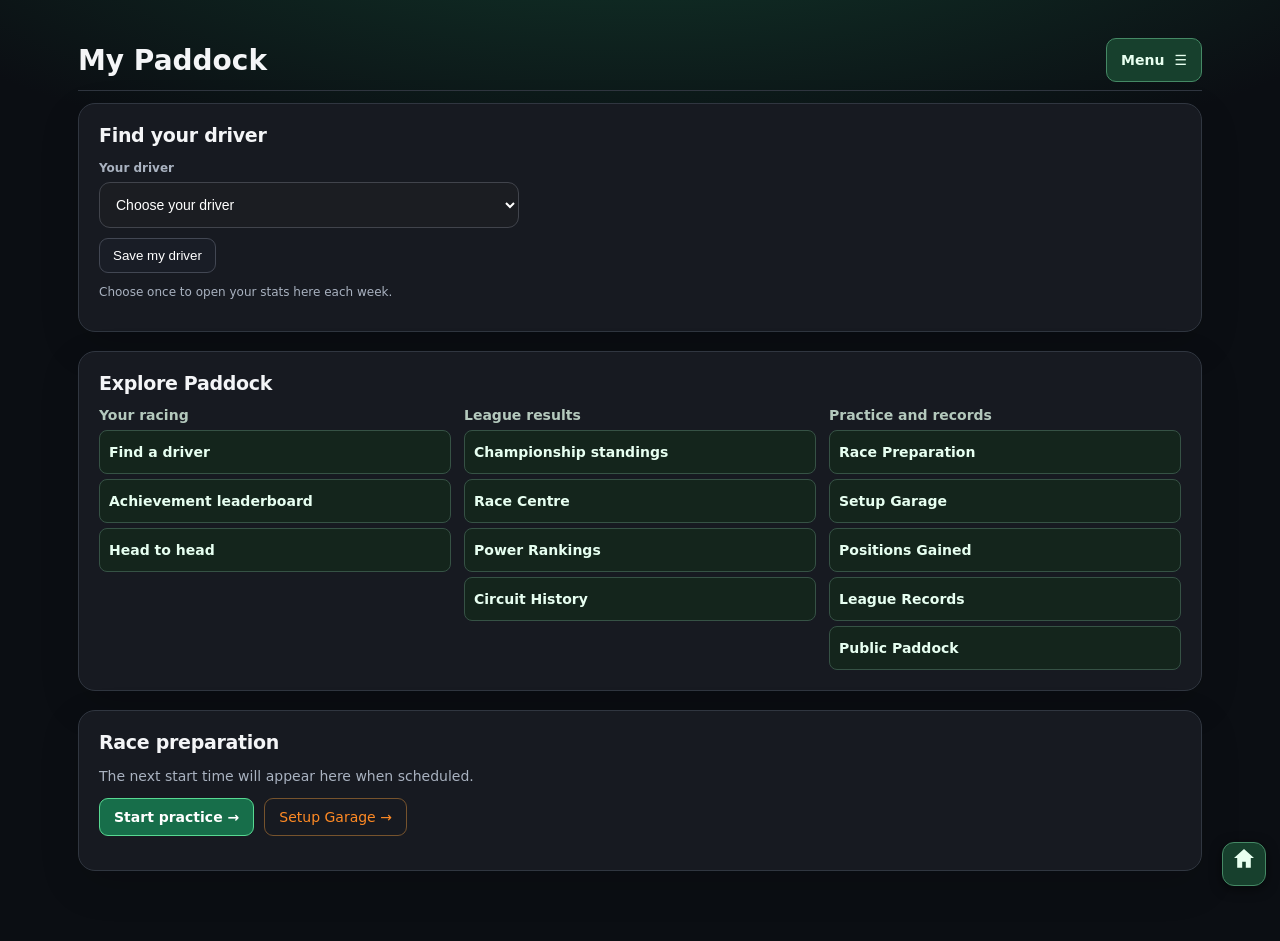
==== index.html @ 804a69af "Make Paddock destinations easy to discover" ====
<!doctype html><html lang="en"><head><meta charset="utf-8"><meta name="viewport" content="width=device-width,initial-scale=1"><title>PFRL | Statistics Centre</title><style>
:root{color-scheme:dark;--bg:#0c0d10;--panel:#181a1f;--card:#111318;--line:#30333a;--text:#f4f5f7;--muted:#a2a6b0;--accent:#ff8a24}*{box-sizing:border-box}body{margin:0;background:var(--bg);color:var(--text);font:14px system-ui,-apple-system,Segoe UI,sans-serif}main{max-width:1160px;margin:auto;padding:30px 18px 70px}.brand{font-size:11px;font-weight:800;letter-spacing:1.6px;color:#53e69a}.top{display:flex;align-items:center;justify-content:space-between;gap:20px}.top h1{font-size:clamp(26px,4vw,39px);letter-spacing:-1.3px;margin:8px 0 4px}.sub{color:var(--muted);margin:0 0 22px}.tag{border:1px solid #28664b;border-radius:100px;padding:7px 11px;color:#8ff5bc;font-size:11px;font-weight:700}.tabs{display:flex;gap:8px;flex-wrap:wrap;margin:24px 0}.tabs button{background:#17191e;color:#bfc2c9;border:1px solid var(--line);padding:11px 16px;border-radius:10px;cursor:pointer;font-weight:700}.tabs button.active{background:#176e4a;border-color:#43e695;color:white}.filters{display:grid;grid-template-columns:repeat(3,minmax(0,1fr));gap:12px;margin:20px 0 25px}label{display:block;color:var(--muted);font-size:12px;margin-bottom:7px;font-weight:700}select{width:100%;padding:13px 12px;border-radius:11px;background:#1b1d22;color:white;border:1px solid #41444c;font-size:14px}.stats{display:grid;grid-template-columns:repeat(3,1fr);gap:12px}.stat{padding:19px;background:var(--card);border:1px solid #202228;border-radius:15px;min-height:100px}.stat small{color:var(--muted);display:block;font-size:12px}.stat strong{display:block;font-size:29px;letter-spacing:-1px;margin-top:12px}.panel{background:var(--panel);border:1px solid var(--line);border-radius:17px;padding:20px;margin-top:19px}.panel h2{font-size:19px;letter-spacing:-.3px;margin:0 0 15px}.panel p{color:var(--muted)}.tablewrap{overflow-x:auto}table{border-collapse:collapse;width:100%;min-width:550px}th,td{padding:12px 10px;border-bottom:1px solid #303238;text-align:left;white-space:nowrap}th{font-size:11px;color:#aeb1bb;text-transform:uppercase;letter-spacing:.5px}td.num,th.num{text-align:right}tr:last-child td{border-bottom:0}.muted{color:var(--muted)}.note{font-size:12px;color:var(--muted);margin-top:17px}.hidden{display:none}.empty{padding:22px 0;color:var(--muted)}.drivername{font-weight:700}.positive{color:#8bdab1}.bad{color:#ffad74}.mini{font-size:12px;color:var(--muted)}@media(max-width:680px){main{padding:18px 12px 50px}.filters{grid-template-columns:1fr 1fr}.filters>div:last-child{grid-column:1/-1}.stats{grid-template-columns:repeat(2,1fr)}.panel{padding:14px}.stat{padding:14px;min-height:85px}.stat strong{font-size:24px}.tabs button{padding:10px 11px;font-size:12px}}

:root{--accent:#ff8a24;--panel:#171a21;--card:#12151b;--line:#303640;--muted:#a9b2c0}
body{background:radial-gradient(ellipse 80% 380px at 50% -140px,#123c2d 0%,transparent 85%),#0b0e13}
.brandmark{display:inline-flex;padding:6px 10px;margin-right:8px;border:1px solid #ff9b45;border-radius:7px;color:white;background:#166a48;letter-spacing:1px}
.top{padding:14px 0 8px;border-bottom:1px solid #333640}
.top h1{font-weight:850}
.tabs{position:sticky;top:0;z-index:4;padding:10px 0;background:#0b0e13eF;backdrop-filter:blur(10px)}
.tabs button:hover{border-color:#55eba2;color:#fff}
.tabs button.active{background:linear-gradient(120deg,#16784f,#ff8a24)}
.stat{position:relative;overflow:hidden;border-color:#343944}
.stat:before{content:'';position:absolute;left:0;top:0;bottom:0;width:3px;background:#ff8a24}
.stat strong{font-variant-numeric:tabular-nums}
.panel{box-shadow:0 14px 40px #0002}
th{position:sticky;top:0;background:#20232b}
tr:hover td{background:#252932}
.metricgrid{display:grid;grid-template-columns:repeat(2,minmax(0,1fr));gap:12px}
.metricbox{border:1px solid var(--line);border-radius:12px;padding:14px;background:#101319}
.metricbox b{display:block;font-size:22px;margin:8px 0}
.progress{height:8px;background:#30343c;border-radius:20px;overflow:hidden;margin-top:9px}
.progress>span{display:block;height:100%;background:linear-gradient(90deg,#1da36b,#ff962d);border-radius:20px}
.sectionlabel{font-size:11px;text-transform:uppercase;letter-spacing:1.5px;color:#6cf1aa;font-weight:800;margin:18px 0 10px}
.notice{border-left:3px solid #c99a4b;background:#33291855;padding:12px 15px;border-radius:5px;color:#e4cba0;font-size:12px;line-height:1.6}
.teamchip{font-weight:700}
@media(max-width:680px){.metricgrid{grid-template-columns:1fr}.top{align-items:flex-start}.tag{font-size:9px}.tabs{position:static}}

.hero{margin:0 0 20px;border:1px solid #353943;border-radius:18px;overflow:hidden;background:#0a0a10;box-shadow:0 18px 55px #0008}
.neon-banner{display:block;width:100%;height:auto;max-height:280px;object-fit:contain}
.overview-grid{display:grid;grid-template-columns:1fr 1fr;gap:16px}
.overview-grid .panel{margin-top:0}
.overview-grid .tablewrap table{min-width:0}
.overview-grid th,.overview-grid td{padding:11px 7px;font-size:12px}
table th:not(:first-child),table td:not(:first-child){text-align:right}
table th:first-child,table td:first-child{text-align:left}
.overview-grid th:not(:first-child){text-align:right}
.overview-grid th:first-child,.overview-grid td:first-child{text-align:left}
.podium-grid{display:grid;grid-template-columns:repeat(3,minmax(0,1fr));gap:12px}
.podium-place{border:1px solid #383d49;border-radius:12px;padding:17px;background:linear-gradient(155deg,#242733,#11141b)}
.podium-place .rank{font-size:12px;color:#ffad5b;font-weight:800}
.podium-place strong{display:block;font-size:clamp(14px,2vw,22px);margin-top:10px;overflow-wrap:anywhere}
.podium-place small{color:#b1bac7}
.overview-action{background:none;border:0;padding:0;color:#6af0a6;cursor:pointer;font-weight:750}
.overview-action:hover{text-decoration:underline}
.overview-head{display:flex;justify-content:space-between;align-items:baseline;gap:12px}.overview-grid .overview-head h2{margin:0;text-align:left}.overview-grid .overview-head .overview-action{margin-left:auto;flex-shrink:0}.panel>.overview-head{align-items:center}.panel>.overview-head h2{margin:0;text-align:left}.panel>.overview-head .overview-action{margin-left:auto}.metricbox{display:flex;flex-direction:column;justify-content:space-between;min-width:0}.metricbox b{overflow-wrap:anywhere;font-size:clamp(15px,2vw,22px)}
@media(max-width:750px){.overview-grid{grid-template-columns:1fr}.podium-grid{gap:7px}.podium-place{padding:10px}.neon-banner{max-height:180px}}

/* Linked archive pages */
.archive-link{color:#72efac;text-decoration:none;font-weight:750;cursor:pointer;background:none;border:0;padding:0;font:inherit}
.archive-link:hover{text-decoration:underline}
.archive-heading{display:flex;align-items:center;justify-content:space-between;flex-wrap:wrap;gap:12px}
.archive-heading h2{margin:0}
.archive-back{border:1px solid #424753;border-radius:9px;padding:9px 13px;background:#191d26;color:#fff;cursor:pointer}
.archive-hero{background:linear-gradient(125deg,#143a2c,#171a22 65%);border:1px solid #42404a;border-radius:18px;padding:22px;margin:15px 0}
.archive-hero h2{font-size:clamp(24px,4vw,38px);margin:8px 0}
.archive-hero p{color:#b7c0ce}
.archive-cards{display:grid;grid-template-columns:repeat(3,minmax(0,1fr));gap:10px;margin:15px 0}
.archive-cards>div{background:#11151b;border:1px solid #343b46;border-radius:12px;padding:15px;min-width:0}
.archive-cards small{display:block;color:#a9b2c0}
.archive-cards strong{display:block;font-size:20px;overflow-wrap:anywhere;margin-top:7px}
.archive-links{display:flex;gap:10px;flex-wrap:wrap;margin:14px 0}
.archive-links a{border:1px solid #55505b;padding:10px 14px;border-radius:9px;color:#7df0b0;text-decoration:none}
.archive-links a:hover{background:#193e2f}
@media(max-width:680px){.archive-cards{grid-template-columns:1fr 1fr}.archive-hero{padding:15px}}

/* PFRL official-inspired green / orange colour system */
:root{--accent:#ff8a24;--pfrl-green:#4de69a;--pfrl-orange:#ff8a24}
.tabs button.active{background:linear-gradient(115deg,#167b50,#219c62);border-color:#55eaa0;color:#fff}
.tabs button:hover,.archive-links a:hover{border-color:var(--pfrl-orange)}
.stat:before{background:linear-gradient(180deg,var(--pfrl-green),var(--pfrl-orange))}
.brand,.sectionlabel,.archive-link,.overview-action{color:var(--pfrl-green)}
.archive-hero{border-color:#276548;background:linear-gradient(125deg,#173e2e,#171a22 68%)}
.archive-links a{color:var(--pfrl-orange);border-color:#76532d}
.podium-place .rank{color:var(--pfrl-orange)}
select:focus-visible,button:focus-visible,a:focus-visible{outline:2px solid var(--pfrl-green);outline-offset:2px}
.filters{grid-template-columns:repeat(2,minmax(0,1fr))}.bottom-track{max-width:420px;margin:32px 0 0;padding:20px;background:var(--panel);border:1px solid var(--line);border-radius:15px}.bottom-track label{color:var(--pfrl-green)}@media(max-width:680px){.filters{grid-template-columns:1fr 1fr}.bottom-track{max-width:none}}
.metric-stat{display:block;text-decoration:none;color:var(--text);cursor:pointer;transition:border-color .15s,transform .15s}.metric-stat:hover{border-color:var(--pfrl-green);transform:translateY(-2px)}.metric-stat:focus-visible{outline:2px solid var(--pfrl-orange);outline-offset:3px}.metric-more{display:block;margin-top:10px;font-size:11px;font-weight:750;color:var(--pfrl-green)}.metric-total{font-size:clamp(32px,6vw,55px);font-weight:850;color:var(--pfrl-orange);margin-top:12px}.archive-links a.metric-current{background:#184e35;border-color:var(--pfrl-green);color:#fff}
.form-strip{display:grid;grid-template-columns:repeat(5,minmax(0,1fr));gap:8px}.form-tile{background:#173528;border:1px solid #2d674a;border-radius:10px;padding:12px 6px;display:flex;flex-direction:column;align-items:center;gap:7px;color:#f2f8f4;text-decoration:none;text-align:center}.form-tile strong{color:#ff9b45;font-size:21px}.form-tile small{font-size:10px;color:#b6d2c0}.form-tile:hover{border-color:#ff9b45}.milestone-grid{display:grid;grid-template-columns:repeat(2,minmax(0,1fr));gap:12px}.milestone{border:1px solid #31513d;border-radius:10px;padding:14px;display:flex;flex-direction:column;gap:8px}.milestone span{font-size:12px;color:#b4c6b9}.career-card{background:linear-gradient(125deg,#174d34,#101b17 65%,#4a2e15);border:2px solid #4de69a;border-radius:18px;padding:24px;max-width:720px}.career-card>small{color:#7cebb0;letter-spacing:1.4px;font-weight:800}.career-card h2{font-size:clamp(28px,6vw,48px);margin:14px 0 3px}.career-numbers{display:grid;grid-template-columns:repeat(4,1fr);gap:12px;margin-top:20px}.career-numbers div{display:flex;flex-direction:column;gap:5px}.career-numbers small{font-size:10px;color:#b5cabc}.career-numbers strong{font-size:24px;color:#ff9b45}@media(max-width:680px){.form-strip{grid-template-columns:repeat(5,minmax(0,1fr));gap:4px}.form-tile{padding:9px 3px}.form-tile strong{font-size:16px}.milestone-grid{grid-template-columns:1fr}.career-numbers{grid-template-columns:repeat(3,1fr)}}
.chart-scroll{overflow-x:auto;max-width:100%;padding:6px 0}.chart-legend{display:flex;flex-wrap:wrap;gap:15px;align-items:center;margin:10px 0;color:#c9d8cf}.chart-legend small{color:#a8b9ad}.trophy-grid{display:grid;grid-template-columns:repeat(4,minmax(0,1fr));gap:10px}.trophy{padding:16px 10px;border:1px solid #376249;border-radius:12px;display:flex;flex-direction:column;align-items:center;text-align:center;gap:9px;background:#14291e;min-height:132px}.trophy-icon{font-size:28px;color:#ff9b45}.trophy strong{font-size:12px}.trophy small{font-size:10px}.trophy.locked{opacity:.48;background:#171a1b}.trophy.locked .trophy-icon{color:#8a9a90}@media(max-width:680px){.trophy-grid{grid-template-columns:repeat(2,minmax(0,1fr))}}
.achievement-intro{display:flex;justify-content:space-between;gap:12px;align-items:center;flex-wrap:wrap;margin-bottom:18px}.achievement-intro strong{color:#4de69a;font-size:19px}.achievement-intro span{font-size:12px;color:#b6c8bc}.achievement-first{display:flex;align-items:center;gap:14px;background:#1b3025;border:1px solid #4de69a;border-radius:12px;padding:14px;margin-bottom:20px}.achievement-first-icon{font-size:32px}.achievement-first p{margin:5px 0 0;font-size:12px}.achievement-track{padding:17px 0;border-top:1px solid #304538}.achievement-track-head{display:flex;justify-content:space-between;align-items:center;gap:12px}.achievement-track-head h3{margin:0;font-size:17px}.achievement-track-head p{margin:5px 0 12px;font-size:12px;color:#afc5b6}.achievement-track-head>strong{color:#ff9b45;font-size:22px}.achievement-medals{display:grid;grid-template-columns:repeat(5,minmax(0,1fr));gap:8px;margin-bottom:12px}.achievement-medal{display:flex;align-items:center;flex-direction:column;gap:5px;text-align:center;padding:13px 4px;border:1px solid #3b4d40;border-radius:12px;background:#17231b;min-width:0}.achievement-medal strong{font-size:12px}.achievement-medal small{font-size:11px}.achievement-medal.pending{opacity:.37;filter:grayscale(1)}.medal-art{width:54px;height:54px;display:grid;place-items:center;border-radius:50%;border:4px double currentColor;background:radial-gradient(circle at 30% 25%,#ffffff3b,transparent 50%),#333;color:#cd8a53;box-shadow:inset 0 0 0 3px #0004,0 3px 9px #0004}.medal-art span{font-size:23px;filter:drop-shadow(0 1px 1px #0008)}.achievement-medal.bronze .medal-art{color:#d99862;background-color:#6d3d24}.achievement-medal.silver .medal-art{color:#dce2e8;background-color:#586571}.achievement-medal.gold .medal-art{color:#ffdc6c;background-color:#8c6514}.achievement-medal.platinum .medal-art{color:#b5faff;background-color:#337e88}.achievement-medal.diamond .medal-art{color:#dfbfff;background-color:#7655a6}.medal-status{font-size:9px;letter-spacing:.6px;color:#4de69a;font-weight:800}.achievement-progress{height:7px;background:#253a2d;border-radius:99px;overflow:hidden;margin:6px 0}.achievement-progress div{height:100%;background:linear-gradient(90deg,#4de69a,#ff8a24);border-radius:99px}@media(max-width:680px){.achievement-medals{gap:4px}.achievement-medal{padding:8px 1px}.achievement-medal strong{font-size:10px}.achievement-medal small{font-size:10px}.medal-art{width:39px;height:39px;border-width:3px}.medal-art span{font-size:17px}.medal-status{font-size:7px}}
.career-medals{display:flex;flex-wrap:wrap;gap:7px;margin-top:18px}.career-medal{border-radius:99px;padding:7px 10px;font-size:11px;font-weight:750;background:#283c30;border:1px solid #638b6c}.career-medal.bronze{border-color:#d99862;color:#e4b38d}.career-medal.silver{border-color:#b6c4d0;color:#e0e6ee}.career-medal.gold{border-color:#ffdc6c;color:#ffe58b}.career-medal.platinum{border-color:#b5faff;color:#c4faff}.career-medal.diamond{border-color:#dfbfff;color:#e6ceff}
.achievement-special{border-top:1px solid #39523f;margin-top:24px;padding-top:20px}.achievement-special h3{margin:0 0 6px}.special-medal-grid{display:grid;grid-template-columns:repeat(4,minmax(0,1fr));gap:10px;margin-top:14px}.special-medal{display:flex;flex-direction:column;align-items:center;text-align:center;gap:8px;border:1px solid #526b4c;border-radius:13px;background:linear-gradient(145deg,#25382a,#14251c);padding:15px 8px;min-height:175px}.special-medal-art{display:grid;place-items:center;width:58px;height:58px;border:3px double #f3b85a;border-radius:50%;font-size:28px;background:radial-gradient(circle at 25% 20%,#ffffff40,transparent 60%),#61451c}.special-medal strong{font-size:13px;color:#f8e8bc}.special-medal small{font-size:10px;color:#c4d0c3;line-height:1.4}.special-medal-status{margin-top:auto;font-size:10px;font-weight:800;color:#4de69a}.special-medal.pending{opacity:.42;filter:grayscale(1)}.career-medal.special{border-color:#f3b85a;color:#f8e8bc}@media(max-width:680px){.special-medal-grid{grid-template-columns:repeat(2,minmax(0,1fr))}}
.earned-medal-grid{grid-template-columns:repeat(5,minmax(0,1fr));margin:12px 0 24px}.achievement-explore{margin-top:24px}.earned-achievement-link{text-decoration:none;color:inherit}.earned-achievement-link:hover{border-color:#4de69a;transform:translateY(-2px)}.earned-achievement-link .special-medal-status{color:#4de69a}@media(max-width:680px){.earned-medal-grid{grid-template-columns:repeat(3,minmax(0,1fr))}}
/* Driver profiles: replace horizontally scrolling desktop tables with readable stacked cards on phones. */
@media(max-width:680px){
.driver-mobile-layout{min-width:0}
.driver-mobile-layout .panel,.driver-mobile-layout .archive-hero{min-width:0}
.driver-mobile-layout .tablewrap{overflow:visible;width:100%}
.driver-mobile-layout .tablewrap table{min-width:0;width:100%;display:block}
.driver-mobile-layout .tablewrap thead{display:none}
.driver-mobile-layout .tablewrap tbody{display:grid;grid-template-columns:1fr;gap:10px;width:100%}
.driver-mobile-layout .tablewrap tr{display:grid;grid-template-columns:minmax(0,1fr) minmax(0,1fr);gap:7px 10px;padding:13px;border:1px solid #34483b;border-radius:12px;background:#111d17;min-width:0}
.driver-mobile-layout .tablewrap td,.driver-mobile-layout .tablewrap td.num{display:flex;flex-direction:column;align-items:flex-start;justify-content:flex-start;text-align:left;min-width:0;padding:0;border:0;white-space:normal;overflow-wrap:anywhere;font-size:13px;line-height:1.4}
.driver-mobile-layout .tablewrap td:first-child{grid-column:1/-1;font-size:15px;font-weight:750;border-bottom:1px solid #304438;padding-bottom:9px;margin-bottom:3px}
.driver-mobile-layout .tablewrap td:before{content:attr(data-label);display:block;font-size:10px;letter-spacing:.5px;text-transform:uppercase;font-weight:700;color:#9cb5a6;margin-bottom:3px}
.driver-mobile-layout .tablewrap td:first-child:before{display:none}
.driver-mobile-layout .tablewrap td a{overflow-wrap:anywhere}
.driver-mobile-layout .metricgrid{grid-template-columns:repeat(2,minmax(0,1fr));gap:8px}
.driver-mobile-layout .metricbox{padding:11px;min-width:0}
.driver-mobile-layout .metricbox b{font-size:19px;overflow-wrap:anywhere}
.driver-mobile-layout .career-card{padding:15px}
.driver-mobile-layout .career-numbers{grid-template-columns:repeat(2,minmax(0,1fr));gap:13px}
.driver-mobile-layout .form-strip{grid-template-columns:repeat(5,minmax(0,1fr));gap:4px}
.driver-mobile-layout .form-tile{min-width:0;padding:8px 2px}
.driver-mobile-layout .form-tile small{font-size:9px;overflow-wrap:anywhere}
.driver-mobile-layout .archive-links a{flex:1 1 100%;text-align:center}
.driver-mobile-layout .milestone-grid{grid-template-columns:1fr}
}
@media(max-width:380px){.driver-mobile-layout .metricgrid{grid-template-columns:1fr}}
.mobile-race-history{display:none}.race-season{border:1px solid #35513e;border-radius:12px;margin:10px 0;overflow:hidden;background:#121d17}.race-season summary{cursor:pointer;list-style:none;display:flex;align-items:center;justify-content:space-between;padding:15px 14px;gap:10px}.race-season summary::-webkit-details-marker{display:none}.race-season summary strong{display:block;font-size:16px;color:#f3f8f4}.race-season summary small{display:block;margin-top:4px;font-size:11px;color:#a8c3b2}.season-chevron{font-size:21px;color:#4de69a;transition:transform .15s}.race-season[open] .season-chevron{transform:rotate(180deg)}.race-season-rows{border-top:1px solid #35513e}.race-history-row{display:block;padding:12px 13px;border-bottom:1px solid #2b3c30;text-decoration:none;color:#eef6f0}.race-history-row:last-child{border-bottom:0}.race-history-row:hover{background:#1d3425}.race-history-main{display:flex;align-items:center;gap:10px;min-width:0}.race-history-round{flex:none;font-size:11px;font-weight:800;color:#4de69a;background:#234734;padding:6px;border-radius:6px}.race-history-event{flex:1;min-width:0;font-weight:750;font-size:14px;overflow-wrap:anywhere}.race-history-event small{display:block;font-size:10px;color:#9db5a6;font-weight:400;margin-top:3px}.race-history-finish{flex:none;font-size:17px;font-weight:850;color:#f3f6f3}.race-history-podium{color:#ffac50}.race-history-sub{display:flex;justify-content:space-between;gap:8px;margin-top:9px;font-size:11px;color:#a8bdaf}.race-history-sub span:last-child{color:#ffac50;font-weight:750}@media(max-width:680px){.desktop-race-history{display:none}.mobile-race-history{display:block}}
.rank-list{display:grid;gap:8px}.rank-row{display:flex;align-items:center;gap:12px;border:1px solid #344b3c;background:#13231a;padding:12px;border-radius:11px;text-decoration:none;color:#f2f6f3}.rank-row:hover{border-color:#4de69a}.rank-pos{color:#ff9b45;font-size:19px;font-weight:850;min-width:30px}.rank-person{flex:1;min-width:0}.rank-person strong{display:block;overflow-wrap:anywhere}.rank-person small{display:block;color:#a9c1b1;margin-top:4px;font-size:11px}.rank-score{font-size:22px;font-weight:850;color:#4de69a}.rank-score small{font-size:11px;color:#9eb3a6}.mobile-nav-toggle{display:none}@media(max-width:680px){.mobile-nav-toggle{display:flex;align-items:center;justify-content:space-between;width:100%;margin:10px 0;background:#173b29;border:1px solid #4de69a;border-radius:10px;color:#e8f7ed;padding:13px;font-size:14px;font-weight:800}.tabs.mobile-collapsed{display:none}.tabs{display:grid;grid-template-columns:repeat(2,minmax(0,1fr));gap:7px}.tabs button{min-height:44px;white-space:normal}.overview-grid{grid-template-columns:1fr}.podium-grid{gap:5px}.podium-place{padding:9px}.podium-place strong{font-size:12px}.rank-row{padding:10px}.rank-score{font-size:19px}}.download-card{display:inline-flex;align-items:center;min-height:44px;padding:10px 15px;border:1px solid #4de69a;border-radius:10px;background:#174e34;color:#fff;font-weight:750;cursor:pointer;margin:12px 10px 8px 0}.download-card:hover{background:#236b49}
.launch-hero{padding:32px 25px;background:linear-gradient(120deg,#145035,#111e18 65%,#4d2a13);border:1px solid #4de69a;border-radius:18px;margin:16px 0}.launch-hero small{color:#4de69a;font-weight:850;letter-spacing:2px}.launch-hero h2{font-size:clamp(32px,6vw,60px);line-height:1.05;margin:15px 0}.launch-hero p{font-size:18px}.launch-hero .archive-links a{background:#1d4730;font-weight:800}.driver-chip-grid{display:grid;grid-template-columns:repeat(4,minmax(0,1fr));gap:9px}.driver-chip-grid a{background:#193525;padding:12px;border:1px solid #3b6248;border-radius:9px;color:#d5fbe4;text-decoration:none;font-weight:750;overflow-wrap:anywhere}.launch-tiles{display:grid;grid-template-columns:repeat(2,minmax(0,1fr));gap:12px;margin:15px 0}.launch-tiles a{padding:19px;border-radius:12px;background:#1b3928;border:1px solid #40734e;color:#f1f9f3;text-decoration:none;font-weight:800}@media(max-width:680px){.launch-hero{padding:22px 15px}.driver-chip-grid{grid-template-columns:repeat(2,minmax(0,1fr))}.launch-tiles{gap:8px}.launch-tiles a{padding:12px;font-size:12px}}
.beta-badge{display:inline-block;vertical-align:middle;margin-left:8px;padding:5px 10px;border:1px solid #ffc166;border-radius:999px;background:#493015;color:#ffda9b;font-size:12px;font-weight:850;letter-spacing:1px;white-space:nowrap}.beta-notice{padding:15px 17px;margin:16px 0;border:2px solid #dfa64f;border-radius:12px;background:#332611;color:#ffe0ac;line-height:1.6}.beta-notice strong{color:#fff0d5}.practice-tools{border:1px solid #48503f;border-radius:12px;padding:12px 15px;margin:0 0 20px;background:#151c17}.practice-tools summary{cursor:pointer;font-weight:750;color:#bfd5c5}.practice-tools p{color:var(--muted);font-size:12px}.tabs{flex-wrap:nowrap}.tabs button{flex:1;padding:11px 12px}@media(max-width:680px){.tabs{grid-template-columns:repeat(2,minmax(0,1fr))}.tabs button:last-child{grid-column:1/-1}} .driver-search{width:100%;min-height:48px;padding:12px 14px;border:1px solid #46624e;border-radius:10px;background:#101a14;color:#fff;font:16px system-ui}.driver-search:focus{outline:2px solid #4de69a;outline-offset:2px}.driver-chip-grid a[hidden]{display:none}.profile-key-stats{display:grid;grid-template-columns:repeat(3,minmax(0,1fr));gap:10px}.profile-key-stats a{padding:14px 10px;background:#102218;border:1px solid #35553f;border-radius:12px;text-decoration:none;color:#edf8f0;min-width:0}.profile-key-stats small,.profile-key-stats span{display:block;color:#b6cbbb;font-size:11px;line-height:1.4}.profile-key-stats strong{display:block;font-size:30px;margin:8px 0;color:#ffab59}.profile-key-stats .profile-rating{color:#4de69a}.profile-shortcuts{display:flex;gap:8px;flex-wrap:wrap;margin:14px 0}.profile-shortcuts button{flex:1;min-height:46px;border:1px solid #42634b;background:#173523;color:#dcf8e5;border-radius:10px;font-weight:750;cursor:pointer}.driver-snapshot,[data-profile-section]{scroll-margin-top:90px}.profile-detail summary{cursor:pointer;min-height:44px;display:flex;align-items:center;justify-content:space-between;font-size:17px;font-weight:750;list-style:none}.profile-detail summary:after{content:'+';color:#4de69a;font-size:24px}.profile-detail[open]>summary{margin-bottom:16px}.profile-detail[open]>summary:after{content:'−'}.profile-detail summary::-webkit-details-marker{display:none}@media(max-width:680px){.driver-mobile-layout .archive-hero{padding:14px;margin:12px 0}.driver-mobile-layout .archive-hero h2{font-size:28px}.driver-mobile-layout .archive-hero .archive-links{display:grid;grid-template-columns:1fr;gap:7px}.driver-mobile-layout .archive-hero .archive-links a{min-height:44px;display:flex;align-items:center;justify-content:center;margin:0;padding:9px}.driver-mobile-layout .stats{grid-template-columns:repeat(3,minmax(0,1fr));gap:7px}.driver-mobile-layout .stat{padding:10px;min-height:80px}.driver-mobile-layout .stat strong{font-size:23px}.profile-key-stats{gap:6px}.profile-key-stats a{padding:11px 8px}.profile-key-stats strong{font-size:28px}.profile-key-stats small{min-height:31px}.driver-mobile-layout .panel{margin-top:12px}.driver-chip-grid a{min-height:48px;display:flex;align-items:center}.driver-mobile-layout .hero .neon-banner{max-height:130px}}#myDriverForm{max-width:420px}#myDriverForm button{margin-top:10px}.paddock-highlight{color:#8de8ad!important;font-weight:700}.archive-links .paddock-practice{background:#176e4a;color:#fff;border-color:#58d992;font-weight:750}
.paddock-heading{display:none}
.my-paddock-screen .archive-masthead,.my-paddock-screen .practice-tools{display:none}
.my-paddock-screen .paddock-menu-row{display:flex;justify-content:space-between;align-items:center;gap:12px;padding:8px 0;border-bottom:1px solid #303640}
.my-paddock-screen .paddock-heading{display:block;margin:0;font-size:clamp(21px,4vw,28px)}
.my-paddock-screen #mobileNavToggle{display:flex;position:static;align-items:center;gap:10px;width:auto;min-height:44px;margin:0;padding:8px 14px;border:1px solid #458965;border-radius:10px;background:#17402d;color:#e8fff0;font:inherit;font-weight:750;cursor:pointer}
.my-paddock-screen #tabs.mobile-collapsed{display:none}
.my-paddock-screen #tabs{position:static;margin:8px 0}
.my-paddock-screen #content>.panel:first-child{margin-top:12px}
.my-paddock-screen .paddock-driver-picker summary{cursor:pointer;min-height:44px;padding:12px 0;font-weight:750}
.my-paddock-screen .paddock-driver-picker[open] form{margin-top:8px}
@media(max-width:680px){.my-paddock-screen #content>.panel:first-child .metricgrid{grid-template-columns:repeat(2,minmax(0,1fr))}}

.paddock-career{max-width:520px;margin:16px 0;padding:14px;border:2px solid var(--team-accent);border-radius:17px 36px 17px 36px;background:linear-gradient(150deg,color-mix(in srgb,var(--team-accent) 27%,#101320),#10131a 64%)}
.paddock-career-hero{display:grid;grid-template-columns:minmax(0,1fr) 110px;gap:12px;align-items:center}
.paddock-career-portrait{grid-column:2;grid-row:1;display:grid;place-items:center;aspect-ratio:1;background:#080b12;color:var(--team-accent);font-size:34px;font-weight:900;overflow:hidden;border-radius:9px 21px 9px 9px}
.paddock-career-portrait img{width:100%;height:100%;object-fit:cover}
.paddock-career-identity{grid-column:1;grid-row:1;min-width:0}
.paddock-career-identity p{margin:7px 0 3px;color:#d2dae4}
.paddock-career-identity h2{margin:0;font-size:clamp(23px,5vw,34px);overflow-wrap:anywhere}
.paddock-team-badge{display:inline-block;padding:5px 9px;background:#10131a;border:1px solid var(--team-accent);color:var(--team-accent);font-weight:900;font-size:12px;letter-spacing:1px;border-radius:4px 9px}
.paddock-career-stats{display:grid;grid-template-columns:repeat(5,minmax(0,1fr));gap:4px;margin:14px 0;text-align:center}
.paddock-career-stats dt{font-size:10px;color:#c0c9d5}.paddock-career-stats dd{margin:3px 0;color:var(--team-accent);font-size:clamp(15px,4.7vw,23px);font-weight:850;font-variant-numeric:tabular-nums}
.paddock-career-medals{display:flex;flex-wrap:wrap;gap:5px;padding:0;list-style:none}.paddock-career-medals li{padding:4px 7px;border:1px solid #58616e;border-radius:12px;font-size:11px}.paddock-career-medals li:first-child{border-color:var(--team-accent)}
.paddock-career-actions{display:flex;flex-wrap:wrap;align-items:center;gap:8px}.paddock-career-actions a{color:#9af2bd;padding:10px 0}.paddock-career-actions label{position:relative;display:inline-flex;align-items:center;margin:0;cursor:pointer}.paddock-career-actions input{position:absolute;inset:0;width:100%;height:100%;opacity:0;cursor:pointer}.paddock-career-actions label:focus-within{outline:2px solid var(--team-accent)}
.paddock-career-portrait .career-team-logo{width:65%;height:65%;object-fit:contain}
.paddock-career-portrait [hidden]{display:none}
.paddock-career-averages{grid-template-columns:repeat(3,minmax(0,1fr));margin-top:-5px}
.paddock-career-medals li{padding:0}.paddock-career-medals summary{cursor:pointer;min-height:44px;padding:8px;align-content:center}.paddock-career-medals li:has(details[open]){flex-basis:100%}.paddock-career-medals details p,.paddock-career-medals details a{margin:0 9px 9px}.paddock-career-medals details a{display:inline-flex;align-items:center;min-height:44px;color:#9af2bd}
.paddock-explore{display:grid;gap:13px;grid-template-columns:repeat(3,minmax(0,1fr))}.paddock-explore>h2{grid-column:1/-1;margin:0}.paddock-explore h3{margin:0 0 7px;font-size:14px;color:#b4c9bd}.paddock-destinations{display:grid;gap:5px}.paddock-destinations a{display:flex;align-items:center;min-height:44px;padding:6px 9px;border:1px solid #365245;border-radius:8px;color:#e7fff1;background:#14251c;text-decoration:none;font-weight:700;overflow-wrap:anywhere}.paddock-destinations a:hover{border-color:#4de69a}.paddock-explore-link{min-width:0}.paddock-explore a:focus-visible{outline:2px solid #4de69a;outline-offset:2px}@media(max-width:680px){.paddock-explore{grid-template-columns:1fr}.paddock-destinations{grid-template-columns:repeat(2,minmax(0,1fr))}.paddock-destinations a{font-size:13px}}
</style><link rel="manifest" href="./manifest.webmanifest"><meta name="theme-color" content="#167b50"><link rel="icon" href="./pfrl-icon.svg" type="image/svg+xml"><link rel="stylesheet" href="./navigation.css"><link rel="stylesheet" href="./mobile.css"><script src="./mobile.js" defer></script><link rel="stylesheet" href="./home-nav.css"></head><body><main><div class="pfrl-home-bar"><a href="./index.html#mypaddock">Home</a></div><div class="archive-masthead"><div class="hero"><img class="neon-banner" src="PFRL%20Neon%20Racing%20League%20Banner.png" alt="PFRL neon racing league banner" loading="eager"></div><div class="top"><div><div class="brand">PFRL PADDOCK / OFFICIAL RACE ARCHIVE</div><h1>Statistics Centre</h1></div><span class="tag">SEASONS 9–12 · S9 PARTIAL</span></div><p class="sub">Your season. Your driver. Your history. Explore the PFRL race archive.</p></div>
<div class="paddock-menu-row"><h1 class="paddock-heading">My Paddock</h1><button class="mobile-nav-toggle" id="mobileNavToggle" aria-controls="tabs" aria-expanded="false"><span id="menuLabel">Browse PFRL sections</span><span aria-hidden="true">☰</span></button></div><div class="tabs pfrl-site-nav mobile-collapsed" id="tabs" role="navigation" aria-label="Main navigation"><button data-tab="overview" class="active">Overview</button><button data-tab="driver">Driver Profiles</button><button data-tab="championship">Championship Standings</button><button data-tab="race">Race Centre</button><button data-tab="records">Records</button><a href="#explore" class="paddock-explore-link">Explore Paddock</a></div><details class="practice-tools"><summary>Practice Tools <span class="beta-badge">BETA</span></summary><p>Tools in testing · More improvements coming soon.</p><div class="archive-links"><a href="./race-prep.html">Race Preparation Centre · BETA →</a><a href="./garage.html">Setup Garage · BETA →</a></div></details>
<div class="filters" id="mainFilters"><div><label for="season">Season</label><select id="season"><option value="all" selected>All Seasons</option><option value="10">Season 10</option><option value="11">Season 11</option><option value="12">Season 12</option></select></div><div><label for="driver">Driver</label><select id="driver"></select></div></div>
<section id="content"></section><div class="bottom-track" id="bottomTrack"><label for="circuit">Choose Track</label><select id="circuit"></select></div></main>
<script>const DB={"races":[{"season":10,"round":1,"event":"China","winner":"DerQuotenPole","pole":"DerQuotenPole","dotd":null,"entries":14,"finished":12,"dnf":2,"dsq":0,"dns":0},{"season":10,"round":2,"event":"Bahrain","winner":"Thorrie","pole":"Jam","dotd":"Thorrie","entries":15,"finished":12,"dnf":1,"dsq":1,"dns":1},{"season":10,"round":3,"event":"Baku","winner":"DerQuotenPole","pole":"DerQuotenPole","dotd":"Imadd","entries":14,"finished":10,"dnf":4,"dsq":0,"dns":0},{"season":10,"round":4,"event":"Barcelona","winner":"DerQuotenPole","pole":"DerQuotenPole","dotd":"Watson","entries":12,"finished":10,"dnf":2,"dsq":0,"dns":0},{"season":10,"round":5,"event":"Australia","winner":"DerQuotenPole","pole":"DerQuotenPole","dotd":null,"entries":11,"finished":9,"dnf":2,"dsq":0,"dns":0},{"season":10,"round":6,"event":"Hungary","winner":"DerQuotenPole","pole":"DerQuotenPole","dotd":"Anxst","entries":12,"finished":9,"dnf":3,"dsq":0,"dns":0},{"season":11,"round":0,"event":"Barcelona","winner":"Links","pole":"Links","dotd":"AngryGuns","entries":12,"finished":10,"dnf":2,"dsq":0,"dns":0},{"season":11,"round":1,"event":"Monza","winner":"DerQuotenPole","pole":"DerQuotenPole","dotd":"Smokin Ash","entries":13,"finished":13,"dnf":0,"dsq":0,"dns":0},{"season":11,"round":2,"event":"Netherlands","winner":"Links","pole":"Links","dotd":"Watson","entries":12,"finished":10,"dnf":2,"dsq":0,"dns":0},{"season":11,"round":3,"event":"Silverstone","winner":"AngryGuns","pole":"AngryGuns","dotd":"Watson","entries":10,"finished":7,"dnf":1,"dsq":0,"dns":2},{"season":11,"round":4,"event":"Spa-Francorchamps","winner":"Links","pole":"DerQuotenPole","dotd":"Watson","entries":11,"finished":9,"dnf":2,"dsq":0,"dns":0},{"season":11,"round":5,"event":"Las Vegas","winner":"DerQuotenPole","pole":"DerQuotenPole","dotd":"Imadd","entries":16,"finished":14,"dnf":2,"dsq":0,"dns":0},{"season":11,"round":6,"event":"Austria","winner":"DerQuotenPole","pole":"DerQuotenPole","dotd":"CJ-Drama","entries":12,"finished":12,"dnf":0,"dsq":0,"dns":0},{"season":11,"round":7,"event":"Hungary","winner":"Links","pole":"Links","dotd":"Watson","entries":10,"finished":9,"dnf":1,"dsq":0,"dns":0},{"season":11,"round":8,"event":"Abu Dhabi","winner":"Schumi","pole":"Links","dotd":"Imadd","entries":9,"finished":9,"dnf":0,"dsq":0,"dns":0},{"season":11,"round":9,"event":"Monaco","winner":"Links","pole":"Schumi","dotd":"AngryGuns","entries":13,"finished":9,"dnf":4,"dsq":0,"dns":0},{"season":11,"round":10,"event":"Baku","winner":"Links","pole":"Links","dotd":"Frobby","entries":11,"finished":8,"dnf":3,"dsq":0,"dns":0},{"season":12,"round":0,"event":"Spa-Francorchamps","winner":"DerQuotenPole","pole":"DerQuotenPole","dotd":"Frobby","entries":12,"finished":10,"dnf":2,"dsq":0,"dns":0},{"season":12,"round":1,"event":"Austin","winner":"DerQuotenPole","pole":"DerQuotenPole","dotd":"Smokin Ash","entries":15,"finished":11,"dnf":4,"dsq":0,"dns":0},{"season":12,"round":2,"event":"Mexico","winner":"DerQuotenPole","pole":"DerQuotenPole","dotd":"Phwew","entries":11,"finished":11,"dnf":0,"dsq":0,"dns":0},{"season":12,"round":3,"event":"Brazil","winner":"Links","pole":"Schumi","dotd":"Phwew","entries":11,"finished":10,"dnf":1,"dsq":0,"dns":0},{"season":12,"round":4,"event":"Qatar","winner":"DerQuotenPole","pole":"DerQuotenPole","dotd":"AngryGuns","entries":13,"finished":10,"dnf":3,"dsq":0,"dns":0},{"season":12,"round":5,"event":"Madring","winner":"DerQuotenPole","pole":"DerQuotenPole","dotd":"Watson","entries":13,"finished":9,"dnf":4,"dsq":0,"dns":0},{"season":12,"round":6,"event":"Japan","winner":"DerQuotenPole","pole":"Links","dotd":"Frobby","entries":16,"finished":15,"dnf":1,"dsq":0,"dns":0},{"season":12,"round":7,"event":"Singapore","winner":"Links","pole":"Schumi","dotd":"FreshOJ","entries":19,"finished":14,"dnf":4,"dsq":1,"dns":0}],"results":[{"season":10,"round":1,"event":"China","driver":"DerQuotenPole","team":"Red Bull Racing Honda RBPT","qual":1,"qlap":91.69,"grid":1,"position":1,"status":"Finished","points":26,"bestlap":95.911,"laps":0,"notes":null},{"season":10,"round":1,"event":"China","driver":"Jordan","team":"Mercedes","qual":4,"qlap":92.693,"grid":4,"position":2,"status":"Finished","points":21,"bestlap":96.434,"laps":0,"notes":null},{"season":10,"round":1,"event":"China","driver":"Frobby","team":"Racing Bulls Honda RBPT","qual":7,"qlap":92.935,"grid":7,"position":3,"status":"Finished","points":17,"bestlap":96.477,"laps":0,"notes":null},{"season":10,"round":1,"event":"China","driver":"Lil Majin","team":"Ferrari","qual":3,"qlap":92.61,"grid":3,"position":4,"status":"Finished","points":14,"bestlap":96.388,"laps":0,"notes":null},{"season":10,"round":1,"event":"China","driver":"Phwew","team":"McLaren Mercedes","qual":9,"qlap":93.283,"grid":9,"position":5,"status":"Finished","points":12,"bestlap":95.873,"laps":0,"notes":null},{"season":10,"round":1,"event":"China","driver":"AngryGuns","team":"Alpine Renault","qual":2,"qlap":92.537,"grid":2,"position":6,"status":"Finished","points":10,"bestlap":95.552,"laps":0,"notes":null},{"season":10,"round":1,"event":"China","driver":"Watson","team":"Aston Martin Aramco Mercedes","qual":10,"qlap":93.581,"grid":10,"position":7,"status":"Finished","points":9,"bestlap":97.546,"laps":0,"notes":null},{"season":10,"round":1,"event":"China","driver":"GavBoi","team":"Red Bull Racing Honda RBPT","qual":6,"qlap":92.864,"grid":6,"position":8,"status":"Finished","points":8,"bestlap":97.057,"laps":0,"notes":null},{"season":10,"round":1,"event":"China","driver":"Smokin Ash","team":"Racing Bulls Honda RBPT","qual":8,"qlap":93.19,"grid":8,"position":9,"status":"Finished","points":7,"bestlap":96.842,"laps":0,"notes":null},{"season":10,"round":1,"event":"China","driver":"MystiCarl","team":"Kick Sauber Ferrari","qual":11,"qlap":93.903,"grid":11,"position":10,"status":"Finished","points":6,"bestlap":96.543,"laps":0,"notes":null},{"season":10,"round":1,"event":"China","driver":"Percival","team":"Alpine Renault","qual":13,"qlap":94.386,"grid":13,"position":11,"status":"Finished","points":5,"bestlap":97.314,"laps":0,"notes":null},{"season":10,"round":1,"event":"China","driver":"NastyHulk","team":"Haas Ferrari","qual":14,"qlap":102.176,"grid":14,"position":12,"status":"Finished","points":4,"bestlap":103.97,"laps":0,"notes":null},{"season":10,"round":1,"event":"China","driver":"CJ-Drama","team":"Mercedes","qual":12,"qlap":94.145,"grid":12,"position":13,"status":"DNF","points":0,"bestlap":98.898,"laps":0,"notes":null},{"season":10,"round":1,"event":"China","driver":"Anxst","team":"Williams Mercedes","qual":5,"qlap":92.725,"grid":5,"position":14,"status":"DNF","points":0,"bestlap":97.549,"laps":0,"notes":null},{"season":10,"round":2,"event":"Bahrain","driver":"Thorrie","team":"Ferrari","qual":5,"qlap":88.458,"grid":5,"position":1,"status":"Finished","points":26,"bestlap":91.913,"laps":0,"notes":null},{"season":10,"round":2,"event":"Bahrain","driver":"Jam","team":"Haas Ferrari","qual":1,"qlap":87.936,"grid":1,"position":2,"status":"Finished","points":21,"bestlap":90.979,"laps":0,"notes":null},{"season":10,"round":2,"event":"Bahrain","driver":"Frobby","team":"Racing Bulls Honda RBPT","qual":8,"qlap":88.625,"grid":8,"position":3,"status":"Finished","points":17,"bestlap":92.242,"laps":0,"notes":null},{"season":10,"round":2,"event":"Bahrain","driver":"AngryGuns","team":"Alpine Renault","qual":2,"qlap":87.937,"grid":2,"position":4,"status":"Finished","points":14,"bestlap":91.482,"laps":0,"notes":null},{"season":10,"round":2,"event":"Bahrain","driver":"Smokin Ash","team":"Racing Bulls Honda RBPT","qual":6,"qlap":88.502,"grid":6,"position":5,"status":"Finished","points":12,"bestlap":92.658,"laps":0,"notes":null},{"season":10,"round":2,"event":"Bahrain","driver":"Lewis95","team":"McLaren Mercedes","qual":3,"qlap":87.974,"grid":3,"position":6,"status":"Finished","points":10,"bestlap":91.606,"laps":0,"notes":null},{"season":10,"round":2,"event":"Bahrain","driver":"Lukasz","team":"Aston Martin Aramco Mercedes","qual":9,"qlap":88.774,"grid":9,"position":7,"status":"Finished","points":9,"bestlap":91.153,"laps":0,"notes":null},{"season":10,"round":2,"event":"Bahrain","driver":"Watson","team":"Aston Martin Aramco Mercedes","qual":10,"qlap":88.786,"grid":10,"position":8,"status":"Finished","points":8,"bestlap":92.004,"laps":0,"notes":null},{"season":10,"round":2,"event":"Bahrain","driver":"CJ-Drama","team":"Mercedes","qual":11,"qlap":89.409,"grid":11,"position":9,"status":"Finished","points":7,"bestlap":92.437,"laps":0,"notes":null},{"season":10,"round":2,"event":"Bahrain","driver":"MystiCarl","team":"Kick Sauber Ferrari","qual":13,"qlap":89.863,"grid":13,"position":10,"status":"Finished","points":6,"bestlap":92.594,"laps":0,"notes":null},{"season":10,"round":2,"event":"Bahrain","driver":"Percival","team":"Alpine Renault","qual":12,"qlap":89.463,"grid":12,"position":11,"status":"Finished","points":5,"bestlap":93.044,"laps":0,"notes":null},{"season":10,"round":2,"event":"Bahrain","driver":"NastyHulk","team":"Red Bull Racing Honda RBPT","qual":14,"qlap":96.302,"grid":14,"position":12,"status":"Finished","points":4,"bestlap":97.638,"laps":0,"notes":null},{"season":10,"round":2,"event":"Bahrain","driver":"Imadd","team":"Williams Mercedes","qual":7,"qlap":88.532,"grid":7,"position":5,"status":"DSQ","points":0,"bestlap":91.214,"laps":0,"notes":null},{"season":10,"round":2,"event":"Bahrain","driver":"Phwew","team":"McLaren Mercedes","qual":4,"qlap":88.189,"grid":4,"position":14,"status":"DNF","points":0,"bestlap":91.844,"laps":0,"notes":null},{"season":10,"round":2,"event":"Bahrain","driver":"Jordan","team":"Mercedes","qual":null,"qlap":null,"grid":0,"position":15,"status":"DNS","points":0,"bestlap":null,"laps":0,"notes":null},{"season":10,"round":3,"event":"Baku","driver":"DerQuotenPole","team":"Red Bull Racing Honda RBPT","qual":1,"qlap":98.156,"grid":1,"position":1,"status":"Finished","points":26,"bestlap":101.63,"laps":0,"notes":null},{"season":10,"round":3,"event":"Baku","driver":"Frobby","team":"Racing Bulls Honda RBPT","qual":4,"qlap":99.733,"grid":4,"position":2,"status":"Finished","points":21,"bestlap":102.001,"laps":0,"notes":null},{"season":10,"round":3,"event":"Baku","driver":"AngryGuns","team":"Alpine Renault","qual":2,"qlap":99.285,"grid":2,"position":3,"status":"Finished","points":17,"bestlap":102.781,"laps":0,"notes":null},{"season":10,"round":3,"event":"Baku","driver":"Imadd","team":"Williams Mercedes","qual":14,"qlap":null,"grid":14,"position":4,"status":"Finished","points":14,"bestlap":102.817,"laps":0,"notes":null},{"season":10,"round":3,"event":"Baku","driver":"CJ-Drama","team":"Mercedes","qual":9,"qlap":100.504,"grid":9,"position":5,"status":"Finished","points":12,"bestlap":102.292,"laps":0,"notes":null},{"season":10,"round":3,"event":"Baku","driver":"Thorrie","team":"Ferrari","qual":11,"qlap":101.357,"grid":11,"position":6,"status":"Finished","points":10,"bestlap":104.287,"laps":0,"notes":null},{"season":10,"round":3,"event":"Baku","driver":"MystiCarl","team":"Kick Sauber Ferrari","qual":10,"qlap":100.665,"grid":10,"position":7,"status":"Finished","points":9,"bestlap":104.166,"laps":0,"notes":null},{"season":10,"round":3,"event":"Baku","driver":"Lukasz","team":"Aston Martin Aramco Mercedes","qual":7,"qlap":100.39,"grid":7,"position":8,"status":"Finished","points":8,"bestlap":103.399,"laps":0,"notes":null},{"season":10,"round":3,"event":"Baku","driver":"Percival","team":"Alpine Renault","qual":12,"qlap":101.734,"grid":12,"position":9,"status":"Finished","points":7,"bestlap":104.531,"laps":0,"notes":null},{"season":10,"round":3,"event":"Baku","driver":"GavBoi","team":"Red Bull Racing Honda RBPT","qual":3,"qlap":99.511,"grid":3,"position":10,"status":"Finished","points":6,"bestlap":102.754,"laps":0,"notes":null},{"season":10,"round":3,"event":"Baku","driver":"Smokin Ash","team":"Racing Bulls Honda RBPT","qual":5,"qlap":99.797,"grid":5,"position":11,"status":"DNF","points":0,"bestlap":103.147,"laps":0,"notes":null},{"season":10,"round":3,"event":"Baku","driver":"Anxst","team":"Williams Mercedes","qual":8,"qlap":100.406,"grid":8,"position":12,"status":"DNF","points":0,"bestlap":125.16,"laps":0,"notes":null},{"season":10,"round":3,"event":"Baku","driver":"NastyHulk","team":"McLaren Mercedes","qual":13,"qlap":108.769,"grid":13,"position":13,"status":"DNF","points":0,"bestlap":null,"laps":0,"notes":null},{"season":10,"round":3,"event":"Baku","driver":"Watson","team":"Aston Martin Aramco Mercedes","qual":6,"qlap":99.884,"grid":6,"position":14,"status":"DNF","points":0,"bestlap":103.886,"laps":0,"notes":null},{"season":10,"round":4,"event":"Barcelona","driver":"DerQuotenPole","team":"Red Bull Racing Honda RBPT","qual":1,"qlap":71.725,"grid":1,"position":1,"status":"Finished","points":26,"bestlap":74.616,"laps":0,"notes":null},{"season":10,"round":4,"event":"Barcelona","driver":"Frobby","team":"Racing Bulls Honda RBPT","qual":4,"qlap":72.644,"grid":4,"position":2,"status":"Finished","points":21,"bestlap":75.591,"laps":0,"notes":null},{"season":10,"round":4,"event":"Barcelona","driver":"AngryGuns","team":"Alpine Renault","qual":2,"qlap":72.559,"grid":2,"position":3,"status":"Finished","points":17,"bestlap":75.366,"laps":0,"notes":null},{"season":10,"round":4,"event":"Barcelona","driver":"GavBoi","team":"Red Bull Racing Honda RBPT","qual":5,"qlap":72.823,"grid":5,"position":4,"status":"Finished","points":14,"bestlap":76.198,"laps":0,"notes":null},{"season":10,"round":4,"event":"Barcelona","driver":"Watson","team":"Aston Martin Aramco Mercedes","qual":9,"qlap":73.47,"grid":12,"position":5,"status":"Finished","points":12,"bestlap":75.677,"laps":0,"notes":null},{"season":10,"round":4,"event":"Barcelona","driver":"Smokin Ash","team":"Racing Bulls Honda RBPT","qual":7,"qlap":72.858,"grid":7,"position":6,"status":"Finished","points":10,"bestlap":76.364,"laps":0,"notes":null},{"season":10,"round":4,"event":"Barcelona","driver":"CJ-Drama","team":"Mercedes","qual":8,"qlap":73.01,"grid":8,"position":7,"status":"Finished","points":9,"bestlap":74.652,"laps":0,"notes":null},{"season":10,"round":4,"event":"Barcelona","driver":"Percival","team":"Alpine Renault","qual":11,"qlap":73.918,"grid":10,"position":8,"status":"Finished","points":8,"bestlap":76.124,"laps":0,"notes":null},{"season":10,"round":4,"event":"Barcelona","driver":"MystiCarl","team":"Kick Sauber Ferrari","qual":10,"qlap":73.726,"grid":9,"position":9,"status":"Finished","points":7,"bestlap":76.151,"laps":0,"notes":null},{"season":10,"round":4,"event":"Barcelona","driver":"NastyHulk","team":"Reserve","qual":12,"qlap":79.867,"grid":11,"position":10,"status":"Finished","points":6,"bestlap":80.319,"laps":0,"notes":null},{"season":10,"round":4,"event":"Barcelona","driver":"Anxst","team":"Williams Mercedes","qual":3,"qlap":72.638,"grid":3,"position":11,"status":"DNF","points":0,"bestlap":75.779,"laps":0,"notes":null},{"season":10,"round":4,"event":"Barcelona","driver":"Lil Majin","team":"Ferrari","qual":6,"qlap":72.843,"grid":6,"position":12,"status":"DNF","points":0,"bestlap":74.992,"laps":0,"notes":null},{"season":10,"round":5,"event":"Australia","driver":"DerQuotenPole","team":"Red Bull Racing Honda RBPT","qual":1,"qlap":75.344,"grid":1,"position":1,"status":"Finished","points":26,"bestlap":77.402,"laps":0,"notes":null},{"season":10,"round":5,"event":"Australia","driver":"AngryGuns","team":"Alpine Renault","qual":2,"qlap":75.949,"grid":2,"position":2,"status":"Finished","points":21,"bestlap":78.942,"laps":0,"notes":null},{"season":10,"round":5,"event":"Australia","driver":"Imadd","team":"Williams Mercedes","qual":4,"qlap":76.473,"grid":4,"position":3,"status":"Finished","points":17,"bestlap":80.944,"laps":0,"notes":null},{"season":10,"round":5,"event":"Australia","driver":"Watson","team":"Aston Martin Aramco Mercedes","qual":6,"qlap":76.933,"grid":6,"position":4,"status":"Finished","points":14,"bestlap":79.818,"laps":0,"notes":null},{"season":10,"round":5,"event":"Australia","driver":"Smokin Ash","team":"Racing Bulls Honda RBPT","qual":7,"qlap":77.148,"grid":7,"position":5,"status":"Finished","points":12,"bestlap":81.399,"laps":0,"notes":null},{"season":10,"round":5,"event":"Australia","driver":"Percival","team":"Alpine Renault","qual":10,"qlap":78.618,"grid":10,"position":6,"status":"Finished","points":10,"bestlap":82.218,"laps":0,"notes":null},{"season":10,"round":5,"event":"Australia","driver":"MystiCarl","team":"Kick Sauber Ferrari","qual":8,"qlap":77.945,"grid":8,"position":7,"status":"Finished","points":9,"bestlap":79.388,"laps":0,"notes":null},{"season":10,"round":5,"event":"Australia","driver":"Reaper","team":"Ferrari","qual":9,"qlap":78.5,"grid":9,"position":8,"status":"Finished","points":8,"bestlap":81.779,"laps":0,"notes":null},{"season":10,"round":5,"event":"Australia","driver":"NastyHulk","team":"McLaren Mercedes","qual":11,"qlap":83.981,"grid":11,"position":9,"status":"Finished","points":7,"bestlap":86.564,"laps":0,"notes":null},{"season":10,"round":5,"event":"Australia","driver":"Frobby","team":"Racing Bulls Honda RBPT","qual":5,"qlap":76.658,"grid":5,"position":10,"status":"DNF","points":0,"bestlap":null,"laps":0,"notes":null},{"season":10,"round":5,"event":"Australia","driver":"GavBoi","team":"Red Bull Racing Honda RBPT","qual":3,"qlap":76.463,"grid":3,"position":11,"status":"DNF","points":0,"bestlap":null,"laps":0,"notes":null},{"season":10,"round":6,"event":"Hungary","driver":"DerQuotenPole","team":"Red Bull Racing Honda RBPT","qual":1,"qlap":74.717,"grid":1,"position":1,"status":"Finished","points":26,"bestlap":77.911,"laps":0,"notes":null},{"season":10,"round":6,"event":"Hungary","driver":"Anxst","team":"Williams Mercedes","qual":3,"qlap":75.98,"grid":3,"position":2,"status":"Finished","points":21,"bestlap":78.047,"laps":0,"notes":null},{"season":10,"round":6,"event":"Hungary","driver":"AngryGuns","team":"Alpine Renault","qual":2,"qlap":75.55,"grid":2,"position":3,"status":"Finished","points":17,"bestlap":79.214,"laps":0,"notes":null},{"season":10,"round":6,"event":"Hungary","driver":"GavBoi","team":"Red Bull Racing Honda RBPT","qual":5,"qlap":76.087,"grid":5,"position":4,"status":"Finished","points":14,"bestlap":79.513,"laps":0,"notes":null},{"season":10,"round":6,"event":"Hungary","driver":"Frobby","team":"Racing Bulls Honda RBPT","qual":4,"qlap":76.025,"grid":4,"position":5,"status":"Finished","points":12,"bestlap":78.545,"laps":0,"notes":null},{"season":10,"round":6,"event":"Hungary","driver":"Watson","team":"Aston Martin Aramco Mercedes","qual":7,"qlap":76.307,"grid":7,"position":6,"status":"Finished","points":10,"bestlap":79.838,"laps":0,"notes":null},{"season":10,"round":6,"event":"Hungary","driver":"Smokin Ash","team":"Racing Bulls Honda RBPT","qual":8,"qlap":76.722,"grid":8,"position":7,"status":"Finished","points":9,"bestlap":79.104,"laps":0,"notes":null},{"season":10,"round":6,"event":"Hungary","driver":"MystiCarl","team":"Kick Sauber Ferrari","qual":10,"qlap":77.641,"grid":10,"position":8,"status":"Finished","points":8,"bestlap":79.729,"laps":0,"notes":null},{"season":10,"round":6,"event":"Hungary","driver":"Reaper","team":"Haas Ferrari","qual":9,"qlap":77.283,"grid":9,"position":9,"status":"Finished","points":7,"bestlap":80.779,"laps":0,"notes":null},{"season":10,"round":6,"event":"Hungary","driver":"Imadd","team":"Williams Mercedes","qual":6,"qlap":76.269,"grid":6,"position":10,"status":"DNF","points":0,"bestlap":79.486,"laps":0,"notes":null},{"season":10,"round":6,"event":"Hungary","driver":"CJ-Drama","team":"Mercedes","qual":11,"qlap":80.372,"grid":11,"position":11,"status":"DNF","points":0,"bestlap":80.779,"laps":0,"notes":null},{"season":10,"round":6,"event":"Hungary","driver":"NastyHulk","team":"McLaren Mercedes","qual":12,"qlap":83.519,"grid":12,"position":12,"status":"DNF","points":0,"bestlap":91.781,"laps":0,"notes":null},{"season":11,"round":0,"event":"Barcelona","driver":"Lukasz","team":"Aston Martin","qual":9,"qlap":75.133,"grid":9,"position":8,"status":"Finished","points":0,"bestlap":77.087,"laps":null,"notes":null},{"season":11,"round":0,"event":"Barcelona","driver":"Simons","team":"Aston Martin","qual":12,"qlap":75.508,"grid":12,"position":7,"status":"Finished","points":0,"bestlap":77.504,"laps":null,"notes":null},{"season":11,"round":0,"event":"Barcelona","driver":"CJ-Drama","team":"Ferrari","qual":8,"qlap":74.86,"grid":8,"position":12,"status":"DNF","points":0,"bestlap":null,"laps":0,"notes":null},{"season":11,"round":0,"event":"Barcelona","driver":"Frobby","team":"Ferrari","qual":2,"qlap":74.071,"grid":2,"position":11,"status":"DNF","points":0,"bestlap":76.429,"laps":30,"notes":null},{"season":11,"round":0,"event":"Barcelona","driver":"AngryGuns","team":"McLaren","qual":10,"qlap":75.156,"grid":10,"position":9,"status":"Finished","points":0,"bestlap":75,"laps":null,"notes":null},{"season":11,"round":0,"event":"Barcelona","driver":"Watson","team":"Mercedes","qual":4,"qlap":74.184,"grid":4,"position":6,"status":"Finished","points":0,"bestlap":76.25,"laps":null,"notes":null},{"season":11,"round":0,"event":"Barcelona","driver":"Anxst","team":"Racing Bulls","qual":3,"qlap":74.114,"grid":3,"position":3,"status":"Finished","points":0,"bestlap":76.754,"laps":null,"notes":null},{"season":11,"round":0,"event":"Barcelona","driver":"Imadd","team":"Racing Bulls","qual":6,"qlap":74.394,"grid":6,"position":4,"status":"Finished","points":0,"bestlap":77.005,"laps":null,"notes":null},{"season":11,"round":0,"event":"Barcelona","driver":"Phwew","team":"Red Bull","qual":5,"qlap":74.357,"grid":5,"position":2,"status":"Finished","points":0,"bestlap":76.391,"laps":null,"notes":null},{"season":11,"round":0,"event":"Barcelona","driver":"Smokin Ash","team":"Red Bull","qual":7,"qlap":74.554,"grid":7,"position":5,"status":"Finished","points":0,"bestlap":76.838,"laps":null,"notes":null},{"season":11,"round":0,"event":"Barcelona","driver":"Links","team":"Williams","qual":1,"qlap":73.609,"grid":1,"position":1,"status":"Finished","points":0,"bestlap":76.23,"laps":33,"notes":null},{"season":11,"round":0,"event":"Barcelona","driver":"Reaper","team":"Williams","qual":11,"qlap":75.498,"grid":11,"position":10,"status":"Finished","points":0,"bestlap":77.352,"laps":null,"notes":null},{"season":11,"round":1,"event":"Monza","driver":"Percival","team":"Alpine","qual":11,"qlap":81.671,"grid":11,"position":10,"status":"Finished","points":6,"bestlap":83.774,"laps":27,"notes":null},{"season":11,"round":1,"event":"Monza","driver":"Lukasz","team":"Aston Martin","qual":9,"qlap":81.207,"grid":9,"position":11,"status":"Finished","points":5,"bestlap":83.112,"laps":27,"notes":null},{"season":11,"round":1,"event":"Monza","driver":"CJ-Drama","team":"Ferrari","qual":8,"qlap":80.999,"grid":8,"position":9,"status":"Finished","points":7,"bestlap":83.304,"laps":27,"notes":null},{"season":11,"round":1,"event":"Monza","driver":"Frobby","team":"Ferrari","qual":4,"qlap":80.432,"grid":4,"position":3,"status":"Finished","points":17,"bestlap":82.439,"laps":27,"notes":null},{"season":11,"round":1,"event":"Monza","driver":"DerQuotenPole","team":"Haas","qual":1,"qlap":79.264,"grid":1,"position":1,"status":"Finished","points":26,"bestlap":80.719,"laps":27,"notes":null},{"season":11,"round":1,"event":"Monza","driver":"AngryGuns","team":"McLaren","qual":3,"qlap":80.133,"grid":3,"position":2,"status":"Finished","points":21,"bestlap":82.204,"laps":27,"notes":null},{"season":11,"round":1,"event":"Monza","driver":"NastyHulk","team":"McLaren","qual":13,"qlap":89.05,"grid":13,"position":13,"status":"Finished","points":3,"bestlap":87.566,"laps":24,"notes":null},{"season":11,"round":1,"event":"Monza","driver":"Schumi","team":"Mercedes","qual":6,"qlap":80.722,"grid":6,"position":5,"status":"Finished","points":12,"bestlap":82.36,"laps":27,"notes":null},{"season":11,"round":1,"event":"Monza","driver":"Watson","team":"Mercedes","qual":10,"qlap":81.464,"grid":10,"position":7,"status":"Finished","points":9,"bestlap":83.3,"laps":27,"notes":null},{"season":11,"round":1,"event":"Monza","driver":"Imadd","team":"Racing Bulls","qual":7,"qlap":80.877,"grid":7,"position":8,"status":"Finished","points":8,"bestlap":83.025,"laps":27,"notes":null},{"season":11,"round":1,"event":"Monza","driver":"Smokin Ash","team":"Red Bull","qual":5,"qlap":80.663,"grid":5,"position":6,"status":"Finished","points":10,"bestlap":82.742,"laps":27,"notes":null},{"season":11,"round":1,"event":"Monza","driver":"Links","team":"Williams","qual":2,"qlap":79.812,"grid":2,"position":4,"status":"Finished","points":14,"bestlap":81.939,"laps":27,"notes":null},{"season":11,"round":1,"event":"Monza","driver":"Reaper","team":"Williams","qual":12,"qlap":82.494,"grid":12,"position":12,"status":"Finished","points":4,"bestlap":84.541,"laps":26,"notes":null},{"season":11,"round":2,"event":"Netherlands","driver":"Percival","team":"Alpine","qual":10,"qlap":71.794,"grid":10,"position":5,"status":"Finished","points":12,"bestlap":84.532,"laps":36,"notes":null},{"season":11,"round":2,"event":"Netherlands","driver":"Lukasz","team":"Aston Martin","qual":9,"qlap":71.724,"grid":9,"position":10,"status":"Finished","points":6,"bestlap":84.642,"laps":35,"notes":null},{"season":11,"round":2,"event":"Netherlands","driver":"You Reds","team":"Audi","qual":12,"qlap":75.744,"grid":12,"position":9,"status":"Finished","points":7,"bestlap":84.644,"laps":35,"notes":null},{"season":11,"round":2,"event":"Netherlands","driver":"CJ-Drama","team":"Ferrari","qual":4,"qlap":71.164,"grid":4,"position":4,"status":"Finished","points":14,"bestlap":83.46,"laps":36,"notes":null},{"season":11,"round":2,"event":"Netherlands","driver":"Frobby","team":"Ferrari","qual":2,"qlap":70.547,"grid":2,"position":12,"status":"DNF","points":0,"bestlap":84.282,"laps":9,"notes":null},{"season":11,"round":2,"event":"Netherlands","driver":"MystiCarl","team":"Haas","qual":11,"qlap":72.112,"grid":11,"position":7,"status":"Finished","points":9,"bestlap":84.232,"laps":35,"notes":null},{"season":11,"round":2,"event":"Netherlands","driver":"AngryGuns","team":"McLaren","qual":3,"qlap":70.791,"grid":3,"position":2,"status":"Finished","points":21,"bestlap":82.652,"laps":36,"notes":null},{"season":11,"round":2,"event":"Netherlands","driver":"Watson","team":"Mercedes","qual":8,"qlap":71.631,"grid":8,"position":3,"status":"Finished","points":17,"bestlap":83.648,"laps":36,"notes":null},{"season":11,"round":2,"event":"Netherlands","driver":"Imadd","team":"Racing Bulls","qual":5,"qlap":71.186,"grid":5,"position":8,"status":"Finished","points":8,"bestlap":84.12,"laps":35,"notes":null},{"season":11,"round":2,"event":"Netherlands","driver":"Phwew","team":"Red Bull","qual":6,"qlap":71.24,"grid":6,"position":11,"status":"DNF","points":0,"bestlap":82.804,"laps":32,"notes":null},{"season":11,"round":2,"event":"Netherlands","driver":"Smokin Ash","team":"Red Bull","qual":7,"qlap":71.413,"grid":7,"position":6,"status":"Finished","points":10,"bestlap":83.967,"laps":35,"notes":null},{"season":11,"round":2,"event":"Netherlands","driver":"Links","team":"Williams","qual":1,"qlap":70.413,"grid":1,"position":1,"status":"Finished","points":26,"bestlap":81.375,"laps":36,"notes":null},{"season":11,"round":3,"event":"Silverstone","driver":"Percival","team":"Alpine","qual":7,"qlap":89.85,"grid":7,"position":6,"status":"Finished","points":10,"bestlap":104.217,"laps":26,"notes":null},{"season":11,"round":3,"event":"Silverstone","driver":"Simons","team":"Aston Martin","qual":0,"qlap":null,"grid":null,"position":null,"status":"DNS","points":0,"bestlap":null,"laps":0,"notes":null},{"season":11,"round":3,"event":"Silverstone","driver":"CJ-Drama","team":"Ferrari","qual":0,"qlap":null,"grid":null,"position":null,"status":"DNS","points":0,"bestlap":null,"laps":0,"notes":null},{"season":11,"round":3,"event":"Silverstone","driver":"Frobby","team":"Ferrari","qual":4,"qlap":88.71,"grid":4,"position":4,"status":"Finished","points":14,"bestlap":102.572,"laps":26,"notes":null},{"season":11,"round":3,"event":"Silverstone","driver":"AngryGuns","team":"McLaren","qual":1,"qlap":87.908,"grid":1,"position":1,"status":"Finished","points":26,"bestlap":101.514,"laps":26,"notes":null},{"season":11,"round":3,"event":"Silverstone","driver":"NastyHulk","team":"McLaren","qual":8,"qlap":100.454,"grid":8,"position":7,"status":"Finished","points":9,"bestlap":111.527,"laps":26,"notes":null},{"season":11,"round":3,"event":"Silverstone","driver":"Watson","team":"Mercedes","qual":6,"qlap":89.471,"grid":6,"position":2,"status":"Finished","points":21,"bestlap":101.092,"laps":26,"notes":null},{"season":11,"round":3,"event":"Silverstone","driver":"Imadd","team":"Racing Bulls","qual":5,"qlap":89.306,"grid":5,"position":5,"status":"Finished","points":12,"bestlap":102.402,"laps":26,"notes":null},{"season":11,"round":3,"event":"Silverstone","driver":"Phwew","team":"Red Bull","qual":3,"qlap":88.33,"grid":3,"position":8,"status":"DNF","points":0,"bestlap":102.638,"laps":0,"notes":null},{"season":11,"round":3,"event":"Silverstone","driver":"Links","team":"Williams","qual":2,"qlap":88.037,"grid":2,"position":3,"status":"Finished","points":17,"bestlap":101.395,"laps":26,"notes":null},{"season":11,"round":4,"event":"Spa-Francorchamps","driver":"Percival","team":"Alpine","qual":11,"qlap":107.934,"grid":11,"position":7,"status":"Finished","points":9,"bestlap":121.527,"laps":22,"notes":null},{"season":11,"round":4,"event":"Spa-Francorchamps","driver":"CJ-Drama","team":"Ferrari","qual":7,"qlap":106.403,"grid":7,"position":9,"status":"Finished","points":7,"bestlap":119.811,"laps":22,"notes":null},{"season":11,"round":4,"event":"Spa-Francorchamps","driver":"Frobby","team":"Ferrari","qual":8,"qlap":106.561,"grid":8,"position":6,"status":"Finished","points":10,"bestlap":120.918,"laps":22,"notes":null},{"season":11,"round":4,"event":"Spa-Francorchamps","driver":"DerQuotenPole","team":"Haas","qual":1,"qlap":104.824,"grid":1,"position":10,"status":"DNF","points":0,"bestlap":118.56,"laps":14,"notes":null},{"season":11,"round":4,"event":"Spa-Francorchamps","driver":"AngryGuns","team":"McLaren","qual":3,"qlap":105.507,"grid":3,"position":2,"status":"Finished","points":21,"bestlap":119.829,"laps":22,"notes":null},{"season":11,"round":4,"event":"Spa-Francorchamps","driver":"Watson","team":"Mercedes","qual":9,"qlap":106.607,"grid":9,"position":3,"status":"Finished","points":17,"bestlap":119.931,"laps":22,"notes":null},{"season":11,"round":4,"event":"Spa-Francorchamps","driver":"Anxst","team":"Racing Bulls","qual":4,"qlap":106.038,"grid":4,"position":11,"status":"DNF","points":0,"bestlap":121.794,"laps":12,"notes":null},{"season":11,"round":4,"event":"Spa-Francorchamps","driver":"Imadd","team":"Racing Bulls","qual":10,"qlap":106.98,"grid":10,"position":4,"status":"Finished","points":14,"bestlap":120.125,"laps":22,"notes":null},{"season":11,"round":4,"event":"Spa-Francorchamps","driver":"Phwew","team":"Red Bull","qual":5,"qlap":106.157,"grid":5,"position":5,"status":"Finished","points":12,"bestlap":120.429,"laps":22,"notes":null},{"season":11,"round":4,"event":"Spa-Francorchamps","driver":"Smokin Ash","team":"Red Bull","qual":6,"qlap":106.267,"grid":6,"position":8,"status":"Finished","points":8,"bestlap":120.926,"laps":22,"notes":null},{"season":11,"round":4,"event":"Spa-Francorchamps","driver":"Links","team":"Williams","qual":2,"qlap":105.438,"grid":2,"position":1,"status":"Finished","points":26,"bestlap":118.524,"laps":22,"notes":null},{"season":11,"round":5,"event":"Las Vegas","driver":"Percival","team":"Alpine","qual":13,"qlap":93.908,"grid":13,"position":16,"status":"DNF","points":0,"bestlap":98.62,"laps":2,"notes":null},{"season":11,"round":5,"event":"Las Vegas","driver":"Lukasz","team":"Aston Martin","qual":12,"qlap":93.511,"grid":12,"position":11,"status":"Finished","points":5,"bestlap":96.963,"laps":25,"notes":null},{"season":11,"round":5,"event":"Las Vegas","driver":"Jordan","team":"Audi","qual":8,"qlap":93.193,"grid":8,"position":3,"status":"Finished","points":17,"bestlap":94.6,"laps":25,"notes":null},{"season":11,"round":5,"event":"Las Vegas","driver":"FreshOJ","team":"Cadillac","qual":5,"qlap":92.91,"grid":5,"position":12,"status":"Finished","points":4,"bestlap":94.96,"laps":25,"notes":null},{"season":11,"round":5,"event":"Las Vegas","driver":"Olus The Best","team":"Cadillac","qual":10,"qlap":93.241,"grid":10,"position":10,"status":"Finished","points":6,"bestlap":96.525,"laps":25,"notes":null},{"season":11,"round":5,"event":"Las Vegas","driver":"CJ-Drama","team":"Ferrari","qual":16,"qlap":null,"grid":16,"position":14,"status":"Finished","points":2,"bestlap":94.239,"laps":24,"notes":null},{"season":11,"round":5,"event":"Las Vegas","driver":"Frobby","team":"Ferrari","qual":4,"qlap":92.706,"grid":4,"position":2,"status":"Finished","points":21,"bestlap":95.038,"laps":25,"notes":null},{"season":11,"round":5,"event":"Las Vegas","driver":"DerQuotenPole","team":"Haas","qual":1,"qlap":92.051,"grid":1,"position":1,"status":"Finished","points":26,"bestlap":94.937,"laps":25,"notes":null},{"season":11,"round":5,"event":"Las Vegas","driver":"MystiCarl","team":"Haas","qual":14,"qlap":94.067,"grid":14,"position":13,"status":"Finished","points":3,"bestlap":95.878,"laps":25,"notes":null},{"season":11,"round":5,"event":"Las Vegas","driver":"AngryGuns","team":"McLaren","qual":3,"qlap":92.545,"grid":3,"position":9,"status":"Finished","points":7,"bestlap":94.511,"laps":25,"notes":null},{"season":11,"round":5,"event":"Las Vegas","driver":"NastyHulk","team":"McLaren","qual":15,"qlap":99.439,"grid":15,"position":15,"status":"DNF","points":0,"bestlap":103.782,"laps":8,"notes":null},{"season":11,"round":5,"event":"Las Vegas","driver":"Watson","team":"Mercedes","qual":7,"qlap":92.968,"grid":7,"position":8,"status":"Finished","points":8,"bestlap":95.754,"laps":25,"notes":null},{"season":11,"round":5,"event":"Las Vegas","driver":"Anxst","team":"Racing Bulls","qual":6,"qlap":92.927,"grid":6,"position":7,"status":"Finished","points":9,"bestlap":95.649,"laps":25,"notes":null},{"season":11,"round":5,"event":"Las Vegas","driver":"Imadd","team":"Racing Bulls","qual":11,"qlap":93.42,"grid":11,"position":5,"status":"Finished","points":12,"bestlap":95.779,"laps":25,"notes":null},{"season":11,"round":5,"event":"Las Vegas","driver":"Smokin Ash","team":"Red Bull","qual":9,"qlap":93.239,"grid":9,"position":6,"status":"Finished","points":10,"bestlap":95.821,"laps":25,"notes":null},{"season":11,"round":5,"event":"Las Vegas","driver":"Links","team":"Williams","qual":2,"qlap":92.286,"grid":2,"position":4,"status":"Finished","points":14,"bestlap":94.572,"laps":25,"notes":null},{"season":11,"round":6,"event":"Austria","driver":"Percival","team":"Alpine","qual":11,"qlap":66.602,"grid":10,"position":11,"status":"Finished","points":5,"bestlap":68.076,"laps":35,"notes":null},{"season":11,"round":6,"event":"Austria","driver":"CJ-Drama","team":"Ferrari","qual":7,"qlap":65.645,"grid":12,"position":9,"status":"Finished","points":7,"bestlap":67.198,"laps":36,"notes":null},{"season":11,"round":6,"event":"Austria","driver":"Frobby","team":"Ferrari","qual":3,"qlap":65.269,"grid":3,"position":4,"status":"Finished","points":14,"bestlap":67.347,"laps":36,"notes":null},{"season":11,"round":6,"event":"Austria","driver":"DerQuotenPole","team":"Haas","qual":1,"qlap":64.416,"grid":1,"position":1,"status":"Finished","points":26,"bestlap":66.521,"laps":36,"notes":null},{"season":11,"round":6,"event":"Austria","driver":"MystiCarl","team":"Haas","qual":10,"qlap":66.542,"grid":9,"position":10,"status":"Finished","points":6,"bestlap":67.822,"laps":35,"notes":null},{"season":11,"round":6,"event":"Austria","driver":"AngryGuns","team":"McLaren","qual":4,"qlap":65.433,"grid":4,"position":3,"status":"Finished","points":17,"bestlap":67.34,"laps":36,"notes":null},{"season":11,"round":6,"event":"Austria","driver":"NastyHulk","team":"McLaren","qual":12,"qlap":69.596,"grid":11,"position":12,"status":"Finished","points":4,"bestlap":70.791,"laps":34,"notes":null},{"season":11,"round":6,"event":"Austria","driver":"Schumi","team":"Mercedes","qual":6,"qlap":65.53,"grid":6,"position":5,"status":"Finished","points":12,"bestlap":67.549,"laps":36,"notes":null},{"season":11,"round":6,"event":"Austria","driver":"Watson","team":"Mercedes","qual":9,"qlap":65.813,"grid":8,"position":7,"status":"Finished","points":9,"bestlap":68.145,"laps":36,"notes":null},{"season":11,"round":6,"event":"Austria","driver":"Imadd","team":"Racing Bulls","qual":5,"qlap":65.511,"grid":5,"position":6,"status":"Finished","points":10,"bestlap":67.468,"laps":36,"notes":null},{"season":11,"round":6,"event":"Austria","driver":"Smokin Ash","team":"Red Bull","qual":8,"qlap":65.797,"grid":7,"position":8,"status":"Finished","points":8,"bestlap":67.819,"laps":36,"notes":null},{"season":11,"round":6,"event":"Austria","driver":"Links","team":"Williams","qual":2,"qlap":64.712,"grid":2,"position":2,"status":"Finished","points":21,"bestlap":67.126,"laps":36,"notes":null},{"season":11,"round":7,"event":"Hungary","driver":"Percival","team":"Alpine","qual":8,"qlap":77.901,"grid":8,"position":8,"status":"Finished","points":8,"bestlap":80.403,"laps":35,"notes":null},{"season":11,"round":7,"event":"Hungary","driver":"Simons","team":"Aston Martin","qual":10,"qlap":78.609,"grid":10,"position":9,"status":"Finished","points":7,"bestlap":80.895,"laps":34,"notes":null},{"season":11,"round":7,"event":"Hungary","driver":"Jordan","team":"Audi","qual":5,"qlap":76.934,"grid":5,"position":3,"status":"Finished","points":17,"bestlap":79.321,"laps":35,"notes":null},{"season":11,"round":7,"event":"Hungary","driver":"CJ-Drama","team":"Ferrari","qual":4,"qlap":76.932,"grid":4,"position":10,"status":"DNF","points":0,"bestlap":78.865,"laps":14,"notes":null},{"season":11,"round":7,"event":"Hungary","driver":"Frobby","team":"Ferrari","qual":2,"qlap":76.493,"grid":2,"position":2,"status":"Finished","points":21,"bestlap":78.868,"laps":35,"notes":null},{"season":11,"round":7,"event":"Hungary","driver":"AngryGuns","team":"McLaren","qual":3,"qlap":76.745,"grid":3,"position":4,"status":"Finished","points":14,"bestlap":79.499,"laps":35,"notes":null},{"season":11,"round":7,"event":"Hungary","driver":"Watson","team":"Mercedes","qual":9,"qlap":78.239,"grid":9,"position":5,"status":"Finished","points":12,"bestlap":79,"laps":35,"notes":null},{"season":11,"round":7,"event":"Hungary","driver":"Imadd","team":"Racing Bulls","qual":7,"qlap":77.061,"grid":7,"position":7,"status":"Finished","points":9,"bestlap":79.242,"laps":35,"notes":null},{"season":11,"round":7,"event":"Hungary","driver":"Smokin Ash","team":"Red Bull","qual":6,"qlap":76.989,"grid":6,"position":6,"status":"Finished","points":10,"bestlap":79.507,"laps":35,"notes":null},{"season":11,"round":7,"event":"Hungary","driver":"Links","team":"Williams","qual":1,"qlap":76.212,"grid":1,"position":1,"status":"Finished","points":26,"bestlap":79.204,"laps":35,"notes":null},{"season":11,"round":8,"event":"Abu Dhabi","driver":"Percival","team":"Alpine","qual":8,"qlap":85.456,"grid":8,"position":9,"status":"Finished","points":7,"bestlap":87.967,"laps":0,"notes":null},{"season":11,"round":8,"event":"Abu Dhabi","driver":"CJ-Drama","team":"Ferrari","qual":7,"qlap":84.669,"grid":7,"position":7,"status":"Finished","points":9,"bestlap":86.879,"laps":0,"notes":null},{"season":11,"round":8,"event":"Abu Dhabi","driver":"Frobby","team":"Ferrari","qual":3,"qlap":83.808,"grid":3,"position":3,"status":"Finished","points":17,"bestlap":85.847,"laps":0,"notes":null},{"season":11,"round":8,"event":"Abu Dhabi","driver":"AngryGuns","team":"McLaren","qual":2,"qlap":83.785,"grid":2,"position":2,"status":"Finished","points":21,"bestlap":86.706,"laps":0,"notes":null},{"season":11,"round":8,"event":"Abu Dhabi","driver":"Schumi","team":"Mercedes","qual":4,"qlap":83.892,"grid":4,"position":1,"status":"Finished","points":26,"bestlap":86.337,"laps":0,"notes":null},{"season":11,"round":8,"event":"Abu Dhabi","driver":"Watson","team":"Mercedes","qual":6,"qlap":84.459,"grid":6,"position":6,"status":"Finished","points":10,"bestlap":86.341,"laps":0,"notes":null},{"season":11,"round":8,"event":"Abu Dhabi","driver":"Imadd","team":"Racing Bulls","qual":9,"qlap":null,"grid":9,"position":5,"status":"Finished","points":12,"bestlap":86.326,"laps":0,"notes":null},{"season":11,"round":8,"event":"Abu Dhabi","driver":"Smokin Ash","team":"Red Bull","qual":5,"qlap":84.235,"grid":5,"position":8,"status":"Finished","points":8,"bestlap":87.106,"laps":0,"notes":null},{"season":11,"round":8,"event":"Abu Dhabi","driver":"Links","team":"Williams","qual":1,"qlap":83.572,"grid":1,"position":4,"status":"Finished","points":14,"bestlap":86.28,"laps":0,"notes":null},{"season":11,"round":9,"event":"Monaco","driver":"Percival","team":"Alpine","qual":11,"qlap":73.755,"grid":11,"position":7,"status":"Finished","points":9,"bestlap":75.22,"laps":38,"notes":null},{"season":11,"round":9,"event":"Monaco","driver":"Simons","team":"Aston Martin","qual":9,"qlap":73.022,"grid":9,"position":10,"status":"DNF","points":0,"bestlap":75.097,"laps":34,"notes":null},{"season":11,"round":9,"event":"Monaco","driver":"Lukasz","team":"Aston Martin","qual":13,"qlap":null,"grid":13,"position":11,"status":"DNF","points":0,"bestlap":76.075,"laps":12,"notes":null},{"season":11,"round":9,"event":"Monaco","driver":"WildCat","team":"Cadillac","qual":12,"qlap":null,"grid":12,"position":9,"status":"Finished","points":7,"bestlap":76.489,"laps":37,"notes":null},{"season":11,"round":9,"event":"Monaco","driver":"Frobby","team":"Ferrari","qual":2,"qlap":71.004,"grid":2,"position":12,"status":"DNF","points":0,"bestlap":74.087,"laps":7,"notes":null},{"season":11,"round":9,"event":"Monaco","driver":"AngryGuns","team":"McLaren","qual":8,"qlap":72.455,"grid":8,"position":4,"status":"Finished","points":14,"bestlap":74.659,"laps":39,"notes":null},{"season":11,"round":9,"event":"Monaco","driver":"Schumi","team":"Mercedes","qual":1,"qlap":70.388,"grid":1,"position":2,"status":"Finished","points":21,"bestlap":72.951,"laps":39,"notes":null},{"season":11,"round":9,"event":"Monaco","driver":"Watson","team":"Mercedes","qual":10,"qlap":73.286,"grid":10,"position":13,"status":"DNF","points":0,"bestlap":76.092,"laps":2,"notes":null},{"season":11,"round":9,"event":"Monaco","driver":"Anxst","team":"Racing Bulls","qual":3,"qlap":71.359,"grid":3,"position":3,"status":"Finished","points":17,"bestlap":73.577,"laps":39,"notes":null},{"season":11,"round":9,"event":"Monaco","driver":"Imadd","team":"Racing Bulls","qual":6,"qlap":71.804,"grid":6,"position":6,"status":"Finished","points":10,"bestlap":74.209,"laps":39,"notes":null},{"season":11,"round":9,"event":"Monaco","driver":"Phwew","team":"Red Bull","qual":5,"qlap":71.694,"grid":5,"position":5,"status":"Finished","points":12,"bestlap":73.021,"laps":39,"notes":null},{"season":11,"round":9,"event":"Monaco","driver":"Smokin Ash","team":"Red Bull","qual":7,"qlap":72.016,"grid":7,"position":8,"status":"Finished","points":8,"bestlap":73.689,"laps":38,"notes":null},{"season":11,"round":9,"event":"Monaco","driver":"Links","team":"Williams","qual":4,"qlap":71.361,"grid":4,"position":1,"status":"Finished","points":26,"bestlap":73.948,"laps":39,"notes":null},{"season":11,"round":10,"event":"Baku","driver":"Percival","team":"Alpine","qual":10,"qlap":102.586,"grid":10,"position":7,"status":"Finished","points":9,"bestlap":104.73,"laps":26,"notes":null},{"season":11,"round":10,"event":"Baku","driver":"Simons","team":"Aston Martin","qual":11,"qlap":102.794,"grid":11,"position":11,"status":"DNF","points":0,"bestlap":125.078,"laps":2,"notes":null},{"season":11,"round":10,"event":"Baku","driver":"WildCat","team":"Cadillac","qual":9,"qlap":102.559,"grid":9,"position":8,"status":"Finished","points":8,"bestlap":106.365,"laps":25,"notes":null},{"season":11,"round":10,"event":"Baku","driver":"CJ-Drama","team":"Ferrari","qual":8,"qlap":101.503,"grid":8,"position":9,"status":"DNF","points":0,"bestlap":104.307,"laps":16,"notes":null},{"season":11,"round":10,"event":"Baku","driver":"Frobby","team":"Ferrari","qual":5,"qlap":100.7,"grid":5,"position":4,"status":"Finished","points":14,"bestlap":103.074,"laps":26,"notes":null},{"season":11,"round":10,"event":"Baku","driver":"AngryGuns","team":"McLaren","qual":2,"qlap":99.983,"grid":2,"position":3,"status":"Finished","points":17,"bestlap":103.147,"laps":26,"notes":null},{"season":11,"round":10,"event":"Baku","driver":"Schumi","team":"Mercedes","qual":3,"qlap":100.293,"grid":3,"position":2,"status":"Finished","points":21,"bestlap":103.131,"laps":26,"notes":null},{"season":11,"round":10,"event":"Baku","driver":"Watson","team":"Mercedes","qual":7,"qlap":100.974,"grid":7,"position":6,"status":"Finished","points":10,"bestlap":103.954,"laps":26,"notes":null},{"season":11,"round":10,"event":"Baku","driver":"Imadd","team":"Racing Bulls","qual":4,"qlap":100.673,"grid":4,"position":10,"status":"DNF","points":0,"bestlap":104.734,"laps":11,"notes":null},{"season":11,"round":10,"event":"Baku","driver":"Smokin Ash","team":"Red Bull","qual":6,"qlap":100.761,"grid":6,"position":5,"status":"Finished","points":12,"bestlap":103.847,"laps":26,"notes":null},{"season":11,"round":10,"event":"Baku","driver":"Links","team":"Williams","qual":1,"qlap":99.954,"grid":1,"position":1,"status":"Finished","points":26,"bestlap":103.119,"laps":26,"notes":null},{"season":12,"round":0,"event":"Spa-Francorchamps","driver":"AngryGuns","team":"Alpine","qual":2,"qlap":105.364,"grid":2,"position":4,"status":"Finished","points":0,"bestlap":108.512,"laps":22,"notes":null},{"season":12,"round":0,"event":"Spa-Francorchamps","driver":"MagicNinja","team":"Alpine","qual":12,"qlap":114.32,"grid":12,"position":10,"status":"Finished","points":0,"bestlap":115.134,"laps":21,"notes":null},{"season":12,"round":0,"event":"Spa-Francorchamps","driver":"CJ-Drama","team":"Aston Martin","qual":7,"qlap":106.878,"grid":7,"position":12,"status":"DNF","points":0,"bestlap":110.523,"laps":13,"notes":null},{"season":12,"round":0,"event":"Spa-Francorchamps","driver":"WildCat","team":"Aston Martin","qual":11,"qlap":108.299,"grid":11,"position":8,"status":"Finished","points":0,"bestlap":111.203,"laps":22,"notes":null},{"season":12,"round":0,"event":"Spa-Francorchamps","driver":"Links","team":"Cadillac","qual":4,"qlap":105.506,"grid":4,"position":2,"status":"Finished","points":0,"bestlap":108.678,"laps":22,"notes":null},{"season":12,"round":0,"event":"Spa-Francorchamps","driver":"Anxst","team":"Ferrari","qual":6,"qlap":106.281,"grid":6,"position":6,"status":"Finished","points":0,"bestlap":109.512,"laps":22,"notes":null},{"season":12,"round":0,"event":"Spa-Francorchamps","driver":"DerQuotenPole","team":"Mercedes","qual":1,"qlap":104.827,"grid":1,"position":1,"status":"Finished","points":0,"bestlap":108.54,"laps":22,"notes":null},{"season":12,"round":0,"event":"Spa-Francorchamps","driver":"Watson","team":"Mercedes","qual":9,"qlap":107.051,"grid":9,"position":7,"status":"Finished","points":0,"bestlap":109.039,"laps":22,"notes":null},{"season":12,"round":0,"event":"Spa-Francorchamps","driver":"Frobby","team":"Racing Bulls","qual":5,"qlap":105.619,"grid":5,"position":3,"status":"Finished","points":0,"bestlap":108.43,"laps":22,"notes":null},{"season":12,"round":0,"event":"Spa-Francorchamps","driver":"Smokin Ash","team":"Racing Bulls","qual":8,"qlap":107.007,"grid":8,"position":5,"status":"Finished","points":0,"bestlap":109.566,"laps":22,"notes":null},{"season":12,"round":0,"event":"Spa-Francorchamps","driver":"Simons","team":"Red Bull","qual":10,"qlap":107.989,"grid":10,"position":9,"status":"Finished","points":0,"bestlap":109.546,"laps":22,"notes":null},{"season":12,"round":0,"event":"Spa-Francorchamps","driver":"Schumi","team":"Williams","qual":3,"qlap":105.428,"grid":3,"position":11,"status":"DNF","points":0,"bestlap":108.789,"laps":15,"notes":null},{"season":12,"round":1,"event":"Austin","driver":"AngryGuns","team":"Alpine","qual":5,"qlap":93.344,"grid":5,"position":3,"status":"Finished","points":17,"bestlap":96.461,"laps":28,"notes":null},{"season":12,"round":1,"event":"Austin","driver":"MagicNinja","team":"Alpine","qual":15,"qlap":102.11,"grid":15,"position":15,"status":"DNF","points":0,"bestlap":100.472,"laps":25,"notes":null},{"season":12,"round":1,"event":"Austin","driver":"CJ-Drama","team":"Aston Martin","qual":12,"qlap":94.509,"grid":12,"position":9,"status":"Finished","points":7,"bestlap":97.24,"laps":28,"notes":null},{"season":12,"round":1,"event":"Austin","driver":"WildCat","team":"Aston Martin","qual":13,"qlap":95.573,"grid":13,"position":13,"status":"DNF","points":0,"bestlap":98.893,"laps":20,"notes":null},{"season":12,"round":1,"event":"Austin","driver":"Big Wootz","team":"Audi","qual":6,"qlap":93.462,"grid":6,"position":5,"status":"Finished","points":12,"bestlap":96.718,"laps":28,"notes":null},{"season":12,"round":1,"event":"Austin","driver":"Imadd","team":"Cadillac","qual":8,"qlap":93.871,"grid":8,"position":11,"status":"Finished","points":5,"bestlap":96.958,"laps":28,"notes":null},{"season":12,"round":1,"event":"Austin","driver":"Links","team":"Cadillac","qual":2,"qlap":92.705,"grid":2,"position":2,"status":"Finished","points":21,"bestlap":95.482,"laps":28,"notes":null},{"season":12,"round":1,"event":"Austin","driver":"Phwew","team":"Ferrari","qual":7,"qlap":93.723,"grid":7,"position":14,"status":"DNF","points":0,"bestlap":96.691,"laps":10,"notes":null},{"season":12,"round":1,"event":"Austin","driver":"DerQuotenPole","team":"Mercedes","qual":1,"qlap":92.475,"grid":1,"position":1,"status":"Finished","points":26,"bestlap":95.568,"laps":28,"notes":null},{"season":12,"round":1,"event":"Austin","driver":"Watson","team":"Mercedes","qual":9,"qlap":94.022,"grid":9,"position":12,"status":"DNF","points":3,"bestlap":95.085,"laps":28,"notes":"Official correction: 3 points restored for the R1 RLT glitch."},{"season":12,"round":1,"event":"Austin","driver":"Frobby","team":"Racing Bulls","qual":4,"qlap":93.207,"grid":4,"position":6,"status":"Finished","points":10,"bestlap":96.909,"laps":28,"notes":null},{"season":12,"round":1,"event":"Austin","driver":"Smokin Ash","team":"Racing Bulls","qual":11,"qlap":94.36,"grid":11,"position":7,"status":"Finished","points":9,"bestlap":97.354,"laps":28,"notes":null},{"season":12,"round":1,"event":"Austin","driver":"FreshOJ","team":"Red Bull","qual":10,"qlap":94.086,"grid":10,"position":8,"status":"Finished","points":8,"bestlap":97.321,"laps":28,"notes":null},{"season":12,"round":1,"event":"Austin","driver":"Simons","team":"Red Bull","qual":14,"qlap":95.859,"grid":14,"position":10,"status":"Finished","points":6,"bestlap":97.755,"laps":28,"notes":null},{"season":12,"round":1,"event":"Austin","driver":"Schumi","team":"Williams","qual":3,"qlap":93.141,"grid":3,"position":4,"status":"Finished","points":14,"bestlap":96.821,"laps":28,"notes":null},{"season":12,"round":2,"event":"Mexico","driver":"MagicNinja","team":"Alpine","qual":9,"qlap":81.699,"grid":9,"position":10,"status":"Finished","points":6,"bestlap":82.501,"laps":36,"notes":null},{"season":12,"round":2,"event":"Mexico","driver":"CJ-Drama","team":"Aston Martin","qual":6,"qlap":76.693,"grid":6,"position":11,"status":"Finished","points":5,"bestlap":79.29,"laps":36,"notes":null},{"season":12,"round":2,"event":"Mexico","driver":"WildCat","team":"Aston Martin","qual":7,"qlap":76.727,"grid":7,"position":8,"status":"Finished","points":8,"bestlap":78.388,"laps":36,"notes":null},{"season":12,"round":2,"event":"Mexico","driver":"Imadd","team":"Cadillac","qual":5,"qlap":76.459,"grid":5,"position":3,"status":"Finished","points":17,"bestlap":78.11,"laps":36,"notes":null},{"season":12,"round":2,"event":"Mexico","driver":"Links","team":"Cadillac","qual":2,"qlap":75.187,"grid":2,"position":2,"status":"Finished","points":21,"bestlap":77.551,"laps":36,"notes":null},{"season":12,"round":2,"event":"Mexico","driver":"Phwew","team":"Ferrari","qual":11,"qlap":null,"grid":11,"position":6,"status":"Finished","points":10,"bestlap":78.633,"laps":36,"notes":null},{"season":12,"round":2,"event":"Mexico","driver":"DerQuotenPole","team":"Mercedes","qual":1,"qlap":74.866,"grid":1,"position":1,"status":"Finished","points":26,"bestlap":77.39,"laps":36,"notes":null},{"season":12,"round":2,"event":"Mexico","driver":"Watson","team":"Mercedes","qual":10,"qlap":null,"grid":10,"position":9,"status":"Finished","points":7,"bestlap":78.684,"laps":36,"notes":null},{"season":12,"round":2,"event":"Mexico","driver":"Frobby","team":"Racing Bulls","qual":3,"qlap":75.919,"grid":3,"position":4,"status":"Finished","points":14,"bestlap":78.106,"laps":36,"notes":null},{"season":12,"round":2,"event":"Mexico","driver":"Smokin Ash","team":"Racing Bulls","qual":4,"qlap":76.156,"grid":4,"position":5,"status":"Finished","points":12,"bestlap":78.031,"laps":36,"notes":null},{"season":12,"round":2,"event":"Mexico","driver":"Simons","team":"Red Bull","qual":8,"qlap":77.72,"grid":8,"position":7,"status":"Finished","points":9,"bestlap":78.66,"laps":36,"notes":null},{"season":12,"round":3,"event":"Brazil","driver":"AngryGuns","team":"Alpine","qual":3,"qlap":79.512,"grid":3,"position":3,"status":"Finished","points":17,"bestlap":70.75,"laps":36,"notes":null},{"season":12,"round":3,"event":"Brazil","driver":"MagicNinja","team":"Alpine","qual":11,"qlap":null,"grid":0,"position":10,"status":"Finished","points":6,"bestlap":74.382,"laps":36,"notes":null},{"season":12,"round":3,"event":"Brazil","driver":"WildCat","team":"Aston Martin","qual":9,"qlap":82.013,"grid":9,"position":9,"status":"Finished","points":7,"bestlap":72.39,"laps":36,"notes":null},{"season":12,"round":3,"event":"Brazil","driver":"Imadd","team":"Cadillac","qual":10,"qlap":82.427,"grid":10,"position":6,"status":"Finished","points":10,"bestlap":72.046,"laps":36,"notes":null},{"season":12,"round":3,"event":"Brazil","driver":"Links","team":"Cadillac","qual":2,"qlap":79.148,"grid":2,"position":1,"status":"Finished","points":26,"bestlap":71.262,"laps":36,"notes":null},{"season":12,"round":3,"event":"Brazil","driver":"Phwew","team":"Ferrari","qual":8,"qlap":81.882,"grid":8,"position":4,"status":"Finished","points":14,"bestlap":72.016,"laps":36,"notes":null},{"season":12,"round":3,"event":"Brazil","driver":"Watson","team":"Mercedes","qual":4,"qlap":80.335,"grid":4,"position":7,"status":"Finished","points":9,"bestlap":70.791,"laps":36,"notes":null},{"season":12,"round":3,"event":"Brazil","driver":"Frobby","team":"Racing Bulls","qual":5,"qlap":80.581,"grid":5,"position":2,"status":"Finished","points":21,"bestlap":71.308,"laps":36,"notes":null},{"season":12,"round":3,"event":"Brazil","driver":"Smokin Ash","team":"Racing Bulls","qual":7,"qlap":80.642,"grid":7,"position":5,"status":"Finished","points":12,"bestlap":71.629,"laps":36,"notes":null},{"season":12,"round":3,"event":"Brazil","driver":"Simons","team":"Red Bull","qual":6,"qlap":80.632,"grid":6,"position":8,"status":"Finished","points":8,"bestlap":70.612,"laps":36,"notes":null},{"season":12,"round":3,"event":"Brazil","driver":"Schumi","team":"Williams","qual":1,"qlap":79.096,"grid":1,"position":11,"status":"DNF","points":0,"bestlap":71.515,"laps":0,"notes":null},{"season":12,"round":4,"event":"Qatar","driver":"AngryGuns","team":"Alpine","qual":3,"qlap":83.157,"grid":3,"position":3,"status":"Finished","points":17,"bestlap":85.886,"laps":29,"notes":null},{"season":12,"round":4,"event":"Qatar","driver":"WildCat","team":"Aston Martin","qual":12,"qlap":84.68,"grid":12,"position":9,"status":"Finished","points":7,"bestlap":87.388,"laps":29,"notes":null},{"season":12,"round":4,"event":"Qatar","driver":"Imadd","team":"Cadillac","qual":8,"qlap":84.244,"grid":8,"position":4,"status":"Finished","points":14,"bestlap":85.934,"laps":29,"notes":null},{"season":12,"round":4,"event":"Qatar","driver":"Links","team":"Cadillac","qual":2,"qlap":82.976,"grid":2,"position":2,"status":"Finished","points":21,"bestlap":85.93,"laps":29,"notes":null},{"season":12,"round":4,"event":"Qatar","driver":"Phwew","team":"Ferrari","qual":11,"qlap":84.617,"grid":11,"position":13,"status":"DNF","points":0,"bestlap":87.608,"laps":0,"notes":null},{"season":12,"round":4,"event":"Qatar","driver":"N3XT","team":"Haas","qual":4,"qlap":83.433,"grid":4,"position":12,"status":"DNF","points":0,"bestlap":86.162,"laps":0,"notes":null},{"season":12,"round":4,"event":"Qatar","driver":"Insejnikk","team":"McLaren","qual":5,"qlap":83.778,"grid":5,"position":6,"status":"Finished","points":10,"bestlap":86.93,"laps":29,"notes":null},{"season":12,"round":4,"event":"Qatar","driver":"KingExodus","team":"McLaren","qual":13,"qlap":85.604,"grid":13,"position":11,"status":"DNF","points":0,"bestlap":87.327,"laps":0,"notes":null},{"season":12,"round":4,"event":"Qatar","driver":"DerQuotenPole","team":"Mercedes","qual":1,"qlap":82.647,"grid":1,"position":1,"status":"Finished","points":26,"bestlap":85.869,"laps":29,"notes":null},{"season":12,"round":4,"event":"Qatar","driver":"Watson","team":"Mercedes","qual":6,"qlap":83.972,"grid":6,"position":10,"status":"Finished","points":6,"bestlap":86.633,"laps":29,"notes":null},{"season":12,"round":4,"event":"Qatar","driver":"Frobby","team":"Racing Bulls","qual":7,"qlap":84.045,"grid":7,"position":7,"status":"Finished","points":9,"bestlap":86.517,"laps":29,"notes":null},{"season":12,"round":4,"event":"Qatar","driver":"Smokin Ash","team":"Racing Bulls","qual":9,"qlap":84.365,"grid":9,"position":5,"status":"Finished","points":12,"bestlap":86.672,"laps":29,"notes":null},{"season":12,"round":4,"event":"Qatar","driver":"Lukasz","team":"Williams","qual":10,"qlap":84.415,"grid":10,"position":8,"status":"Finished","points":8,"bestlap":86.837,"laps":29,"notes":null},{"season":12,"round":5,"event":"Madring","driver":"AngryGuns","team":"Alpine","qual":3,"qlap":90.728,"grid":3,"position":3,"status":"Finished","points":17,"bestlap":93.83,"laps":29,"notes":null},{"season":12,"round":5,"event":"Madring","driver":"WildCat","team":"Aston Martin","qual":13,"qlap":95.736,"grid":13,"position":11,"status":"DNF","points":0,"bestlap":97.231,"laps":0,"notes":null},{"season":12,"round":5,"event":"Madring","driver":"Imadd","team":"Cadillac","qual":6,"qlap":90.986,"grid":6,"position":7,"status":"Finished","points":9,"bestlap":93.974,"laps":29,"notes":null},{"season":12,"round":5,"event":"Madring","driver":"Links","team":"Cadillac","qual":2,"qlap":89.738,"grid":2,"position":2,"status":"Finished","points":21,"bestlap":93.192,"laps":29,"notes":null},{"season":12,"round":5,"event":"Madring","driver":"Phwew","team":"Ferrari","qual":7,"qlap":91.05,"grid":7,"position":12,"status":"DNF","points":0,"bestlap":95.852,"laps":0,"notes":null},{"season":12,"round":5,"event":"Madring","driver":"Insejnikk","team":"McLaren","qual":4,"qlap":90.761,"grid":4,"position":10,"status":"DNF","points":0,"bestlap":94.199,"laps":0,"notes":null},{"season":12,"round":5,"event":"Madring","driver":"DerQuotenPole","team":"Mercedes","qual":1,"qlap":89.548,"grid":1,"position":1,"status":"Finished","points":26,"bestlap":92.695,"laps":29,"notes":null},{"season":12,"round":5,"event":"Madring","driver":"Watson","team":"Mercedes","qual":9,"qlap":91.659,"grid":9,"position":5,"status":"Finished","points":12,"bestlap":94.795,"laps":29,"notes":null},{"season":12,"round":5,"event":"Madring","driver":"Frobby","team":"Racing Bulls","qual":5,"qlap":90.829,"grid":5,"position":4,"status":"Finished","points":14,"bestlap":93.96,"laps":29,"notes":null},{"season":12,"round":5,"event":"Madring","driver":"Smokin Ash","team":"Racing Bulls","qual":10,"qlap":91.74,"grid":10,"position":6,"status":"Finished","points":10,"bestlap":93.715,"laps":29,"notes":null},{"season":12,"round":5,"event":"Madring","driver":"FreshOJ","team":"Red Bull","qual":8,"qlap":91.583,"grid":8,"position":13,"status":"DNF","points":0,"bestlap":102.045,"laps":0,"notes":null},{"season":12,"round":5,"event":"Madring","driver":"Simons","team":"Red Bull","qual":12,"qlap":93.613,"grid":12,"position":9,"status":"Finished","points":7,"bestlap":93.911,"laps":29,"notes":null},{"season":12,"round":5,"event":"Madring","driver":"Lukasz","team":"Williams","qual":11,"qlap":92.69,"grid":11,"position":8,"status":"Finished","points":8,"bestlap":94.026,"laps":29,"notes":null},{"season":12,"round":6,"event":"Japan","driver":"DerQuotenPole","team":"Mercedes","qual":3,"qlap":99.632,"grid":3,"position":1,"status":"Finished","points":26,"bestlap":91.297,"laps":0,"notes":"Final classification"},{"season":12,"round":6,"event":"Japan","driver":"AngryGuns","team":"Alpine","qual":4,"qlap":99.794,"grid":4,"position":2,"status":"Finished","points":21,"bestlap":91.677,"laps":0,"notes":"Final classification"},{"season":12,"round":6,"event":"Japan","driver":"Frobby","team":"Racing Bulls","qual":10,"qlap":100.823,"grid":10,"position":3,"status":"Finished","points":17,"bestlap":91.57,"laps":0,"notes":"Final classification"},{"season":12,"round":6,"event":"Japan","driver":"Insejnikk","team":"McLaren","qual":9,"qlap":100.811,"grid":9,"position":4,"status":"Finished","points":14,"bestlap":91.9,"laps":0,"notes":"Final classification"},{"season":12,"round":6,"event":"Japan","driver":"Schumi","team":"Williams","qual":2,"qlap":99.231,"grid":2,"position":5,"status":"Finished","points":12,"bestlap":91.822,"laps":0,"notes":"Final classification"},{"season":12,"round":6,"event":"Japan","driver":"Links","team":"Cadillac","qual":1,"qlap":99.003,"grid":1,"position":6,"status":"Finished","points":10,"bestlap":91.478,"laps":0,"notes":"Final classification"},{"season":12,"round":6,"event":"Japan","driver":"Watson","team":"Mercedes","qual":6,"qlap":100.112,"grid":6,"position":7,"status":"Finished","points":9,"bestlap":91.67,"laps":0,"notes":"Final classification"},{"season":12,"round":6,"event":"Japan","driver":"FreshOJ","team":"Red Bull","qual":8,"qlap":100.731,"grid":8,"position":8,"status":"Finished","points":8,"bestlap":91.301,"laps":0,"notes":"Final classification"},{"season":12,"round":6,"event":"Japan","driver":"Imadd","team":"Cadillac","qual":14,"qlap":102.056,"grid":14,"position":9,"status":"Finished","points":7,"bestlap":92.75,"laps":0,"notes":"Final classification"},{"season":12,"round":6,"event":"Japan","driver":"Smokin Ash","team":"Racing Bulls","qual":11,"qlap":100.898,"grid":11,"position":10,"status":"Finished","points":6,"bestlap":92.746,"laps":0,"notes":"Final classification"},{"season":12,"round":6,"event":"Japan","driver":"Lukasz","team":"Williams","qual":12,"qlap":101.625,"grid":12,"position":11,"status":"Finished","points":5,"bestlap":92.479,"laps":0,"notes":"Final classification"},{"season":12,"round":6,"event":"Japan","driver":"WildCat","team":"Aston Martin","qual":13,"qlap":101.7,"grid":13,"position":12,"status":"Finished","points":4,"bestlap":92.026,"laps":0,"notes":"Final classification"},{"season":12,"round":6,"event":"Japan","driver":"MagicNinja","team":"Alpine","qual":16,"qlap":107.659,"grid":16,"position":13,"status":"Finished","points":3,"bestlap":95.773,"laps":0,"notes":"Final classification"},{"season":12,"round":6,"event":"Japan","driver":"CJ-Drama","team":"Aston Martin","qual":15,"qlap":102.187,"grid":15,"position":14,"status":"Finished","points":2,"bestlap":92.898,"laps":0,"notes":"Final classification"},{"season":12,"round":6,"event":"Japan","driver":"Big Wootz","team":"Haas","qual":7,"qlap":100.535,"grid":7,"position":15,"status":"Finished","points":1,"bestlap":92.511,"laps":0,"notes":"Final classification"},{"season":12,"round":6,"event":"Japan","driver":"Thorrie","team":"Audi","qual":5,"qlap":99.918,"grid":5,"position":16,"status":"DNF","points":0,"bestlap":97.607,"laps":0,"notes":"Final classification"},{"season":12,"round":7,"event":"Singapore","driver":"Links","team":"Cadillac","qual":4,"qlap":104.925,"grid":4,"position":1,"status":"Finished","points":26,"bestlap":93.154,"laps":null,"notes":null},{"season":12,"round":7,"event":"Singapore","driver":"FreshOJ","team":"Red Bull","qual":12,"qlap":107.249,"grid":12,"position":2,"status":"Finished","points":21,"bestlap":93.433,"laps":null,"notes":null},{"season":12,"round":7,"event":"Singapore","driver":"Watson","team":"Mercedes","qual":9,"qlap":106.55,"grid":9,"position":3,"status":"Finished","points":17,"bestlap":96.913,"laps":null,"notes":null},{"season":12,"round":7,"event":"Singapore","driver":"Imadd","team":"Cadillac","qual":5,"qlap":105.245,"grid":5,"position":4,"status":"Finished","points":14,"bestlap":96.087,"laps":null,"notes":"+13.000 gap; 5-second penalty"},{"season":12,"round":7,"event":"Singapore","driver":"SamanthaSays","team":"Ferrari","qual":3,"qlap":104.531,"grid":3,"position":5,"status":"Finished","points":12,"bestlap":101.354,"laps":null,"notes":null},{"season":12,"round":7,"event":"Singapore","driver":"Smokin Ash","team":"Racing Bulls","qual":7,"qlap":106.023,"grid":7,"position":6,"status":"Finished","points":10,"bestlap":100.697,"laps":null,"notes":null},{"season":12,"round":7,"event":"Singapore","driver":"Frobby","team":"Racing Bulls","qual":11,"qlap":106.691,"grid":11,"position":7,"status":"Finished","points":9,"bestlap":96.531,"laps":null,"notes":null},{"season":12,"round":7,"event":"Singapore","driver":"AngryGuns","team":"Alpine","qual":2,"qlap":104.463,"grid":2,"position":8,"status":"Finished","points":8,"bestlap":95.157,"laps":null,"notes":null},{"season":12,"round":7,"event":"Singapore","driver":"Phwew","team":"Ferrari","qual":10,"qlap":106.647,"grid":10,"position":9,"status":"Finished","points":7,"bestlap":100.47,"laps":null,"notes":null},{"season":12,"round":7,"event":"Singapore","driver":"Lukasz","team":"Williams","qual":8,"qlap":106.546,"grid":8,"position":10,"status":"Finished","points":6,"bestlap":102.37,"laps":null,"notes":null},{"season":12,"round":7,"event":"Singapore","driver":"NastyHulk","team":"McLaren","qual":19,"qlap":117.314,"grid":18,"position":11,"status":"Finished","points":5,"bestlap":98.936,"laps":null,"notes":null},{"season":12,"round":7,"event":"Singapore","driver":"DeanSherman","team":"Audi","qual":15,"qlap":107.796,"grid":14,"position":12,"status":"Finished","points":4,"bestlap":100.317,"laps":null,"notes":null},{"season":12,"round":7,"event":"Singapore","driver":"WildCat","team":"Aston Martin","qual":14,"qlap":107.622,"grid":13,"position":13,"status":"Finished","points":3,"bestlap":99.312,"laps":null,"notes":null},{"season":12,"round":7,"event":"Singapore","driver":"Wooley","team":"Audi","qual":17,"qlap":109.183,"grid":16,"position":14,"status":"Finished","points":2,"bestlap":104.707,"laps":null,"notes":null},{"season":12,"round":7,"event":"Singapore","driver":"Schumi","team":"Williams","qual":1,"qlap":104.053,"grid":1,"position":null,"status":"DNF","points":0,"bestlap":96.097,"laps":null,"notes":null},{"season":12,"round":7,"event":"Singapore","driver":"Jacksii","team":"Haas","qual":16,"qlap":108.151,"grid":15,"position":null,"status":"DNF","points":0,"bestlap":107.724,"laps":null,"notes":null},{"season":12,"round":7,"event":"Singapore","driver":"DerQuotenPole","team":"Mercedes","qual":6,"qlap":105.35,"grid":6,"position":null,"status":"DNF","points":0,"bestlap":126.41,"laps":null,"notes":null},{"season":12,"round":7,"event":"Singapore","driver":"Percival","team":"Haas","qual":13,"qlap":107.388,"grid":null,"position":null,"status":"DSQ","points":0,"bestlap":135.356,"laps":null,"notes":null},{"season":12,"round":7,"event":"Singapore","driver":"MagicNinja","team":"Alpine","qual":18,"qlap":115.02,"grid":17,"position":null,"status":"DNF","points":0,"bestlap":159.111,"laps":null,"notes":null}]};
const $=id=>document.getElementById(id),esc=s=>String(s??'—').replace(/[&<>"']/g,c=>({'&':'&amp;','<':'&lt;','>':'&gt;','"':'&quot;',"'":'&#39;'}[c]));
const fmt=x=>Number(x||0).toLocaleString('en-GB'),pct=(n,d)=>d?((100*n/d).toFixed(1)+'%'):'—';
let tab='overview';
const driverNames=[...new Set(DB.results.map(x=>x.driver))].sort((a,b)=>a.localeCompare(b));
const circuits=[...new Set(DB.races.map(x=>x.event))].sort((a,b)=>a.localeCompare(b));
function updateDriverOptions(){
const previous=$('driver').value,season=$('season').value;
const available=season==='all'?driverNames:[...new Set(DB.results.filter(x=>x.season==season&&x.round!==0).map(x=>x.driver))].sort((a,b)=>a.localeCompare(b));
$('driver').innerHTML='<option value="">Select a Driver</option><option value="all">All Drivers</option>'+available.map(d=>`<option value="${esc(d)}">${esc(d)}</option>`).join('');
$('driver').value=previous==='all'||available.includes(previous)?previous:'';
}
updateDriverOptions();
$('circuit').innerHTML='<option value="all">All Circuits</option>'+circuits.map(d=>`<option value="${esc(d)}">${esc(d)}</option>`).join('');
const selected=()=>({s:$('season').value,d:$('driver').value||'all',c:$('circuit').value});
function filt(a,{s,d,c},includePre=false){return a.filter(x=>(s==='all'||x.season==s)&&(c==='all'||x.event===c)&&(d==='all'||(x.driver??x.winner)===d)&&(includePre||x.round!==0))}
function getRaces(f){return filt(DB.races,{...f,d:'all'})}function getRows(f){return filt(DB.results,f)}
function metrics(rows,races,name){let r=rows.filter(x=>name==='all'||x.driver===name),rr=races.filter(x=>name==='all'||x.winner===name),poles=races.filter(x=>name==='all'||x.pole===name),dotd=races.filter(x=>name==='all'||x.dotd===name);return {starts:r.length,wins:rr.length,podiums:r.filter(x=>x.status==='Finished'&&x.position>=1&&x.position<=3).length,poles:poles.length,dotd:dotd.length,points:r.reduce((a,x)=>a+(Number(x.points)||0),0),dnf:r.filter(x=>x.status==='DNF').length,finish:r.filter(x=>x.status==='Finished'&&Number.isFinite(x.position)),qual:r.filter(x=>Number.isFinite(x.qual))}}
const lapTime=v=>typeof v==='number'&&Number.isFinite(v)&&v>0?Math.floor(v/60)+':'+(v%60).toFixed(3).padStart(6,'0'):'—';
const avg=(arr,key)=>arr.length?(arr.reduce((a,x)=>a+Number(x[key]),0)/arr.length).toFixed(2):'—';
const metricTypes=[['starts','Race entries'],['wins','Victories'],['podiums','Podiums'],['poles','Pole positions'],['dotd','Driver of the Day'],['points','Total points']];
const metricUrl=(driver,type,season='all')=>'#metric/'+encodeURIComponent(driver)+'/'+type+'/'+season;
function spotlightCards(m,driver,season){
return '<div class="stats">'+metricTypes.map(([key,label])=>{
const val=key==='points'?fmt(m.points):m[key];
return '<a class="stat metric-stat" href="'+metricUrl(driver,key,season)+'" aria-label="View '+esc(label)+' for '+esc(driver)+'"><small>'+label+'</small><strong>'+val+'</strong><span class="metric-more">View breakdown →</span></a>';
}).join('')+'</div>';
}
function metricPage(name,type,season){
const def=metricTypes.find(x=>x[0]===type);
if(!def)return '<div class="panel"><h2>Statistic not found</h2></div>';
const rows=DB.results.filter(x=>x.driver===name&&x.round!==0&&(season==='all'||String(x.season)===season));
const races=DB.races.filter(x=>x.round!==0&&(season==='all'||String(x.season)===season));
if(!rows.length)return '<div class="panel"><h2>No recorded races for this driver and season.</h2></div>';
const m=metrics(rows,races,name);
const matches=rows.filter(x=>type==='starts'||type==='points'||type==='wins'&&x.status==='Finished'&&x.position===1||type==='podiums'&&x.status==='Finished'&&x.position>=1&&x.position<=3||type==='poles'&&races.some(r=>r.season===x.season&&r.round===x.round&&r.pole===name)||type==='dotd'&&races.some(r=>r.season===x.season&&r.round===x.round&&r.dotd===name));
const ordered=matches.slice().sort((a,b)=>b.season-a.season||b.round-a.round);
const description={starts:'Every recorded race entry.',wins:'Every race victory.',podiums:'Every top-three race finish.',poles:'Every race where this driver was recorded as pole-sitter.',dotd:'Every recorded Driver of the Day award.',points:'Points earned in each recorded race.'};
const resultRows=ordered.map(x=>{
const a=raceArticles[x.season+'-'+x.round]||{};
const links=[a.preview?'<a href="'+esc(a.preview)+'" target="_blank" rel="noopener noreferrer">Preview ↗</a>':'',a.review?'<a href="'+esc(a.review)+'" target="_blank" rel="noopener noreferrer">Review ↗</a>':''].filter(Boolean).join(' · ');
const detail=type==='points'?fmt(x.points??0):type==='starts'?esc(x.status):type==='wins'?'P1':type==='podiums'?'P'+x.position:type==='poles'?'Pole': 'DOTD';
return [navLink(raceUrl(x),'S'+x.season+' R'+x.round+' · '+x.event),esc(x.team),x.grid??'—',x.position??'—',detail,links||'—'];
});
return '<div class="archive-heading"><button class="archive-back" data-back>← Driver Spotlight</button><span class="muted">'+(season==='all'?'All recorded seasons':'Season '+season)+'</span></div>'+
'<div class="archive-hero"><div class="sectionlabel">'+navLink(driverUrl(name),name)+' · Driver statistics</div><h2>'+def[1]+'</h2><p>'+description[type]+'</p><div class="metric-total">'+(type==='points'?fmt(m.points):m[type])+'</div></div>'+
'<div class="archive-links">'+metricTypes.map(([key,label])=>'<a class="'+(key===type?'metric-current':'')+'" href="'+metricUrl(name,key,season)+'">'+label+'</a>').join('')+'</div>'+
'<div class="panel"><h2>'+ordered.length+' '+(ordered.length===1?'race':'races')+'</h2>'+archiveTable(['Grand Prix','Team','Grid','Finish','Result','Articles'],resultRows)+'</div>'+
'<p class="muted">Select any Grand Prix for the full classification. Preview and review links appear where articles are available.</p>';
}
function cards(m){return `<div class="stats">${[['Race entries',m.starts],['Victories',m.wins],['Podiums',m.podiums],['Pole positions',m.poles],['DOTD awards',m.dotd],['Total points',fmt(m.points)]].map(([k,v])=>`<div class="stat"><small>${k}</small><strong>${v}</strong></div>`).join('')}</div>`}
function table(headers,rows){return `<div class="tablewrap"><table><thead><tr>${headers.map(h=>`<th>${h}</th>`).join('')}</tr></thead><tbody>${rows.length?rows.map(r=>`<tr>${r.map((x,i)=>`<td${i?' class="num"':''}>${x}</td>`).join('')}</tr>`).join(''):`<tr><td colspan="${headers.length}" class="muted">No recorded results for this selection.</td></tr>`}</tbody></table></div>`}
function leaderboard(rows,races){let names=[...new Set(rows.map(x=>x.driver))],items=names.map(n=>({name:n,...metrics(rows,races,n)})).sort((a,b)=>b.wins-a.wins||b.podiums-a.podiums||b.points-a.points);return table(['Driver','Starts','Wins','Podiums','Poles','DOTD','Points'],items.map(x=>[navLink(driverUrl(x.name),x.name),x.starts,x.wins,x.podiums,x.poles,x.dotd,fmt(x.points)]))}
function raceHistory(rows){return table(['Season','Round','Circuit','Driver','Team','Qual','Grid','Finish','Status','Points'],rows.slice().sort((a,b)=>b.season-a.season||b.round-a.round||Number(a.position||999)-Number(b.position||999)).map(x=>[x.season,x.round,navLink(raceUrl(x),x.event),navLink(driverUrl(x.driver),x.driver),esc(x.team),x.qual??'—',x.grid??'—',x.position??'—',esc(x.status),x.points??'—']))}

const normTeam=x=>String(x||'Unknown').replace(/^(Red Bull Racing).*$/,'Red Bull').replace(/^(Racing Bulls).*$/,'Racing Bulls').replace(/^(Alpine).*$/,'Alpine').replace(/^(Aston Martin).*$/,'Aston Martin').replace(/^(Williams).*$/,'Williams').replace(/^(McLaren).*$/,'McLaren').replace(/^(Haas).*$/,'Haas').replace(/^(Kick Sauber).*$/,'Kick Sauber');
const ordered=(items,key)=>items.slice().sort((a,b)=>b[key]-a[key]||a.name.localeCompare(b.name));
function championship(f){
const rows=getRows({...f,d:'all'}),byDriver=new Map(),byTeam=new Map();
for(const r of rows){let p=Number(r.points)||0,team=normTeam(r.team);
if(!byDriver.has(r.driver))byDriver.set(r.driver,{name:r.driver,points:0,starts:0,wins:0,podiums:0});
let d=byDriver.get(r.driver);d.points+=p;d.starts++;d.wins+=r.status==='Finished'&&r.position===1?1:0;d.podiums+=r.status==='Finished'&&r.position<=3&&r.position>=1?1:0;
if(!byTeam.has(team))byTeam.set(team,{name:team,points:0,starts:0});let t=byTeam.get(team);t.points+=p;t.starts++}
const drivers=ordered([...byDriver.values()],'points'),teams=ordered([...byTeam.values()],'points'),top=drivers[0]?.points||1;
return '<div class="notice">'+(f.s==='12'?'Results through Singapore. Includes Watson’s restored 3 points from Round 1.':f.s==='all'?'All-season points totals across recorded races. Select a season for its championship standings.':'Recorded Season '+esc(f.s)+' results.')+'</div>'+
'<div class="panel"><h2>'+(f.s==='all'?'All-season Driver Points':'Driver Standings')+'</h2>'+table(['#','Driver','Points','Gap','Starts','Wins','Podiums'],drivers.map((d,i)=>[i+1,esc(d.name),fmt(d.points),i===0?'Leader':'−'+fmt(top-d.points),d.starts,d.wins,d.podiums]))+'</div>'+
'<div class="panel"><h2>'+(f.s==='all'?'All-season Team Points':'Constructor Standings')+'</h2>'+table(['#','Team','Recorded points','Entries'],teams.map((t,i)=>[i+1,'<span class="teamchip">'+esc(t.name)+'</span>',fmt(t.points),t.starts]))+'</div>';
}
function driverExtras(rows,m){
const clean=rows.filter(x=>x.status==='Finished'&&Number.isFinite(x.position));
const gains=clean.filter(x=>Number.isFinite(x.grid)).map(x=>({...x,gain:x.grid-x.position}));
const best=gains.sort((a,b)=>b.gain-a.gain)[0];
const winrate=pct(m.wins,m.starts),podiumrate=pct(m.podiums,m.starts);
const circuits=[...new Set(rows.map(x=>x.event))].sort();
const form=rows.slice().sort((a,b)=>b.season-a.season||b.round-a.round).slice(0,5);
return '<div class="panel"><h2>Career Highlights</h2><div class="metricgrid">'+
[['Win rate',winrate],['Podium rate',podiumrate],['Best grid-to-finish gain',best?('+'+best.gain+' · '+esc(best.event)):'—'],['Circuits raced',circuits.length]].map(([k,v])=>'<div class="metricbox"><small class="muted">'+k+'</small><b>'+v+'</b></div>').join('')+
'</div></div><div class="panel"><h2>Last Five Recorded Races</h2>'+table(['Season','Round','Circuit','Grid','Finish','Points'],form.map(x=>[x.season,x.round,esc(x.event),x.grid??'—',x.status==='Finished'?(x.position??'—'):esc(x.status),x.points??0]))+'</div>';
}
function raceCentre(f){
const all=getRaces({...f,d:'all'}).slice().sort((a,b)=>b.season-a.season||b.round-a.round);
const latest=DB.races.filter(x=>x.round!==0).slice().sort((a,b)=>b.season-a.season||b.round-a.round)[0];
const opts=all.map(x=>'<option value="'+x.season+'-'+x.round+'">S'+x.season+' R'+x.round+' · '+esc(x.event)+'</option>').join('');
return '<div class="panel"><h2>Race Centre</h2><p>Browse race results, season archives and circuit history.</p><div class="archive-links"><a href="#section/circuit">Circuit History →</a></div>'+
(latest?'<div class="notice"><strong>Latest race · '+navLink(raceUrl(latest),'Season '+latest.season+' · '+latest.event+' · Final results →')+'</strong></div>':'')+
'<div class="filters"><div><label for="archiveSeason">Browse a season</label><select id="archiveSeason"><option value="all"'+(f.s==='all'?' selected':'')+'>All Seasons</option>'+[12,11,10,9].map(n=>'<option value="'+n+'"'+(f.s===String(n)?' selected':'')+'>Season '+n+(n===9?' · Archive':'')+'</option>').join('')+'</select></div></div>'+
'<div class="archive-links">'+all.map(x=>'<a href="'+raceUrl(x)+'">S'+x.season+' · R'+x.round+' · '+esc(x.event)+'</a>').join('')+'</div>'+
(all.length?'<label for="raceChoice">Quick race classification</label><select id="raceChoice">'+opts+'</select><div id="raceDetail"></div>':'<p>No races match the selected filters.</p>')+'</div>';
}
function renderRaceDetail(){
const el=$('raceChoice');if(!el)return;
const [s,round]=el.value.split('-').map(Number),r=DB.races.find(x=>x.season===s&&x.round===round),rows=DB.results.filter(x=>x.season===s&&x.round===round);
$('raceDetail').innerHTML='<div class="sectionlabel">'+esc(r.event)+' · Season '+s+' · Round '+round+'</div>'+
'<div class="metricgrid">'+[['Winner',r.winner],['Pole sitter',r.pole],['Driver of the Day',r.dotd||'Not awarded / not recorded'],['Entries',r.entries]].map(([k,v])=>'<div class="metricbox"><small class="muted">'+k+'</small><b>'+esc(String(v))+'</b></div>').join('')+'</div>'+
'<div class="panel"><h2>Race Classification</h2><p>'+navLink(raceUrl(r),'Open the full '+r.event+' Grand Prix page')+'</p>'+raceHistory(rows)+'</div>';
}



const raceArticles={
'12-6':{preview:'https://app.notion.com/p/4077259fb421813abc9ac3398175f65e?pvs=204',review:'https://wirehaired-titanium-b19.notion.site/S12-R06-Japanese-Grand-Prix-Race-Review-40e7259fb42181758776d76ed91ea610'},
'12-4':{preview:'https://wirehaired-titanium-b19.notion.site/S12-R04-Qatar-Grand-Prix-Preview-3fe7259fb42180b7bd2fdd64e159e7c1',review:'https://wirehaired-titanium-b19.notion.site/S12-R04-Qatar-Grand-Prix-Race-Review-4007259fb42181c09b36d94fe0d82cc4'},
'12-5':{preview:'https://wirehaired-titanium-b19.notion.site/S12-R05-Madring-Grand-Prix-Preview-4027259fb421811fa37fdb89e47123b1',review:'https://wirehaired-titanium-b19.notion.site/S12-R05-Madring-Grand-Prix-Race-Review-4067259fb42181b48f47ed070a5292bc',replay:'https://www.youtube.com/watch?v=pzeKlY2mQo0'}
};
const raceKey=r=>r.season+'-'+r.round;
const raceUrl=r=>'#race/'+r.season+'/'+r.round;
const driverUrl=d=>'#driver/'+encodeURIComponent(d);
const circuitUrl=c=>'#circuit/'+encodeURIComponent(c);
const navLink=(url,label)=>'<a class="archive-link" href="'+url+'">'+esc(label)+'</a>';
function archiveTable(headers,rows){return '<div class="tablewrap"><table><thead><tr>'+headers.map((h,i)=>'<th'+(i?' class="num"':'')+'>'+esc(h)+'</th>').join('')+'</tr></thead><tbody>'+rows.map(row=>'<tr>'+row.map((v,i)=>'<td data-label="'+esc(headers[i])+'"'+(i?' class="num"':'')+'>'+v+'</td>').join('')+'</tr>').join('')+'</tbody></table></div>'}
function racePage(season,round){
const r=DB.races.find(x=>x.season===season&&x.round===round);
if(!r){const upcoming=raceArticles[season+'-'+round];if(upcoming)return '<div class="archive-heading"><button class="archive-back" data-back>← Race Centre</button></div><div class="archive-hero"><h2>Japanese Grand Prix</h2><div class="archive-links"><a href="'+esc(upcoming.preview)+'" target="_blank" rel="noopener noreferrer">Read the race preview ↗</a></div></div><div class="panel"><div class="sectionlabel">Race information</div><p>Season 12 · Round 6 · Suzuka</p><p>Qualifying and race results will be added when available.</p></div>';return '<div class="panel"><h2>Race not found</h2></div>'};
const rows=DB.results.filter(x=>x.season===season&&x.round===round),articles=raceArticles[raceKey(r)]||{};
const podium=[1,2,3].map(p=>rows.find(x=>x.status==='Finished'&&x.position===p));
const fastest=rows.filter(x=>typeof x.bestlap==='number'&&Number.isFinite(x.bestlap)&&x.bestlap>0).sort((a,b)=>a.bestlap-b.bestlap)[0];
const links=Object.entries(articles).map(([k,url])=>'<a href="'+esc(url)+'" target="_blank" rel="noopener noreferrer">'+esc(k==='preview'?'Race preview':k==='review'?'Race review':'Race replay')+' ↗</a>').join('');
return '<div class="archive-heading"><button class="archive-back" data-back>← Race Centre</button><span class="muted">Season '+season+' / Round '+round+'</span></div>'+
'<div class="archive-hero"><div class="sectionlabel">Grand Prix archive'+(r.season===12&&r.round===6?' · FINAL':'')+'</div><h2>'+esc(r.event)+' Grand Prix'+(r.season===12&&r.round===6?' (Final)':'')+'</h2><p>Season '+season+' · Round '+round+' · '+r.entries+' race entries'+''+'</p><div class="archive-links">'+(links||'<span class="muted">Previews and reviews will appear here when their links are added.</span>')+'</div></div>'+
'<div class="panel"><h2>Previous races at '+esc(r.event)+'</h2><div class="archive-links">'+DB.races.filter(x=>x.event===r.event&&raceId(x)!==raceId(r)&&x.round!==0).map(x=>'<a href="'+raceUrl(x)+'">Season '+x.season+' · Round '+x.round+' · '+esc(x.winner)+'</a>').join('')+'</div></div><div class="archive-cards">'+[['Winner',navLink(driverUrl(r.winner),r.winner)],['Pole position',navLink(driverUrl(r.pole),r.pole)],['Fastest recorded lap',fastest?navLink(driverUrl(fastest.driver),fastest.driver)+' · '+lapTime(fastest.bestlap):'Not recorded'],['Driver of the Day',r.dotd?navLink(driverUrl(r.dotd),r.dotd):'Not recorded'],['Finishers',r.finished],['DNFs',r.dnf]].map(([k,v])=>'<div><small>'+k+'</small><strong>'+v+'</strong></div>').join('')+'</div>'+
grandPrixHighlights(r,rows)+'<div class="panel"><h2>Podium</h2><div class="podium-grid">'+podium.map((x,i)=>'<div class="podium-place"><span class="rank">P'+(i+1)+'</span><strong>'+(x?navLink(driverUrl(x.driver),x.driver):'Not recorded')+'</strong><small>'+esc(x?.team||'')+'</small></div>').join('')+'</div></div>'+
'<div class="panel"><h2>Race classification</h2>'+archiveTable(['Finish','Driver','Team','Grid','Qualifying position','Qualifying lap','Status','Points','Best lap'],rows.slice().sort((a,b)=>(a.position??999)-(b.position??999)).map(x=>[x.position??'—',navLink(driverUrl(x.driver),x.driver),esc(x.team),x.grid??'—',x.qual??'—',lapTime(x.qlap),esc(x.status),x.points??'—',lapTime(x.bestlap)]))+'</div>'+
'<p>'+navLink(circuitUrl(r.event),'View '+r.event+' circuit history')+'</p>';
}

const validGrid=x=>Number.isInteger(x.grid)&&x.grid>0;
const validQual=x=>Number.isInteger(x.qual)&&x.qual>0;
const validFinish=x=>x.status==='Finished'&&Number.isInteger(x.position)&&x.position>0;
const raceId=x=>x.season+'-'+x.round;
const orderedResults=a=>a.slice().sort((x,y)=>y.season-x.season||y.round-x.round);
const averagePosition=(a,key)=>{const v=a.filter(x=>key==='qual'?validQual(x):validFinish(x));return {value:v.length?(v.reduce((sum,x)=>sum+x[key],0)/v.length).toFixed(2):'—',count:v.length}};
const resultLink=x=>navLink(raceUrl(x),'S'+x.season+' R'+x.round+' · '+x.event);
const badgeStat=(label,value,detail='')=>'<div class="metricbox"><small class="muted">'+esc(label)+'</small><b>'+esc(String(value))+'</b>'+(detail?'<small class="muted">'+esc(detail)+'</small>':'')+'</div>';
function performanceChart(rows){
const data=rows.slice().sort((a,b)=>a.season-b.season||a.round-b.round).filter(x=>validQual(x)||validFinish(x));
if(!data.length)return '<p class="muted">No qualifying or classified finish data available.</p>';
const w=Math.max(720,data.length*38),h=250,left=45,right=20,top=20,bottom=50,plotW=w-left-right,plotH=h-top-bottom;
const maxPos=Math.max(12,...data.flatMap(x=>[validQual(x)?x.qual:0,validFinish(x)?x.position:0]));
const xx=i=>left+(data.length===1?plotW/2:i*plotW/(data.length-1));
const yy=v=>top+(v-1)*plotH/(maxPos-1);
const series=(key,valid,color)=>{let lines=[],segment=[];data.forEach((x,i)=>{if(valid(x)){segment.push(xx(i).toFixed(1)+','+yy(x[key]).toFixed(1));}else if(segment.length){if(segment.length>1)lines.push('<polyline points="'+segment.join(' ')+'" fill="none" stroke="'+color+'" stroke-width="2.5"/>');segment=[];}});if(segment.length>1)lines.push('<polyline points="'+segment.join(' ')+'" fill="none" stroke="'+color+'" stroke-width="2.5"/>');return lines.join('')+data.map((x,i)=>valid(x)?'<a href="'+raceUrl(x)+'"><circle cx="'+xx(i)+'" cy="'+yy(x[key])+'" r="5" fill="'+color+'"><title>S'+x.season+' R'+x.round+' '+esc(x.event)+' · P'+x[key]+'</title></circle></a>':'').join('');};
const grid=[1,5,10,maxPos].filter((v,i,a)=>a.indexOf(v)===i).map(v=>'<line x1="'+left+'" x2="'+(w-right)+'" y1="'+yy(v)+'" y2="'+yy(v)+'" stroke="#355041" stroke-dasharray="4 5"/><text x="'+(left-10)+'" y="'+(yy(v)+4)+'" fill="#b4c6b9" font-size="11" text-anchor="end">P'+v+'</text>').join('');
const labels=data.map((x,i)=>'<text x="'+xx(i)+'" y="'+(h-19)+'" fill="#b4c6b9" font-size="10" text-anchor="middle">R'+x.round+'</text>').join('');
return '<div class="chart-scroll"><svg role="img" aria-label="Qualifying and race finishing positions over time, lower positions are better" viewBox="0 0 '+w+' '+h+'" width="'+w+'" height="'+h+'" xmlns="http://www.w3.org/2000/svg">'+grid+series('qual',validQual,'#4de69a')+series('position',validFinish,'#ff8a24')+labels+'</svg></div><div class="chart-legend"><span style="color:#4de69a">● Qualifying</span><span style="color:#ff8a24">● Race finish</span><small>Higher on chart = better position. Select a dot to open its Grand Prix.</small></div>';
}
const medalTiers=[{name:'Bronze',className:'bronze'},{name:'Silver',className:'silver'},{name:'Gold',className:'gold'},{name:'Platinum',className:'platinum'},{name:'Diamond',className:'diamond'}];
const achievementTracks=[
{title:'Race Veteran',description:'Classified race finishes',thresholds:[1,10,25,50,100],icon:'🏁',kind:'finishes'},
{title:'Race Winner',description:'Grand Prix victories',thresholds:[1,3,5,10,25],icon:'🏆',kind:'wins'},
{title:'Podium Collector',description:'Top-three race finishes',thresholds:[1,5,10,25,50],icon:'🥇',kind:'podiums'},
{title:'Fan Favourite',description:'Driver of the Day awards',thresholds:[1,3,5,10,20],icon:'⭐',kind:'dotd'},
{title:'Qualifying Master',description:'Pole positions',thresholds:[1,3,5,10,20],icon:'⏱',kind:'poles'},
{title:'Points Hunter',description:'Career championship points recorded',thresholds:[1,50,100,250,500],icon:'⚡',kind:'points'}
];
function achievementData(rows,races,name){
const ordered=rows.slice().sort((a,b)=>a.season-b.season||a.round-b.round),raceSet=new Set(ordered.map(raceId));
const relevantRaces=races.filter(x=>raceSet.has(raceId(x)));
return {entries:ordered.length,finishes:ordered.filter(validFinish).length,wins:ordered.filter(x=>validFinish(x)&&x.position===1).length,podiums:ordered.filter(x=>validFinish(x)&&x.position<=3).length,dotd:relevantRaces.filter(x=>x.dotd===name).length,poles:relevantRaces.filter(x=>x.pole===name).length,points:ordered.reduce((n,x)=>n+(Number(x.points)||0),0)};
}
const specialAchievementDefs=[
{id:'comeback',name:'Comeback King',icon:'🚀',desc:'Gain at least 10 places from grid to classified finish'},
{id:'consistent',name:'Mr Consistent',icon:'🎯',desc:'Score points in five consecutive race entries'},
{id:'untouchable',name:'Untouchable',icon:'👑',desc:'Take pole position and win the same Grand Prix'},
{id:'clean',name:'Clean Sheet',icon:'🛡️',desc:'Finish 10 consecutive race entries without a DNF'},
{id:'hat',name:'Hat-Trick',icon:'🔥',desc:'Win three consecutive race entries'},
{id:'circuit',name:'Circuit Specialist',icon:'🗺️',desc:'Win three Grands Prix at the same circuit'},
{id:'underdog',name:'The Underdog',icon:'🐺',desc:'Win a race starting outside the top 10'},
{id:'triple',name:'Triple Crown',icon:'💎',desc:'Take pole, victory and fastest recorded race lap at one Grand Prix'},
{id:'above',name:'Above Expectations',icon:'📈',desc:'Finish at least five places better than your own previous five-race average finish'},
{id:'backmarker',name:'Back of the Grid Hero',icon:'⚔️',desc:'Start 15th or lower and finish in the top 10'},
{id:'recovery',name:'Recovery Drive',icon:'🔧',desc:'Finish in the points immediately after a DNF'},
{id:'improver',name:'The Improver',icon:'🌱',desc:'Improve average classified finish by at least three places between consecutive sets of five finishes'},
{id:'survivor',name:'Race Survivor',icon:'🏁',desc:'Finish five consecutive race entries'},
{id:'qualifier',name:'Qualifying Upset',icon:'⚡',desc:'Qualify five places better than your previous five qualifying results average'},
{id:'steady',name:'Reliable Racer',icon:'🔩',desc:'Finish 20 career races, regardless of finishing position'},
{id:'point',name:'Points Breakthrough',icon:'✨',desc:'Score your first championship point'},
{id:'topten',name:'Top Ten Regular',icon:'🔟',desc:'Record ten classified top-ten finishes'},
{id:'gainer',name:'Positive Progress',icon:'↗',desc:'Gain positions in five separate classified races'},
{id:'fiver',name:'Five-Race Finisher',icon:'🏅',desc:'Complete five race entries without a DNF'},
{id:'qualgain',name:'Saturday Specialist',icon:'⏱️',desc:'Qualify inside the top 10 five times'}
];
function specialAchievements(rows,races,name){
const a=rows.slice().sort((x,y)=>x.season-y.season||x.round-y.round),byRace=new Map(races.map(x=>[raceId(x),x]));
const winsByCircuit=new Map(),unlocked=new Map();
const unlock=(id,x)=>{if(x&&!unlocked.has(id))unlocked.set(id,x)};
const run=(predicate,n)=>{let count=0;for(const x of a){count=predicate(x)?count+1:0;if(count>=n)return x}return null};
unlock('consistent',run(x=>validFinish(x)&&Number(x.points)>0,5));
unlock('clean',run(x=>x.status!=='DNF'&&validFinish(x),10));
unlock('hat',run(x=>validFinish(x)&&x.position===1,3));
unlock('survivor',run(validFinish,5));
unlock('fiver',run(x=>x.status!=='DNF'&&validFinish(x),5));
const finished=[],qualifying=[];let gains=0,topten=0,topqual=0,finishes=0,prev=null;
for(const x of a){
const r=byRace.get(raceId(x)),sameRace=DB.results.filter(y=>raceId(y)===raceId(x));
if(validFinish(x)){
finishes++;
if(finishes===20)unlock('steady',x);
if(x.position<=10&&++topten===10)unlock('topten',x);
if(Number(x.points)>0)unlock('point',x);
if(validGrid(x)){
const gain=x.grid-x.position;
if(gain>=10)unlock('comeback',x);
if(gain>0&&++gains===5)unlock('gainer',x);
if(x.grid>=15&&x.position<=10)unlock('backmarker',x);
if(x.grid>10&&x.position===1)unlock('underdog',x);
}
if(prev&&prev.status==='DNF'&&Number(x.points)>0)unlock('recovery',x);
if(finished.length>=5){const avg=finished.slice(-5).reduce((n,y)=>n+y.position,0)/5;if(x.position<=avg-5)unlock('above',x);}
finished.push(x);
if(finished.length>=10){const last=finished.slice(-5).reduce((n,y)=>n+y.position,0)/5,prior=finished.slice(-10,-5).reduce((n,y)=>n+y.position,0)/5;if(prior-last>=3)unlock('improver',x);}
if(x.position===1){const n=(winsByCircuit.get(x.event)||0)+1;winsByCircuit.set(x.event,n);if(n>=3)unlock('circuit',x);}
}
if(validQual(x)){
if(x.qual<=10&&++topqual===5)unlock('qualgain',x);
if(qualifying.length>=5){const avg=qualifying.slice(-5).reduce((n,y)=>n+y.qual,0)/5;if(x.qual<=avg-5)unlock('qualifier',x);}
qualifying.push(x);
}
if(r&&r.pole===name&&validFinish(x)&&x.position===1){
unlock('untouchable',x);
const fastest=sameRace.filter(y=>Number.isFinite(y.bestlap)&&y.bestlap>0).sort((u,v)=>u.bestlap-v.bestlap)[0];
if(fastest&&fastest.driver===name)unlock('triple',x);
}
prev=x;
}
return unlocked;
}
function achievementUnlockRace(rows,races,name,kind,threshold){
const a=rows.slice().sort((x,y)=>x.season-y.season||x.round-y.round),lookup=new Map(races.map(x=>[raceId(x),x]));let total=0;
for(const x of a){const r=lookup.get(raceId(x));if(kind==='finishes'&&validFinish(x)||kind==='wins'&&validFinish(x)&&x.position===1||kind==='podiums'&&validFinish(x)&&x.position<=3||kind==='poles'&&r&&r.pole===name||kind==='dotd'&&r&&r.dotd===name)total++;if(kind==='points')total+=Number(x.points)||0;if(total>=threshold)return x}return null;
}
function earnedAchievementCabinet(rows,races,name){
const stats=achievementData(rows,races,name),special=specialAchievements(rows,races,name),first=rows.slice().sort((a,b)=>a.season-b.season||a.round-b.round)[0];
const medals=achievementTracks.flatMap(track=>track.thresholds.map((threshold,i)=>({track,threshold,tier:medalTiers[i]})).filter(x=>stats[x.track.kind]>=x.threshold));
const standard=medals.map(x=>{const race=achievementUnlockRace(rows,races,name,x.track.kind,x.threshold);return '<a class="achievement-medal earned-achievement-link '+x.tier.className+' earned" href="'+(race?raceUrl(race):'#achievements/'+encodeURIComponent(name))+'"><span class="medal-art"><span>'+x.track.icon+'</span></span><strong>'+x.tier.name+'</strong><small>'+esc(x.track.title)+' · '+x.threshold+'</small><span class="medal-status">View unlocking race →</span></a>';}).join('');
const specials=specialAchievementDefs.filter(d=>special.has(d.id)).map(d=>'<a class="special-medal earned earned-achievement-link" href="'+raceUrl(special.get(d.id))+'"><span class="special-medal-art">'+d.icon+'</span><strong>'+esc(d.name)+'</strong><small>'+esc(d.desc)+'</small><span class="special-medal-status">View unlocking race →</span></a>').join('');
return '<div class="achievement-intro"><strong>'+(medals.length+special.size+(first?1:0))+' achievements unlocked</strong><span>Only medals earned so far are shown below</span></div>'+
(first?'<a class="achievement-first earned-achievement-link" href="'+raceUrl(first)+'"><span class="achievement-first-icon">🏎</span><div><strong>Rookie Debut · First Race</strong><p>View debut Grand Prix →</p></div></a>':'')+
(standard?'<h3>Career medals</h3><div class="achievement-medals earned-medal-grid">'+standard+'</div>':'')+
(specials?'<h3>Special achievements</h3><div class="special-medal-grid">'+specials+'</div>':'')+
(!first&&!standard&&!specials?'<p class="muted">No achievements unlocked yet.</p>':'')+
'<p class="achievement-explore"><a class="archive-link" href="#achievements/'+encodeURIComponent(name)+'">View all achievements, locked medals and progress →</a></p>';
}
function achievementsPage(name){
const rows=DB.results.filter(x=>x.driver===name&&x.round!==0);
if(!rows.length)return '<div class="panel"><h2>Driver not found</h2></div>';
const races=DB.races.filter(x=>x.round!==0);
return '<div class="archive-heading"><button class="archive-back" data-back>← Driver profile</button></div><div class="archive-hero"><div class="sectionlabel">PFRL Achievement Collection</div><h2>'+esc(name)+' · All Achievements</h2><p>Earned and locked medals, requirements and progress towards the next tier.</p><p>'+navLink(driverUrl(name),'Back to '+name+'\'s Driver HQ →')+'</p></div><div class="panel">'+trophyCabinet(rows,races,name)+'</div>';
}
function trophyCabinet(rows,races,name){
const stats=achievementData(rows,races,name),first=rows.slice().sort((a,b)=>a.season-b.season||a.round-b.round)[0];
const tracks=achievementTracks.map(track=>{
const current=stats[track.kind],highest=track.thresholds.reduce((n,t,i)=>current>=t?i:n,-1),next=track.thresholds.find(t=>t>current);
const cards=track.thresholds.map((threshold,i)=>{const tier=medalTiers[i],earned=current>=threshold;
return '<div class="achievement-medal '+tier.className+(earned?' earned':' pending')+'" title="'+esc(track.title)+' · '+tier.name+' · '+threshold+' '+esc(track.description)+'"><span class="medal-art"><span>'+track.icon+'</span></span><strong>'+tier.name+'</strong><small>'+threshold+' '+(track.kind==='points'?'pts':'')+'</small>'+(earned?'<span class="medal-status">UNLOCKED</span>':'<span class="medal-status">LOCKED</span>')+'</div>';}).join('');
return '<section class="achievement-track"><div class="achievement-track-head"><div><h3>'+track.icon+' '+esc(track.title)+'</h3><p>'+esc(track.description)+'</p></div><strong>'+fmt(current)+'</strong></div><div class="achievement-medals">'+cards+'</div>'+(next?'<div class="achievement-progress"><div style="width:'+Math.min(100,current/next*100).toFixed(1)+'%"></div></div><small class="muted">'+fmt(next-current)+' to next medal ('+fmt(next)+')</small>':'<small class="muted">All five medals unlocked</small>')+'</section>';
}).join('');
const specials=specialAchievements(rows,races,name);
const specialHtml='<section class="achievement-special"><h3>Special Achievement Medals</h3><p class="muted">Racecraft, consistency and improvement — not just wins and podiums.</p><div class="special-medal-grid">'+specialAchievementDefs.map(d=>{const x=specials.get(d.id);return '<div class="special-medal '+(x?'earned':'pending')+'"><span class="special-medal-art">'+d.icon+'</span><strong>'+esc(d.name)+'</strong><small>'+esc(d.desc)+'</small><span class="special-medal-status">'+(x?resultLink(x):'LOCKED')+'</span></div>';}).join('')+'</div></section>';
const firstRace='<div class="achievement-first"><span class="achievement-first-icon">🏎</span><div><strong>First Race · Rookie Debut</strong><p>'+(first?'Unlocked · '+resultLink(first):'Not yet unlocked')+'</p></div></div>';
const earnedCount=achievementTracks.reduce((n,t)=>n+t.thresholds.filter(v=>stats[t.kind]>=v).length,first?1:0);
return '<div class="achievement-intro"><strong>'+(earnedCount+specials.size)+' / '+(achievementTracks.length*5+1+specialAchievementDefs.length)+' medals earned</strong><span>Career achievements across all recorded seasons</span></div>'+firstRace+tracks;
}
function downloadDriverCard(name){
const a=DB.results.filter(x=>x.driver===name&&x.round!==0),races=DB.races.filter(x=>x.round!==0),m=metrics(a,races,name),q=averagePosition(a,'qual'),fin=averagePosition(a,'position'),stats=achievementData(a,races,name),special=specialAchievements(a,races,name);
const team=a.slice().sort((x,y)=>y.season-x.season||y.round-x.round)[0]?.team||'Team not recorded';
const medals=achievementTracks.map(t=>{const i=t.thresholds.reduce((n,v,j)=>stats[t.kind]>=v?j:n,-1);return i<0?null:t.title+' · '+medalTiers[i].name}).filter(Boolean).concat(specialAchievementDefs.filter(d=>special.has(d.id)).map(d=>d.name));
const clean=v=>String(v).replace(/&/g,'&amp;').replace(/</g,'&lt;').replace(/>/g,'&gt;');
const cells=[['RACES',m.starts],['WINS',m.wins],['PODIUMS',m.podiums],['POLES',m.poles],['DOTD',m.dotd],['POINTS',Math.round(m.points*100)/100],['AVG QUAL',q.value],['AVG FINISH',fin.value]];
const medalLines=medals.slice(0,12).map((x,i)=>'<text x="'+(72+(i%2)*490)+'" y="'+(675+Math.floor(i/2)*43)+'" fill="#bff7d2" font-size="23" font-weight="600">★ '+clean(x)+'</text>').join('');
const svg='<svg xmlns="http://www.w3.org/2000/svg" width="1080" height="1080" viewBox="0 0 1080 1080"><defs><linearGradient id="bg" x2="1" y2="1"><stop stop-color="#174d34"/><stop offset=".65" stop-color="#101b17"/><stop offset="1" stop-color="#4a2e15"/></linearGradient></defs><rect width="1080" height="1080" fill="#0b0e13"/><rect x="28" y="28" width="1024" height="1024" rx="32" fill="url(#bg)" stroke="#4de69a" stroke-width="7"/><text x="70" y="104" fill="#4de69a" font-size="29" font-family="Arial,sans-serif" font-weight="800" letter-spacing="4">PFRL PADDOCK / DRIVER CARD</text><text x="70" y="220" fill="white" font-size="72" font-family="Arial,sans-serif" font-weight="900">'+clean(name)+'</text><text x="72" y="267" fill="#e8ad68" font-size="28" font-family="Arial,sans-serif">'+clean(team)+'</text>'+cells.map(([label,v],i)=>'<g transform="translate('+(70+(i%4)*245)+' '+(340+Math.floor(i/4)*128)+')"><text fill="#a8c7b4" font-size="19" font-family="Arial,sans-serif">'+label+'</text><text y="61" fill="#ff9b45" font-size="49" font-family="Arial,sans-serif" font-weight="800">'+clean(v)+'</text></g>').join('')+'<text x="70" y="625" fill="#ffffff" font-size="29" font-family="Arial,sans-serif" font-weight="800">CAREER MEDALS · '+medals.length+' HIGHLIGHTS</text><g font-family="Arial,sans-serif">'+medalLines+'</g><text x="70" y="1012" fill="#9db7a6" font-size="19" font-family="Arial,sans-serif">Recorded seasons only · PFRL Statistics Centre</text></svg>';
const blob=new Blob([svg],{type:'image/svg+xml;charset=utf-8'}),url=URL.createObjectURL(blob),link=document.createElement('a');link.href=url;link.download='PFRL-'+name.replace(/[^a-z0-9_-]/gi,'-')+'-Driver-Card.svg';document.body.appendChild(link);link.click();link.remove();setTimeout(()=>URL.revokeObjectURL(url),1000);
}
function driverOverview(name,rows){
const a=orderedResults(rows),q=averagePosition(a,'qual'),fin=averagePosition(a,'position'),recent=a.slice(0,5);
const finished=a.filter(validFinish),gains=finished.filter(validGrid).map(x=>({...x,gain:x.grid-x.position}));
const biggest=gains.slice().sort((x,y)=>y.gain-x.gain)[0],points=a.reduce((n,x)=>n+(Number(x.points)||0),0);
const races=DB.races.filter(x=>a.some(y=>raceId(y)===raceId(x)));
const m=metrics(a,races,name),team=a[0]?.team||'Not recorded';
const careerMedals=achievementData(a,races,name);const earnedMedals=achievementTracks.map(t=>{const tier=t.thresholds.reduce((v,n,i)=>careerMedals[t.kind]>=n?i:v,-1);return tier>=0?'<span class="career-medal '+medalTiers[tier].className+'" title="'+esc(t.title)+' · '+medalTiers[tier].name+'">'+t.icon+' '+esc(t.title)+' · '+medalTiers[tier].name+'</span>':'';}).filter(Boolean).join('');
const earnedSpecials=specialAchievementDefs.filter(d=>specialAchievements(a,races,name).has(d.id)).map(d=>'<span class="career-medal special" title="'+esc(d.desc)+'">'+d.icon+' '+esc(d.name)+'</span>').join('');
const form=recent.map(x=>'<a href="'+raceUrl(x)+'" class="form-tile"><small>S'+x.season+' R'+x.round+'</small><strong>'+(validFinish(x)?'P'+x.position:esc(x.status))+'</strong><small>'+esc(x.event)+'</small></a>').join('');
const finishPositions=finished.map(x=>x.position);
const best=finished.slice().sort((x,y)=>x.position-y.position)[0];
const poleCount=m.poles;
const milestones=[['First victory',a.filter(x=>validFinish(x)&&x.position===1).slice().reverse()[0]],['First podium',a.filter(x=>validFinish(x)&&x.position<=3).slice().reverse()[0]],['First pole',a.filter(x=>races.some(r=>raceId(r)===raceId(x)&&r.pole===name)).slice().reverse()[0]],['100th cumulative point',(()=>{let total=0;return a.slice().reverse().find(x=>(total+=Number(x.points)||0)>=100)})()]];
const milestoneHtml=milestones.map(([label,x])=>'<div class="milestone"><span>'+esc(label)+'</span><strong>'+(x?resultLink(x):'Not yet recorded')+'</strong></div>').join('');
const consecutive=(predicate)=>{let best=0,now=0;for(const x of a.slice().reverse()){now=predicate(x)?now+1:0;best=Math.max(best,now)}return best};
const circuits=[...new Set(a.map(x=>x.event))].map(c=>{const z=a.filter(x=>x.event===c),f=z.filter(validFinish),q=z.filter(validQual),laps=z.filter(x=>Number.isFinite(x.bestlap)&&x.bestlap>0),qlaps=z.filter(x=>Number.isFinite(x.qlap)&&x.qlap>0);return {c,z,f,q,laps,qlaps,best:f.length?Math.min(...f.map(x=>x.position)):999,pts:z.reduce((n,x)=>n+(Number(x.points)||0),0)};}).sort((x,y)=>y.pts-x.pts||x.c.localeCompare(y.c));
const circuitTable=archiveTable(['Circuit','Entries','Best finish','Avg qualifying','Avg finish','Best qualifying lap','Best race lap','Points'],circuits.map(x=>[navLink(circuitUrl(x.c),x.c),x.z.length,x.best===999?'—':'P'+x.best,averagePosition(x.z,'qual').value,averagePosition(x.z,'position').value,x.qlaps.length?lapTime(Math.min(...x.qlaps.map(z=>z.qlap))):'—',x.laps.length?lapTime(Math.min(...x.laps.map(z=>z.bestlap))):'—',fmt(x.pts)]));
return '<div class="panel"><div class="overview-head"><h2>Driver HQ</h2><span class="muted">'+esc(team)+'</span></div><div class="metricgrid">'+
badgeStat('Average qualifying position',q.value,q.count+' recorded qualifying results')+
badgeStat('Average race finish',fin.value,fin.count+' classified finishes')+
badgeStat('Positions gained (classified)',gains.reduce((n,x)=>n+x.gain,0),gains.length+' races with valid grids')+
badgeStat('Average positions gained',gains.length?(gains.reduce((n,x)=>n+x.gain,0)/gains.length).toFixed(2):'—',gains.length+' valid races')+
badgeStat('Best finish',best?'P'+best.position+' · '+best.event:'—')+
badgeStat('Biggest comeback',biggest?(biggest.gain>0?'+':'')+biggest.gain+' · '+biggest.event:'—')+
badgeStat('Longest podium streak',consecutive(x=>validFinish(x)&&x.position<=3))+
badgeStat('Longest points streak',consecutive(x=>validFinish(x)&&Number(x.points)>0))+
'</div><h3>Last five races</h3><div class="form-strip">'+form+'</div></div>'+
'<div class="panel"><h2>Qualifying & race performance</h2><p>Position by Grand Prix across recorded seasons.</p>'+performanceChart(a)+'</div>'+ '<div class="panel"><h2>My Achievements</h2>'+earnedAchievementCabinet(a,races,name)+'</div>'+
'<div class="panel"><h2>Personal circuit records</h2>'+circuitTable+'</div>'+
'<div class="panel"><h2>Shareable career card</h2><div class="career-card"><small>PFRL PADDOCK · DRIVER CAREER</small><h2>'+esc(name)+'</h2><p>'+esc(team)+'</p><div class="career-numbers">'+[['ENTRIES',m.starts],['WINS',m.wins],['PODIUMS',m.podiums],['POLES',poleCount],['POINTS',fmt(points)],['AVG QUAL',q.value],['AVG FINISH',fin.value]].map(([k,v])=>'<div><small>'+k+'</small><strong>'+v+'</strong></div>').join('')+'</div><div class="career-medals">'+(earnedMedals+earnedSpecials||'<span class="muted">No medals unlocked yet</span>')+'</div></div><p class="muted"><button type="button" class="download-card" data-download-driver="'+encodeURIComponent(name)+'">Download collectible driver card ↓</button><span class="muted"> SVG graphic · recorded seasons only</span></p></div>';
}
function overtakingPage(season){
const rows=DB.results.filter(x=>x.round!==0&&(season==='all'||String(x.season)===season)&&validGrid(x)&&validFinish(x));
const by=new Map();for(const x of rows){if(!by.has(x.driver))by.set(x.driver,{driver:x.driver,count:0,gain:0,best:null});const d=by.get(x.driver),g=x.grid-x.position;d.count++;d.gain+=g;if(!d.best||g>d.best.g)d.best={g,x};}
const data=[...by.values()].sort((a,b)=>b.gain-a.gain||b.gain/b.count-a.gain/a.count);
return '<div class="archive-heading"><button class="archive-back" data-back>← Records</button></div><div class="archive-hero"><h2>Positions Gained Championship</h2><p>Classified finishes with a valid starting grid · '+(season==='all'?'All recorded seasons':'Season '+esc(season))+'</p></div><div class="panel">'+archiveTable(['Driver','Races','Total gained','Average per race','Biggest gain'],data.map(x=>[navLink(driverUrl(x.driver),x.driver),x.count,(x.gain>0?'+':'')+x.gain,(x.gain/x.count).toFixed(2),x.best?navLink(raceUrl(x.best.x),(x.best.g>0?'+':'')+x.best.g+' · '+x.best.x.event):'—']))+'</div><p class="muted">Calculated as starting grid minus finishing position. DNFs, DNSs, DSQs and missing or zero grids are excluded; this is not a count of on-track overtakes.</p>';
}
function rivalryPage(a,b,season){
const rows=DB.results.filter(x=>x.round!==0&&(season==='all'||String(x.season)===season));
const aa=rows.filter(x=>x.driver===a),bb=rows.filter(x=>x.driver===b),byB=new Map(bb.map(x=>[raceId(x),x]));
const pairs=aa.map(x=>[x,byB.get(raceId(x))]).filter(x=>x[1]).sort((x,y)=>y[0].season-x[0].season||y[0].round-x[0].round);
let aq=0,bq=0,ar=0,br=0,qt=0,rt=0;
for(const [x,y] of pairs){if(validQual(x)&&validQual(y)){qt++;if(x.qual<y.qual)aq++;if(y.qual<x.qual)bq++;}if(validFinish(x)&&validFinish(y)){rt++;if(x.position<y.position)ar++;if(y.position<x.position)br++;}}
const points=x=>x.reduce((n,r)=>n+(Number(r.points)||0),0);
const head=archiveTable(['Metric',a,b],[['Shared race entries',pairs.length,pairs.length],['Qualifying H2H wins',aq,bq],['Race H2H wins (both classified)',ar,br],['Average qualifying',averagePosition(pairs.map(x=>x[0]),'qual').value,averagePosition(pairs.map(x=>x[1]),'qual').value],['Average race finish',averagePosition(pairs.map(x=>x[0]),'position').value,averagePosition(pairs.map(x=>x[1]),'position').value],['Points in shared races',fmt(points(pairs.map(x=>x[0]))),fmt(points(pairs.map(x=>x[1])))]]);
return '<div class="archive-heading"><button class="archive-back" data-back>← Head to Head</button></div><div class="archive-hero"><div class="sectionlabel">Rivalry Centre</div><h2>'+esc(a)+' vs '+esc(b)+'</h2><p>'+pairs.length+' shared race entries · '+qt+' qualifying comparisons · '+rt+' classified race comparisons</p></div><div class="panel"><h2>Head-to-head scoreboard</h2>'+head+'</div><div class="panel"><h2>Every shared Grand Prix</h2>'+archiveTable(['Grand Prix',a+' qualifying',b+' qualifying',a+' result',b+' result',a+' points',b+' points'],pairs.map(([x,y])=>[resultLink(x),validQual(x)?'P'+x.qual:'—',validQual(y)?'P'+y.qual:'—',validFinish(x)?'P'+x.position:esc(x.status),validFinish(y)?'P'+y.position:esc(y.status),x.points??0,y.points??0]))+'</div>';
}
function teammatePage(name,season){
const all=DB.results.filter(x=>x.round!==0&&(season==='all'||String(x.season)===season));
const mine=all.filter(x=>x.driver===name);
const byId=new Map(mine.map(x=>[raceId(x),x]));
const mates=all.filter(x=>x.driver!==name&&byId.has(raceId(x))&&normTeam(x.team)===normTeam(byId.get(raceId(x)).team));
const names=[...new Set(mates.map(x=>x.driver))];
return '<div class="archive-heading"><button class="archive-back" data-back>← Driver HQ</button></div><div class="archive-hero"><h2>'+esc(name)+' · Teammate Battles</h2><p>Teammates are matched by team and Grand Prix, not assumed from the current roster.</p></div>'+
(names.length?names.map(n=>{const entries=mates.filter(x=>x.driver===n),shared=entries.map(x=>[byId.get(raceId(x)),x]);let qa=0,qb=0,ra=0,rb=0;for(const [x,y] of shared){if(validQual(x)&&validQual(y)){qa+=x.qual<y.qual?1:0;qb+=y.qual<x.qual?1:0;}if(validFinish(x)&&validFinish(y)){ra+=x.position<y.position?1:0;rb+=y.position<x.position?1:0;}}return '<div class="panel"><h2>'+esc(name)+' vs '+navLink(driverUrl(n),n)+'</h2>'+archiveTable(['Comparison',name,n],[['Shared races',shared.length,shared.length],['Qualifying H2H',qa,qb],['Race H2H (both classified)',ra,rb],['Points',shared.reduce((t,p)=>t+(Number(p[0].points)||0),0),shared.reduce((t,p)=>t+(Number(p[1].points)||0),0)],['Average qualifying',averagePosition(shared.map(p=>p[0]),'qual').value,averagePosition(shared.map(p=>p[1]),'qual').value],['Average finish',averagePosition(shared.map(p=>p[0]),'position').value,averagePosition(shared.map(p=>p[1]),'position').value]])+'<p>'+navLink('#rivalry/'+encodeURIComponent(name)+'/'+encodeURIComponent(n)+'/'+season,'Full rivalry and race-by-race breakdown →')+'</p></div>';}).join(''):'<div class="panel"><p>No same-team shared race entries recorded for this selection.</p></div>');
}
function compactRaceHistory(rows){
const sorted=rows.slice().sort((a,b)=>b.season-a.season||b.round-a.round);
const seasons=[...new Set(sorted.map(x=>x.season))];
return '<div class="mobile-race-history">'+seasons.map((season,i)=>{
const races=sorted.filter(x=>x.season===season),finished=races.filter(validFinish),points=races.reduce((n,x)=>n+(Number(x.points)||0),0);
return '<details class="race-season" '+(i===0?'open':'')+'><summary><span><strong>Season '+season+'</strong><small>'+races.length+' races · '+finished.length+' finishes · '+fmt(points)+' pts</small></span><span class="season-chevron">⌄</span></summary><div class="race-season-rows">'+races.map(x=>{
const finish=validFinish(x)?'P'+x.position:esc(x.status||'—'),grid=validGrid(x)?'P'+x.grid:'—',gain=validGrid(x)&&validFinish(x)?x.grid-x.position:null;
return '<a class="race-history-row" href="'+raceUrl(x)+'"><div class="race-history-main"><span class="race-history-round">R'+x.round+'</span><span class="race-history-event">'+esc(x.event)+'<small>'+esc(x.team||'Team not recorded')+'</small></span><span class="race-history-finish '+(validFinish(x)&&x.position<=3?'race-history-podium':'')+'">'+finish+'</span></div><div class="race-history-sub"><span>Grid '+grid+'</span><span>'+(gain===null?'':(gain>0?'▲ +'+gain:gain<0?'▼ '+gain:'= 0')+' places')+'</span><span>'+fmt(Number(x.points)||0)+' pts</span></div></a>';
}).join('')+'</div></details>';
}).join('')+'</div>';
}
function driverFinder(names, races){
const latest=races.slice().sort((a,b)=>b.season-a.season||b.round-a.round)[0];
const latestDrivers=new Set(latest?DB.results.filter(x=>raceId(x)===raceId(latest)&&x.status!=='DNS').map(x=>x.driver):[]);
const visible=names.filter(name=>latestDrivers.has(name));
return '<label for="driverSearch">Find your driver</label><input id="driverSearch" class="driver-search" type="search" placeholder="Search driver names…" autocomplete="off"><p class="mini" id="driverSearchCount" aria-live="polite">'+visible.length+' drivers</p><p class="mini">'+(latest?'Showing drivers from '+esc(latest.event)+'. Search to find other drivers.':'Search to find a driver.')+'</p><div class="driver-chip-grid" id="driverSearchResults">'+names.map(name=>'<a data-driver-name="'+esc(name.toLowerCase())+'"'+(latestDrivers.has(name)?' data-latest-driver':' hidden')+' href="'+driverUrl(name)+'">'+esc(name)+' →</a>').join('')+'</div><p id="driverSearchEmpty" class="muted" hidden>No drivers found. Try another name.</p>';
}
function driverSnapshot(name){
const season=Math.max(...DB.races.filter(x=>x.round>0).map(x=>x.season)),data=powerRankingsData(String(season)),d=data.data.find(x=>x.name===name);
const latest=orderedResults(DB.results.filter(x=>x.driver===name&&x.round>0))[0];
return '<div class="panel driver-snapshot"><div class="sectionlabel">Season '+season+' at a glance</div><div class="profile-key-stats">'+
'<a href="#section/championship"><small>Championship points rank</small><strong>'+(d?'P'+d.championship:'—')+'</strong><span>'+(d?fmt(d.points)+' points':'No appearances this season')+'</span></a>'+
'<a href="#rankings/'+season+'"><small>Power rating</small><strong class="profile-rating">'+(d?Math.round(d.rating):'—')+'</strong><span>'+(d?(d.entries<3?'Provisional':'Season average'):'Not rated')+'</span></a>'+
'<a href="'+raceUrl(latest)+'"><small>Latest result</small><strong>'+(validFinish(latest)?'P'+latest.position:esc(latest.status))+'</strong><span>'+esc(latest.event)+' · S'+latest.season+'</span></a></div></div>'+
'<div class="profile-shortcuts"><button type="button" data-profile-target="history">Race history</button><button type="button" data-profile-target="achievements">Achievements</button><button type="button" data-profile-target="rivalries">Rivalries</button></div>';
}
function enhanceDriverJourney(section){
const search=section.querySelector('#driverSearch');
if(search)search.addEventListener('input',()=>{const term=search.value.trim().toLowerCase();let count=0;section.querySelectorAll('[data-driver-name]').forEach(a=>{a.hidden=term?!a.dataset.driverName.includes(term):!a.hasAttribute('data-latest-driver');if(!a.hidden)count++;});section.querySelector('#driverSearchCount').textContent=count+' driver'+(count===1?'':'s');section.querySelector('#driverSearchEmpty').hidden=count!==0;});
if(!location.hash.startsWith('#driver/'))return;
const profileLinks=section.querySelector('.archive-hero .archive-links');
if(profileLinks&&window.matchMedia('(max-width:680px)').matches){
const drawer=document.createElement('details'),summary=document.createElement('summary');
drawer.className='profile-comparisons';summary.textContent='Compare & rivalries';drawer.append(summary);profileLinks.before(drawer);drawer.append(profileLinks);
}
const panels=[...section.querySelectorAll(':scope > .panel')].filter(p=>!p.classList.contains('driver-snapshot'));
for(const panel of panels){
const heading=panel.querySelector('h2');if(!heading)continue;
const title=heading.textContent;
if(title==='Complete race history')panel.dataset.profileSection='history';
if(title==='My Achievements')panel.dataset.profileSection='achievements';
if(window.matchMedia('(max-width:680px)').matches){
const details=document.createElement('details'),summary=document.createElement('summary');
details.className='profile-detail';summary.textContent=title;heading.remove();
while(panel.firstChild)details.appendChild(panel.firstChild);
details.prepend(summary);panel.appendChild(details);
if(title==='Complete race history')details.open=true;
}
}
section.querySelectorAll('[data-profile-target]').forEach(button=>button.addEventListener('click',()=>{
const target=button.dataset.profileTarget;
const el=target==='rivalries'?section.querySelector('.archive-hero .archive-links'):section.querySelector('[data-profile-section="'+target+'"]');
if(!el)return;const parentDetails=el.closest('details');if(parentDetails)parentDetails.open=true;const details=el.querySelector('details');if(details)details.open=true;
el.scrollIntoView({behavior:'smooth',block:'start'});
}));
}

function driverPage(name){
const all=DB.results.filter(x=>x.driver===name&&x.round!==0);
if(!all.length)return '<div class="panel"><h2>Driver not found</h2></div>';
const races=DB.races.filter(x=>x.round!==0),m=metrics(all,races,name);
const byCircuit=[...new Set(all.map(x=>x.event))].sort((a,b)=>a.localeCompare(b));
const bySeason=[...new Set(all.map(x=>x.season))].sort((a,b)=>b-a);
const myRaces=new Map(all.filter(x=>x.round!==0).map(x=>[raceId(x),x]));
const rivalCandidates=new Map();
for(const other of DB.results){
if(other.round===0||other.driver===name)continue;
const mine=myRaces.get(raceId(other));if(!mine)continue;
const stats=rivalCandidates.get(other.driver)||{shared:0,close:0,duels:0,score:0};
stats.shared++;
if(validFinish(mine)&&validFinish(other)){
stats.duels++;
const gap=Math.abs(mine.position-other.position);
if(gap<=3){stats.close++;stats.score+=4-gap}
}
if(validQual(mine)&&validQual(other)&&Math.abs(mine.qual-other.qual)<=2)stats.score+=1;
rivalCandidates.set(other.driver,stats);
}
const mainRival=[...rivalCandidates].filter(([_,v])=>v.shared>=2&&v.duels>=2&&v.close>=2).sort((a,b)=>b[1].score-a[1].score||b[1].close-a[1].close||b[1].duels-a[1].duels||a[0].localeCompare(b[0]))[0]?.[0];
return '<div class="archive-heading"><button class="archive-back" data-back>← Driver profiles</button><span class="muted">Career archive · Seasons '+bySeason.slice().reverse().join(', ')+'</span></div>'+
'<div class="archive-hero"><div class="sectionlabel">Driver profile</div><h2>'+esc(name)+'</h2><p>All recorded race appearances across available seasons.</p><div class="archive-links"><a href="#section/compare">Head to Head · Compare drivers →</a><a href="#teammate/'+encodeURIComponent(name)+'/all">Teammate battles →</a>'+(mainRival?'<a href="#rivalry/'+encodeURIComponent(name)+'/'+encodeURIComponent(mainRival)+'/all">Rivalry Centre · '+esc(mainRival)+' →</a>':'')+'</div></div>'+driverSnapshot(name)+cards(m)+driverOverview(name,all)+
'<div class="panel"><h2>Season-by-season record</h2>'+archiveTable(['Season','Entries','Wins','Podiums','Points','Teams'],bySeason.map(season=>{const a=all.filter(x=>x.season===season),mm=metrics(a,races.filter(x=>x.season===season),name);return ['Season '+season,mm.starts,mm.wins,mm.podiums,fmt(mm.points),esc([...new Set(a.map(x=>x.team))].join(', '))]}))+'</div>'+
'<div class="panel"><h2>Complete race history</h2><p class="muted">Tap a race to open its full results.</p><div class="desktop-race-history">'+archiveTable(['Race','Team','Grid','Finish','Status','Points'],all.slice().sort((a,b)=>b.season-a.season||b.round-a.round).map(x=>[navLink(raceUrl(x),'S'+x.season+' R'+x.round+' · '+x.event),esc(x.team),x.grid??'—',x.position??'—',esc(x.status),x.points??0]))+'</div>'+compactRaceHistory(all)+'</div>';
}
function circuitPage(name){
const races=DB.races.filter(x=>x.event===name&&x.round!==0).sort((a,b)=>b.season-a.season||b.round-a.round);
if(!races.length)return '<div class="panel"><h2>Circuit not found</h2></div>';
const results=DB.results.filter(x=>x.event===name&&x.round!==0);
return '<div class="archive-heading"><button class="archive-back" data-back>← Circuit history</button><span class="muted">'+races.length+' recorded races</span></div>'+
'<div class="archive-hero"><div class="sectionlabel">Circuit archive</div><h2>'+esc(name)+'</h2><p>Results, winners and driver records across every available season.</p></div>'+
'<div class="panel"><h2>Grand Prix history</h2>'+archiveTable(['Race','Winner','Pole','DOTD','Entries'],races.map(x=>[navLink(raceUrl(x),'Season '+x.season+' · Round '+x.round),navLink(driverUrl(x.winner),x.winner),navLink(driverUrl(x.pole),x.pole),x.dotd?navLink(driverUrl(x.dotd),x.dotd):'—',x.entries]))+'</div>'+
'<div class="panel"><h2>Driver records at '+esc(name)+'</h2>'+leaderboard(results,races)+'</div>'+ '<div class="panel"><h2>Fastest recorded laps</h2>'+archiveTable(['Driver','Best qualifying lap','Race','Best race lap','Race'],[...new Set(results.map(x=>x.driver))].map(d=>{const z=results.filter(x=>x.driver===d),q=z.filter(x=>Number.isFinite(x.qlap)&&x.qlap>0).sort((a,b)=>a.qlap-b.qlap)[0],l=z.filter(x=>Number.isFinite(x.bestlap)&&x.bestlap>0).sort((a,b)=>a.bestlap-b.bestlap)[0];return [navLink(driverUrl(d),d),q?lapTime(q.qlap):'—',q?resultLink(q):'—',l?lapTime(l.bestlap):'—',l?resultLink(l):'—']}).sort((a,b)=>a[0].localeCompare(b[0])))+'</div>';
}
function careerLeaderboard(){
const drivers=[...new Set(DB.results.filter(x=>x.round!==0).map(x=>x.driver))];
const races=DB.races.filter(x=>x.round!==0);
const scores=drivers.map(name=>{const rows=DB.results.filter(x=>x.driver===name&&x.round!==0),m=achievementData(rows,races,name),special=specialAchievements(rows,races,name);
const standard=achievementTracks.reduce((n,t)=>n+t.thresholds.filter(v=>m[t.kind]>=v).length,0);
const next=achievementTracks.map(t=>{const v=t.thresholds.find(n=>n>m[t.kind]);return v?{name:t.title,left:v-m[t.kind],target:v,progress:m[t.kind]/v}:null}).filter(Boolean).sort((a,b)=>b.progress-a.progress)[0];
return {name,total:standard+special.size+(rows.length?1:0),special:special.size,next};}).sort((a,b)=>b.total-a.total||b.special-a.special);
return '<div class="archive-heading"><button class="archive-back" data-back>← Statistics Centre</button></div><div class="archive-hero"><h2>Achievement Leaderboard</h2><p>Career medal collection across recorded seasons. All 51 medals count equally.</p></div><div class="panel"><div class="rank-list">'+scores.map((d,i)=>'<a class="rank-row" href="#achievements/'+encodeURIComponent(d.name)+'"><span class="rank-pos">'+(i+1)+'</span><span class="rank-person"><strong>'+esc(d.name)+'</strong><small>'+(d.next?'Next: '+esc(d.next.name)+' · '+d.next.left+' remaining':'All standard tiers completed')+'</small></span><span class="rank-score">'+d.total+' <small>/ 51</small></span></a>').join('')+'</div></div>';
}
function powerRankingsData(season,through=Infinity){
const races=DB.races.filter(x=>x.round!==0&&(season==='all'||String(x.season)===season)).sort((a,b)=>a.season-b.season||a.round-b.round);
const available=races.slice(0,through),keys=new Set(available.map(raceId)),groups=new Map();
const clamp=(v)=>Math.max(0,Math.min(1,v)),mean=a=>a.length?a.reduce((n,x)=>n+x,0)/a.length:null;
for(const x of DB.results.filter(x=>keys.has(raceId(x)))){
const field=DB.results.filter(y=>raceId(y)===raceId(x)),n=field.length;
const race=validFinish(x)?35*clamp((n-x.position)/Math.max(1,n-1)):0;
const qualifying=validQual(x)?20*clamp((n-x.qual)/Math.max(1,n-1)):null;
const execution=validGrid(x)?(validFinish(x)?25*clamp(.5+(x.grid-x.position)/Math.max(1,n-1)):0):null;
const completion=validFinish(x)?20:0;
const possible=55+(qualifying===null?0:20)+(execution===null?0:25);
const score=100*(race+(qualifying||0)+(execution||0)+completion)/possible;
if(!groups.has(x.driver))groups.set(x.driver,[]);
groups.get(x.driver).push({...x,score,components:{race,qualifying,execution,completion},partial:possible<100});
}
const activeKeys=new Set(available.slice(-3).map(raceId));
const data=[...groups].map(([name,rows])=>{
const recent=mean(rows.slice(-3).map(x=>x.score)),prior=mean(rows.slice(-6,-3).map(x=>x.score));
return {name,rows,entries:rows.length,points:rows.reduce((n,x)=>n+(Number(x.points)||0),0),rating:mean(rows.map(x=>x.score)),recent,trend:prior===null?null:recent-prior,active:rows.some(x=>activeKeys.has(raceId(x)))};
});
const championship=data.slice().sort((a,b)=>b.points-a.points||a.name.localeCompare(b.name));
championship.forEach((d,i)=>d.championship=i+1);
const sort=(a,b)=>b.rating-a.rating||b.entries-a.entries||a.name.localeCompare(b.name);
const eligible=data.filter(x=>x.entries>=3&&x.active).sort(sort);
eligible.forEach((d,i)=>d.rank=i+1);
return {data,eligible,newcomers:data.filter(x=>x.entries<3&&x.active).sort(sort),inactive:data.filter(x=>!x.active).sort(sort),races:available};
}
function performanceRankings(season){
const current=powerRankingsData(season);
const ratingList=(items,ranked)=>'<div class="rank-list">'+items.map((d,i)=>'<a class="rank-row" href="'+driverUrl(d.name)+'"><span class="rank-pos">'+(ranked?i+1:'—')+'</span><span class="rank-person"><strong>'+esc(d.name)+'</strong><small>'+d.entries+' appearance'+(d.entries===1?'':'s')+(ranked?'':' · Provisional')+'</small></span><span class="rank-score">'+Math.round(d.rating)+'</span></a>').join('')+'</div>';
return '<div class="archive-heading"><button class="archive-back" data-back>← Records</button></div><div class="archive-hero"><h2>Driver Power Rankings</h2><p>'+(season==='all'?'All seasons':'Season '+esc(season))+' · Through '+esc(current.races[current.races.length-1]?.event||'available results')+'</p><div class="archive-links"><a href="#rankings/all">All seasons</a><a href="#rankings/12">Season 12</a><a href="#rankings/11">Season 11</a><a href="#rankings/10">Season 10</a></div></div>'+
'<div class="panel"><h2>Power Rankings</h2>'+ratingList(current.eligible,true)+'</div>'+
(current.newcomers.length?'<div class="panel"><h2>New drivers</h2><p class="muted">Provisional until three appearances.</p>'+ratingList(current.newcomers,false)+'</div>':'')+
(current.inactive.length?'<div class="panel"><h2>Inactive drivers</h2>'+ratingList(current.inactive,false)+'</div>':'');
}
function grandPrixHighlights(r,rows){
const gains=rows.filter(x=>validGrid(x)&&validFinish(x)).map(x=>({...x,gain:x.grid-x.position})).sort((a,b)=>b.gain-a.gain);
const medals=rows.map(x=>{const before=DB.results.filter(y=>y.driver===x.driver&&y.round!==0&&(y.season<x.season||(y.season===x.season&&y.round<x.round))),after=before.concat(x);
const previous=specialAchievements(before,DB.races.filter(z=>z.season<x.season||(z.season===x.season&&z.round<x.round)),x.driver);
const now=specialAchievements(after,DB.races.filter(z=>z.season<x.season||(z.season===x.season&&z.round<=x.round)),x.driver);
return {name:x.driver,unlocked:specialAchievementDefs.filter(d=>now.has(d.id)&&!previous.has(d.id))};}).filter(x=>x.unlocked.length);
return '<div class="panel"><h2>Weekend Highlights</h2><div class="metricgrid">'+[['Biggest position gain',gains[0]?gains[0].driver+' · +'+gains[0].gain:'Not recorded'],['Race entries',rows.length],['Classified finishers',rows.filter(validFinish).length],['Retirements',rows.filter(x=>x.status==='DNF').length]].map(([k,v])=>'<div class="metricbox"><small class="muted">'+esc(k)+'</small><b>'+esc(String(v))+'</b></div>').join('')+'</div>'+(medals.length?'<h3>Special medals unlocked this weekend</h3><div class="archive-links">'+medals.flatMap(x=>x.unlocked.map(d=>'<a href="#achievements/'+encodeURIComponent(x.name)+'">'+d.icon+' '+esc(x.name)+' · '+esc(d.name)+'</a>')).join('')+'</div>':'<p class="muted">No newly unlocked special medals identified in this round.</p>')+'</div>';
}
function paddockLaunchHub(){
const races=DB.races.filter(x=>x.season===12&&x.round!==0).sort((a,b)=>b.round-a.round),latest=races[0],roster=[...new Set(DB.results.filter(x=>x.season===12&&x.round!==0).map(x=>x.driver))].sort((a,b)=>a.localeCompare(b));
const podium=latest?DB.results.filter(x=>raceId(x)===raceId(latest)&&validFinish(x)&&x.position<=3).sort((a,b)=>a.position-b.position):[];
return '<div class="archive-heading"><button class="archive-back" data-back>← Statistics Centre</button></div><div class="launch-hero"><small>PFRL PADDOCK · SEASON 12</small><h2>THE PADDOCK IS OPEN.</h2><p>Your results. Your rivalries. Your medals. Your legacy.</p><div class="archive-links"><a href="#mypaddock">MY PADDOCK →</a><a href="#race/12/7">SINGAPORE GRAND PRIX RESULTS →</a><a href="#race/12/6">JAPAN GRAND PRIX · FINAL →</a><a href="https://wirehaired-titanium-b19.notion.site/S12-R06-Japanese-Grand-Prix-Race-Review-40e7259fb42181758776d76ed91ea610" target="_blank" rel="noopener noreferrer">JAPAN RACE REVIEW ↗</a><a href="#leaderboard">MEDAL LEADERBOARD →</a></div></div><div class="panel"><h2>Find your driver</h2><p>Open your career, achievements, rivalries and downloadable card.</p>'+driverFinder(driverNames,races)+'</div><div class="panel"><h2>Practice tools <span class="beta-badge">BETA</span></h2><p>These features are in testing and may change as we improve them.</p><div class="archive-links"><a href="./race-prep.html">Race Preparation Centre · BETA →</a><a href="./garage.html">Setup Garage · BETA →</a></div></div><div class="launch-tiles"><a href="#rankings/12">Power & Performance Rankings →</a><a href="#leaderboard">Achievement Leaderboard →</a><a href="#overtaking/12">Positions Gained Championship →</a><a href="#race/12/6">Suzuka Race Hub →</a></div>'+(latest?'<div class="panel"><h2>Last race · '+esc(latest.event)+'</h2><div class="podium-grid">'+podium.map(x=>'<div class="podium-place"><span class="rank">P'+x.position+'</span><strong>'+navLink(driverUrl(x.driver),x.driver)+'</strong><small>'+esc(x.team)+'</small></div>').join('')+'</div><p>'+navLink(raceUrl(latest),'Full Grand Prix results →')+'</p></div>':'');
}
const myDriverKey = 'pfrl.my-driver';
const upcomingRaces = [
  {season:12, round:8, event:'Barcelona', track:'Spain · Barcelona', start:'2026-11-17T20:15:00Z', format:'50% race'}
];

const careerTeams = {
  'Mercedes':['MER','#55e6ce'], 'Ferrari':['FER','#ff6269'], 'Red Bull':['RB','#779aff'],
  'Racing Bulls':['VCARB','#86b4ff'], 'McLaren':['MCL','#ffa546'], 'Aston Martin':['AM','#61d9b3'],
  'Alpine':['ALP','#ff91ca'], 'Williams':['WIL','#79adff'], 'Audi':['AUD','#ff7469'],
  'Haas':['HAA','#f58e96'], 'Cadillac':['CAD','#f1ce7a'], 'Sauber':['SAU','#83ef59']
};

const careerLogoSlugs = {
  "Alpine": "alpine",
  "Aston Martin": "astonmartin",
  "Audi": "audi",
  "Cadillac": "cadillac",
  "Ferrari": "ferrari",
  "Haas": "haasf1team",
  "McLaren": "mclaren",
  "Mercedes": "mercedes",
  "Racing Bulls": "racingbulls",
  "Red Bull": "redbullracing",
  "Williams": "williams"
};

function paddockCareerCard(name, rows){
  const team = rows[0].team || 'Team not recorded';
  const [badge, accent] = careerTeams[normTeam(team)] || ['PFRL','#74edaa'];
  const stats = achievementData(rows, DB.races, name);
  const medals = achievementTracks.flatMap(track=>{
    const tier = track.thresholds.findLastIndex(threshold=>stats[track.kind]>=threshold);
    return tier<0?[]:[{label:track.title+' · '+medalTiers[tier].name, icon:track.icon, tier, description:track.description+' required: '+track.thresholds[tier]+'.',
      race:achievementUnlockRace(rows,DB.races,name,track.kind,track.thresholds[tier])}];
  });
  const special = specialAchievements(rows,DB.races,name);
  for(const award of specialAchievementDefs){
    if(special.has(award.id))medals.push({label:award.name,icon:award.icon,tier:-1,description:award.desc,race:special.get(award.id)});
  }
  const newest = (a,b)=>(b.race?.season||0)-(a.race?.season||0)||(b.race?.round||0)-(a.race?.round||0);
  medals.sort((a,b)=>b.tier-a.tier||newest(a,b));
  const highlights = medals.length?[medals[0],...medals.slice(1).sort(newest).slice(0,2)]:[];
  let photo = '';
  try { photo = localStorage.getItem('pfrl.photo.'+name)||''; } catch {}
  const slug=careerLogoSlugs[normTeam(team)];
  const logoUrl=slug?'https://media.formula1.com/image/upload/c_lfill,w_48/q_auto/v1740000001/common/f1/2026/'+slug+'/2026'+slug+'logowhite.webp':'';
  const initials='<span aria-hidden="true">'+esc(name.slice(0,2).toUpperCase())+'</span>';
  const logo=logoUrl?'<img class="career-team-logo" alt="" src="'+logoUrl+'"><span hidden aria-hidden="true">'+esc(badge)+'</span>':initials;
  const portrait = /^data:image\/jpeg;base64,[A-Za-z0-9+/=]+$/.test(photo)
    ? '<img alt="Driver portrait" src="'+esc(photo)+'">'
    : logo;
  const numbers = [['Starts',stats.entries],['Wins',stats.wins],['Podiums',stats.podiums],['Poles',stats.poles],['Points',stats.points]];
  const moreNumbers=[['Avg. qualifying',averagePosition(rows,'qual').value],['Avg. finish',averagePosition(rows,'position').value],['Driver of the Day',fmt(stats.dotd)]];
  return '<section class="paddock-career" style="--team-accent:'+accent+'" data-career-driver="'+esc(name)+'">'
    +'<div class="paddock-career-hero"><div class="paddock-career-portrait">'+portrait+'</div><div class="paddock-career-identity">'
    +'<span class="paddock-team-badge" aria-hidden="true">'+badge+'</span><p>'+esc(team)+'</p><h2>'+esc(name)+'</h2></div></div>'
    +'<dl class="paddock-career-stats">'+numbers.map(([label,value])=>'<div><dt>'+label+'</dt><dd>'+fmt(value)+'</dd></div>').join('')+'</dl><dl class="paddock-career-stats paddock-career-averages">'+moreNumbers.map(([label,value])=>'<div><dt>'+label+'</dt><dd>'+esc(value)+'</dd></div>').join('')+'</dl>'
    +(highlights.length?'<ul class="paddock-career-medals">'+highlights.map(award=>'<li><details><summary><span aria-hidden="true">'+award.icon+'</span> '+esc(award.label)+'</summary><p>'+esc(award.description)+'</p>'+(award.race?'<a href="'+raceUrl(award.race)+'">Earned at '+esc(award.race.event)+' →</a>':'')+'</details></li>').join('')+'</ul>':'')
    +'<div class="paddock-career-actions"><label class="archive-back"> '+(photo?'Change photo':'Add photo')+'<input type="file" accept="image/*" data-career-photo></label>'
    +(photo?'<button type="button" class="archive-back" data-remove-career-photo>Remove photo</button>':'')
    +'<a href="#achievements/'+encodeURIComponent(name)+'">All achievements →</a></div><p class="mini" data-career-photo-status aria-live="polite">Photo saved on this device.</p></section>';
}

function bindCareerPhoto(section){
  const card=section.querySelector('[data-career-driver]');
  if(!card)return;
  const logo=card.querySelector('.career-team-logo');
  const showLogoFallback=()=>{logo.hidden=true;logo.nextElementSibling.hidden=false;};
  if(logo){
    logo.addEventListener('error',showLogoFallback);
    if(logo.complete&&!logo.naturalWidth)showLogoFallback();
  }
  const key='pfrl.photo.'+card.dataset.careerDriver;
  const status=card.querySelector('[data-career-photo-status]');
  card.querySelector('[data-career-photo]').addEventListener('change',async event=>{
    const file=event.target.files[0];
    if(!file)return;
    let url;
    try{
      if(file.size>20000000)throw Error('File too large');
      url=URL.createObjectURL(file);
      const photo=new Image();
      photo.src=url;
      await photo.decode();
      const size=Math.min(photo.naturalWidth,photo.naturalHeight);
      if(!size)throw Error('Empty image');
      const canvas=document.createElement('canvas');
      canvas.width=canvas.height=480;
      canvas.getContext('2d').drawImage(photo,(photo.naturalWidth-size)/2,(photo.naturalHeight-size)/2,size,size,0,0,480,480);
      localStorage.setItem(key,canvas.toDataURL('image/jpeg',0.85));
      if(card.isConnected)render();
    }catch{status.textContent='Could not save this photo. Try a smaller JPG or PNG.';}
    finally{if(url)URL.revokeObjectURL(url);}
  });
  card.querySelector('[data-remove-career-photo]')?.addEventListener('click',()=>{
    try{localStorage.removeItem(key);render();}
    catch{status.textContent='This browser could not remove the saved photo.';}
  });
}

function explorePaddock(name,season){
  const groups=[
    ['Your racing',[
      [name?driverUrl(name):'#section/driver',name?'My driver profile':'Find a driver'],
      [name?'#achievements/'+encodeURIComponent(name):'#leaderboard',name?'My achievements':'Achievement leaderboard'],
      ['#section/compare','Head to head']
    ]],
    ['League results',[
      ['#section/championship','Championship standings'],['#section/race','Race Centre'],
      ['#rankings/'+season,'Power Rankings'],['#section/circuit','Circuit History']
    ]],
    ['Practice and records',[
      ['./race-prep.html','Race Preparation'],['./garage.html','Setup Garage'],
      ['#overtaking/'+season,'Positions Gained'],['#section/records','League Records'],
      ['#paddock','Public Paddock']
    ]]
  ];
  return '<section class="panel paddock-explore"><h2>Explore Paddock</h2>'+groups.map(([title,links])=>
    '<div><h3>'+title+'</h3><div class="paddock-destinations">'+links.map(([url,label])=>
      '<a href="'+esc(url)+'">'+esc(label)+'</a>').join('')+'</div></div>').join('')+'</section>';
}

function myPaddock(){
  const results = orderedResults(DB.results.filter(row=>row.round>0));
  const names = [...new Set(results.map(row=>row.driver))].sort((a,b)=>a.localeCompare(b));
  let name = '';
  try { name = localStorage.getItem(myDriverKey) || ''; } catch {}
  if(!names.includes(name)) name = '';
  const latestRace = orderedResults(DB.races.filter(race=>race.round>0))[0];
  const next = upcomingRaces.find(race=>!DB.races.some(record=>raceId(record)===raceId(race)) && Date.parse(race.start)>Date.now());
  const practice = './race-prep.html'+(next?'?track='+encodeURIComponent(next.track):'');
  const select = '<form id="myDriverForm"><label for="myDriver">Your driver</label><select id="myDriver" required><option value="">Choose your driver</option>'+names.map(driver=>'<option'+(driver===name?' selected':'')+'>'+esc(driver)+'</option>').join('')+'</select><button type="submit" class="archive-back">'+(name?'Update driver':'Save my driver')+'</button><p id="myDriverStatus" class="mini" aria-live="polite">'+(name?'Remembered on this device.':'Choose once to open your stats here each week.')+'</p></form>';
  let progress = '', career = '';
  if(name){
    const personal = results.filter(row=>row.driver===name);
    const latest = personal[0];
    career = paddockCareerCard(name,personal);
    const season = latestRace.season;
    const seasonResults = personal.filter(row=>row.season===season);
    const best = seasonResults.filter(validFinish).reduce((position,row)=>Math.min(position,row.position),Infinity);
    const orderedStandings = before=>{
      const points = new Map();
      for(const row of results.filter(row=>row.season===season && (!before || row.round<latestRace.round))){
        points.set(row.driver,(points.get(row.driver)||0)+(Number(row.points)||0));
      }
      return [...points].sort((a,b)=>b[1]-a[1]||a[0].localeCompare(b[0]));
    };
    const standing = orderedStandings(false);
    const rank = standing.findIndex(([driver])=>driver===name);
    const before = orderedStandings(true).findIndex(([driver])=>driver===name);
    const lift = rank>=0&&before>=0?before-rank:0;
    const rankDetail = rank<0?'No starts this season':standing[rank][1]+' points'+(lift?' · '+(lift>0?'↑':'↓')+Math.abs(lift):'');
    const gap = rank>0?'<p>'+esc(String(standing[rank-1][1]-standing[rank][1]))+' points to '+navLink(driverUrl(standing[rank-1][0]),standing[rank-1][0])+'</p>':'';
    const finish = validFinish(latest)?'P'+latest.position:esc(latest.status);
    const grid = validGrid(latest)&&validFinish(latest)?'P'+latest.grid+' → ':'';
    const highlight = latest.season===season&&validFinish(latest)&&latest.position===best?'<p class="paddock-highlight">Matches your best finish this season.</p>':'';
    progress = '<section class="panel"><h2 id="paddockLatest" tabindex="-1">'+esc(name)+' · '+esc(latest.event)+'</h2><div class="metricgrid">'+badgeStat('Race result',grid+finish,fmt(latest.points)+' points')+badgeStat('Season '+season+' points rank',rank<0?'—':'P'+(rank+1),rankDetail)+'</div>'+highlight+gap+'<div class="archive-links"><a href="'+driverUrl(name)+'">Your driver profile →</a><a href="'+raceUrl(latest)+'">Full race results →</a></div></section>';
  }
  const date = next?new Intl.DateTimeFormat('en-GB',{timeZone:'Europe/London',weekday:'long',day:'numeric',month:'long',hour:'2-digit',minute:'2-digit',hourCycle:'h23'}).format(new Date(next.start)):'';
  const nextPanel = '<section class="panel"><h2>'+(next?'Next race · '+esc(next.event):'Race preparation')+'</h2><p>'+(next?esc(date)+' UK · Round '+next.round+' · '+esc(next.format):'The next start time will appear here when scheduled.')+'</p><div class="archive-links"><a class="paddock-practice" href="'+practice+'">Start practice →</a><a href="./garage.html">Setup Garage →</a></div></section>';
  const driverPicker = name
    ? '<details class="panel paddock-driver-picker"><summary>Change driver</summary>'+select+'</details>'
    : '<section class="panel paddock-driver-picker"><h2>Find your driver</h2>'+select+'</section>';
  const explore = explorePaddock(name,latestRace.season);
  return name?career+explore+progress+nextPanel+driverPicker:driverPicker+explore+nextPanel;
}

function archiveRoute(){
const parts=decodeURIComponent(location.hash.slice(1)).split('/'),type=parts[0];
if(type==='section'&&parts.length===2&&['overview','driver','championship','race','records','compare','circuit'].includes(parts[1])){tab=parts[1];return null;}
if(type==='mypaddock'&&parts.length===1)return myPaddock();
if(type==='explore'&&parts.length===1){
  let driver='';
  try { driver=localStorage.getItem(myDriverKey)||''; } catch {}
  return explorePaddock(driverNames.includes(driver)?driver:'',Math.max(...DB.races.map(r=>r.season)));
}
if(type==='paddock'&&parts.length===1)return paddockLaunchHub();
if(type==='leaderboard'&&parts.length===1)return careerLeaderboard();
if(type==='rankings'&&parts.length===2)return performanceRankings(parts[1]);
if(type==='achievements'&&parts.length===2)return achievementsPage(parts[1]);
if(type==='overtaking'&&parts.length===2)return overtakingPage(parts[1]);
if(type==='rivalry'&&parts.length===4)return rivalryPage(parts[1],parts[2],parts[3]);
if(type==='teammate'&&parts.length===3)return teammatePage(parts[1],parts[2]);
if(type==='metric'&&parts.length===4)return metricPage(parts[1],parts[2],parts[3]);
if(type==='race'&&parts.length===3)return racePage(Number(parts[1]),Number(parts[2]));
if(type==='driver'&&parts.length===2)return driverPage(parts[1]);
if(type==='circuit'&&parts.length===2)return circuitPage(parts[1]);
return null;
}

function overview(f){
const rows=getRows({...f,d:'all'}),raceList=getRaces({...f,d:'all'}).slice().sort((a,b)=>b.season-a.season||b.round-a.round);
const byDriver=new Map(),byTeam=new Map();
for(const r of rows){const p=Number(r.points)||0,t=normTeam(r.team);
byDriver.set(r.driver,(byDriver.get(r.driver)||0)+p);
byTeam.set(t,(byTeam.get(t)||0)+p)}
const driverRanks=[...byDriver].sort((a,b)=>b[1]-a[1]||a[0].localeCompare(b[0]));
const teamRanks=[...byTeam].sort((a,b)=>b[1]-a[1]||a[0].localeCompare(b[0]));
const rankTable=(items,title)=>'<div class="panel"><div class="overview-head"><h2>'+title+'</h2><button class="overview-action" data-open-tab="championship">Full standings →</button></div>'+table(['#','Name','Points','Gap'],items.slice(0,5).map(([name,p],i)=>[i+1,title.includes('Drivers')?navLink(driverUrl(name),name):esc(name),fmt(p),i===0?'Leader':'−'+fmt(items[0][1]-p)]))+'</div>';
const latest=raceList[0],latestRows=latest?DB.results.filter(x=>x.season===latest.season&&x.round===latest.round):[];
const classified=latestRows.filter(x=>x.status==='Finished'&&x.position>=1&&x.position<=3).sort((a,b)=>a.position-b.position);
const fastest=latestRows.filter(x=>Number.isFinite(x.bestlap)&&x.bestlap>0).sort((a,b)=>a.bestlap-b.bestlap)[0];
const podium=latest?'<div class="panel"><div class="overview-head"><h2>Latest Race · '+esc(latest.event)+'</h2><button class="overview-action" data-open-tab="race">Race Centre →</button></div><p>Season '+latest.season+' · Round '+latest.round+'</p><div class="podium-grid">'+[1,2,3].map(pos=>{const x=classified.find(x=>x.position===pos);return '<div class="podium-place"><span class="rank">P'+pos+'</span><strong>'+esc(x?.driver||'Not recorded')+'</strong><small>'+esc(x?.team||'')+'</small></div>'}).join('')+'</div>'+
'<div class="metricgrid" style="margin-top:14px">'+[['Pole position',latest.pole||'Not recorded'],['Fastest recorded race lap',fastest?fastest.driver+' · '+lapTime(fastest.bestlap):'Not recorded'],['Driver of the Day',latest.dotd||'Not recorded'],['Race entries',latest.entries]].map(([k,v])=>'<div class="metricbox"><small class="muted">'+esc(k)+'</small><b>'+esc(String(v))+'</b></div>').join('')+'</div></div>':'<div class="panel"><h2>Latest Race</h2><p>No completed races in this selection.</p></div>';
const selectedDriver=f.d!=='all'?f.d:null,dm=metrics(rows,raceList,selectedDriver||'__none__');
const spotlight='<div class="overview-head" style="margin:22px 0 10px"><h2 style="margin:0">Driver Spotlight'+(selectedDriver?' · '+esc(selectedDriver):'')+'</h2><button class="overview-action" data-open-tab="driver">Full driver profile →</button></div>'+
(selectedDriver?'':'<p class="muted" style="margin:0 0 12px">Select a driver above to see their statistics.</p>')+(selectedDriver?spotlightCards(dm,selectedDriver,f.s)+'<div class="metricgrid" style="margin-top:12px">'+badgeStat('Average qualifying position',averagePosition(getRows(f),'qual').value,averagePosition(getRows(f),'qual').count+' recorded qualifying results')+badgeStat('Average race finish',averagePosition(getRows(f),'position').value,averagePosition(getRows(f),'position').count+' classified finishes')+'</div><p>'+navLink(driverUrl(selectedDriver),'Open Driver HQ, form guide, circuit records and career card →')+' · '+navLink('#teammate/'+encodeURIComponent(selectedDriver)+'/'+f.s,'Teammate battles →')+'</p>':cards(dm));
return spotlight+
'<div class="panel"><h2>Explore PFRL</h2><div class="archive-links"><a href="#leaderboard">Achievement leaderboard →</a><a href="#rankings/12">Season 12 Power Rankings →</a><a href="#race/12/7">Singapore Grand Prix results →</a><a href="#race/12/6">Japan Grand Prix results →</a><a href="https://wirehaired-titanium-b19.notion.site/S12-R06-Japanese-Grand-Prix-Race-Review-40e7259fb42181758776d76ed91ea610" target="_blank" rel="noopener noreferrer">Japan race review ↗</a></div></div>'+ 
'<div class="sectionlabel">Championship Snapshot</div><div class="notice">Season 12 standings include Singapore and Watson’s restored 3 points from the Round 1 RLT glitch. All Seasons shows cumulative historical points.</div><div class="overview-grid" style="margin-top:16px">'+rankTable(driverRanks,'Top 5 Drivers')+rankTable(teamRanks,'Top 5 Constructors')+'</div>'+
'<div class="sectionlabel">Latest Grand Prix</div>'+podium+(latest?'<p>'+navLink(raceUrl(latest),'View full '+latest.event+' Grand Prix page')+'</p>':'')+
'<div class="panel"><h2>Race Winners</h2>'+table(['Season','Round','Circuit','Winner','Pole','DOTD'],raceList.map(x=>[x.season,x.round,navLink(raceUrl(x),x.event),navLink(driverUrl(x.winner),x.winner),esc(x.pole),esc(x.dotd||'Not recorded')]))+'</div>';
}

function render(){const f=selected(),races=getRaces(f),rows=getRows(f),m=metrics(rows,races,f.d),section=$('content');
const archive=archiveRoute();
const onMyPaddock=location.hash==='#mypaddock'||location.hash==='#explore';
document.querySelector('.paddock-heading').textContent=location.hash==='#explore'?'Explore Paddock':'My Paddock';
document.querySelector('main').classList.toggle('my-paddock-screen',onMyPaddock);
$('menuLabel').textContent=onMyPaddock?'Menu':'Browse PFRL sections';
$('mainFilters').style.display=archive===null?'':'none';
$('bottomTrack').style.display=archive===null?'':'none';
$('tabs').style.display='';$('mobileNavToggle').style.display='';
if(archive!==null){
const pageKind=location.hash.slice(1).split('/')[0];
const activeSection=onMyPaddock?null:pageKind==='paddock'?'overview':['driver','achievements','teammate','rivalry','metric'].includes(pageKind)?'driver':['race','circuit'].includes(pageKind)?'race':'records';
document.querySelectorAll('[data-tab]').forEach(b=>{b.classList.toggle('active',b.dataset.tab===activeSection);if(b.dataset.tab===activeSection)b.setAttribute('aria-current','page');else b.removeAttribute('aria-current');});
section.innerHTML=archive;
bindCareerPhoto(section);
const myDriverForm=section.querySelector('#myDriverForm');
myDriverForm?.addEventListener('submit',event=>{
  event.preventDefault();
  try { localStorage.setItem(myDriverKey,myDriverForm.querySelector('select').value); }
  catch { myDriverForm.querySelector('#myDriverStatus').textContent='This browser could not remember your driver.'; return; }
  render();
  const card = section.querySelector('[data-career-driver]');
  if(card){ card.tabIndex=-1; card.focus(); }
});
enhanceDriverJourney(section);
section.querySelector('[data-download-driver]')?.addEventListener('click',e=>downloadDriverCard(decodeURIComponent(e.currentTarget.dataset.downloadDriver)));
section.classList.toggle('driver-mobile-layout',location.hash.startsWith('#driver/'));
section.querySelector('[data-back]')?.addEventListener('click',()=>{
const kind=location.hash.slice(1).split('/')[0];
tab=kind==='paddock'?'overview':kind==='leaderboard'||kind==='rankings'?'records':kind==='achievements'?'driver':kind==='metric'?'overview':kind==='overtaking'?'records':kind==='rivalry'?'compare':kind==='teammate'?'driver':kind==='race'?'race':kind==='driver'?'driver':'circuit';
history.pushState(null,'',location.pathname+location.search);
render();
$('content').scrollIntoView({block:'start'});
});
return;
}section.classList.remove('driver-mobile-layout');document.querySelectorAll('[data-tab]').forEach(b=>b.classList.toggle('active',b.dataset.tab===(tab==='compare'?'driver':tab==='circuit'?'race':tab)));let out='';
if(tab==='overview'){out=overview(f)}
if(tab==='championship'){out=championship(f)}
if(tab==='driver'){if(f.d==='all'){out='<div class="panel"><h2>Driver Profiles</h2><p>Find your driver, then open their results, achievements and rivalries.</p><div class="archive-links"><a href="#section/compare">Head to Head · Compare drivers →</a></div>'+driverFinder([...new Set(getRows({...f,d:'all'}).map(x=>x.driver))].sort((a,b)=>a.localeCompare(b)),races)+'</div>'+`<div class="panel"><h2>Driver Leaderboard</h2>${leaderboard(rows,races)}</div>`}else{out=`<div class="panel"><h2>${esc(f.d)} — Driver Profile</h2><div class="archive-links"><a href="#section/compare">Head to Head · Compare drivers →</a></div><p>${f.s==='all'?'All recorded seasons':'Season '+f.s}${f.c==='all'?'':' · '+esc(f.c)}</p>${cards(m)}</div><div class="panel"><h2>Performance</h2>${table(['Average qualifying position','Qualifying results','Average race finish','Classified finishes','DNFs','DNF rate','Best finish'],[[averagePosition(rows,'qual').value,averagePosition(rows,'qual').count,averagePosition(rows,'position').value,averagePosition(rows,'position').count,m.dnf,pct(m.dnf,m.starts),m.finish.length?Math.min(...m.finish.map(x=>x.position)):'—']])}</div><div class="panel"><h2>Race-by-Race Results</h2>${raceHistory(rows)}</div>${driverExtras(rows,m)}`}}
if(tab==='circuit'){if(f.c==='all'){out=`<div class="panel"><h2>Circuit History</h2><p>Select a circuit above to see its previous winners, poles and classifications.</p>${table(['Circuit','Races','Most recent season'],circuits.map(c=>{let rr=getRaces({...f,c});return [navLink(circuitUrl(c),c),rr.length,rr.length?Math.max(...rr.map(x=>x.season)):'—']}))}</div>`}else{out=`<div class="panel"><h2>${esc(f.c)} — Previous Races</h2>${table(['Season','Round','Winner','Pole','DOTD','Entries'],races.map(x=>[x.season,x.round,esc(x.winner),esc(x.pole),esc(x.dotd||'Not recorded'),x.entries]))}</div><div class="panel"><h2>Driver Records at ${esc(f.c)}</h2>${leaderboard(getRows({...f,d:'all'}),races)}</div><div class="panel"><h2>Full Results</h2>${raceHistory(getRows({...f,d:'all'}))}</div>`}}
if(tab==='compare'){const names=[...new Set(getRows({...f,d:'all'}).map(x=>x.driver))].sort();const first=f.d!=='all'?f.d:names[0],second=names.find(x=>x!==first);out=`<div class="panel"><h2>Head to Head</h2><p>Compare two drivers within the selected season and circuit.</p><div class="filters" style="grid-template-columns:1fr 1fr"><div><label>Driver A</label><select id="compA">${names.map(x=>`<option ${x===first?'selected':''}>${esc(x)}</option>`).join('')}</select></div><div><label>Driver B</label><select id="compB">${names.map(x=>`<option ${x===second?'selected':''}>${esc(x)}</option>`).join('')}</select></div></div><div id="comparison"></div><p><a id="fullRivalry" class="archive-link" href="#">View full rivalry, every shared Grand Prix →</a></p></div>`}
if(tab==='race'){out=raceCentre(f)}
if(tab==='records'){out=`<div class="panel"><h2>Explore the PFRL rankings</h2><div class="archive-links"><a href="#leaderboard">Achievement leaderboard →</a><a href="#rankings/${f.s}">Performance & Power Rankings →</a></div></div><div class="panel"><h2>Positions Gained Championship</h2><p>Rank drivers by places gained from grid to classified finish.</p><p><a class="archive-link" href="#overtaking/${f.s}">View positions gained rankings →</a></p></div><div class="panel"><h2>All Driver Records</h2><p>Rankings based on the selected season and circuit.</p>${leaderboard(getRows({...f,d:'all'}),races)}</div><div class="panel"><h2>Race Results Archive</h2>${raceHistory(getRows({...f,d:'all'}))}</div>`}
section.innerHTML=out;
enhanceDriverJourney(section);
section.querySelector('[data-back]')?.addEventListener('click',()=>{const kind=location.hash.slice(1).split('/')[0];history.pushState(null,'',location.pathname+location.search);tab=kind==='race'?'race':kind==='driver'?'driver':'circuit';render()});
section.querySelectorAll('[data-open-tab]').forEach(b=>b.addEventListener('click',()=>{history.replaceState(null,'',location.pathname+location.search);tab=b.dataset.openTab;render()}));if(tab==='race'){$('archiveSeason')?.addEventListener('change',e=>{if(e.target.value==='9'){location.href='./season9.html';return;}$('season').value=e.target.value;updateDriverOptions();render();});$('raceChoice')?.addEventListener('change',renderRaceDetail);renderRaceDetail()}if(tab==='compare'){function compare(){let a=$('compA').value,b=$('compB').value;if($('fullRivalry'))$('fullRivalry').href='#rivalry/'+encodeURIComponent(a)+'/'+encodeURIComponent(b)+'/'+f.s;let ra=getRows({...f,d:'all'});let ma=metrics(ra,races,a),mb=metrics(ra,races,b);let shared=new Set(ra.filter(x=>x.driver===a).map(x=>x.season+'-'+x.round));let pair=ra.filter(x=>x.driver===b&&shared.has(x.season+'-'+x.round));let starts=new Set(pair.map(x=>x.season+'-'+x.round));let h2hA=ra.filter(x=>x.driver===a&&starts.has(x.season+'-'+x.round));let aQ=0,bQ=0,aF=0,bF=0;for(const x of h2hA){let y=pair.find(z=>z.season===x.season&&z.round===x.round);if(!y)continue;if(Number.isFinite(x.qual)&&Number.isFinite(y.qual)){if(x.qual<y.qual)aQ++;if(y.qual<x.qual)bQ++}if(Number.isFinite(x.position)&&Number.isFinite(y.position)&&x.status==='Finished'&&y.status==='Finished'){if(x.position<y.position)aF++;if(y.position<x.position)bF++}}$('comparison').innerHTML=table(['Metric',esc(a),esc(b)],[['Starts',ma.starts,mb.starts],['Wins',ma.wins,mb.wins],['Podiums',ma.podiums,mb.podiums],['Poles',ma.poles,mb.poles],['DOTD',ma.dotd,mb.dotd],['Points',fmt(ma.points),fmt(mb.points)],['Qualifying H2H (shared races)',aQ,bQ],['Finish H2H (both classified)',aF,bF],['Average qualifying position',averagePosition(ra.filter(x=>x.driver===a),'qual').value,averagePosition(ra.filter(x=>x.driver===b),'qual').value],['Average race finish',averagePosition(ra.filter(x=>x.driver===a),'position').value,averagePosition(ra.filter(x=>x.driver===b),'position').value]])} $('compA').addEventListener('change',compare);$('compB').addEventListener('change',compare);compare()}}
$('season').addEventListener('change',()=>{updateDriverOptions();render()});['driver','circuit'].forEach(id=>$(id).addEventListener('change',render));$('mobileNavToggle').addEventListener('click',()=>{const expanded=$('tabs').classList.toggle('mobile-collapsed')===false;$('mobileNavToggle').setAttribute('aria-expanded',String(expanded));});document.querySelectorAll('[data-tab]').forEach(b=>b.addEventListener('click',()=>{$('tabs').classList.add('mobile-collapsed');$('mobileNavToggle').setAttribute('aria-expanded','false');history.replaceState(null,'',location.pathname+location.search);tab=b.dataset.tab;render()}));window.addEventListener('hashchange',()=>{render();$('content').scrollIntoView({block:'start'})});if(!location.hash)history.replaceState(null,'',location.pathname+location.search+'#mypaddock');render();if('serviceWorker' in navigator){window.addEventListener('load',()=>navigator.serviceWorker.register('./sw.js').catch(()=>{}));}</script></body></html>
---- navigation.css ----
/* Shared PFRL navigation */
.pfrl-site-nav{display:flex;gap:8px;flex-wrap:wrap;margin:20px 0;padding:10px 0;position:sticky;top:0;z-index:10;background:#0b0e13f5;backdrop-filter:blur(10px)}
.pfrl-site-nav a,.pfrl-site-nav button{display:flex;align-items:center;justify-content:center;flex:1;min-height:46px;margin:0;padding:11px 12px;border:1px solid #303640;border-radius:10px;background:#17191e;color:#bfc2c9;text-decoration:none;text-align:center;font:700 13px system-ui,-apple-system,Segoe UI,sans-serif;cursor:pointer}
.pfrl-site-nav a:hover,.pfrl-site-nav button:hover{border-color:#55eba2;color:#fff}
.pfrl-site-nav .active{background:#176e4a;border-color:#43e695;color:#fff}
.pfrl-site-nav a:focus-visible,.pfrl-site-nav button:focus-visible{outline:2px solid #4de69a;outline-offset:2px}
@media(max-width:680px){.pfrl-site-nav{position:static;display:grid;grid-template-columns:repeat(2,minmax(0,1fr));gap:7px}.pfrl-site-nav a:last-child,.pfrl-site-nav button:last-child{grid-column:1/-1}.pfrl-site-nav.mobile-collapsed{display:none}}
---- mobile.css ----
/* Essential columns first; complete figures remain available on demand. */
.audited-table:not(.show-all-columns) .audit-secondary{display:none}
.table-detail-toggle{display:block;min-height:44px;margin:0 0 8px auto;padding:9px 13px;background:#173523;border:1px solid #42634b;border-radius:9px;color:#bceccc;font:700 13px system-ui;cursor:pointer}
.mobile-data-list{display:none}
@media(max-width:680px){
html{font-size:15px}body{overflow-wrap:anywhere}main{width:100%;min-width:0;padding:14px 12px 35px!important}
main *{box-sizing:border-box}input,select,textarea{font-size:16px!important;max-width:100%;min-height:44px}button,summary{touch-action:manipulation}button,.archive-back,.archive-link,.btn,.button{min-height:44px}
.top{display:block}.top .tag{display:inline-block;margin-top:10px}.top h1{font-size:27px}.hero{margin-bottom:12px}.neon-banner{max-height:135px!important}.sub{font-size:13px;margin-bottom:12px}.panel,.card{min-width:0;padding:14px!important;border-radius:13px}
.filters{grid-template-columns:1fr 1fr!important;gap:9px}.filters>div:last-child{grid-column:auto!important}.filters label{font-size:12px}
.archive-hero,.launch-hero{padding:17px 14px!important}.archive-hero h2,.launch-hero h2{font-size:27px!important;line-height:1.15}.archive-hero p{font-size:13px;line-height:1.5}
.archive-links{gap:7px}.archive-links a{max-width:100%;white-space:normal;min-height:44px;display:flex;align-items:center;padding:10px 12px}.archive-links a,.archive-link{overflow-wrap:anywhere}
.overview-head{flex-wrap:wrap;gap:8px}.overview-head h2{font-size:18px}.overview-head .overview-action{min-height:44px}
.podium-grid{grid-template-columns:1fr!important}.podium-place{display:grid;grid-template-columns:35px 1fr;gap:3px 10px;padding:12px!important}.podium-place .rank{grid-row:1/3;align-self:center}.podium-place strong{font-size:17px!important;margin:0!important}.podium-place small{grid-column:2}
.archive-cards,.cards{grid-template-columns:repeat(2,minmax(0,1fr))!important}.archive-cards strong{font-size:17px}.stats{grid-template-columns:repeat(2,minmax(0,1fr))!important}
.tablewrap.audited-table-wrap,.scroll.audited-table-wrap,.audited-table-wrap{overflow:visible!important;min-width:0;width:100%}
main table.has-mobile-cards{display:none!important}
.audited-table-wrap>.table-detail-toggle{display:none}
.mobile-data-list{display:grid;gap:10px;width:100%;min-width:0}
.mobile-data-card{padding:13px;border:1px solid #354b3e;border-radius:12px;background:#101b15;min-width:0}
.mobile-data-heading{display:flex;align-items:center;gap:10px;min-width:0;font-size:16px}
.mobile-data-heading strong{min-width:0;overflow-wrap:anywhere;text-align:left}.mobile-data-heading a{color:#6befa5;text-decoration:none;display:inline-flex;align-items:center;min-height:32px}
.mobile-data-rank{min-width:30px;font-size:19px;font-weight:800;color:#ffad5b;text-align:center;flex:none}
.mobile-data-context{font-size:12px!important;margin:5px 0 10px;color:#adc3b4!important}
.mobile-data-stats{display:grid;grid-template-columns:repeat(2,minmax(0,1fr));gap:11px;margin:11px 0 0}
.mobile-data-stats>div{min-width:0}.mobile-data-stats dt{font-size:11px;color:#a9bdb0;line-height:1.4}.mobile-data-stats dd{font-size:15px;font-weight:650;margin:3px 0 0;white-space:normal;overflow-wrap:anywhere;line-height:1.4;color:#f0f7f2}
.mobile-data-card details{border-top:1px solid #2c4033;margin-top:11px;padding-top:3px}.mobile-data-card summary{font:700 12px system-ui;color:#9fdbb5;min-height:44px;display:flex;align-items:center;cursor:pointer;list-style:none}.mobile-data-card summary:after{content:'+';margin-left:auto;font-size:20px}.mobile-data-card details[open]>summary:after{content:'−'}
.rank-row{gap:9px;padding:12px!important}.rank-person strong{font-size:14px}.rank-score{font-size:25px;flex:none}.rank-pos{min-width:25px}
.achievement-medals{grid-template-columns:repeat(3,minmax(0,1fr))!important;gap:8px!important}.achievement-medal strong{font-size:11px!important}.achievement-medal small{font-size:11px!important}.medal-status{font-size:9px!important}.medal-art{width:46px!important;height:46px!important}
.earned-medal-grid{grid-template-columns:repeat(2,minmax(0,1fr))!important}.special-medal{min-height:155px}.special-medal small{font-size:12px}.career-numbers{grid-template-columns:repeat(2,minmax(0,1fr))!important}
.chart-scroll{border:1px solid #304538;border-radius:9px}.chart-scroll svg{max-width:none}.driver-chip-grid{grid-template-columns:repeat(2,minmax(0,1fr))!important;gap:8px}
.form-strip{grid-template-columns:repeat(3,minmax(0,1fr))!important;gap:7px!important}.form-tile small{font-size:11px!important}
body .grid,body .formgrid{grid-template-columns:1fr!important}.layout{display:block!important}.four{grid-template-columns:repeat(2,minmax(0,1fr))!important}
.buttons,.actions{display:flex;flex-wrap:wrap;gap:8px}.buttons>*{flex:1 1 140px;min-height:44px}.buttons a{text-align:center}
.spec{grid-template-columns:1fr 1fr}.setup .lap{font-size:25px}.strategy-picker{gap:8px}
.pfrl-site-nav a,.pfrl-site-nav button{min-width:0;font-size:12px;padding:10px 8px}
}
@media(max-width:360px){.filters,.archive-cards,.cards{grid-template-columns:1fr!important}.profile-key-stats small{font-size:10px}.profile-shortcuts button{font-size:11px}.rank-person strong{font-size:13px}}

.mobile-nav-toggle{display:none}
@media(max-width:680px){
.mobile-nav-toggle{display:flex;position:sticky;top:0;z-index:30;align-items:center;justify-content:space-between;width:100%;min-height:48px;margin:8px 0;padding:12px;background:#153a27;border:1px solid #4de69a;border-radius:10px;color:#ecfff3;font:750 14px system-ui;box-shadow:0 5px 14px #0008}
.pfrl-site-nav,.tabs.pfrl-site-nav{position:sticky;top:56px;z-index:29;margin:0 0 12px;padding:8px;background:#0b0e13;box-shadow:0 6px 15px #0008}
.profile-comparisons{border-top:1px solid #31543c;margin-top:12px}.profile-comparisons>summary{display:flex;align-items:center;min-height:44px;font-weight:700;font-size:13px;color:#96d9ac;cursor:pointer}
}

@media(max-width:680px){.mobile-result-row{padding:9px 11px}.mobile-result-row>.mobile-data-stats{grid-template-columns:repeat(3,minmax(0,1fr));margin-top:6px;gap:6px 10px}.mobile-result-row>.mobile-data-stats dd{margin-top:0;font-size:14px}.mobile-result-row details{margin-top:6px}.mobile-result-row summary{min-height:44px}}
---- home-nav.css ----
.pfrl-home-bar{position:fixed;right:max(14px,env(safe-area-inset-right));bottom:calc(14px + env(safe-area-inset-bottom,0px));z-index:31}
.pfrl-home-bar a{display:grid;place-items:center;width:44px;height:44px;border:1px solid #458965;border-radius:12px;background:#17402d;color:#e8fff0;text-decoration:none;box-shadow:0 3px 12px #0008;font-size:0}
.pfrl-home-bar a::before{content:"";width:20px;height:20px;background:currentColor;clip-path:polygon(50% 3%,100% 47%,84% 47%,84% 96%,59% 96%,59% 66%,41% 66%,41% 96%,16% 96%,16% 47%,0 47%)}
.pfrl-home-bar a:focus-visible{outline:2px solid #4de69a;outline-offset:2px}
@media(max-width:680px){main:has(.pfrl-home-bar){padding-bottom:calc(72px + env(safe-area-inset-bottom,0px))!important}}
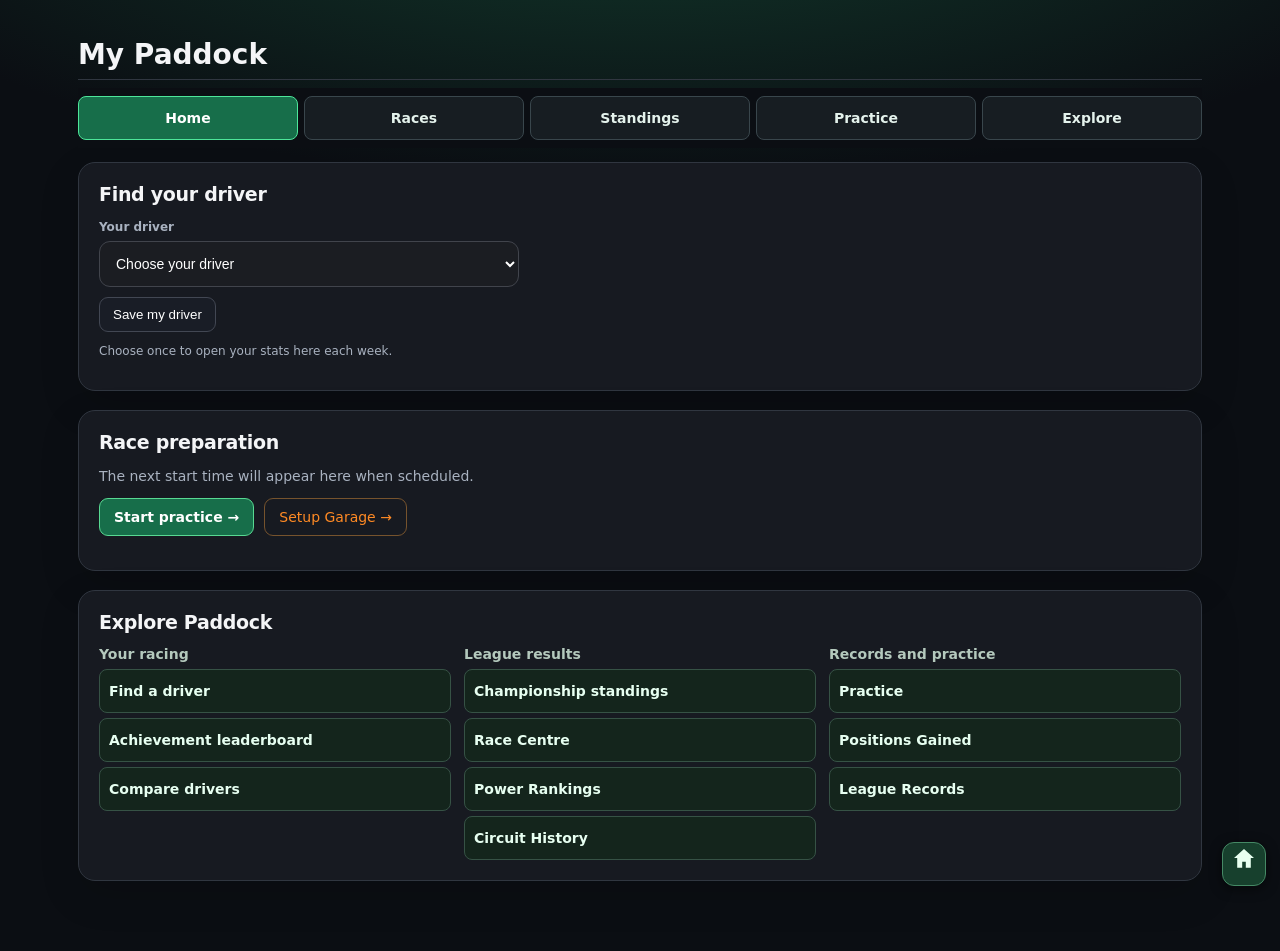
==== commit 8d11cbcd: "Consolidate Paddock navigation and polish the driver card" ====
--- a/index.html
+++ b/index.html
@@ -140,9 +140,8 @@
 .paddock-career-averages{grid-template-columns:repeat(3,minmax(0,1fr));margin-top:-5px}
 .paddock-career-medals li{padding:0}.paddock-career-medals summary{cursor:pointer;min-height:44px;padding:8px;align-content:center}.paddock-career-medals li:has(details[open]){flex-basis:100%}.paddock-career-medals details p,.paddock-career-medals details a{margin:0 9px 9px}.paddock-career-medals details a{display:inline-flex;align-items:center;min-height:44px;color:#9af2bd}
 .paddock-explore{display:grid;gap:13px;grid-template-columns:repeat(3,minmax(0,1fr))}.paddock-explore>h2{grid-column:1/-1;margin:0}.paddock-explore h3{margin:0 0 7px;font-size:14px;color:#b4c9bd}.paddock-destinations{display:grid;gap:5px}.paddock-destinations a{display:flex;align-items:center;min-height:44px;padding:6px 9px;border:1px solid #365245;border-radius:8px;color:#e7fff1;background:#14251c;text-decoration:none;font-weight:700;overflow-wrap:anywhere}.paddock-destinations a:hover{border-color:#4de69a}.paddock-explore-link{min-width:0}.paddock-explore a:focus-visible{outline:2px solid #4de69a;outline-offset:2px}@media(max-width:680px){.paddock-explore{grid-template-columns:1fr}.paddock-destinations{grid-template-columns:repeat(2,minmax(0,1fr))}.paddock-destinations a{font-size:13px}}
-</style><link rel="manifest" href="./manifest.webmanifest"><meta name="theme-color" content="#167b50"><link rel="icon" href="./pfrl-icon.svg" type="image/svg+xml"><link rel="stylesheet" href="./navigation.css"><link rel="stylesheet" href="./mobile.css"><script src="./mobile.js" defer></script><link rel="stylesheet" href="./home-nav.css"></head><body><main><div class="pfrl-home-bar"><a href="./index.html#mypaddock">Home</a></div><div class="archive-masthead"><div class="hero"><img class="neon-banner" src="PFRL%20Neon%20Racing%20League%20Banner.png" alt="PFRL neon racing league banner" loading="eager"></div><div class="top"><div><div class="brand">PFRL PADDOCK / OFFICIAL RACE ARCHIVE</div><h1>Statistics Centre</h1></div><span class="tag">SEASONS 9–12 · S9 PARTIAL</span></div><p class="sub">Your season. Your driver. Your history. Explore the PFRL race archive.</p></div>
-<div class="paddock-menu-row"><h1 class="paddock-heading">My Paddock</h1><button class="mobile-nav-toggle" id="mobileNavToggle" aria-controls="tabs" aria-expanded="false"><span id="menuLabel">Browse PFRL sections</span><span aria-hidden="true">☰</span></button></div><div class="tabs pfrl-site-nav mobile-collapsed" id="tabs" role="navigation" aria-label="Main navigation"><button data-tab="overview" class="active">Overview</button><button data-tab="driver">Driver Profiles</button><button data-tab="championship">Championship Standings</button><button data-tab="race">Race Centre</button><button data-tab="records">Records</button><a href="#explore" class="paddock-explore-link">Explore Paddock</a></div><details class="practice-tools"><summary>Practice Tools <span class="beta-badge">BETA</span></summary><p>Tools in testing · More improvements coming soon.</p><div class="archive-links"><a href="./race-prep.html">Race Preparation Centre · BETA →</a><a href="./garage.html">Setup Garage · BETA →</a></div></details>
-<div class="filters" id="mainFilters"><div><label for="season">Season</label><select id="season"><option value="all" selected>All Seasons</option><option value="10">Season 10</option><option value="11">Season 11</option><option value="12">Season 12</option></select></div><div><label for="driver">Driver</label><select id="driver"></select></div></div>
+ .career-team-label{display:flex;gap:8px;align-items:center;min-height:26px}.career-team-label .career-team-logo{width:25px;height:25px;object-fit:contain}.career-team-label [hidden]{display:none}.paddock-career-weekly{display:grid;grid-template-columns:1fr 1fr;margin:12px 0;gap:8px}.paddock-career-weekly>div{background:#0c121b;border-radius:8px;padding:8px 10px}.paddock-career-weekly dt{font-size:11px;color:#c0c9d5}.paddock-career-weekly dd{font-size:24px;font-weight:850;margin:3px 0 0;color:var(--team-accent)}[data-career-photo-status]:empty{display:none}</style><link rel="manifest" href="./manifest.webmanifest"><meta name="theme-color" content="#167b50"><link rel="icon" href="./pfrl-icon.svg" type="image/svg+xml"><link rel="stylesheet" href="./navigation.css"><link rel="stylesheet" href="./mobile.css"><script src="./mobile.js" defer></script><link rel="stylesheet" href="./home-nav.css"><link rel="stylesheet" href="./destination-nav.css"></head><body><main><div class="pfrl-home-bar"><a href="./index.html#mypaddock">Home</a></div><div class="archive-masthead"><div class="hero"><img class="neon-banner" src="PFRL%20Neon%20Racing%20League%20Banner.png" alt="PFRL neon racing league banner" loading="eager"></div><div class="top"><div><div class="brand">PFRL PADDOCK / OFFICIAL RACE ARCHIVE</div><h1>Statistics Centre</h1></div><span class="tag">SEASONS 9–12 · S9 PARTIAL</span></div><p class="sub">Your season. Your driver. Your history. Explore the PFRL race archive.</p></div>
+<div class="paddock-menu-row"><h1 class="paddock-heading">My Paddock</h1></div><nav id="destinationNav" class="destination-nav" aria-label="Main navigation"><a href="#mypaddock" data-destination="home">Home</a><a href="#section/race" data-destination="race">Races</a><a href="#section/championship" data-destination="championship">Standings</a><a href="#practice" data-destination="practice">Practice</a><a href="#explore" data-destination="explore">Explore</a></nav><div class="filters" id="mainFilters"><div><label for="season">Season</label><select id="season"><option value="all" selected>All Seasons</option><option value="10">Season 10</option><option value="11">Season 11</option><option value="12">Season 12</option></select></div><div><label for="driver">Driver</label><select id="driver"></select></div></div>
 <section id="content"></section><div class="bottom-track" id="bottomTrack"><label for="circuit">Choose Track</label><select id="circuit"></select></div></main>
 <script>const DB={"races":[{"season":10,"round":1,"event":"China","winner":"DerQuotenPole","pole":"DerQuotenPole","dotd":null,"entries":14,"finished":12,"dnf":2,"dsq":0,"dns":0},{"season":10,"round":2,"event":"Bahrain","winner":"Thorrie","pole":"Jam","dotd":"Thorrie","entries":15,"finished":12,"dnf":1,"dsq":1,"dns":1},{"season":10,"round":3,"event":"Baku","winner":"DerQuotenPole","pole":"DerQuotenPole","dotd":"Imadd","entries":14,"finished":10,"dnf":4,"dsq":0,"dns":0},{"season":10,"round":4,"event":"Barcelona","winner":"DerQuotenPole","pole":"DerQuotenPole","dotd":"Watson","entries":12,"finished":10,"dnf":2,"dsq":0,"dns":0},{"season":10,"round":5,"event":"Australia","winner":"DerQuotenPole","pole":"DerQuotenPole","dotd":null,"entries":11,"finished":9,"dnf":2,"dsq":0,"dns":0},{"season":10,"round":6,"event":"Hungary","winner":"DerQuotenPole","pole":"DerQuotenPole","dotd":"Anxst","entries":12,"finished":9,"dnf":3,"dsq":0,"dns":0},{"season":11,"round":0,"event":"Barcelona","winner":"Links","pole":"Links","dotd":"AngryGuns","entries":12,"finished":10,"dnf":2,"dsq":0,"dns":0},{"season":11,"round":1,"event":"Monza","winner":"DerQuotenPole","pole":"DerQuotenPole","dotd":"Smokin Ash","entries":13,"finished":13,"dnf":0,"dsq":0,"dns":0},{"season":11,"round":2,"event":"Netherlands","winner":"Links","pole":"Links","dotd":"Watson","entries":12,"finished":10,"dnf":2,"dsq":0,"dns":0},{"season":11,"round":3,"event":"Silverstone","winner":"AngryGuns","pole":"AngryGuns","dotd":"Watson","entries":10,"finished":7,"dnf":1,"dsq":0,"dns":2},{"season":11,"round":4,"event":"Spa-Francorchamps","winner":"Links","pole":"DerQuotenPole","dotd":"Watson","entries":11,"finished":9,"dnf":2,"dsq":0,"dns":0},{"season":11,"round":5,"event":"Las Vegas","winner":"DerQuotenPole","pole":"DerQuotenPole","dotd":"Imadd","entries":16,"finished":14,"dnf":2,"dsq":0,"dns":0},{"season":11,"round":6,"event":"Austria","winner":"DerQuotenPole","pole":"DerQuotenPole","dotd":"CJ-Drama","entries":12,"finished":12,"dnf":0,"dsq":0,"dns":0},{"season":11,"round":7,"event":"Hungary","winner":"Links","pole":"Links","dotd":"Watson","entries":10,"finished":9,"dnf":1,"dsq":0,"dns":0},{"season":11,"round":8,"event":"Abu Dhabi","winner":"Schumi","pole":"Links","dotd":"Imadd","entries":9,"finished":9,"dnf":0,"dsq":0,"dns":0},{"season":11,"round":9,"event":"Monaco","winner":"Links","pole":"Schumi","dotd":"AngryGuns","entries":13,"finished":9,"dnf":4,"dsq":0,"dns":0},{"season":11,"round":10,"event":"Baku","winner":"Links","pole":"Links","dotd":"Frobby","entries":11,"finished":8,"dnf":3,"dsq":0,"dns":0},{"season":12,"round":0,"event":"Spa-Francorchamps","winner":"DerQuotenPole","pole":"DerQuotenPole","dotd":"Frobby","entries":12,"finished":10,"dnf":2,"dsq":0,"dns":0},{"season":12,"round":1,"event":"Austin","winner":"DerQuotenPole","pole":"DerQuotenPole","dotd":"Smokin Ash","entries":15,"finished":11,"dnf":4,"dsq":0,"dns":0},{"season":12,"round":2,"event":"Mexico","winner":"DerQuotenPole","pole":"DerQuotenPole","dotd":"Phwew","entries":11,"finished":11,"dnf":0,"dsq":0,"dns":0},{"season":12,"round":3,"event":"Brazil","winner":"Links","pole":"Schumi","dotd":"Phwew","entries":11,"finished":10,"dnf":1,"dsq":0,"dns":0},{"season":12,"round":4,"event":"Qatar","winner":"DerQuotenPole","pole":"DerQuotenPole","dotd":"AngryGuns","entries":13,"finished":10,"dnf":3,"dsq":0,"dns":0},{"season":12,"round":5,"event":"Madring","winner":"DerQuotenPole","pole":"DerQuotenPole","dotd":"Watson","entries":13,"finished":9,"dnf":4,"dsq":0,"dns":0},{"season":12,"round":6,"event":"Japan","winner":"DerQuotenPole","pole":"Links","dotd":"Frobby","entries":16,"finished":15,"dnf":1,"dsq":0,"dns":0},{"season":12,"round":7,"event":"Singapore","winner":"Links","pole":"Schumi","dotd":"FreshOJ","entries":19,"finished":14,"dnf":4,"dsq":1,"dns":0}],"results":[{"season":10,"round":1,"event":"China","driver":"DerQuotenPole","team":"Red Bull Racing Honda RBPT","qual":1,"qlap":91.69,"grid":1,"position":1,"status":"Finished","points":26,"bestlap":95.911,"laps":0,"notes":null},{"season":10,"round":1,"event":"China","driver":"Jordan","team":"Mercedes","qual":4,"qlap":92.693,"grid":4,"position":2,"status":"Finished","points":21,"bestlap":96.434,"laps":0,"notes":null},{"season":10,"round":1,"event":"China","driver":"Frobby","team":"Racing Bulls Honda RBPT","qual":7,"qlap":92.935,"grid":7,"position":3,"status":"Finished","points":17,"bestlap":96.477,"laps":0,"notes":null},{"season":10,"round":1,"event":"China","driver":"Lil Majin","team":"Ferrari","qual":3,"qlap":92.61,"grid":3,"position":4,"status":"Finished","points":14,"bestlap":96.388,"laps":0,"notes":null},{"season":10,"round":1,"event":"China","driver":"Phwew","team":"McLaren Mercedes","qual":9,"qlap":93.283,"grid":9,"position":5,"status":"Finished","points":12,"bestlap":95.873,"laps":0,"notes":null},{"season":10,"round":1,"event":"China","driver":"AngryGuns","team":"Alpine Renault","qual":2,"qlap":92.537,"grid":2,"position":6,"status":"Finished","points":10,"bestlap":95.552,"laps":0,"notes":null},{"season":10,"round":1,"event":"China","driver":"Watson","team":"Aston Martin Aramco Mercedes","qual":10,"qlap":93.581,"grid":10,"position":7,"status":"Finished","points":9,"bestlap":97.546,"laps":0,"notes":null},{"season":10,"round":1,"event":"China","driver":"GavBoi","team":"Red Bull Racing Honda RBPT","qual":6,"qlap":92.864,"grid":6,"position":8,"status":"Finished","points":8,"bestlap":97.057,"laps":0,"notes":null},{"season":10,"round":1,"event":"China","driver":"Smokin Ash","team":"Racing Bulls Honda RBPT","qual":8,"qlap":93.19,"grid":8,"position":9,"status":"Finished","points":7,"bestlap":96.842,"laps":0,"notes":null},{"season":10,"round":1,"event":"China","driver":"MystiCarl","team":"Kick Sauber Ferrari","qual":11,"qlap":93.903,"grid":11,"position":10,"status":"Finished","points":6,"bestlap":96.543,"laps":0,"notes":null},{"season":10,"round":1,"event":"China","driver":"Percival","team":"Alpine Renault","qual":13,"qlap":94.386,"grid":13,"position":11,"status":"Finished","points":5,"bestlap":97.314,"laps":0,"notes":null},{"season":10,"round":1,"event":"China","driver":"NastyHulk","team":"Haas Ferrari","qual":14,"qlap":102.176,"grid":14,"position":12,"status":"Finished","points":4,"bestlap":103.97,"laps":0,"notes":null},{"season":10,"round":1,"event":"China","driver":"CJ-Drama","team":"Mercedes","qual":12,"qlap":94.145,"grid":12,"position":13,"status":"DNF","points":0,"bestlap":98.898,"laps":0,"notes":null},{"season":10,"round":1,"event":"China","driver":"Anxst","team":"Williams Mercedes","qual":5,"qlap":92.725,"grid":5,"position":14,"status":"DNF","points":0,"bestlap":97.549,"laps":0,"notes":null},{"season":10,"round":2,"event":"Bahrain","driver":"Thorrie","team":"Ferrari","qual":5,"qlap":88.458,"grid":5,"position":1,"status":"Finished","points":26,"bestlap":91.913,"laps":0,"notes":null},{"season":10,"round":2,"event":"Bahrain","driver":"Jam","team":"Haas Ferrari","qual":1,"qlap":87.936,"grid":1,"position":2,"status":"Finished","points":21,"bestlap":90.979,"laps":0,"notes":null},{"season":10,"round":2,"event":"Bahrain","driver":"Frobby","team":"Racing Bulls Honda RBPT","qual":8,"qlap":88.625,"grid":8,"position":3,"status":"Finished","points":17,"bestlap":92.242,"laps":0,"notes":null},{"season":10,"round":2,"event":"Bahrain","driver":"AngryGuns","team":"Alpine Renault","qual":2,"qlap":87.937,"grid":2,"position":4,"status":"Finished","points":14,"bestlap":91.482,"laps":0,"notes":null},{"season":10,"round":2,"event":"Bahrain","driver":"Smokin Ash","team":"Racing Bulls Honda RBPT","qual":6,"qlap":88.502,"grid":6,"position":5,"status":"Finished","points":12,"bestlap":92.658,"laps":0,"notes":null},{"season":10,"round":2,"event":"Bahrain","driver":"Lewis95","team":"McLaren Mercedes","qual":3,"qlap":87.974,"grid":3,"position":6,"status":"Finished","points":10,"bestlap":91.606,"laps":0,"notes":null},{"season":10,"round":2,"event":"Bahrain","driver":"Lukasz","team":"Aston Martin Aramco Mercedes","qual":9,"qlap":88.774,"grid":9,"position":7,"status":"Finished","points":9,"bestlap":91.153,"laps":0,"notes":null},{"season":10,"round":2,"event":"Bahrain","driver":"Watson","team":"Aston Martin Aramco Mercedes","qual":10,"qlap":88.786,"grid":10,"position":8,"status":"Finished","points":8,"bestlap":92.004,"laps":0,"notes":null},{"season":10,"round":2,"event":"Bahrain","driver":"CJ-Drama","team":"Mercedes","qual":11,"qlap":89.409,"grid":11,"position":9,"status":"Finished","points":7,"bestlap":92.437,"laps":0,"notes":null},{"season":10,"round":2,"event":"Bahrain","driver":"MystiCarl","team":"Kick Sauber Ferrari","qual":13,"qlap":89.863,"grid":13,"position":10,"status":"Finished","points":6,"bestlap":92.594,"laps":0,"notes":null},{"season":10,"round":2,"event":"Bahrain","driver":"Percival","team":"Alpine Renault","qual":12,"qlap":89.463,"grid":12,"position":11,"status":"Finished","points":5,"bestlap":93.044,"laps":0,"notes":null},{"season":10,"round":2,"event":"Bahrain","driver":"NastyHulk","team":"Red Bull Racing Honda RBPT","qual":14,"qlap":96.302,"grid":14,"position":12,"status":"Finished","points":4,"bestlap":97.638,"laps":0,"notes":null},{"season":10,"round":2,"event":"Bahrain","driver":"Imadd","team":"Williams Mercedes","qual":7,"qlap":88.532,"grid":7,"position":5,"status":"DSQ","points":0,"bestlap":91.214,"laps":0,"notes":null},{"season":10,"round":2,"event":"Bahrain","driver":"Phwew","team":"McLaren Mercedes","qual":4,"qlap":88.189,"grid":4,"position":14,"status":"DNF","points":0,"bestlap":91.844,"laps":0,"notes":null},{"season":10,"round":2,"event":"Bahrain","driver":"Jordan","team":"Mercedes","qual":null,"qlap":null,"grid":0,"position":15,"status":"DNS","points":0,"bestlap":null,"laps":0,"notes":null},{"season":10,"round":3,"event":"Baku","driver":"DerQuotenPole","team":"Red Bull Racing Honda RBPT","qual":1,"qlap":98.156,"grid":1,"position":1,"status":"Finished","points":26,"bestlap":101.63,"laps":0,"notes":null},{"season":10,"round":3,"event":"Baku","driver":"Frobby","team":"Racing Bulls Honda RBPT","qual":4,"qlap":99.733,"grid":4,"position":2,"status":"Finished","points":21,"bestlap":102.001,"laps":0,"notes":null},{"season":10,"round":3,"event":"Baku","driver":"AngryGuns","team":"Alpine Renault","qual":2,"qlap":99.285,"grid":2,"position":3,"status":"Finished","points":17,"bestlap":102.781,"laps":0,"notes":null},{"season":10,"round":3,"event":"Baku","driver":"Imadd","team":"Williams Mercedes","qual":14,"qlap":null,"grid":14,"position":4,"status":"Finished","points":14,"bestlap":102.817,"laps":0,"notes":null},{"season":10,"round":3,"event":"Baku","driver":"CJ-Drama","team":"Mercedes","qual":9,"qlap":100.504,"grid":9,"position":5,"status":"Finished","points":12,"bestlap":102.292,"laps":0,"notes":null},{"season":10,"round":3,"event":"Baku","driver":"Thorrie","team":"Ferrari","qual":11,"qlap":101.357,"grid":11,"position":6,"status":"Finished","points":10,"bestlap":104.287,"laps":0,"notes":null},{"season":10,"round":3,"event":"Baku","driver":"MystiCarl","team":"Kick Sauber Ferrari","qual":10,"qlap":100.665,"grid":10,"position":7,"status":"Finished","points":9,"bestlap":104.166,"laps":0,"notes":null},{"season":10,"round":3,"event":"Baku","driver":"Lukasz","team":"Aston Martin Aramco Mercedes","qual":7,"qlap":100.39,"grid":7,"position":8,"status":"Finished","points":8,"bestlap":103.399,"laps":0,"notes":null},{"season":10,"round":3,"event":"Baku","driver":"Percival","team":"Alpine Renault","qual":12,"qlap":101.734,"grid":12,"position":9,"status":"Finished","points":7,"bestlap":104.531,"laps":0,"notes":null},{"season":10,"round":3,"event":"Baku","driver":"GavBoi","team":"Red Bull Racing Honda RBPT","qual":3,"qlap":99.511,"grid":3,"position":10,"status":"Finished","points":6,"bestlap":102.754,"laps":0,"notes":null},{"season":10,"round":3,"event":"Baku","driver":"Smokin Ash","team":"Racing Bulls Honda RBPT","qual":5,"qlap":99.797,"grid":5,"position":11,"status":"DNF","points":0,"bestlap":103.147,"laps":0,"notes":null},{"season":10,"round":3,"event":"Baku","driver":"Anxst","team":"Williams Mercedes","qual":8,"qlap":100.406,"grid":8,"position":12,"status":"DNF","points":0,"bestlap":125.16,"laps":0,"notes":null},{"season":10,"round":3,"event":"Baku","driver":"NastyHulk","team":"McLaren Mercedes","qual":13,"qlap":108.769,"grid":13,"position":13,"status":"DNF","points":0,"bestlap":null,"laps":0,"notes":null},{"season":10,"round":3,"event":"Baku","driver":"Watson","team":"Aston Martin Aramco Mercedes","qual":6,"qlap":99.884,"grid":6,"position":14,"status":"DNF","points":0,"bestlap":103.886,"laps":0,"notes":null},{"season":10,"round":4,"event":"Barcelona","driver":"DerQuotenPole","team":"Red Bull Racing Honda RBPT","qual":1,"qlap":71.725,"grid":1,"position":1,"status":"Finished","points":26,"bestlap":74.616,"laps":0,"notes":null},{"season":10,"round":4,"event":"Barcelona","driver":"Frobby","team":"Racing Bulls Honda RBPT","qual":4,"qlap":72.644,"grid":4,"position":2,"status":"Finished","points":21,"bestlap":75.591,"laps":0,"notes":null},{"season":10,"round":4,"event":"Barcelona","driver":"AngryGuns","team":"Alpine Renault","qual":2,"qlap":72.559,"grid":2,"position":3,"status":"Finished","points":17,"bestlap":75.366,"laps":0,"notes":null},{"season":10,"round":4,"event":"Barcelona","driver":"GavBoi","team":"Red Bull Racing Honda RBPT","qual":5,"qlap":72.823,"grid":5,"position":4,"status":"Finished","points":14,"bestlap":76.198,"laps":0,"notes":null},{"season":10,"round":4,"event":"Barcelona","driver":"Watson","team":"Aston Martin Aramco Mercedes","qual":9,"qlap":73.47,"grid":12,"position":5,"status":"Finished","points":12,"bestlap":75.677,"laps":0,"notes":null},{"season":10,"round":4,"event":"Barcelona","driver":"Smokin Ash","team":"Racing Bulls Honda RBPT","qual":7,"qlap":72.858,"grid":7,"position":6,"status":"Finished","points":10,"bestlap":76.364,"laps":0,"notes":null},{"season":10,"round":4,"event":"Barcelona","driver":"CJ-Drama","team":"Mercedes","qual":8,"qlap":73.01,"grid":8,"position":7,"status":"Finished","points":9,"bestlap":74.652,"laps":0,"notes":null},{"season":10,"round":4,"event":"Barcelona","driver":"Percival","team":"Alpine Renault","qual":11,"qlap":73.918,"grid":10,"position":8,"status":"Finished","points":8,"bestlap":76.124,"laps":0,"notes":null},{"season":10,"round":4,"event":"Barcelona","driver":"MystiCarl","team":"Kick Sauber Ferrari","qual":10,"qlap":73.726,"grid":9,"position":9,"status":"Finished","points":7,"bestlap":76.151,"laps":0,"notes":null},{"season":10,"round":4,"event":"Barcelona","driver":"NastyHulk","team":"Reserve","qual":12,"qlap":79.867,"grid":11,"position":10,"status":"Finished","points":6,"bestlap":80.319,"laps":0,"notes":null},{"season":10,"round":4,"event":"Barcelona","driver":"Anxst","team":"Williams Mercedes","qual":3,"qlap":72.638,"grid":3,"position":11,"status":"DNF","points":0,"bestlap":75.779,"laps":0,"notes":null},{"season":10,"round":4,"event":"Barcelona","driver":"Lil Majin","team":"Ferrari","qual":6,"qlap":72.843,"grid":6,"position":12,"status":"DNF","points":0,"bestlap":74.992,"laps":0,"notes":null},{"season":10,"round":5,"event":"Australia","driver":"DerQuotenPole","team":"Red Bull Racing Honda RBPT","qual":1,"qlap":75.344,"grid":1,"position":1,"status":"Finished","points":26,"bestlap":77.402,"laps":0,"notes":null},{"season":10,"round":5,"event":"Australia","driver":"AngryGuns","team":"Alpine Renault","qual":2,"qlap":75.949,"grid":2,"position":2,"status":"Finished","points":21,"bestlap":78.942,"laps":0,"notes":null},{"season":10,"round":5,"event":"Australia","driver":"Imadd","team":"Williams Mercedes","qual":4,"qlap":76.473,"grid":4,"position":3,"status":"Finished","points":17,"bestlap":80.944,"laps":0,"notes":null},{"season":10,"round":5,"event":"Australia","driver":"Watson","team":"Aston Martin Aramco Mercedes","qual":6,"qlap":76.933,"grid":6,"position":4,"status":"Finished","points":14,"bestlap":79.818,"laps":0,"notes":null},{"season":10,"round":5,"event":"Australia","driver":"Smokin Ash","team":"Racing Bulls Honda RBPT","qual":7,"qlap":77.148,"grid":7,"position":5,"status":"Finished","points":12,"bestlap":81.399,"laps":0,"notes":null},{"season":10,"round":5,"event":"Australia","driver":"Percival","team":"Alpine Renault","qual":10,"qlap":78.618,"grid":10,"position":6,"status":"Finished","points":10,"bestlap":82.218,"laps":0,"notes":null},{"season":10,"round":5,"event":"Australia","driver":"MystiCarl","team":"Kick Sauber Ferrari","qual":8,"qlap":77.945,"grid":8,"position":7,"status":"Finished","points":9,"bestlap":79.388,"laps":0,"notes":null},{"season":10,"round":5,"event":"Australia","driver":"Reaper","team":"Ferrari","qual":9,"qlap":78.5,"grid":9,"position":8,"status":"Finished","points":8,"bestlap":81.779,"laps":0,"notes":null},{"season":10,"round":5,"event":"Australia","driver":"NastyHulk","team":"McLaren Mercedes","qual":11,"qlap":83.981,"grid":11,"position":9,"status":"Finished","points":7,"bestlap":86.564,"laps":0,"notes":null},{"season":10,"round":5,"event":"Australia","driver":"Frobby","team":"Racing Bulls Honda RBPT","qual":5,"qlap":76.658,"grid":5,"position":10,"status":"DNF","points":0,"bestlap":null,"laps":0,"notes":null},{"season":10,"round":5,"event":"Australia","driver":"GavBoi","team":"Red Bull Racing Honda RBPT","qual":3,"qlap":76.463,"grid":3,"position":11,"status":"DNF","points":0,"bestlap":null,"laps":0,"notes":null},{"season":10,"round":6,"event":"Hungary","driver":"DerQuotenPole","team":"Red Bull Racing Honda RBPT","qual":1,"qlap":74.717,"grid":1,"position":1,"status":"Finished","points":26,"bestlap":77.911,"laps":0,"notes":null},{"season":10,"round":6,"event":"Hungary","driver":"Anxst","team":"Williams Mercedes","qual":3,"qlap":75.98,"grid":3,"position":2,"status":"Finished","points":21,"bestlap":78.047,"laps":0,"notes":null},{"season":10,"round":6,"event":"Hungary","driver":"AngryGuns","team":"Alpine Renault","qual":2,"qlap":75.55,"grid":2,"position":3,"status":"Finished","points":17,"bestlap":79.214,"laps":0,"notes":null},{"season":10,"round":6,"event":"Hungary","driver":"GavBoi","team":"Red Bull Racing Honda RBPT","qual":5,"qlap":76.087,"grid":5,"position":4,"status":"Finished","points":14,"bestlap":79.513,"laps":0,"notes":null},{"season":10,"round":6,"event":"Hungary","driver":"Frobby","team":"Racing Bulls Honda RBPT","qual":4,"qlap":76.025,"grid":4,"position":5,"status":"Finished","points":12,"bestlap":78.545,"laps":0,"notes":null},{"season":10,"round":6,"event":"Hungary","driver":"Watson","team":"Aston Martin Aramco Mercedes","qual":7,"qlap":76.307,"grid":7,"position":6,"status":"Finished","points":10,"bestlap":79.838,"laps":0,"notes":null},{"season":10,"round":6,"event":"Hungary","driver":"Smokin Ash","team":"Racing Bulls Honda RBPT","qual":8,"qlap":76.722,"grid":8,"position":7,"status":"Finished","points":9,"bestlap":79.104,"laps":0,"notes":null},{"season":10,"round":6,"event":"Hungary","driver":"MystiCarl","team":"Kick Sauber Ferrari","qual":10,"qlap":77.641,"grid":10,"position":8,"status":"Finished","points":8,"bestlap":79.729,"laps":0,"notes":null},{"season":10,"round":6,"event":"Hungary","driver":"Reaper","team":"Haas Ferrari","qual":9,"qlap":77.283,"grid":9,"position":9,"status":"Finished","points":7,"bestlap":80.779,"laps":0,"notes":null},{"season":10,"round":6,"event":"Hungary","driver":"Imadd","team":"Williams Mercedes","qual":6,"qlap":76.269,"grid":6,"position":10,"status":"DNF","points":0,"bestlap":79.486,"laps":0,"notes":null},{"season":10,"round":6,"event":"Hungary","driver":"CJ-Drama","team":"Mercedes","qual":11,"qlap":80.372,"grid":11,"position":11,"status":"DNF","points":0,"bestlap":80.779,"laps":0,"notes":null},{"season":10,"round":6,"event":"Hungary","driver":"NastyHulk","team":"McLaren Mercedes","qual":12,"qlap":83.519,"grid":12,"position":12,"status":"DNF","points":0,"bestlap":91.781,"laps":0,"notes":null},{"season":11,"round":0,"event":"Barcelona","driver":"Lukasz","team":"Aston Martin","qual":9,"qlap":75.133,"grid":9,"position":8,"status":"Finished","points":0,"bestlap":77.087,"laps":null,"notes":null},{"season":11,"round":0,"event":"Barcelona","driver":"Simons","team":"Aston Martin","qual":12,"qlap":75.508,"grid":12,"position":7,"status":"Finished","points":0,"bestlap":77.504,"laps":null,"notes":null},{"season":11,"round":0,"event":"Barcelona","driver":"CJ-Drama","team":"Ferrari","qual":8,"qlap":74.86,"grid":8,"position":12,"status":"DNF","points":0,"bestlap":null,"laps":0,"notes":null},{"season":11,"round":0,"event":"Barcelona","driver":"Frobby","team":"Ferrari","qual":2,"qlap":74.071,"grid":2,"position":11,"status":"DNF","points":0,"bestlap":76.429,"laps":30,"notes":null},{"season":11,"round":0,"event":"Barcelona","driver":"AngryGuns","team":"McLaren","qual":10,"qlap":75.156,"grid":10,"position":9,"status":"Finished","points":0,"bestlap":75,"laps":null,"notes":null},{"season":11,"round":0,"event":"Barcelona","driver":"Watson","team":"Mercedes","qual":4,"qlap":74.184,"grid":4,"position":6,"status":"Finished","points":0,"bestlap":76.25,"laps":null,"notes":null},{"season":11,"round":0,"event":"Barcelona","driver":"Anxst","team":"Racing Bulls","qual":3,"qlap":74.114,"grid":3,"position":3,"status":"Finished","points":0,"bestlap":76.754,"laps":null,"notes":null},{"season":11,"round":0,"event":"Barcelona","driver":"Imadd","team":"Racing Bulls","qual":6,"qlap":74.394,"grid":6,"position":4,"status":"Finished","points":0,"bestlap":77.005,"laps":null,"notes":null},{"season":11,"round":0,"event":"Barcelona","driver":"Phwew","team":"Red Bull","qual":5,"qlap":74.357,"grid":5,"position":2,"status":"Finished","points":0,"bestlap":76.391,"laps":null,"notes":null},{"season":11,"round":0,"event":"Barcelona","driver":"Smokin Ash","team":"Red Bull","qual":7,"qlap":74.554,"grid":7,"position":5,"status":"Finished","points":0,"bestlap":76.838,"laps":null,"notes":null},{"season":11,"round":0,"event":"Barcelona","driver":"Links","team":"Williams","qual":1,"qlap":73.609,"grid":1,"position":1,"status":"Finished","points":0,"bestlap":76.23,"laps":33,"notes":null},{"season":11,"round":0,"event":"Barcelona","driver":"Reaper","team":"Williams","qual":11,"qlap":75.498,"grid":11,"position":10,"status":"Finished","points":0,"bestlap":77.352,"laps":null,"notes":null},{"season":11,"round":1,"event":"Monza","driver":"Percival","team":"Alpine","qual":11,"qlap":81.671,"grid":11,"position":10,"status":"Finished","points":6,"bestlap":83.774,"laps":27,"notes":null},{"season":11,"round":1,"event":"Monza","driver":"Lukasz","team":"Aston Martin","qual":9,"qlap":81.207,"grid":9,"position":11,"status":"Finished","points":5,"bestlap":83.112,"laps":27,"notes":null},{"season":11,"round":1,"event":"Monza","driver":"CJ-Drama","team":"Ferrari","qual":8,"qlap":80.999,"grid":8,"position":9,"status":"Finished","points":7,"bestlap":83.304,"laps":27,"notes":null},{"season":11,"round":1,"event":"Monza","driver":"Frobby","team":"Ferrari","qual":4,"qlap":80.432,"grid":4,"position":3,"status":"Finished","points":17,"bestlap":82.439,"laps":27,"notes":null},{"season":11,"round":1,"event":"Monza","driver":"DerQuotenPole","team":"Haas","qual":1,"qlap":79.264,"grid":1,"position":1,"status":"Finished","points":26,"bestlap":80.719,"laps":27,"notes":null},{"season":11,"round":1,"event":"Monza","driver":"AngryGuns","team":"McLaren","qual":3,"qlap":80.133,"grid":3,"position":2,"status":"Finished","points":21,"bestlap":82.204,"laps":27,"notes":null},{"season":11,"round":1,"event":"Monza","driver":"NastyHulk","team":"McLaren","qual":13,"qlap":89.05,"grid":13,"position":13,"status":"Finished","points":3,"bestlap":87.566,"laps":24,"notes":null},{"season":11,"round":1,"event":"Monza","driver":"Schumi","team":"Mercedes","qual":6,"qlap":80.722,"grid":6,"position":5,"status":"Finished","points":12,"bestlap":82.36,"laps":27,"notes":null},{"season":11,"round":1,"event":"Monza","driver":"Watson","team":"Mercedes","qual":10,"qlap":81.464,"grid":10,"position":7,"status":"Finished","points":9,"bestlap":83.3,"laps":27,"notes":null},{"season":11,"round":1,"event":"Monza","driver":"Imadd","team":"Racing Bulls","qual":7,"qlap":80.877,"grid":7,"position":8,"status":"Finished","points":8,"bestlap":83.025,"laps":27,"notes":null},{"season":11,"round":1,"event":"Monza","driver":"Smokin Ash","team":"Red Bull","qual":5,"qlap":80.663,"grid":5,"position":6,"status":"Finished","points":10,"bestlap":82.742,"laps":27,"notes":null},{"season":11,"round":1,"event":"Monza","driver":"Links","team":"Williams","qual":2,"qlap":79.812,"grid":2,"position":4,"status":"Finished","points":14,"bestlap":81.939,"laps":27,"notes":null},{"season":11,"round":1,"event":"Monza","driver":"Reaper","team":"Williams","qual":12,"qlap":82.494,"grid":12,"position":12,"status":"Finished","points":4,"bestlap":84.541,"laps":26,"notes":null},{"season":11,"round":2,"event":"Netherlands","driver":"Percival","team":"Alpine","qual":10,"qlap":71.794,"grid":10,"position":5,"status":"Finished","points":12,"bestlap":84.532,"laps":36,"notes":null},{"season":11,"round":2,"event":"Netherlands","driver":"Lukasz","team":"Aston Martin","qual":9,"qlap":71.724,"grid":9,"position":10,"status":"Finished","points":6,"bestlap":84.642,"laps":35,"notes":null},{"season":11,"round":2,"event":"Netherlands","driver":"You Reds","team":"Audi","qual":12,"qlap":75.744,"grid":12,"position":9,"status":"Finished","points":7,"bestlap":84.644,"laps":35,"notes":null},{"season":11,"round":2,"event":"Netherlands","driver":"CJ-Drama","team":"Ferrari","qual":4,"qlap":71.164,"grid":4,"position":4,"status":"Finished","points":14,"bestlap":83.46,"laps":36,"notes":null},{"season":11,"round":2,"event":"Netherlands","driver":"Frobby","team":"Ferrari","qual":2,"qlap":70.547,"grid":2,"position":12,"status":"DNF","points":0,"bestlap":84.282,"laps":9,"notes":null},{"season":11,"round":2,"event":"Netherlands","driver":"MystiCarl","team":"Haas","qual":11,"qlap":72.112,"grid":11,"position":7,"status":"Finished","points":9,"bestlap":84.232,"laps":35,"notes":null},{"season":11,"round":2,"event":"Netherlands","driver":"AngryGuns","team":"McLaren","qual":3,"qlap":70.791,"grid":3,"position":2,"status":"Finished","points":21,"bestlap":82.652,"laps":36,"notes":null},{"season":11,"round":2,"event":"Netherlands","driver":"Watson","team":"Mercedes","qual":8,"qlap":71.631,"grid":8,"position":3,"status":"Finished","points":17,"bestlap":83.648,"laps":36,"notes":null},{"season":11,"round":2,"event":"Netherlands","driver":"Imadd","team":"Racing Bulls","qual":5,"qlap":71.186,"grid":5,"position":8,"status":"Finished","points":8,"bestlap":84.12,"laps":35,"notes":null},{"season":11,"round":2,"event":"Netherlands","driver":"Phwew","team":"Red Bull","qual":6,"qlap":71.24,"grid":6,"position":11,"status":"DNF","points":0,"bestlap":82.804,"laps":32,"notes":null},{"season":11,"round":2,"event":"Netherlands","driver":"Smokin Ash","team":"Red Bull","qual":7,"qlap":71.413,"grid":7,"position":6,"status":"Finished","points":10,"bestlap":83.967,"laps":35,"notes":null},{"season":11,"round":2,"event":"Netherlands","driver":"Links","team":"Williams","qual":1,"qlap":70.413,"grid":1,"position":1,"status":"Finished","points":26,"bestlap":81.375,"laps":36,"notes":null},{"season":11,"round":3,"event":"Silverstone","driver":"Percival","team":"Alpine","qual":7,"qlap":89.85,"grid":7,"position":6,"status":"Finished","points":10,"bestlap":104.217,"laps":26,"notes":null},{"season":11,"round":3,"event":"Silverstone","driver":"Simons","team":"Aston Martin","qual":0,"qlap":null,"grid":null,"position":null,"status":"DNS","points":0,"bestlap":null,"laps":0,"notes":null},{"season":11,"round":3,"event":"Silverstone","driver":"CJ-Drama","team":"Ferrari","qual":0,"qlap":null,"grid":null,"position":null,"status":"DNS","points":0,"bestlap":null,"laps":0,"notes":null},{"season":11,"round":3,"event":"Silverstone","driver":"Frobby","team":"Ferrari","qual":4,"qlap":88.71,"grid":4,"position":4,"status":"Finished","points":14,"bestlap":102.572,"laps":26,"notes":null},{"season":11,"round":3,"event":"Silverstone","driver":"AngryGuns","team":"McLaren","qual":1,"qlap":87.908,"grid":1,"position":1,"status":"Finished","points":26,"bestlap":101.514,"laps":26,"notes":null},{"season":11,"round":3,"event":"Silverstone","driver":"NastyHulk","team":"McLaren","qual":8,"qlap":100.454,"grid":8,"position":7,"status":"Finished","points":9,"bestlap":111.527,"laps":26,"notes":null},{"season":11,"round":3,"event":"Silverstone","driver":"Watson","team":"Mercedes","qual":6,"qlap":89.471,"grid":6,"position":2,"status":"Finished","points":21,"bestlap":101.092,"laps":26,"notes":null},{"season":11,"round":3,"event":"Silverstone","driver":"Imadd","team":"Racing Bulls","qual":5,"qlap":89.306,"grid":5,"position":5,"status":"Finished","points":12,"bestlap":102.402,"laps":26,"notes":null},{"season":11,"round":3,"event":"Silverstone","driver":"Phwew","team":"Red Bull","qual":3,"qlap":88.33,"grid":3,"position":8,"status":"DNF","points":0,"bestlap":102.638,"laps":0,"notes":null},{"season":11,"round":3,"event":"Silverstone","driver":"Links","team":"Williams","qual":2,"qlap":88.037,"grid":2,"position":3,"status":"Finished","points":17,"bestlap":101.395,"laps":26,"notes":null},{"season":11,"round":4,"event":"Spa-Francorchamps","driver":"Percival","team":"Alpine","qual":11,"qlap":107.934,"grid":11,"position":7,"status":"Finished","points":9,"bestlap":121.527,"laps":22,"notes":null},{"season":11,"round":4,"event":"Spa-Francorchamps","driver":"CJ-Drama","team":"Ferrari","qual":7,"qlap":106.403,"grid":7,"position":9,"status":"Finished","points":7,"bestlap":119.811,"laps":22,"notes":null},{"season":11,"round":4,"event":"Spa-Francorchamps","driver":"Frobby","team":"Ferrari","qual":8,"qlap":106.561,"grid":8,"position":6,"status":"Finished","points":10,"bestlap":120.918,"laps":22,"notes":null},{"season":11,"round":4,"event":"Spa-Francorchamps","driver":"DerQuotenPole","team":"Haas","qual":1,"qlap":104.824,"grid":1,"position":10,"status":"DNF","points":0,"bestlap":118.56,"laps":14,"notes":null},{"season":11,"round":4,"event":"Spa-Francorchamps","driver":"AngryGuns","team":"McLaren","qual":3,"qlap":105.507,"grid":3,"position":2,"status":"Finished","points":21,"bestlap":119.829,"laps":22,"notes":null},{"season":11,"round":4,"event":"Spa-Francorchamps","driver":"Watson","team":"Mercedes","qual":9,"qlap":106.607,"grid":9,"position":3,"status":"Finished","points":17,"bestlap":119.931,"laps":22,"notes":null},{"season":11,"round":4,"event":"Spa-Francorchamps","driver":"Anxst","team":"Racing Bulls","qual":4,"qlap":106.038,"grid":4,"position":11,"status":"DNF","points":0,"bestlap":121.794,"laps":12,"notes":null},{"season":11,"round":4,"event":"Spa-Francorchamps","driver":"Imadd","team":"Racing Bulls","qual":10,"qlap":106.98,"grid":10,"position":4,"status":"Finished","points":14,"bestlap":120.125,"laps":22,"notes":null},{"season":11,"round":4,"event":"Spa-Francorchamps","driver":"Phwew","team":"Red Bull","qual":5,"qlap":106.157,"grid":5,"position":5,"status":"Finished","points":12,"bestlap":120.429,"laps":22,"notes":null},{"season":11,"round":4,"event":"Spa-Francorchamps","driver":"Smokin Ash","team":"Red Bull","qual":6,"qlap":106.267,"grid":6,"position":8,"status":"Finished","points":8,"bestlap":120.926,"laps":22,"notes":null},{"season":11,"round":4,"event":"Spa-Francorchamps","driver":"Links","team":"Williams","qual":2,"qlap":105.438,"grid":2,"position":1,"status":"Finished","points":26,"bestlap":118.524,"laps":22,"notes":null},{"season":11,"round":5,"event":"Las Vegas","driver":"Percival","team":"Alpine","qual":13,"qlap":93.908,"grid":13,"position":16,"status":"DNF","points":0,"bestlap":98.62,"laps":2,"notes":null},{"season":11,"round":5,"event":"Las Vegas","driver":"Lukasz","team":"Aston Martin","qual":12,"qlap":93.511,"grid":12,"position":11,"status":"Finished","points":5,"bestlap":96.963,"laps":25,"notes":null},{"season":11,"round":5,"event":"Las Vegas","driver":"Jordan","team":"Audi","qual":8,"qlap":93.193,"grid":8,"position":3,"status":"Finished","points":17,"bestlap":94.6,"laps":25,"notes":null},{"season":11,"round":5,"event":"Las Vegas","driver":"FreshOJ","team":"Cadillac","qual":5,"qlap":92.91,"grid":5,"position":12,"status":"Finished","points":4,"bestlap":94.96,"laps":25,"notes":null},{"season":11,"round":5,"event":"Las Vegas","driver":"Olus The Best","team":"Cadillac","qual":10,"qlap":93.241,"grid":10,"position":10,"status":"Finished","points":6,"bestlap":96.525,"laps":25,"notes":null},{"season":11,"round":5,"event":"Las Vegas","driver":"CJ-Drama","team":"Ferrari","qual":16,"qlap":null,"grid":16,"position":14,"status":"Finished","points":2,"bestlap":94.239,"laps":24,"notes":null},{"season":11,"round":5,"event":"Las Vegas","driver":"Frobby","team":"Ferrari","qual":4,"qlap":92.706,"grid":4,"position":2,"status":"Finished","points":21,"bestlap":95.038,"laps":25,"notes":null},{"season":11,"round":5,"event":"Las Vegas","driver":"DerQuotenPole","team":"Haas","qual":1,"qlap":92.051,"grid":1,"position":1,"status":"Finished","points":26,"bestlap":94.937,"laps":25,"notes":null},{"season":11,"round":5,"event":"Las Vegas","driver":"MystiCarl","team":"Haas","qual":14,"qlap":94.067,"grid":14,"position":13,"status":"Finished","points":3,"bestlap":95.878,"laps":25,"notes":null},{"season":11,"round":5,"event":"Las Vegas","driver":"AngryGuns","team":"McLaren","qual":3,"qlap":92.545,"grid":3,"position":9,"status":"Finished","points":7,"bestlap":94.511,"laps":25,"notes":null},{"season":11,"round":5,"event":"Las Vegas","driver":"NastyHulk","team":"McLaren","qual":15,"qlap":99.439,"grid":15,"position":15,"status":"DNF","points":0,"bestlap":103.782,"laps":8,"notes":null},{"season":11,"round":5,"event":"Las Vegas","driver":"Watson","team":"Mercedes","qual":7,"qlap":92.968,"grid":7,"position":8,"status":"Finished","points":8,"bestlap":95.754,"laps":25,"notes":null},{"season":11,"round":5,"event":"Las Vegas","driver":"Anxst","team":"Racing Bulls","qual":6,"qlap":92.927,"grid":6,"position":7,"status":"Finished","points":9,"bestlap":95.649,"laps":25,"notes":null},{"season":11,"round":5,"event":"Las Vegas","driver":"Imadd","team":"Racing Bulls","qual":11,"qlap":93.42,"grid":11,"position":5,"status":"Finished","points":12,"bestlap":95.779,"laps":25,"notes":null},{"season":11,"round":5,"event":"Las Vegas","driver":"Smokin Ash","team":"Red Bull","qual":9,"qlap":93.239,"grid":9,"position":6,"status":"Finished","points":10,"bestlap":95.821,"laps":25,"notes":null},{"season":11,"round":5,"event":"Las Vegas","driver":"Links","team":"Williams","qual":2,"qlap":92.286,"grid":2,"position":4,"status":"Finished","points":14,"bestlap":94.572,"laps":25,"notes":null},{"season":11,"round":6,"event":"Austria","driver":"Percival","team":"Alpine","qual":11,"qlap":66.602,"grid":10,"position":11,"status":"Finished","points":5,"bestlap":68.076,"laps":35,"notes":null},{"season":11,"round":6,"event":"Austria","driver":"CJ-Drama","team":"Ferrari","qual":7,"qlap":65.645,"grid":12,"position":9,"status":"Finished","points":7,"bestlap":67.198,"laps":36,"notes":null},{"season":11,"round":6,"event":"Austria","driver":"Frobby","team":"Ferrari","qual":3,"qlap":65.269,"grid":3,"position":4,"status":"Finished","points":14,"bestlap":67.347,"laps":36,"notes":null},{"season":11,"round":6,"event":"Austria","driver":"DerQuotenPole","team":"Haas","qual":1,"qlap":64.416,"grid":1,"position":1,"status":"Finished","points":26,"bestlap":66.521,"laps":36,"notes":null},{"season":11,"round":6,"event":"Austria","driver":"MystiCarl","team":"Haas","qual":10,"qlap":66.542,"grid":9,"position":10,"status":"Finished","points":6,"bestlap":67.822,"laps":35,"notes":null},{"season":11,"round":6,"event":"Austria","driver":"AngryGuns","team":"McLaren","qual":4,"qlap":65.433,"grid":4,"position":3,"status":"Finished","points":17,"bestlap":67.34,"laps":36,"notes":null},{"season":11,"round":6,"event":"Austria","driver":"NastyHulk","team":"McLaren","qual":12,"qlap":69.596,"grid":11,"position":12,"status":"Finished","points":4,"bestlap":70.791,"laps":34,"notes":null},{"season":11,"round":6,"event":"Austria","driver":"Schumi","team":"Mercedes","qual":6,"qlap":65.53,"grid":6,"position":5,"status":"Finished","points":12,"bestlap":67.549,"laps":36,"notes":null},{"season":11,"round":6,"event":"Austria","driver":"Watson","team":"Mercedes","qual":9,"qlap":65.813,"grid":8,"position":7,"status":"Finished","points":9,"bestlap":68.145,"laps":36,"notes":null},{"season":11,"round":6,"event":"Austria","driver":"Imadd","team":"Racing Bulls","qual":5,"qlap":65.511,"grid":5,"position":6,"status":"Finished","points":10,"bestlap":67.468,"laps":36,"notes":null},{"season":11,"round":6,"event":"Austria","driver":"Smokin Ash","team":"Red Bull","qual":8,"qlap":65.797,"grid":7,"position":8,"status":"Finished","points":8,"bestlap":67.819,"laps":36,"notes":null},{"season":11,"round":6,"event":"Austria","driver":"Links","team":"Williams","qual":2,"qlap":64.712,"grid":2,"position":2,"status":"Finished","points":21,"bestlap":67.126,"laps":36,"notes":null},{"season":11,"round":7,"event":"Hungary","driver":"Percival","team":"Alpine","qual":8,"qlap":77.901,"grid":8,"position":8,"status":"Finished","points":8,"bestlap":80.403,"laps":35,"notes":null},{"season":11,"round":7,"event":"Hungary","driver":"Simons","team":"Aston Martin","qual":10,"qlap":78.609,"grid":10,"position":9,"status":"Finished","points":7,"bestlap":80.895,"laps":34,"notes":null},{"season":11,"round":7,"event":"Hungary","driver":"Jordan","team":"Audi","qual":5,"qlap":76.934,"grid":5,"position":3,"status":"Finished","points":17,"bestlap":79.321,"laps":35,"notes":null},{"season":11,"round":7,"event":"Hungary","driver":"CJ-Drama","team":"Ferrari","qual":4,"qlap":76.932,"grid":4,"position":10,"status":"DNF","points":0,"bestlap":78.865,"laps":14,"notes":null},{"season":11,"round":7,"event":"Hungary","driver":"Frobby","team":"Ferrari","qual":2,"qlap":76.493,"grid":2,"position":2,"status":"Finished","points":21,"bestlap":78.868,"laps":35,"notes":null},{"season":11,"round":7,"event":"Hungary","driver":"AngryGuns","team":"McLaren","qual":3,"qlap":76.745,"grid":3,"position":4,"status":"Finished","points":14,"bestlap":79.499,"laps":35,"notes":null},{"season":11,"round":7,"event":"Hungary","driver":"Watson","team":"Mercedes","qual":9,"qlap":78.239,"grid":9,"position":5,"status":"Finished","points":12,"bestlap":79,"laps":35,"notes":null},{"season":11,"round":7,"event":"Hungary","driver":"Imadd","team":"Racing Bulls","qual":7,"qlap":77.061,"grid":7,"position":7,"status":"Finished","points":9,"bestlap":79.242,"laps":35,"notes":null},{"season":11,"round":7,"event":"Hungary","driver":"Smokin Ash","team":"Red Bull","qual":6,"qlap":76.989,"grid":6,"position":6,"status":"Finished","points":10,"bestlap":79.507,"laps":35,"notes":null},{"season":11,"round":7,"event":"Hungary","driver":"Links","team":"Williams","qual":1,"qlap":76.212,"grid":1,"position":1,"status":"Finished","points":26,"bestlap":79.204,"laps":35,"notes":null},{"season":11,"round":8,"event":"Abu Dhabi","driver":"Percival","team":"Alpine","qual":8,"qlap":85.456,"grid":8,"position":9,"status":"Finished","points":7,"bestlap":87.967,"laps":0,"notes":null},{"season":11,"round":8,"event":"Abu Dhabi","driver":"CJ-Drama","team":"Ferrari","qual":7,"qlap":84.669,"grid":7,"position":7,"status":"Finished","points":9,"bestlap":86.879,"laps":0,"notes":null},{"season":11,"round":8,"event":"Abu Dhabi","driver":"Frobby","team":"Ferrari","qual":3,"qlap":83.808,"grid":3,"position":3,"status":"Finished","points":17,"bestlap":85.847,"laps":0,"notes":null},{"season":11,"round":8,"event":"Abu Dhabi","driver":"AngryGuns","team":"McLaren","qual":2,"qlap":83.785,"grid":2,"position":2,"status":"Finished","points":21,"bestlap":86.706,"laps":0,"notes":null},{"season":11,"round":8,"event":"Abu Dhabi","driver":"Schumi","team":"Mercedes","qual":4,"qlap":83.892,"grid":4,"position":1,"status":"Finished","points":26,"bestlap":86.337,"laps":0,"notes":null},{"season":11,"round":8,"event":"Abu Dhabi","driver":"Watson","team":"Mercedes","qual":6,"qlap":84.459,"grid":6,"position":6,"status":"Finished","points":10,"bestlap":86.341,"laps":0,"notes":null},{"season":11,"round":8,"event":"Abu Dhabi","driver":"Imadd","team":"Racing Bulls","qual":9,"qlap":null,"grid":9,"position":5,"status":"Finished","points":12,"bestlap":86.326,"laps":0,"notes":null},{"season":11,"round":8,"event":"Abu Dhabi","driver":"Smokin Ash","team":"Red Bull","qual":5,"qlap":84.235,"grid":5,"position":8,"status":"Finished","points":8,"bestlap":87.106,"laps":0,"notes":null},{"season":11,"round":8,"event":"Abu Dhabi","driver":"Links","team":"Williams","qual":1,"qlap":83.572,"grid":1,"position":4,"status":"Finished","points":14,"bestlap":86.28,"laps":0,"notes":null},{"season":11,"round":9,"event":"Monaco","driver":"Percival","team":"Alpine","qual":11,"qlap":73.755,"grid":11,"position":7,"status":"Finished","points":9,"bestlap":75.22,"laps":38,"notes":null},{"season":11,"round":9,"event":"Monaco","driver":"Simons","team":"Aston Martin","qual":9,"qlap":73.022,"grid":9,"position":10,"status":"DNF","points":0,"bestlap":75.097,"laps":34,"notes":null},{"season":11,"round":9,"event":"Monaco","driver":"Lukasz","team":"Aston Martin","qual":13,"qlap":null,"grid":13,"position":11,"status":"DNF","points":0,"bestlap":76.075,"laps":12,"notes":null},{"season":11,"round":9,"event":"Monaco","driver":"WildCat","team":"Cadillac","qual":12,"qlap":null,"grid":12,"position":9,"status":"Finished","points":7,"bestlap":76.489,"laps":37,"notes":null},{"season":11,"round":9,"event":"Monaco","driver":"Frobby","team":"Ferrari","qual":2,"qlap":71.004,"grid":2,"position":12,"status":"DNF","points":0,"bestlap":74.087,"laps":7,"notes":null},{"season":11,"round":9,"event":"Monaco","driver":"AngryGuns","team":"McLaren","qual":8,"qlap":72.455,"grid":8,"position":4,"status":"Finished","points":14,"bestlap":74.659,"laps":39,"notes":null},{"season":11,"round":9,"event":"Monaco","driver":"Schumi","team":"Mercedes","qual":1,"qlap":70.388,"grid":1,"position":2,"status":"Finished","points":21,"bestlap":72.951,"laps":39,"notes":null},{"season":11,"round":9,"event":"Monaco","driver":"Watson","team":"Mercedes","qual":10,"qlap":73.286,"grid":10,"position":13,"status":"DNF","points":0,"bestlap":76.092,"laps":2,"notes":null},{"season":11,"round":9,"event":"Monaco","driver":"Anxst","team":"Racing Bulls","qual":3,"qlap":71.359,"grid":3,"position":3,"status":"Finished","points":17,"bestlap":73.577,"laps":39,"notes":null},{"season":11,"round":9,"event":"Monaco","driver":"Imadd","team":"Racing Bulls","qual":6,"qlap":71.804,"grid":6,"position":6,"status":"Finished","points":10,"bestlap":74.209,"laps":39,"notes":null},{"season":11,"round":9,"event":"Monaco","driver":"Phwew","team":"Red Bull","qual":5,"qlap":71.694,"grid":5,"position":5,"status":"Finished","points":12,"bestlap":73.021,"laps":39,"notes":null},{"season":11,"round":9,"event":"Monaco","driver":"Smokin Ash","team":"Red Bull","qual":7,"qlap":72.016,"grid":7,"position":8,"status":"Finished","points":8,"bestlap":73.689,"laps":38,"notes":null},{"season":11,"round":9,"event":"Monaco","driver":"Links","team":"Williams","qual":4,"qlap":71.361,"grid":4,"position":1,"status":"Finished","points":26,"bestlap":73.948,"laps":39,"notes":null},{"season":11,"round":10,"event":"Baku","driver":"Percival","team":"Alpine","qual":10,"qlap":102.586,"grid":10,"position":7,"status":"Finished","points":9,"bestlap":104.73,"laps":26,"notes":null},{"season":11,"round":10,"event":"Baku","driver":"Simons","team":"Aston Martin","qual":11,"qlap":102.794,"grid":11,"position":11,"status":"DNF","points":0,"bestlap":125.078,"laps":2,"notes":null},{"season":11,"round":10,"event":"Baku","driver":"WildCat","team":"Cadillac","qual":9,"qlap":102.559,"grid":9,"position":8,"status":"Finished","points":8,"bestlap":106.365,"laps":25,"notes":null},{"season":11,"round":10,"event":"Baku","driver":"CJ-Drama","team":"Ferrari","qual":8,"qlap":101.503,"grid":8,"position":9,"status":"DNF","points":0,"bestlap":104.307,"laps":16,"notes":null},{"season":11,"round":10,"event":"Baku","driver":"Frobby","team":"Ferrari","qual":5,"qlap":100.7,"grid":5,"position":4,"status":"Finished","points":14,"bestlap":103.074,"laps":26,"notes":null},{"season":11,"round":10,"event":"Baku","driver":"AngryGuns","team":"McLaren","qual":2,"qlap":99.983,"grid":2,"position":3,"status":"Finished","points":17,"bestlap":103.147,"laps":26,"notes":null},{"season":11,"round":10,"event":"Baku","driver":"Schumi","team":"Mercedes","qual":3,"qlap":100.293,"grid":3,"position":2,"status":"Finished","points":21,"bestlap":103.131,"laps":26,"notes":null},{"season":11,"round":10,"event":"Baku","driver":"Watson","team":"Mercedes","qual":7,"qlap":100.974,"grid":7,"position":6,"status":"Finished","points":10,"bestlap":103.954,"laps":26,"notes":null},{"season":11,"round":10,"event":"Baku","driver":"Imadd","team":"Racing Bulls","qual":4,"qlap":100.673,"grid":4,"position":10,"status":"DNF","points":0,"bestlap":104.734,"laps":11,"notes":null},{"season":11,"round":10,"event":"Baku","driver":"Smokin Ash","team":"Red Bull","qual":6,"qlap":100.761,"grid":6,"position":5,"status":"Finished","points":12,"bestlap":103.847,"laps":26,"notes":null},{"season":11,"round":10,"event":"Baku","driver":"Links","team":"Williams","qual":1,"qlap":99.954,"grid":1,"position":1,"status":"Finished","points":26,"bestlap":103.119,"laps":26,"notes":null},{"season":12,"round":0,"event":"Spa-Francorchamps","driver":"AngryGuns","team":"Alpine","qual":2,"qlap":105.364,"grid":2,"position":4,"status":"Finished","points":0,"bestlap":108.512,"laps":22,"notes":null},{"season":12,"round":0,"event":"Spa-Francorchamps","driver":"MagicNinja","team":"Alpine","qual":12,"qlap":114.32,"grid":12,"position":10,"status":"Finished","points":0,"bestlap":115.134,"laps":21,"notes":null},{"season":12,"round":0,"event":"Spa-Francorchamps","driver":"CJ-Drama","team":"Aston Martin","qual":7,"qlap":106.878,"grid":7,"position":12,"status":"DNF","points":0,"bestlap":110.523,"laps":13,"notes":null},{"season":12,"round":0,"event":"Spa-Francorchamps","driver":"WildCat","team":"Aston Martin","qual":11,"qlap":108.299,"grid":11,"position":8,"status":"Finished","points":0,"bestlap":111.203,"laps":22,"notes":null},{"season":12,"round":0,"event":"Spa-Francorchamps","driver":"Links","team":"Cadillac","qual":4,"qlap":105.506,"grid":4,"position":2,"status":"Finished","points":0,"bestlap":108.678,"laps":22,"notes":null},{"season":12,"round":0,"event":"Spa-Francorchamps","driver":"Anxst","team":"Ferrari","qual":6,"qlap":106.281,"grid":6,"position":6,"status":"Finished","points":0,"bestlap":109.512,"laps":22,"notes":null},{"season":12,"round":0,"event":"Spa-Francorchamps","driver":"DerQuotenPole","team":"Mercedes","qual":1,"qlap":104.827,"grid":1,"position":1,"status":"Finished","points":0,"bestlap":108.54,"laps":22,"notes":null},{"season":12,"round":0,"event":"Spa-Francorchamps","driver":"Watson","team":"Mercedes","qual":9,"qlap":107.051,"grid":9,"position":7,"status":"Finished","points":0,"bestlap":109.039,"laps":22,"notes":null},{"season":12,"round":0,"event":"Spa-Francorchamps","driver":"Frobby","team":"Racing Bulls","qual":5,"qlap":105.619,"grid":5,"position":3,"status":"Finished","points":0,"bestlap":108.43,"laps":22,"notes":null},{"season":12,"round":0,"event":"Spa-Francorchamps","driver":"Smokin Ash","team":"Racing Bulls","qual":8,"qlap":107.007,"grid":8,"position":5,"status":"Finished","points":0,"bestlap":109.566,"laps":22,"notes":null},{"season":12,"round":0,"event":"Spa-Francorchamps","driver":"Simons","team":"Red Bull","qual":10,"qlap":107.989,"grid":10,"position":9,"status":"Finished","points":0,"bestlap":109.546,"laps":22,"notes":null},{"season":12,"round":0,"event":"Spa-Francorchamps","driver":"Schumi","team":"Williams","qual":3,"qlap":105.428,"grid":3,"position":11,"status":"DNF","points":0,"bestlap":108.789,"laps":15,"notes":null},{"season":12,"round":1,"event":"Austin","driver":"AngryGuns","team":"Alpine","qual":5,"qlap":93.344,"grid":5,"position":3,"status":"Finished","points":17,"bestlap":96.461,"laps":28,"notes":null},{"season":12,"round":1,"event":"Austin","driver":"MagicNinja","team":"Alpine","qual":15,"qlap":102.11,"grid":15,"position":15,"status":"DNF","points":0,"bestlap":100.472,"laps":25,"notes":null},{"season":12,"round":1,"event":"Austin","driver":"CJ-Drama","team":"Aston Martin","qual":12,"qlap":94.509,"grid":12,"position":9,"status":"Finished","points":7,"bestlap":97.24,"laps":28,"notes":null},{"season":12,"round":1,"event":"Austin","driver":"WildCat","team":"Aston Martin","qual":13,"qlap":95.573,"grid":13,"position":13,"status":"DNF","points":0,"bestlap":98.893,"laps":20,"notes":null},{"season":12,"round":1,"event":"Austin","driver":"Big Wootz","team":"Audi","qual":6,"qlap":93.462,"grid":6,"position":5,"status":"Finished","points":12,"bestlap":96.718,"laps":28,"notes":null},{"season":12,"round":1,"event":"Austin","driver":"Imadd","team":"Cadillac","qual":8,"qlap":93.871,"grid":8,"position":11,"status":"Finished","points":5,"bestlap":96.958,"laps":28,"notes":null},{"season":12,"round":1,"event":"Austin","driver":"Links","team":"Cadillac","qual":2,"qlap":92.705,"grid":2,"position":2,"status":"Finished","points":21,"bestlap":95.482,"laps":28,"notes":null},{"season":12,"round":1,"event":"Austin","driver":"Phwew","team":"Ferrari","qual":7,"qlap":93.723,"grid":7,"position":14,"status":"DNF","points":0,"bestlap":96.691,"laps":10,"notes":null},{"season":12,"round":1,"event":"Austin","driver":"DerQuotenPole","team":"Mercedes","qual":1,"qlap":92.475,"grid":1,"position":1,"status":"Finished","points":26,"bestlap":95.568,"laps":28,"notes":null},{"season":12,"round":1,"event":"Austin","driver":"Watson","team":"Mercedes","qual":9,"qlap":94.022,"grid":9,"position":12,"status":"DNF","points":3,"bestlap":95.085,"laps":28,"notes":"Official correction: 3 points restored for the R1 RLT glitch."},{"season":12,"round":1,"event":"Austin","driver":"Frobby","team":"Racing Bulls","qual":4,"qlap":93.207,"grid":4,"position":6,"status":"Finished","points":10,"bestlap":96.909,"laps":28,"notes":null},{"season":12,"round":1,"event":"Austin","driver":"Smokin Ash","team":"Racing Bulls","qual":11,"qlap":94.36,"grid":11,"position":7,"status":"Finished","points":9,"bestlap":97.354,"laps":28,"notes":null},{"season":12,"round":1,"event":"Austin","driver":"FreshOJ","team":"Red Bull","qual":10,"qlap":94.086,"grid":10,"position":8,"status":"Finished","points":8,"bestlap":97.321,"laps":28,"notes":null},{"season":12,"round":1,"event":"Austin","driver":"Simons","team":"Red Bull","qual":14,"qlap":95.859,"grid":14,"position":10,"status":"Finished","points":6,"bestlap":97.755,"laps":28,"notes":null},{"season":12,"round":1,"event":"Austin","driver":"Schumi","team":"Williams","qual":3,"qlap":93.141,"grid":3,"position":4,"status":"Finished","points":14,"bestlap":96.821,"laps":28,"notes":null},{"season":12,"round":2,"event":"Mexico","driver":"MagicNinja","team":"Alpine","qual":9,"qlap":81.699,"grid":9,"position":10,"status":"Finished","points":6,"bestlap":82.501,"laps":36,"notes":null},{"season":12,"round":2,"event":"Mexico","driver":"CJ-Drama","team":"Aston Martin","qual":6,"qlap":76.693,"grid":6,"position":11,"status":"Finished","points":5,"bestlap":79.29,"laps":36,"notes":null},{"season":12,"round":2,"event":"Mexico","driver":"WildCat","team":"Aston Martin","qual":7,"qlap":76.727,"grid":7,"position":8,"status":"Finished","points":8,"bestlap":78.388,"laps":36,"notes":null},{"season":12,"round":2,"event":"Mexico","driver":"Imadd","team":"Cadillac","qual":5,"qlap":76.459,"grid":5,"position":3,"status":"Finished","points":17,"bestlap":78.11,"laps":36,"notes":null},{"season":12,"round":2,"event":"Mexico","driver":"Links","team":"Cadillac","qual":2,"qlap":75.187,"grid":2,"position":2,"status":"Finished","points":21,"bestlap":77.551,"laps":36,"notes":null},{"season":12,"round":2,"event":"Mexico","driver":"Phwew","team":"Ferrari","qual":11,"qlap":null,"grid":11,"position":6,"status":"Finished","points":10,"bestlap":78.633,"laps":36,"notes":null},{"season":12,"round":2,"event":"Mexico","driver":"DerQuotenPole","team":"Mercedes","qual":1,"qlap":74.866,"grid":1,"position":1,"status":"Finished","points":26,"bestlap":77.39,"laps":36,"notes":null},{"season":12,"round":2,"event":"Mexico","driver":"Watson","team":"Mercedes","qual":10,"qlap":null,"grid":10,"position":9,"status":"Finished","points":7,"bestlap":78.684,"laps":36,"notes":null},{"season":12,"round":2,"event":"Mexico","driver":"Frobby","team":"Racing Bulls","qual":3,"qlap":75.919,"grid":3,"position":4,"status":"Finished","points":14,"bestlap":78.106,"laps":36,"notes":null},{"season":12,"round":2,"event":"Mexico","driver":"Smokin Ash","team":"Racing Bulls","qual":4,"qlap":76.156,"grid":4,"position":5,"status":"Finished","points":12,"bestlap":78.031,"laps":36,"notes":null},{"season":12,"round":2,"event":"Mexico","driver":"Simons","team":"Red Bull","qual":8,"qlap":77.72,"grid":8,"position":7,"status":"Finished","points":9,"bestlap":78.66,"laps":36,"notes":null},{"season":12,"round":3,"event":"Brazil","driver":"AngryGuns","team":"Alpine","qual":3,"qlap":79.512,"grid":3,"position":3,"status":"Finished","points":17,"bestlap":70.75,"laps":36,"notes":null},{"season":12,"round":3,"event":"Brazil","driver":"MagicNinja","team":"Alpine","qual":11,"qlap":null,"grid":0,"position":10,"status":"Finished","points":6,"bestlap":74.382,"laps":36,"notes":null},{"season":12,"round":3,"event":"Brazil","driver":"WildCat","team":"Aston Martin","qual":9,"qlap":82.013,"grid":9,"position":9,"status":"Finished","points":7,"bestlap":72.39,"laps":36,"notes":null},{"season":12,"round":3,"event":"Brazil","driver":"Imadd","team":"Cadillac","qual":10,"qlap":82.427,"grid":10,"position":6,"status":"Finished","points":10,"bestlap":72.046,"laps":36,"notes":null},{"season":12,"round":3,"event":"Brazil","driver":"Links","team":"Cadillac","qual":2,"qlap":79.148,"grid":2,"position":1,"status":"Finished","points":26,"bestlap":71.262,"laps":36,"notes":null},{"season":12,"round":3,"event":"Brazil","driver":"Phwew","team":"Ferrari","qual":8,"qlap":81.882,"grid":8,"position":4,"status":"Finished","points":14,"bestlap":72.016,"laps":36,"notes":null},{"season":12,"round":3,"event":"Brazil","driver":"Watson","team":"Mercedes","qual":4,"qlap":80.335,"grid":4,"position":7,"status":"Finished","points":9,"bestlap":70.791,"laps":36,"notes":null},{"season":12,"round":3,"event":"Brazil","driver":"Frobby","team":"Racing Bulls","qual":5,"qlap":80.581,"grid":5,"position":2,"status":"Finished","points":21,"bestlap":71.308,"laps":36,"notes":null},{"season":12,"round":3,"event":"Brazil","driver":"Smokin Ash","team":"Racing Bulls","qual":7,"qlap":80.642,"grid":7,"position":5,"status":"Finished","points":12,"bestlap":71.629,"laps":36,"notes":null},{"season":12,"round":3,"event":"Brazil","driver":"Simons","team":"Red Bull","qual":6,"qlap":80.632,"grid":6,"position":8,"status":"Finished","points":8,"bestlap":70.612,"laps":36,"notes":null},{"season":12,"round":3,"event":"Brazil","driver":"Schumi","team":"Williams","qual":1,"qlap":79.096,"grid":1,"position":11,"status":"DNF","points":0,"bestlap":71.515,"laps":0,"notes":null},{"season":12,"round":4,"event":"Qatar","driver":"AngryGuns","team":"Alpine","qual":3,"qlap":83.157,"grid":3,"position":3,"status":"Finished","points":17,"bestlap":85.886,"laps":29,"notes":null},{"season":12,"round":4,"event":"Qatar","driver":"WildCat","team":"Aston Martin","qual":12,"qlap":84.68,"grid":12,"position":9,"status":"Finished","points":7,"bestlap":87.388,"laps":29,"notes":null},{"season":12,"round":4,"event":"Qatar","driver":"Imadd","team":"Cadillac","qual":8,"qlap":84.244,"grid":8,"position":4,"status":"Finished","points":14,"bestlap":85.934,"laps":29,"notes":null},{"season":12,"round":4,"event":"Qatar","driver":"Links","team":"Cadillac","qual":2,"qlap":82.976,"grid":2,"position":2,"status":"Finished","points":21,"bestlap":85.93,"laps":29,"notes":null},{"season":12,"round":4,"event":"Qatar","driver":"Phwew","team":"Ferrari","qual":11,"qlap":84.617,"grid":11,"position":13,"status":"DNF","points":0,"bestlap":87.608,"laps":0,"notes":null},{"season":12,"round":4,"event":"Qatar","driver":"N3XT","team":"Haas","qual":4,"qlap":83.433,"grid":4,"position":12,"status":"DNF","points":0,"bestlap":86.162,"laps":0,"notes":null},{"season":12,"round":4,"event":"Qatar","driver":"Insejnikk","team":"McLaren","qual":5,"qlap":83.778,"grid":5,"position":6,"status":"Finished","points":10,"bestlap":86.93,"laps":29,"notes":null},{"season":12,"round":4,"event":"Qatar","driver":"KingExodus","team":"McLaren","qual":13,"qlap":85.604,"grid":13,"position":11,"status":"DNF","points":0,"bestlap":87.327,"laps":0,"notes":null},{"season":12,"round":4,"event":"Qatar","driver":"DerQuotenPole","team":"Mercedes","qual":1,"qlap":82.647,"grid":1,"position":1,"status":"Finished","points":26,"bestlap":85.869,"laps":29,"notes":null},{"season":12,"round":4,"event":"Qatar","driver":"Watson","team":"Mercedes","qual":6,"qlap":83.972,"grid":6,"position":10,"status":"Finished","points":6,"bestlap":86.633,"laps":29,"notes":null},{"season":12,"round":4,"event":"Qatar","driver":"Frobby","team":"Racing Bulls","qual":7,"qlap":84.045,"grid":7,"position":7,"status":"Finished","points":9,"bestlap":86.517,"laps":29,"notes":null},{"season":12,"round":4,"event":"Qatar","driver":"Smokin Ash","team":"Racing Bulls","qual":9,"qlap":84.365,"grid":9,"position":5,"status":"Finished","points":12,"bestlap":86.672,"laps":29,"notes":null},{"season":12,"round":4,"event":"Qatar","driver":"Lukasz","team":"Williams","qual":10,"qlap":84.415,"grid":10,"position":8,"status":"Finished","points":8,"bestlap":86.837,"laps":29,"notes":null},{"season":12,"round":5,"event":"Madring","driver":"AngryGuns","team":"Alpine","qual":3,"qlap":90.728,"grid":3,"position":3,"status":"Finished","points":17,"bestlap":93.83,"laps":29,"notes":null},{"season":12,"round":5,"event":"Madring","driver":"WildCat","team":"Aston Martin","qual":13,"qlap":95.736,"grid":13,"position":11,"status":"DNF","points":0,"bestlap":97.231,"laps":0,"notes":null},{"season":12,"round":5,"event":"Madring","driver":"Imadd","team":"Cadillac","qual":6,"qlap":90.986,"grid":6,"position":7,"status":"Finished","points":9,"bestlap":93.974,"laps":29,"notes":null},{"season":12,"round":5,"event":"Madring","driver":"Links","team":"Cadillac","qual":2,"qlap":89.738,"grid":2,"position":2,"status":"Finished","points":21,"bestlap":93.192,"laps":29,"notes":null},{"season":12,"round":5,"event":"Madring","driver":"Phwew","team":"Ferrari","qual":7,"qlap":91.05,"grid":7,"position":12,"status":"DNF","points":0,"bestlap":95.852,"laps":0,"notes":null},{"season":12,"round":5,"event":"Madring","driver":"Insejnikk","team":"McLaren","qual":4,"qlap":90.761,"grid":4,"position":10,"status":"DNF","points":0,"bestlap":94.199,"laps":0,"notes":null},{"season":12,"round":5,"event":"Madring","driver":"DerQuotenPole","team":"Mercedes","qual":1,"qlap":89.548,"grid":1,"position":1,"status":"Finished","points":26,"bestlap":92.695,"laps":29,"notes":null},{"season":12,"round":5,"event":"Madring","driver":"Watson","team":"Mercedes","qual":9,"qlap":91.659,"grid":9,"position":5,"status":"Finished","points":12,"bestlap":94.795,"laps":29,"notes":null},{"season":12,"round":5,"event":"Madring","driver":"Frobby","team":"Racing Bulls","qual":5,"qlap":90.829,"grid":5,"position":4,"status":"Finished","points":14,"bestlap":93.96,"laps":29,"notes":null},{"season":12,"round":5,"event":"Madring","driver":"Smokin Ash","team":"Racing Bulls","qual":10,"qlap":91.74,"grid":10,"position":6,"status":"Finished","points":10,"bestlap":93.715,"laps":29,"notes":null},{"season":12,"round":5,"event":"Madring","driver":"FreshOJ","team":"Red Bull","qual":8,"qlap":91.583,"grid":8,"position":13,"status":"DNF","points":0,"bestlap":102.045,"laps":0,"notes":null},{"season":12,"round":5,"event":"Madring","driver":"Simons","team":"Red Bull","qual":12,"qlap":93.613,"grid":12,"position":9,"status":"Finished","points":7,"bestlap":93.911,"laps":29,"notes":null},{"season":12,"round":5,"event":"Madring","driver":"Lukasz","team":"Williams","qual":11,"qlap":92.69,"grid":11,"position":8,"status":"Finished","points":8,"bestlap":94.026,"laps":29,"notes":null},{"season":12,"round":6,"event":"Japan","driver":"DerQuotenPole","team":"Mercedes","qual":3,"qlap":99.632,"grid":3,"position":1,"status":"Finished","points":26,"bestlap":91.297,"laps":0,"notes":"Final classification"},{"season":12,"round":6,"event":"Japan","driver":"AngryGuns","team":"Alpine","qual":4,"qlap":99.794,"grid":4,"position":2,"status":"Finished","points":21,"bestlap":91.677,"laps":0,"notes":"Final classification"},{"season":12,"round":6,"event":"Japan","driver":"Frobby","team":"Racing Bulls","qual":10,"qlap":100.823,"grid":10,"position":3,"status":"Finished","points":17,"bestlap":91.57,"laps":0,"notes":"Final classification"},{"season":12,"round":6,"event":"Japan","driver":"Insejnikk","team":"McLaren","qual":9,"qlap":100.811,"grid":9,"position":4,"status":"Finished","points":14,"bestlap":91.9,"laps":0,"notes":"Final classification"},{"season":12,"round":6,"event":"Japan","driver":"Schumi","team":"Williams","qual":2,"qlap":99.231,"grid":2,"position":5,"status":"Finished","points":12,"bestlap":91.822,"laps":0,"notes":"Final classification"},{"season":12,"round":6,"event":"Japan","driver":"Links","team":"Cadillac","qual":1,"qlap":99.003,"grid":1,"position":6,"status":"Finished","points":10,"bestlap":91.478,"laps":0,"notes":"Final classification"},{"season":12,"round":6,"event":"Japan","driver":"Watson","team":"Mercedes","qual":6,"qlap":100.112,"grid":6,"position":7,"status":"Finished","points":9,"bestlap":91.67,"laps":0,"notes":"Final classification"},{"season":12,"round":6,"event":"Japan","driver":"FreshOJ","team":"Red Bull","qual":8,"qlap":100.731,"grid":8,"position":8,"status":"Finished","points":8,"bestlap":91.301,"laps":0,"notes":"Final classification"},{"season":12,"round":6,"event":"Japan","driver":"Imadd","team":"Cadillac","qual":14,"qlap":102.056,"grid":14,"position":9,"status":"Finished","points":7,"bestlap":92.75,"laps":0,"notes":"Final classification"},{"season":12,"round":6,"event":"Japan","driver":"Smokin Ash","team":"Racing Bulls","qual":11,"qlap":100.898,"grid":11,"position":10,"status":"Finished","points":6,"bestlap":92.746,"laps":0,"notes":"Final classification"},{"season":12,"round":6,"event":"Japan","driver":"Lukasz","team":"Williams","qual":12,"qlap":101.625,"grid":12,"position":11,"status":"Finished","points":5,"bestlap":92.479,"laps":0,"notes":"Final classification"},{"season":12,"round":6,"event":"Japan","driver":"WildCat","team":"Aston Martin","qual":13,"qlap":101.7,"grid":13,"position":12,"status":"Finished","points":4,"bestlap":92.026,"laps":0,"notes":"Final classification"},{"season":12,"round":6,"event":"Japan","driver":"MagicNinja","team":"Alpine","qual":16,"qlap":107.659,"grid":16,"position":13,"status":"Finished","points":3,"bestlap":95.773,"laps":0,"notes":"Final classification"},{"season":12,"round":6,"event":"Japan","driver":"CJ-Drama","team":"Aston Martin","qual":15,"qlap":102.187,"grid":15,"position":14,"status":"Finished","points":2,"bestlap":92.898,"laps":0,"notes":"Final classification"},{"season":12,"round":6,"event":"Japan","driver":"Big Wootz","team":"Haas","qual":7,"qlap":100.535,"grid":7,"position":15,"status":"Finished","points":1,"bestlap":92.511,"laps":0,"notes":"Final classification"},{"season":12,"round":6,"event":"Japan","driver":"Thorrie","team":"Audi","qual":5,"qlap":99.918,"grid":5,"position":16,"status":"DNF","points":0,"bestlap":97.607,"laps":0,"notes":"Final classification"},{"season":12,"round":7,"event":"Singapore","driver":"Links","team":"Cadillac","qual":4,"qlap":104.925,"grid":4,"position":1,"status":"Finished","points":26,"bestlap":93.154,"laps":null,"notes":null},{"season":12,"round":7,"event":"Singapore","driver":"FreshOJ","team":"Red Bull","qual":12,"qlap":107.249,"grid":12,"position":2,"status":"Finished","points":21,"bestlap":93.433,"laps":null,"notes":null},{"season":12,"round":7,"event":"Singapore","driver":"Watson","team":"Mercedes","qual":9,"qlap":106.55,"grid":9,"position":3,"status":"Finished","points":17,"bestlap":96.913,"laps":null,"notes":null},{"season":12,"round":7,"event":"Singapore","driver":"Imadd","team":"Cadillac","qual":5,"qlap":105.245,"grid":5,"position":4,"status":"Finished","points":14,"bestlap":96.087,"laps":null,"notes":"+13.000 gap; 5-second penalty"},{"season":12,"round":7,"event":"Singapore","driver":"SamanthaSays","team":"Ferrari","qual":3,"qlap":104.531,"grid":3,"position":5,"status":"Finished","points":12,"bestlap":101.354,"laps":null,"notes":null},{"season":12,"round":7,"event":"Singapore","driver":"Smokin Ash","team":"Racing Bulls","qual":7,"qlap":106.023,"grid":7,"position":6,"status":"Finished","points":10,"bestlap":100.697,"laps":null,"notes":null},{"season":12,"round":7,"event":"Singapore","driver":"Frobby","team":"Racing Bulls","qual":11,"qlap":106.691,"grid":11,"position":7,"status":"Finished","points":9,"bestlap":96.531,"laps":null,"notes":null},{"season":12,"round":7,"event":"Singapore","driver":"AngryGuns","team":"Alpine","qual":2,"qlap":104.463,"grid":2,"position":8,"status":"Finished","points":8,"bestlap":95.157,"laps":null,"notes":null},{"season":12,"round":7,"event":"Singapore","driver":"Phwew","team":"Ferrari","qual":10,"qlap":106.647,"grid":10,"position":9,"status":"Finished","points":7,"bestlap":100.47,"laps":null,"notes":null},{"season":12,"round":7,"event":"Singapore","driver":"Lukasz","team":"Williams","qual":8,"qlap":106.546,"grid":8,"position":10,"status":"Finished","points":6,"bestlap":102.37,"laps":null,"notes":null},{"season":12,"round":7,"event":"Singapore","driver":"NastyHulk","team":"McLaren","qual":19,"qlap":117.314,"grid":18,"position":11,"status":"Finished","points":5,"bestlap":98.936,"laps":null,"notes":null},{"season":12,"round":7,"event":"Singapore","driver":"DeanSherman","team":"Audi","qual":15,"qlap":107.796,"grid":14,"position":12,"status":"Finished","points":4,"bestlap":100.317,"laps":null,"notes":null},{"season":12,"round":7,"event":"Singapore","driver":"WildCat","team":"Aston Martin","qual":14,"qlap":107.622,"grid":13,"position":13,"status":"Finished","points":3,"bestlap":99.312,"laps":null,"notes":null},{"season":12,"round":7,"event":"Singapore","driver":"Wooley","team":"Audi","qual":17,"qlap":109.183,"grid":16,"position":14,"status":"Finished","points":2,"bestlap":104.707,"laps":null,"notes":null},{"season":12,"round":7,"event":"Singapore","driver":"Schumi","team":"Williams","qual":1,"qlap":104.053,"grid":1,"position":null,"status":"DNF","points":0,"bestlap":96.097,"laps":null,"notes":null},{"season":12,"round":7,"event":"Singapore","driver":"Jacksii","team":"Haas","qual":16,"qlap":108.151,"grid":15,"position":null,"status":"DNF","points":0,"bestlap":107.724,"laps":null,"notes":null},{"season":12,"round":7,"event":"Singapore","driver":"DerQuotenPole","team":"Mercedes","qual":6,"qlap":105.35,"grid":6,"position":null,"status":"DNF","points":0,"bestlap":126.41,"laps":null,"notes":null},{"season":12,"round":7,"event":"Singapore","driver":"Percival","team":"Haas","qual":13,"qlap":107.388,"grid":null,"position":null,"status":"DSQ","points":0,"bestlap":135.356,"laps":null,"notes":null},{"season":12,"round":7,"event":"Singapore","driver":"MagicNinja","team":"Alpine","qual":18,"qlap":115.02,"grid":17,"position":null,"status":"DNF","points":0,"bestlap":159.111,"laps":null,"notes":null}]};
 const $=id=>document.getElementById(id),esc=s=>String(s??'—').replace(/[&<>"']/g,c=>({'&':'&amp;','<':'&lt;','>':'&gt;','"':'&quot;',"'":'&#39;'}[c]));
@@ -227,7 +226,7 @@
 const all=getRaces({...f,d:'all'}).slice().sort((a,b)=>b.season-a.season||b.round-a.round);
 const latest=DB.races.filter(x=>x.round!==0).slice().sort((a,b)=>b.season-a.season||b.round-a.round)[0];
 const opts=all.map(x=>'<option value="'+x.season+'-'+x.round+'">S'+x.season+' R'+x.round+' · '+esc(x.event)+'</option>').join('');
-return '<div class="panel"><h2>Race Centre</h2><p>Browse race results, season archives and circuit history.</p><div class="archive-links"><a href="#section/circuit">Circuit History →</a></div>'+
+return '<div class="panel"><h2>Race Centre</h2><p>Browse race results by season or circuit.</p><div class="archive-links"><a href="#section/circuit">By circuit →</a><a href="./season9.html">Season 9 archive →</a></div>'+
 (latest?'<div class="notice"><strong>Latest race · '+navLink(raceUrl(latest),'Season '+latest.season+' · '+latest.event+' · Final results →')+'</strong></div>':'')+
 '<div class="filters"><div><label for="archiveSeason">Browse a season</label><select id="archiveSeason"><option value="all"'+(f.s==='all'?' selected':'')+'>All Seasons</option>'+[12,11,10,9].map(n=>'<option value="'+n+'"'+(f.s===String(n)?' selected':'')+'>Season '+n+(n===9?' · Archive':'')+'</option>').join('')+'</select></div></div>'+
 '<div class="archive-links">'+all.map(x=>'<a href="'+raceUrl(x)+'">S'+x.season+' · R'+x.round+' · '+esc(x.event)+'</a>').join('')+'</div>'+
@@ -266,6 +265,7 @@
 '<div class="panel"><h2>Previous races at '+esc(r.event)+'</h2><div class="archive-links">'+DB.races.filter(x=>x.event===r.event&&raceId(x)!==raceId(r)&&x.round!==0).map(x=>'<a href="'+raceUrl(x)+'">Season '+x.season+' · Round '+x.round+' · '+esc(x.winner)+'</a>').join('')+'</div></div><div class="archive-cards">'+[['Winner',navLink(driverUrl(r.winner),r.winner)],['Pole position',navLink(driverUrl(r.pole),r.pole)],['Fastest recorded lap',fastest?navLink(driverUrl(fastest.driver),fastest.driver)+' · '+lapTime(fastest.bestlap):'Not recorded'],['Driver of the Day',r.dotd?navLink(driverUrl(r.dotd),r.dotd):'Not recorded'],['Finishers',r.finished],['DNFs',r.dnf]].map(([k,v])=>'<div><small>'+k+'</small><strong>'+v+'</strong></div>').join('')+'</div>'+
 grandPrixHighlights(r,rows)+'<div class="panel"><h2>Podium</h2><div class="podium-grid">'+podium.map((x,i)=>'<div class="podium-place"><span class="rank">P'+(i+1)+'</span><strong>'+(x?navLink(driverUrl(x.driver),x.driver):'Not recorded')+'</strong><small>'+esc(x?.team||'')+'</small></div>').join('')+'</div></div>'+
 '<div class="panel"><h2>Race classification</h2>'+archiveTable(['Finish','Driver','Team','Grid','Qualifying position','Qualifying lap','Status','Points','Best lap'],rows.slice().sort((a,b)=>(a.position??999)-(b.position??999)).map(x=>[x.position??'—',navLink(driverUrl(x.driver),x.driver),esc(x.team),x.grid??'—',x.qual??'—',lapTime(x.qlap),esc(x.status),x.points??'—',lapTime(x.bestlap)]))+'</div>'+
+(season===12&&round===6?"<details class=\"panel\"><summary>Japan timing, penalties and post-race standings</summary><p>Cleanest driver: Links. Qualifying times were set on intermediates.</p><p>Penalty details are shown where available. Adjusted gaps were not calculated.</p><div class=\"tablewrap\"><table><thead><tr><th>Driver</th><th>Gap / status</th></tr></thead><tbody><tr><td>DerQuotenPole</td><td>41:49.984</td></tr><tr><td>AngryGuns</td><td>+7.596</td></tr><tr><td>Frobby</td><td>+23.347</td></tr><tr><td>Insejnikk</td><td>+ penalty 3s</td></tr><tr><td>Schumi</td><td>+29.790</td></tr><tr><td>Links</td><td>+31.537</td></tr><tr><td>Watson</td><td>+31.552</td></tr><tr><td>FreshOJ</td><td>+31.909</td></tr><tr><td>Imadd</td><td>+52.393</td></tr><tr><td>Ash</td><td>+ penalty 10s</td></tr><tr><td>Lukasz</td><td>+55.616</td></tr><tr><td>WildCat</td><td>+ penalty 3s</td></tr><tr><td>MagicNinja</td><td>+ penalty 12s</td></tr><tr><td>CJ-drama</td><td>+3 laps</td></tr><tr><td>Big Wootz</td><td>+ penalty 10s</td></tr><tr><td>Thorrie</td><td>DNF</td></tr></tbody></table></div><p>Drivers: DerQuotenPole 130 · Links 120 · AngryGuns 89 · Frobby 85.</p><p>Constructors: Cadillac 182 · Mercedes 176 · Racing Bulls 146 · Alpine 104. Mercedes includes Watson’s 3 restored points.</p></details>":'')+
 '<p>'+navLink(circuitUrl(r.event),'View '+r.event+' circuit history')+'</p>';
 }
 
@@ -648,7 +648,7 @@
   "Williams": "williams"
 };
 
-function paddockCareerCard(name, rows){
+function paddockCareerCard(name, rows, rank){
   const team = rows[0].team || 'Team not recorded';
   const [badge, accent] = careerTeams[normTeam(team)] || ['PFRL','#74edaa'];
   const stats = achievementData(rows, DB.races, name);
@@ -667,22 +667,23 @@
   let photo = '';
   try { photo = localStorage.getItem('pfrl.photo.'+name)||''; } catch {}
   const slug=careerLogoSlugs[normTeam(team)];
-  const logoUrl=slug?'https://media.formula1.com/image/upload/c_lfill,w_48/q_auto/v1740000001/common/f1/2026/'+slug+'/2026'+slug+'logowhite.webp':'';
+  const logoUrl=slug?'https://media.formula1.com/image/upload/c_lfill,w_128/q_auto/v1740000001/common/f1/2026/'+slug+'/2026'+slug+'logowhite.webp':'';
   const initials='<span aria-hidden="true">'+esc(name.slice(0,2).toUpperCase())+'</span>';
   const logo=logoUrl?'<img class="career-team-logo" alt="" src="'+logoUrl+'"><span hidden aria-hidden="true">'+esc(badge)+'</span>':initials;
   const portrait = /^data:image\/jpeg;base64,[A-Za-z0-9+/=]+$/.test(photo)
     ? '<img alt="Driver portrait" src="'+esc(photo)+'">'
-    : logo;
+    : '';
   const numbers = [['Starts',stats.entries],['Wins',stats.wins],['Podiums',stats.podiums],['Poles',stats.poles],['Points',stats.points]];
   const moreNumbers=[['Avg. qualifying',averagePosition(rows,'qual').value],['Avg. finish',averagePosition(rows,'position').value],['Driver of the Day',fmt(stats.dotd)]];
   return '<section class="paddock-career" style="--team-accent:'+accent+'" data-career-driver="'+esc(name)+'">'
-    +'<div class="paddock-career-hero"><div class="paddock-career-portrait">'+portrait+'</div><div class="paddock-career-identity">'
-    +'<span class="paddock-team-badge" aria-hidden="true">'+badge+'</span><p>'+esc(team)+'</p><h2>'+esc(name)+'</h2></div></div>'
+    +'<div class="paddock-career-hero">'+(portrait?'<div class="paddock-career-portrait">'+portrait+'</div>':'')+'<div class="paddock-career-identity">'
+    +'<p class="career-team-label">'+logo+esc(team)+'</p><h2>'+esc(name)+'</h2></div></div>'
+    +'<dl class="paddock-career-weekly"><div><dt>'+esc(rows[0].event)+' finish</dt><dd>'+(validFinish(rows[0])?'P'+rows[0].position:esc(rows[0].status))+'</dd></div><div><dt>Championship position</dt><dd>'+(rank<0?'—':'P'+(rank+1))+'</dd></div></dl>'
     +'<dl class="paddock-career-stats">'+numbers.map(([label,value])=>'<div><dt>'+label+'</dt><dd>'+fmt(value)+'</dd></div>').join('')+'</dl><dl class="paddock-career-stats paddock-career-averages">'+moreNumbers.map(([label,value])=>'<div><dt>'+label+'</dt><dd>'+esc(value)+'</dd></div>').join('')+'</dl>'
     +(highlights.length?'<ul class="paddock-career-medals">'+highlights.map(award=>'<li><details><summary><span aria-hidden="true">'+award.icon+'</span> '+esc(award.label)+'</summary><p>'+esc(award.description)+'</p>'+(award.race?'<a href="'+raceUrl(award.race)+'">Earned at '+esc(award.race.event)+' →</a>':'')+'</details></li>').join('')+'</ul>':'')
     +'<div class="paddock-career-actions"><label class="archive-back"> '+(photo?'Change photo':'Add photo')+'<input type="file" accept="image/*" data-career-photo></label>'
     +(photo?'<button type="button" class="archive-back" data-remove-career-photo>Remove photo</button>':'')
-    +'<a href="#achievements/'+encodeURIComponent(name)+'">All achievements →</a></div><p class="mini" data-career-photo-status aria-live="polite">Photo saved on this device.</p></section>';
+    +'<a href="#achievements/'+encodeURIComponent(name)+'">All achievements →</a></div><p class="mini" data-career-photo-status aria-live="polite">'+(photo?'Photo saved on this device.':'')+'</p></section>';
 }
 
 function bindCareerPhoto(section){
@@ -722,21 +723,28 @@
   });
 }
 
+function practiceLanding(){
+  const next = upcomingRaces.find(race=>Date.parse(race.start)>Date.now()&&!DB.races.some(result=>raceId(result)===raceId(race)));
+  const lapPage='./race-prep.html'+(next?'?track='+encodeURIComponent(next.track):'');
+  return '<section class="panel"><h2>Practice Tools <span class="beta-badge">BETA</span></h2><div class="paddock-destinations">'
+    +'<a href="'+lapPage+'">Log practice laps →</a><a href="./garage.html">Browse and share setups →</a></div></section>';
+}
+
 function explorePaddock(name,season){
   const groups=[
     ['Your racing',[
       [name?driverUrl(name):'#section/driver',name?'My driver profile':'Find a driver'],
       [name?'#achievements/'+encodeURIComponent(name):'#leaderboard',name?'My achievements':'Achievement leaderboard'],
-      ['#section/compare','Head to head']
+      ...(name?[['#section/driver','Driver directory']]:[]),['#section/compare','Compare drivers']
     ]],
     ['League results',[
       ['#section/championship','Championship standings'],['#section/race','Race Centre'],
       ['#rankings/'+season,'Power Rankings'],['#section/circuit','Circuit History']
     ]],
-    ['Practice and records',[
-      ['./race-prep.html','Race Preparation'],['./garage.html','Setup Garage'],
+    ['Records and practice',[
+      ['#practice','Practice'],
       ['#overtaking/'+season,'Positions Gained'],['#section/records','League Records'],
-      ['#paddock','Public Paddock']
+      ...(name?[['#leaderboard','Achievement leaderboard']]:[])
     ]]
   ];
   return '<section class="panel paddock-explore"><h2>Explore Paddock</h2>'+groups.map(([title,links])=>
@@ -758,7 +766,7 @@
   if(name){
     const personal = results.filter(row=>row.driver===name);
     const latest = personal[0];
-    career = paddockCareerCard(name,personal);
+
     const season = latestRace.season;
     const seasonResults = personal.filter(row=>row.season===season);
     const best = seasonResults.filter(validFinish).reduce((position,row)=>Math.min(position,row.position),Infinity);
@@ -771,6 +779,7 @@
     };
     const standing = orderedStandings(false);
     const rank = standing.findIndex(([driver])=>driver===name);
+    career = paddockCareerCard(name,personal,rank);
     const before = orderedStandings(true).findIndex(([driver])=>driver===name);
     const lift = rank>=0&&before>=0?before-rank:0;
     const rankDetail = rank<0?'No starts this season':standing[rank][1]+' points'+(lift?' · '+(lift>0?'↑':'↓')+Math.abs(lift):'');
@@ -786,11 +795,13 @@
     ? '<details class="panel paddock-driver-picker"><summary>Change driver</summary>'+select+'</details>'
     : '<section class="panel paddock-driver-picker"><h2>Find your driver</h2>'+select+'</section>';
   const explore = explorePaddock(name,latestRace.season);
-  return name?career+explore+progress+nextPanel+driverPicker:driverPicker+explore+nextPanel;
+  return name?career+nextPanel+progress+driverPicker+explore:driverPicker+nextPanel+explore;
 }
 
 function archiveRoute(){
 const parts=decodeURIComponent(location.hash.slice(1)).split('/'),type=parts[0];
+if(type==='section'&&parts[1]==='overview')return explorePaddock('',Math.max(...DB.races.map(r=>r.season)));
+if(type==='section'&&parts[1]==='driver'&&$('driver').value&&$('driver').value!=='all')return driverPage($('driver').value);
 if(type==='section'&&parts.length===2&&['overview','driver','championship','race','records','compare','circuit'].includes(parts[1])){tab=parts[1];return null;}
 if(type==='mypaddock'&&parts.length===1)return myPaddock();
 if(type==='explore'&&parts.length===1){
@@ -798,7 +809,8 @@
   try { driver=localStorage.getItem(myDriverKey)||''; } catch {}
   return explorePaddock(driverNames.includes(driver)?driver:'',Math.max(...DB.races.map(r=>r.season)));
 }
-if(type==='paddock'&&parts.length===1)return paddockLaunchHub();
+if((type==='paddock'||type==='explore')&&parts.length===1)return explorePaddock('',Math.max(...DB.races.map(r=>r.season)));
+if(type==='practice'&&parts.length===1)return practiceLanding();
 if(type==='leaderboard'&&parts.length===1)return careerLeaderboard();
 if(type==='rankings'&&parts.length===2)return performanceRankings(parts[1]);
 if(type==='achievements'&&parts.length===2)return achievementsPage(parts[1]);
@@ -838,18 +850,25 @@
 
 function render(){const f=selected(),races=getRaces(f),rows=getRows(f),m=metrics(rows,races,f.d),section=$('content');
 const archive=archiveRoute();
-const onMyPaddock=location.hash==='#mypaddock'||location.hash==='#explore';
-document.querySelector('.paddock-heading').textContent=location.hash==='#explore'?'Explore Paddock':'My Paddock';
+const onMyPaddock=['#mypaddock','#explore','#practice'].includes(location.hash);
+document.querySelector('.paddock-heading').textContent=location.hash==='#explore'?'Explore Paddock':location.hash==='#practice'?'Practice':'My Paddock';
 document.querySelector('main').classList.toggle('my-paddock-screen',onMyPaddock);
-$('menuLabel').textContent=onMyPaddock?'Menu':'Browse PFRL sections';
+
 $('mainFilters').style.display=archive===null?'':'none';
 $('bottomTrack').style.display=archive===null?'':'none';
-$('tabs').style.display='';$('mobileNavToggle').style.display='';
+const route=location.hash.slice(1).split('/');
+const key=route[0]==='section'?route[1]:(route[0]||tab);
+const destination=['race','circuit'].includes(key)?'race':key==='championship'?'championship':key==='practice'?'practice':key==='mypaddock'?'home':'explore';
+document.querySelectorAll('#destinationNav a').forEach(link=>{
+  if(link.dataset.destination===destination)link.setAttribute('aria-current','page');
+  else link.removeAttribute('aria-current');
+});
 if(archive!==null){
 const pageKind=location.hash.slice(1).split('/')[0];
 const activeSection=onMyPaddock?null:pageKind==='paddock'?'overview':['driver','achievements','teammate','rivalry','metric'].includes(pageKind)?'driver':['race','circuit'].includes(pageKind)?'race':'records';
 document.querySelectorAll('[data-tab]').forEach(b=>{b.classList.toggle('active',b.dataset.tab===activeSection);if(b.dataset.tab===activeSection)b.setAttribute('aria-current','page');else b.removeAttribute('aria-current');});
 section.innerHTML=archive;
+if(location.hash==='#practice'||location.hash==='#explore')section.querySelector('h2')?.setAttribute('tabindex','-1');
 bindCareerPhoto(section);
 const myDriverForm=section.querySelector('#myDriverForm');
 myDriverForm?.addEventListener('submit',event=>{
@@ -872,15 +891,15 @@
 });
 return;
 }section.classList.remove('driver-mobile-layout');document.querySelectorAll('[data-tab]').forEach(b=>b.classList.toggle('active',b.dataset.tab===(tab==='compare'?'driver':tab==='circuit'?'race':tab)));let out='';
-if(tab==='overview'){out=overview(f)}
+if(tab==='overview'){out=explorePaddock('',Math.max(...DB.races.map(r=>r.season)))}
 if(tab==='championship'){out=championship(f)}
-if(tab==='driver'){if(f.d==='all'){out='<div class="panel"><h2>Driver Profiles</h2><p>Find your driver, then open their results, achievements and rivalries.</p><div class="archive-links"><a href="#section/compare">Head to Head · Compare drivers →</a></div>'+driverFinder([...new Set(getRows({...f,d:'all'}).map(x=>x.driver))].sort((a,b)=>a.localeCompare(b)),races)+'</div>'+`<div class="panel"><h2>Driver Leaderboard</h2>${leaderboard(rows,races)}</div>`}else{out=`<div class="panel"><h2>${esc(f.d)} — Driver Profile</h2><div class="archive-links"><a href="#section/compare">Head to Head · Compare drivers →</a></div><p>${f.s==='all'?'All recorded seasons':'Season '+f.s}${f.c==='all'?'':' · '+esc(f.c)}</p>${cards(m)}</div><div class="panel"><h2>Performance</h2>${table(['Average qualifying position','Qualifying results','Average race finish','Classified finishes','DNFs','DNF rate','Best finish'],[[averagePosition(rows,'qual').value,averagePosition(rows,'qual').count,averagePosition(rows,'position').value,averagePosition(rows,'position').count,m.dnf,pct(m.dnf,m.starts),m.finish.length?Math.min(...m.finish.map(x=>x.position)):'—']])}</div><div class="panel"><h2>Race-by-Race Results</h2>${raceHistory(rows)}</div>${driverExtras(rows,m)}`}}
+if(tab==='driver'){out='<div class="panel"><h2>Driver Profiles</h2><p>Find your driver, then open their results, achievements and rivalries.</p><div class="archive-links"><a href="#section/compare">Head to Head · Compare drivers →</a></div>'+driverFinder([...new Set(getRows({...f,d:'all'}).map(x=>x.driver))].sort((a,b)=>a.localeCompare(b)),races)+'</div>'}
 if(tab==='circuit'){if(f.c==='all'){out=`<div class="panel"><h2>Circuit History</h2><p>Select a circuit above to see its previous winners, poles and classifications.</p>${table(['Circuit','Races','Most recent season'],circuits.map(c=>{let rr=getRaces({...f,c});return [navLink(circuitUrl(c),c),rr.length,rr.length?Math.max(...rr.map(x=>x.season)):'—']}))}</div>`}else{out=`<div class="panel"><h2>${esc(f.c)} — Previous Races</h2>${table(['Season','Round','Winner','Pole','DOTD','Entries'],races.map(x=>[x.season,x.round,esc(x.winner),esc(x.pole),esc(x.dotd||'Not recorded'),x.entries]))}</div><div class="panel"><h2>Driver Records at ${esc(f.c)}</h2>${leaderboard(getRows({...f,d:'all'}),races)}</div><div class="panel"><h2>Full Results</h2>${raceHistory(getRows({...f,d:'all'}))}</div>`}}
-if(tab==='compare'){const names=[...new Set(getRows({...f,d:'all'}).map(x=>x.driver))].sort();const first=f.d!=='all'?f.d:names[0],second=names.find(x=>x!==first);out=`<div class="panel"><h2>Head to Head</h2><p>Compare two drivers within the selected season and circuit.</p><div class="filters" style="grid-template-columns:1fr 1fr"><div><label>Driver A</label><select id="compA">${names.map(x=>`<option ${x===first?'selected':''}>${esc(x)}</option>`).join('')}</select></div><div><label>Driver B</label><select id="compB">${names.map(x=>`<option ${x===second?'selected':''}>${esc(x)}</option>`).join('')}</select></div></div><div id="comparison"></div><p><a id="fullRivalry" class="archive-link" href="#">View full rivalry, every shared Grand Prix →</a></p></div>`}
+if(tab==='compare'){const names=[...new Set(getRows({...f,d:'all'}).map(x=>x.driver))].sort();const first=f.d!=='all'?f.d:names[0],second=names.find(x=>x!==first);out=`<div class="panel"><h2>Compare drivers</h2><p>Choose two drivers to see their results, or open a full rivalry or teammate comparison.</p><div class="archive-links" id="compareTeamLinks"></div><div class="filters" style="grid-template-columns:1fr 1fr"><div><label>Driver A</label><select id="compA">${names.map(x=>`<option ${x===first?'selected':''}>${esc(x)}</option>`).join('')}</select></div><div><label>Driver B</label><select id="compB">${names.map(x=>`<option ${x===second?'selected':''}>${esc(x)}</option>`).join('')}</select></div></div><div id="comparison"></div><p><a id="fullRivalry" class="archive-link" href="#">View full rivalry, every shared Grand Prix →</a></p></div>`}
 if(tab==='race'){out=raceCentre(f)}
 if(tab==='records'){out=`<div class="panel"><h2>Explore the PFRL rankings</h2><div class="archive-links"><a href="#leaderboard">Achievement leaderboard →</a><a href="#rankings/${f.s}">Performance & Power Rankings →</a></div></div><div class="panel"><h2>Positions Gained Championship</h2><p>Rank drivers by places gained from grid to classified finish.</p><p><a class="archive-link" href="#overtaking/${f.s}">View positions gained rankings →</a></p></div><div class="panel"><h2>All Driver Records</h2><p>Rankings based on the selected season and circuit.</p>${leaderboard(getRows({...f,d:'all'}),races)}</div><div class="panel"><h2>Race Results Archive</h2>${raceHistory(getRows({...f,d:'all'}))}</div>`}
 section.innerHTML=out;
 enhanceDriverJourney(section);
 section.querySelector('[data-back]')?.addEventListener('click',()=>{const kind=location.hash.slice(1).split('/')[0];history.pushState(null,'',location.pathname+location.search);tab=kind==='race'?'race':kind==='driver'?'driver':'circuit';render()});
-section.querySelectorAll('[data-open-tab]').forEach(b=>b.addEventListener('click',()=>{history.replaceState(null,'',location.pathname+location.search);tab=b.dataset.openTab;render()}));if(tab==='race'){$('archiveSeason')?.addEventListener('change',e=>{if(e.target.value==='9'){location.href='./season9.html';return;}$('season').value=e.target.value;updateDriverOptions();render();});$('raceChoice')?.addEventListener('change',renderRaceDetail);renderRaceDetail()}if(tab==='compare'){function compare(){let a=$('compA').value,b=$('compB').value;if($('fullRivalry'))$('fullRivalry').href='#rivalry/'+encodeURIComponent(a)+'/'+encodeURIComponent(b)+'/'+f.s;let ra=getRows({...f,d:'all'});let ma=metrics(ra,races,a),mb=metrics(ra,races,b);let shared=new Set(ra.filter(x=>x.driver===a).map(x=>x.season+'-'+x.round));let pair=ra.filter(x=>x.driver===b&&shared.has(x.season+'-'+x.round));let starts=new Set(pair.map(x=>x.season+'-'+x.round));let h2hA=ra.filter(x=>x.driver===a&&starts.has(x.season+'-'+x.round));let aQ=0,bQ=0,aF=0,bF=0;for(const x of h2hA){let y=pair.find(z=>z.season===x.season&&z.round===x.round);if(!y)continue;if(Number.isFinite(x.qual)&&Number.isFinite(y.qual)){if(x.qual<y.qual)aQ++;if(y.qual<x.qual)bQ++}if(Number.isFinite(x.position)&&Number.isFinite(y.position)&&x.status==='Finished'&&y.status==='Finished'){if(x.position<y.position)aF++;if(y.position<x.position)bF++}}$('comparison').innerHTML=table(['Metric',esc(a),esc(b)],[['Starts',ma.starts,mb.starts],['Wins',ma.wins,mb.wins],['Podiums',ma.podiums,mb.podiums],['Poles',ma.poles,mb.poles],['DOTD',ma.dotd,mb.dotd],['Points',fmt(ma.points),fmt(mb.points)],['Qualifying H2H (shared races)',aQ,bQ],['Finish H2H (both classified)',aF,bF],['Average qualifying position',averagePosition(ra.filter(x=>x.driver===a),'qual').value,averagePosition(ra.filter(x=>x.driver===b),'qual').value],['Average race finish',averagePosition(ra.filter(x=>x.driver===a),'position').value,averagePosition(ra.filter(x=>x.driver===b),'position').value]])} $('compA').addEventListener('change',compare);$('compB').addEventListener('change',compare);compare()}}
-$('season').addEventListener('change',()=>{updateDriverOptions();render()});['driver','circuit'].forEach(id=>$(id).addEventListener('change',render));$('mobileNavToggle').addEventListener('click',()=>{const expanded=$('tabs').classList.toggle('mobile-collapsed')===false;$('mobileNavToggle').setAttribute('aria-expanded',String(expanded));});document.querySelectorAll('[data-tab]').forEach(b=>b.addEventListener('click',()=>{$('tabs').classList.add('mobile-collapsed');$('mobileNavToggle').setAttribute('aria-expanded','false');history.replaceState(null,'',location.pathname+location.search);tab=b.dataset.tab;render()}));window.addEventListener('hashchange',()=>{render();$('content').scrollIntoView({block:'start'})});if(!location.hash)history.replaceState(null,'',location.pathname+location.search+'#mypaddock');render();if('serviceWorker' in navigator){window.addEventListener('load',()=>navigator.serviceWorker.register('./sw.js').catch(()=>{}));}</script></body></html>
+section.querySelectorAll('[data-open-tab]').forEach(b=>b.addEventListener('click',()=>{history.replaceState(null,'',location.pathname+location.search);tab=b.dataset.openTab;render()}));if(tab==='race'){$('archiveSeason')?.addEventListener('change',e=>{if(e.target.value==='9'){location.href='./season9.html';return;}$('season').value=e.target.value;updateDriverOptions();render();});$('raceChoice')?.addEventListener('change',renderRaceDetail);renderRaceDetail()}if(tab==='compare'){function compare(){let a=$('compA').value,b=$('compB').value;if($('compareTeamLinks'))$('compareTeamLinks').innerHTML=a?'<a href="#teammate/'+encodeURIComponent(a)+'/'+f.s+'">Teammate battles →</a>':'';if($('fullRivalry'))$('fullRivalry').href='#rivalry/'+encodeURIComponent(a)+'/'+encodeURIComponent(b)+'/'+f.s;let ra=getRows({...f,d:'all'});let ma=metrics(ra,races,a),mb=metrics(ra,races,b);let shared=new Set(ra.filter(x=>x.driver===a).map(x=>x.season+'-'+x.round));let pair=ra.filter(x=>x.driver===b&&shared.has(x.season+'-'+x.round));let starts=new Set(pair.map(x=>x.season+'-'+x.round));let h2hA=ra.filter(x=>x.driver===a&&starts.has(x.season+'-'+x.round));let aQ=0,bQ=0,aF=0,bF=0;for(const x of h2hA){let y=pair.find(z=>z.season===x.season&&z.round===x.round);if(!y)continue;if(Number.isFinite(x.qual)&&Number.isFinite(y.qual)){if(x.qual<y.qual)aQ++;if(y.qual<x.qual)bQ++}if(Number.isFinite(x.position)&&Number.isFinite(y.position)&&x.status==='Finished'&&y.status==='Finished'){if(x.position<y.position)aF++;if(y.position<x.position)bF++}}$('comparison').innerHTML=table(['Metric',esc(a),esc(b)],[['Starts',ma.starts,mb.starts],['Wins',ma.wins,mb.wins],['Podiums',ma.podiums,mb.podiums],['Poles',ma.poles,mb.poles],['DOTD',ma.dotd,mb.dotd],['Points',fmt(ma.points),fmt(mb.points)],['Qualifying H2H (shared races)',aQ,bQ],['Finish H2H (both classified)',aF,bF],['Average qualifying position',averagePosition(ra.filter(x=>x.driver===a),'qual').value,averagePosition(ra.filter(x=>x.driver===b),'qual').value],['Average race finish',averagePosition(ra.filter(x=>x.driver===a),'position').value,averagePosition(ra.filter(x=>x.driver===b),'position').value]])} $('compA').addEventListener('change',compare);$('compB').addEventListener('change',compare);compare()}}
+$('season').addEventListener('change',()=>{updateDriverOptions();render()});['driver','circuit'].forEach(id=>$(id).addEventListener('change',render));window.addEventListener('hashchange',()=>{render();$('content').scrollIntoView({block:'start'})});if(!location.hash)history.replaceState(null,'',location.pathname+location.search+'#mypaddock');render();if('serviceWorker' in navigator){window.addEventListener('load',()=>navigator.serviceWorker.register('./sw.js').catch(()=>{}));}</script></body></html>
--- a/destination-nav.css
+++ b/destination-nav.css
@@ -0,0 +1,5 @@
+.destination-nav{position:sticky;top:0;z-index:20;display:grid;grid-template-columns:repeat(5,minmax(0,1fr));gap:6px;padding:8px 0;margin:8px 0 14px;background:#0b0e13}
+.destination-nav a{display:grid;place-items:center;min-height:44px;padding:4px;border:1px solid #39464c;border-radius:8px;color:#e4f2ec;background:#171d22;text-decoration:none;text-align:center;font-weight:750}
+.destination-nav a[aria-current]{background:#176e4a;border-color:#4de69a;color:#fff}
+.destination-nav a:focus-visible{outline:2px solid #4de69a;outline-offset:2px}#content{scroll-margin-top:65px}
+@media(max-width:680px){.destination-nav{gap:4px}.destination-nav a{font-size:clamp(10px,3vw,13px)}}
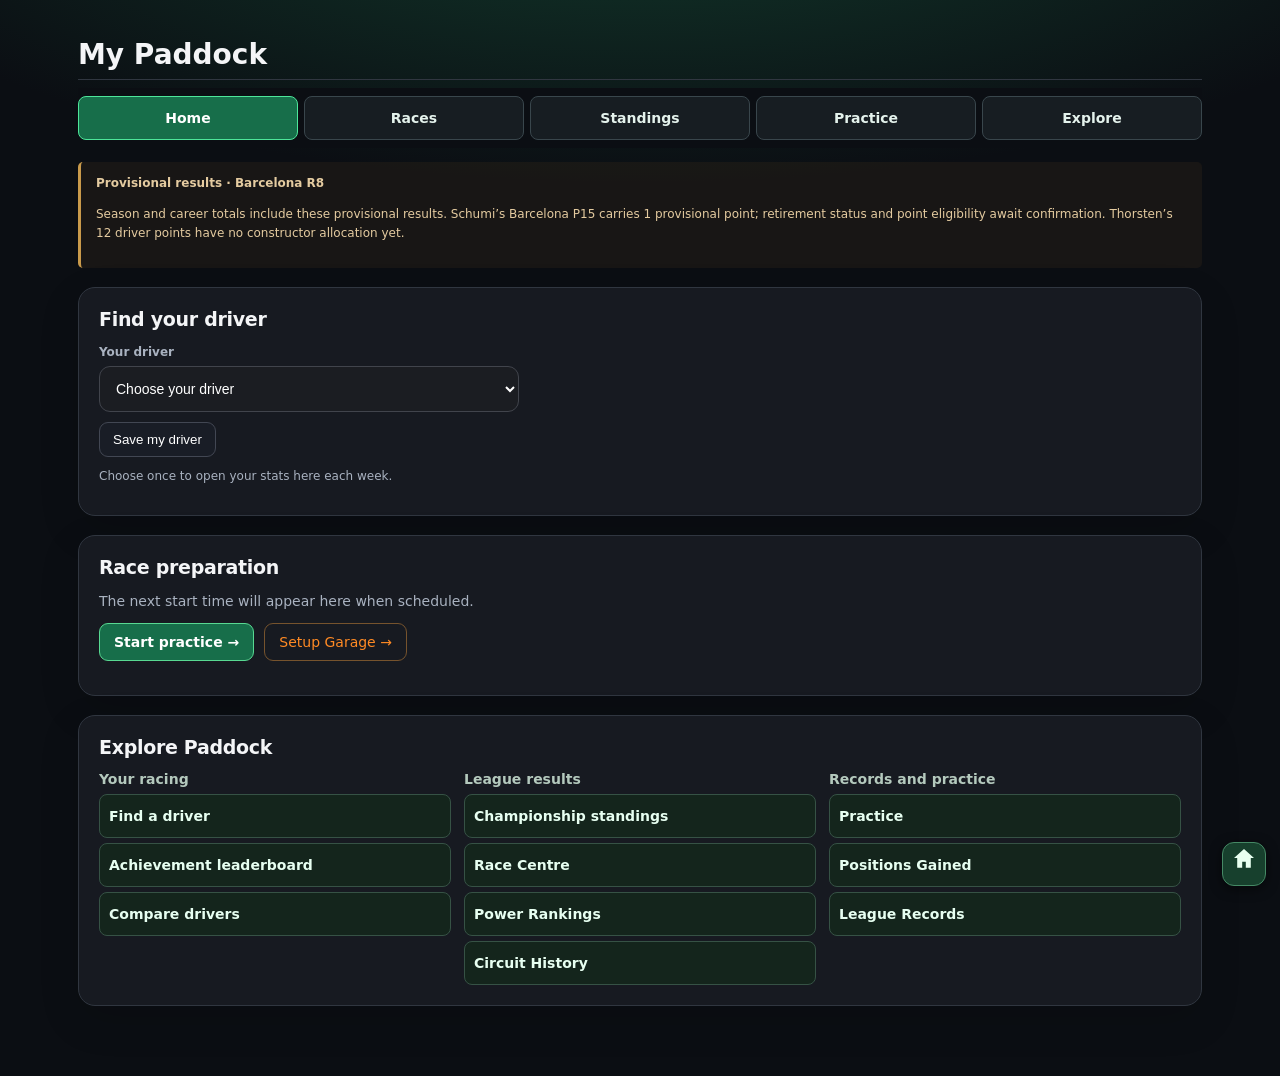
==== commit 4f26a6f1: "Record provisional Barcelona race and qualifying with pending statuses" ====
--- a/index.html
+++ b/index.html
@@ -140,10 +140,11 @@
 .paddock-career-averages{grid-template-columns:repeat(3,minmax(0,1fr));margin-top:-5px}
 .paddock-career-medals li{padding:0}.paddock-career-medals summary{cursor:pointer;min-height:44px;padding:8px;align-content:center}.paddock-career-medals li:has(details[open]){flex-basis:100%}.paddock-career-medals details p,.paddock-career-medals details a{margin:0 9px 9px}.paddock-career-medals details a{display:inline-flex;align-items:center;min-height:44px;color:#9af2bd}
 .paddock-explore{display:grid;gap:13px;grid-template-columns:repeat(3,minmax(0,1fr))}.paddock-explore>h2{grid-column:1/-1;margin:0}.paddock-explore h3{margin:0 0 7px;font-size:14px;color:#b4c9bd}.paddock-destinations{display:grid;gap:5px}.paddock-destinations a{display:flex;align-items:center;min-height:44px;padding:6px 9px;border:1px solid #365245;border-radius:8px;color:#e7fff1;background:#14251c;text-decoration:none;font-weight:700;overflow-wrap:anywhere}.paddock-destinations a:hover{border-color:#4de69a}.paddock-explore-link{min-width:0}.paddock-explore a:focus-visible{outline:2px solid #4de69a;outline-offset:2px}@media(max-width:680px){.paddock-explore{grid-template-columns:1fr}.paddock-destinations{grid-template-columns:repeat(2,minmax(0,1fr))}.paddock-destinations a{font-size:13px}}
- .career-team-label{display:flex;gap:8px;align-items:center;min-height:26px}.career-team-label .career-team-logo{width:25px;height:25px;object-fit:contain}.career-team-label [hidden]{display:none}.paddock-career-weekly{display:grid;grid-template-columns:1fr 1fr;margin:12px 0;gap:8px}.paddock-career-weekly>div{background:#0c121b;border-radius:8px;padding:8px 10px}.paddock-career-weekly dt{font-size:11px;color:#c0c9d5}.paddock-career-weekly dd{font-size:24px;font-weight:850;margin:3px 0 0;color:var(--team-accent)}[data-career-photo-status]:empty{display:none}</style><link rel="manifest" href="./manifest.webmanifest"><meta name="theme-color" content="#167b50"><link rel="icon" href="./pfrl-icon.svg" type="image/svg+xml"><link rel="stylesheet" href="./navigation.css"><link rel="stylesheet" href="./mobile.css"><script src="./mobile.js" defer></script><link rel="stylesheet" href="./home-nav.css"><link rel="stylesheet" href="./destination-nav.css"></head><body><main><div class="pfrl-home-bar"><a href="./index.html#mypaddock">Home</a></div><div class="archive-masthead"><div class="hero"><img class="neon-banner" src="PFRL%20Neon%20Racing%20League%20Banner.png" alt="PFRL neon racing league banner" loading="eager"></div><div class="top"><div><div class="brand">PFRL PADDOCK / OFFICIAL RACE ARCHIVE</div><h1>Statistics Centre</h1></div><span class="tag">SEASONS 9–12 · S9 PARTIAL</span></div><p class="sub">Your season. Your driver. Your history. Explore the PFRL race archive.</p></div>
+ .career-team-label{display:flex;gap:8px;align-items:center;min-height:26px}.career-team-label .career-team-logo{width:25px;height:25px;object-fit:contain}.career-team-label [hidden]{display:none}.paddock-career-weekly{display:grid;grid-template-columns:1fr 1fr;margin:12px 0;gap:8px}.paddock-career-weekly>div{background:#0c121b;border-radius:8px;padding:8px 10px}.paddock-career-weekly dt{font-size:11px;color:#c0c9d5}.paddock-career-weekly dd{font-size:24px;font-weight:850;margin:3px 0 0;color:var(--team-accent)}[data-career-photo-status]:empty{display:none}.paddock-career{box-sizing:border-box;width:100%;min-width:0;border-radius:18px}.paddock-career-hero{grid-template-columns:minmax(0,1fr) min(26%,110px)}.paddock-career-weekly,.paddock-career-stats{min-width:0}.paddock-career-weekly{grid-template-columns:repeat(2,minmax(0,1fr))}.career-stat-link{display:flex;flex-direction:column;justify-content:center;gap:3px;min-width:0;min-height:44px;padding:5px 3px;border-radius:8px;color:inherit;text-decoration:none;overflow-wrap:anywhere}.paddock-career-weekly .career-stat-link{padding:8px;background:#0c121b}.career-stat-link span{font-size:11px;color:#c0c9d5}.career-stat-link strong{font-size:clamp(16px,4.8vw,24px);color:var(--team-accent);line-height:1.1}.career-stat-link:hover{background:#202835}.career-stat-link:focus-visible{outline:2px solid var(--team-accent);outline-offset:1px}.paddock-career-medals li{min-width:0;max-width:100%;overflow-wrap:anywhere}.paddock-career-medals summary{white-space:normal}@media(max-width:680px){.paddock-career-stats{grid-template-columns:repeat(3,minmax(0,1fr))}}
+</style><link rel="manifest" href="./manifest.webmanifest"><meta name="theme-color" content="#167b50"><link rel="icon" href="./pfrl-icon.svg" type="image/svg+xml"><link rel="stylesheet" href="./navigation.css"><link rel="stylesheet" href="./mobile.css"><script src="./mobile.js" defer></script><link rel="stylesheet" href="./home-nav.css"><link rel="stylesheet" href="./destination-nav.css"></head><body><main><div class="pfrl-home-bar"><a href="./index.html#mypaddock">Home</a></div><div class="archive-masthead"><div class="hero"><img class="neon-banner" src="PFRL%20Neon%20Racing%20League%20Banner.png" alt="PFRL neon racing league banner" loading="eager"></div><div class="top"><div><div class="brand">PFRL PADDOCK / OFFICIAL RACE ARCHIVE</div><h1>Statistics Centre</h1></div><span class="tag">SEASONS 9–12 · S9 PARTIAL</span></div><p class="sub">Your season. Your driver. Your history. Explore the PFRL race archive.</p></div>
 <div class="paddock-menu-row"><h1 class="paddock-heading">My Paddock</h1></div><nav id="destinationNav" class="destination-nav" aria-label="Main navigation"><a href="#mypaddock" data-destination="home">Home</a><a href="#section/race" data-destination="race">Races</a><a href="#section/championship" data-destination="championship">Standings</a><a href="#practice" data-destination="practice">Practice</a><a href="#explore" data-destination="explore">Explore</a></nav><div class="filters" id="mainFilters"><div><label for="season">Season</label><select id="season"><option value="all" selected>All Seasons</option><option value="10">Season 10</option><option value="11">Season 11</option><option value="12">Season 12</option></select></div><div><label for="driver">Driver</label><select id="driver"></select></div></div>
 <section id="content"></section><div class="bottom-track" id="bottomTrack"><label for="circuit">Choose Track</label><select id="circuit"></select></div></main>
-<script>const DB={"races":[{"season":10,"round":1,"event":"China","winner":"DerQuotenPole","pole":"DerQuotenPole","dotd":null,"entries":14,"finished":12,"dnf":2,"dsq":0,"dns":0},{"season":10,"round":2,"event":"Bahrain","winner":"Thorrie","pole":"Jam","dotd":"Thorrie","entries":15,"finished":12,"dnf":1,"dsq":1,"dns":1},{"season":10,"round":3,"event":"Baku","winner":"DerQuotenPole","pole":"DerQuotenPole","dotd":"Imadd","entries":14,"finished":10,"dnf":4,"dsq":0,"dns":0},{"season":10,"round":4,"event":"Barcelona","winner":"DerQuotenPole","pole":"DerQuotenPole","dotd":"Watson","entries":12,"finished":10,"dnf":2,"dsq":0,"dns":0},{"season":10,"round":5,"event":"Australia","winner":"DerQuotenPole","pole":"DerQuotenPole","dotd":null,"entries":11,"finished":9,"dnf":2,"dsq":0,"dns":0},{"season":10,"round":6,"event":"Hungary","winner":"DerQuotenPole","pole":"DerQuotenPole","dotd":"Anxst","entries":12,"finished":9,"dnf":3,"dsq":0,"dns":0},{"season":11,"round":0,"event":"Barcelona","winner":"Links","pole":"Links","dotd":"AngryGuns","entries":12,"finished":10,"dnf":2,"dsq":0,"dns":0},{"season":11,"round":1,"event":"Monza","winner":"DerQuotenPole","pole":"DerQuotenPole","dotd":"Smokin Ash","entries":13,"finished":13,"dnf":0,"dsq":0,"dns":0},{"season":11,"round":2,"event":"Netherlands","winner":"Links","pole":"Links","dotd":"Watson","entries":12,"finished":10,"dnf":2,"dsq":0,"dns":0},{"season":11,"round":3,"event":"Silverstone","winner":"AngryGuns","pole":"AngryGuns","dotd":"Watson","entries":10,"finished":7,"dnf":1,"dsq":0,"dns":2},{"season":11,"round":4,"event":"Spa-Francorchamps","winner":"Links","pole":"DerQuotenPole","dotd":"Watson","entries":11,"finished":9,"dnf":2,"dsq":0,"dns":0},{"season":11,"round":5,"event":"Las Vegas","winner":"DerQuotenPole","pole":"DerQuotenPole","dotd":"Imadd","entries":16,"finished":14,"dnf":2,"dsq":0,"dns":0},{"season":11,"round":6,"event":"Austria","winner":"DerQuotenPole","pole":"DerQuotenPole","dotd":"CJ-Drama","entries":12,"finished":12,"dnf":0,"dsq":0,"dns":0},{"season":11,"round":7,"event":"Hungary","winner":"Links","pole":"Links","dotd":"Watson","entries":10,"finished":9,"dnf":1,"dsq":0,"dns":0},{"season":11,"round":8,"event":"Abu Dhabi","winner":"Schumi","pole":"Links","dotd":"Imadd","entries":9,"finished":9,"dnf":0,"dsq":0,"dns":0},{"season":11,"round":9,"event":"Monaco","winner":"Links","pole":"Schumi","dotd":"AngryGuns","entries":13,"finished":9,"dnf":4,"dsq":0,"dns":0},{"season":11,"round":10,"event":"Baku","winner":"Links","pole":"Links","dotd":"Frobby","entries":11,"finished":8,"dnf":3,"dsq":0,"dns":0},{"season":12,"round":0,"event":"Spa-Francorchamps","winner":"DerQuotenPole","pole":"DerQuotenPole","dotd":"Frobby","entries":12,"finished":10,"dnf":2,"dsq":0,"dns":0},{"season":12,"round":1,"event":"Austin","winner":"DerQuotenPole","pole":"DerQuotenPole","dotd":"Smokin Ash","entries":15,"finished":11,"dnf":4,"dsq":0,"dns":0},{"season":12,"round":2,"event":"Mexico","winner":"DerQuotenPole","pole":"DerQuotenPole","dotd":"Phwew","entries":11,"finished":11,"dnf":0,"dsq":0,"dns":0},{"season":12,"round":3,"event":"Brazil","winner":"Links","pole":"Schumi","dotd":"Phwew","entries":11,"finished":10,"dnf":1,"dsq":0,"dns":0},{"season":12,"round":4,"event":"Qatar","winner":"DerQuotenPole","pole":"DerQuotenPole","dotd":"AngryGuns","entries":13,"finished":10,"dnf":3,"dsq":0,"dns":0},{"season":12,"round":5,"event":"Madring","winner":"DerQuotenPole","pole":"DerQuotenPole","dotd":"Watson","entries":13,"finished":9,"dnf":4,"dsq":0,"dns":0},{"season":12,"round":6,"event":"Japan","winner":"DerQuotenPole","pole":"Links","dotd":"Frobby","entries":16,"finished":15,"dnf":1,"dsq":0,"dns":0},{"season":12,"round":7,"event":"Singapore","winner":"Links","pole":"Schumi","dotd":"FreshOJ","entries":19,"finished":14,"dnf":4,"dsq":1,"dns":0}],"results":[{"season":10,"round":1,"event":"China","driver":"DerQuotenPole","team":"Red Bull Racing Honda RBPT","qual":1,"qlap":91.69,"grid":1,"position":1,"status":"Finished","points":26,"bestlap":95.911,"laps":0,"notes":null},{"season":10,"round":1,"event":"China","driver":"Jordan","team":"Mercedes","qual":4,"qlap":92.693,"grid":4,"position":2,"status":"Finished","points":21,"bestlap":96.434,"laps":0,"notes":null},{"season":10,"round":1,"event":"China","driver":"Frobby","team":"Racing Bulls Honda RBPT","qual":7,"qlap":92.935,"grid":7,"position":3,"status":"Finished","points":17,"bestlap":96.477,"laps":0,"notes":null},{"season":10,"round":1,"event":"China","driver":"Lil Majin","team":"Ferrari","qual":3,"qlap":92.61,"grid":3,"position":4,"status":"Finished","points":14,"bestlap":96.388,"laps":0,"notes":null},{"season":10,"round":1,"event":"China","driver":"Phwew","team":"McLaren Mercedes","qual":9,"qlap":93.283,"grid":9,"position":5,"status":"Finished","points":12,"bestlap":95.873,"laps":0,"notes":null},{"season":10,"round":1,"event":"China","driver":"AngryGuns","team":"Alpine Renault","qual":2,"qlap":92.537,"grid":2,"position":6,"status":"Finished","points":10,"bestlap":95.552,"laps":0,"notes":null},{"season":10,"round":1,"event":"China","driver":"Watson","team":"Aston Martin Aramco Mercedes","qual":10,"qlap":93.581,"grid":10,"position":7,"status":"Finished","points":9,"bestlap":97.546,"laps":0,"notes":null},{"season":10,"round":1,"event":"China","driver":"GavBoi","team":"Red Bull Racing Honda RBPT","qual":6,"qlap":92.864,"grid":6,"position":8,"status":"Finished","points":8,"bestlap":97.057,"laps":0,"notes":null},{"season":10,"round":1,"event":"China","driver":"Smokin Ash","team":"Racing Bulls Honda RBPT","qual":8,"qlap":93.19,"grid":8,"position":9,"status":"Finished","points":7,"bestlap":96.842,"laps":0,"notes":null},{"season":10,"round":1,"event":"China","driver":"MystiCarl","team":"Kick Sauber Ferrari","qual":11,"qlap":93.903,"grid":11,"position":10,"status":"Finished","points":6,"bestlap":96.543,"laps":0,"notes":null},{"season":10,"round":1,"event":"China","driver":"Percival","team":"Alpine Renault","qual":13,"qlap":94.386,"grid":13,"position":11,"status":"Finished","points":5,"bestlap":97.314,"laps":0,"notes":null},{"season":10,"round":1,"event":"China","driver":"NastyHulk","team":"Haas Ferrari","qual":14,"qlap":102.176,"grid":14,"position":12,"status":"Finished","points":4,"bestlap":103.97,"laps":0,"notes":null},{"season":10,"round":1,"event":"China","driver":"CJ-Drama","team":"Mercedes","qual":12,"qlap":94.145,"grid":12,"position":13,"status":"DNF","points":0,"bestlap":98.898,"laps":0,"notes":null},{"season":10,"round":1,"event":"China","driver":"Anxst","team":"Williams Mercedes","qual":5,"qlap":92.725,"grid":5,"position":14,"status":"DNF","points":0,"bestlap":97.549,"laps":0,"notes":null},{"season":10,"round":2,"event":"Bahrain","driver":"Thorrie","team":"Ferrari","qual":5,"qlap":88.458,"grid":5,"position":1,"status":"Finished","points":26,"bestlap":91.913,"laps":0,"notes":null},{"season":10,"round":2,"event":"Bahrain","driver":"Jam","team":"Haas Ferrari","qual":1,"qlap":87.936,"grid":1,"position":2,"status":"Finished","points":21,"bestlap":90.979,"laps":0,"notes":null},{"season":10,"round":2,"event":"Bahrain","driver":"Frobby","team":"Racing Bulls Honda RBPT","qual":8,"qlap":88.625,"grid":8,"position":3,"status":"Finished","points":17,"bestlap":92.242,"laps":0,"notes":null},{"season":10,"round":2,"event":"Bahrain","driver":"AngryGuns","team":"Alpine Renault","qual":2,"qlap":87.937,"grid":2,"position":4,"status":"Finished","points":14,"bestlap":91.482,"laps":0,"notes":null},{"season":10,"round":2,"event":"Bahrain","driver":"Smokin Ash","team":"Racing Bulls Honda RBPT","qual":6,"qlap":88.502,"grid":6,"position":5,"status":"Finished","points":12,"bestlap":92.658,"laps":0,"notes":null},{"season":10,"round":2,"event":"Bahrain","driver":"Lewis95","team":"McLaren Mercedes","qual":3,"qlap":87.974,"grid":3,"position":6,"status":"Finished","points":10,"bestlap":91.606,"laps":0,"notes":null},{"season":10,"round":2,"event":"Bahrain","driver":"Lukasz","team":"Aston Martin Aramco Mercedes","qual":9,"qlap":88.774,"grid":9,"position":7,"status":"Finished","points":9,"bestlap":91.153,"laps":0,"notes":null},{"season":10,"round":2,"event":"Bahrain","driver":"Watson","team":"Aston Martin Aramco Mercedes","qual":10,"qlap":88.786,"grid":10,"position":8,"status":"Finished","points":8,"bestlap":92.004,"laps":0,"notes":null},{"season":10,"round":2,"event":"Bahrain","driver":"CJ-Drama","team":"Mercedes","qual":11,"qlap":89.409,"grid":11,"position":9,"status":"Finished","points":7,"bestlap":92.437,"laps":0,"notes":null},{"season":10,"round":2,"event":"Bahrain","driver":"MystiCarl","team":"Kick Sauber Ferrari","qual":13,"qlap":89.863,"grid":13,"position":10,"status":"Finished","points":6,"bestlap":92.594,"laps":0,"notes":null},{"season":10,"round":2,"event":"Bahrain","driver":"Percival","team":"Alpine Renault","qual":12,"qlap":89.463,"grid":12,"position":11,"status":"Finished","points":5,"bestlap":93.044,"laps":0,"notes":null},{"season":10,"round":2,"event":"Bahrain","driver":"NastyHulk","team":"Red Bull Racing Honda RBPT","qual":14,"qlap":96.302,"grid":14,"position":12,"status":"Finished","points":4,"bestlap":97.638,"laps":0,"notes":null},{"season":10,"round":2,"event":"Bahrain","driver":"Imadd","team":"Williams Mercedes","qual":7,"qlap":88.532,"grid":7,"position":5,"status":"DSQ","points":0,"bestlap":91.214,"laps":0,"notes":null},{"season":10,"round":2,"event":"Bahrain","driver":"Phwew","team":"McLaren Mercedes","qual":4,"qlap":88.189,"grid":4,"position":14,"status":"DNF","points":0,"bestlap":91.844,"laps":0,"notes":null},{"season":10,"round":2,"event":"Bahrain","driver":"Jordan","team":"Mercedes","qual":null,"qlap":null,"grid":0,"position":15,"status":"DNS","points":0,"bestlap":null,"laps":0,"notes":null},{"season":10,"round":3,"event":"Baku","driver":"DerQuotenPole","team":"Red Bull Racing Honda RBPT","qual":1,"qlap":98.156,"grid":1,"position":1,"status":"Finished","points":26,"bestlap":101.63,"laps":0,"notes":null},{"season":10,"round":3,"event":"Baku","driver":"Frobby","team":"Racing Bulls Honda RBPT","qual":4,"qlap":99.733,"grid":4,"position":2,"status":"Finished","points":21,"bestlap":102.001,"laps":0,"notes":null},{"season":10,"round":3,"event":"Baku","driver":"AngryGuns","team":"Alpine Renault","qual":2,"qlap":99.285,"grid":2,"position":3,"status":"Finished","points":17,"bestlap":102.781,"laps":0,"notes":null},{"season":10,"round":3,"event":"Baku","driver":"Imadd","team":"Williams Mercedes","qual":14,"qlap":null,"grid":14,"position":4,"status":"Finished","points":14,"bestlap":102.817,"laps":0,"notes":null},{"season":10,"round":3,"event":"Baku","driver":"CJ-Drama","team":"Mercedes","qual":9,"qlap":100.504,"grid":9,"position":5,"status":"Finished","points":12,"bestlap":102.292,"laps":0,"notes":null},{"season":10,"round":3,"event":"Baku","driver":"Thorrie","team":"Ferrari","qual":11,"qlap":101.357,"grid":11,"position":6,"status":"Finished","points":10,"bestlap":104.287,"laps":0,"notes":null},{"season":10,"round":3,"event":"Baku","driver":"MystiCarl","team":"Kick Sauber Ferrari","qual":10,"qlap":100.665,"grid":10,"position":7,"status":"Finished","points":9,"bestlap":104.166,"laps":0,"notes":null},{"season":10,"round":3,"event":"Baku","driver":"Lukasz","team":"Aston Martin Aramco Mercedes","qual":7,"qlap":100.39,"grid":7,"position":8,"status":"Finished","points":8,"bestlap":103.399,"laps":0,"notes":null},{"season":10,"round":3,"event":"Baku","driver":"Percival","team":"Alpine Renault","qual":12,"qlap":101.734,"grid":12,"position":9,"status":"Finished","points":7,"bestlap":104.531,"laps":0,"notes":null},{"season":10,"round":3,"event":"Baku","driver":"GavBoi","team":"Red Bull Racing Honda RBPT","qual":3,"qlap":99.511,"grid":3,"position":10,"status":"Finished","points":6,"bestlap":102.754,"laps":0,"notes":null},{"season":10,"round":3,"event":"Baku","driver":"Smokin Ash","team":"Racing Bulls Honda RBPT","qual":5,"qlap":99.797,"grid":5,"position":11,"status":"DNF","points":0,"bestlap":103.147,"laps":0,"notes":null},{"season":10,"round":3,"event":"Baku","driver":"Anxst","team":"Williams Mercedes","qual":8,"qlap":100.406,"grid":8,"position":12,"status":"DNF","points":0,"bestlap":125.16,"laps":0,"notes":null},{"season":10,"round":3,"event":"Baku","driver":"NastyHulk","team":"McLaren Mercedes","qual":13,"qlap":108.769,"grid":13,"position":13,"status":"DNF","points":0,"bestlap":null,"laps":0,"notes":null},{"season":10,"round":3,"event":"Baku","driver":"Watson","team":"Aston Martin Aramco Mercedes","qual":6,"qlap":99.884,"grid":6,"position":14,"status":"DNF","points":0,"bestlap":103.886,"laps":0,"notes":null},{"season":10,"round":4,"event":"Barcelona","driver":"DerQuotenPole","team":"Red Bull Racing Honda RBPT","qual":1,"qlap":71.725,"grid":1,"position":1,"status":"Finished","points":26,"bestlap":74.616,"laps":0,"notes":null},{"season":10,"round":4,"event":"Barcelona","driver":"Frobby","team":"Racing Bulls Honda RBPT","qual":4,"qlap":72.644,"grid":4,"position":2,"status":"Finished","points":21,"bestlap":75.591,"laps":0,"notes":null},{"season":10,"round":4,"event":"Barcelona","driver":"AngryGuns","team":"Alpine Renault","qual":2,"qlap":72.559,"grid":2,"position":3,"status":"Finished","points":17,"bestlap":75.366,"laps":0,"notes":null},{"season":10,"round":4,"event":"Barcelona","driver":"GavBoi","team":"Red Bull Racing Honda RBPT","qual":5,"qlap":72.823,"grid":5,"position":4,"status":"Finished","points":14,"bestlap":76.198,"laps":0,"notes":null},{"season":10,"round":4,"event":"Barcelona","driver":"Watson","team":"Aston Martin Aramco Mercedes","qual":9,"qlap":73.47,"grid":12,"position":5,"status":"Finished","points":12,"bestlap":75.677,"laps":0,"notes":null},{"season":10,"round":4,"event":"Barcelona","driver":"Smokin Ash","team":"Racing Bulls Honda RBPT","qual":7,"qlap":72.858,"grid":7,"position":6,"status":"Finished","points":10,"bestlap":76.364,"laps":0,"notes":null},{"season":10,"round":4,"event":"Barcelona","driver":"CJ-Drama","team":"Mercedes","qual":8,"qlap":73.01,"grid":8,"position":7,"status":"Finished","points":9,"bestlap":74.652,"laps":0,"notes":null},{"season":10,"round":4,"event":"Barcelona","driver":"Percival","team":"Alpine Renault","qual":11,"qlap":73.918,"grid":10,"position":8,"status":"Finished","points":8,"bestlap":76.124,"laps":0,"notes":null},{"season":10,"round":4,"event":"Barcelona","driver":"MystiCarl","team":"Kick Sauber Ferrari","qual":10,"qlap":73.726,"grid":9,"position":9,"status":"Finished","points":7,"bestlap":76.151,"laps":0,"notes":null},{"season":10,"round":4,"event":"Barcelona","driver":"NastyHulk","team":"Reserve","qual":12,"qlap":79.867,"grid":11,"position":10,"status":"Finished","points":6,"bestlap":80.319,"laps":0,"notes":null},{"season":10,"round":4,"event":"Barcelona","driver":"Anxst","team":"Williams Mercedes","qual":3,"qlap":72.638,"grid":3,"position":11,"status":"DNF","points":0,"bestlap":75.779,"laps":0,"notes":null},{"season":10,"round":4,"event":"Barcelona","driver":"Lil Majin","team":"Ferrari","qual":6,"qlap":72.843,"grid":6,"position":12,"status":"DNF","points":0,"bestlap":74.992,"laps":0,"notes":null},{"season":10,"round":5,"event":"Australia","driver":"DerQuotenPole","team":"Red Bull Racing Honda RBPT","qual":1,"qlap":75.344,"grid":1,"position":1,"status":"Finished","points":26,"bestlap":77.402,"laps":0,"notes":null},{"season":10,"round":5,"event":"Australia","driver":"AngryGuns","team":"Alpine Renault","qual":2,"qlap":75.949,"grid":2,"position":2,"status":"Finished","points":21,"bestlap":78.942,"laps":0,"notes":null},{"season":10,"round":5,"event":"Australia","driver":"Imadd","team":"Williams Mercedes","qual":4,"qlap":76.473,"grid":4,"position":3,"status":"Finished","points":17,"bestlap":80.944,"laps":0,"notes":null},{"season":10,"round":5,"event":"Australia","driver":"Watson","team":"Aston Martin Aramco Mercedes","qual":6,"qlap":76.933,"grid":6,"position":4,"status":"Finished","points":14,"bestlap":79.818,"laps":0,"notes":null},{"season":10,"round":5,"event":"Australia","driver":"Smokin Ash","team":"Racing Bulls Honda RBPT","qual":7,"qlap":77.148,"grid":7,"position":5,"status":"Finished","points":12,"bestlap":81.399,"laps":0,"notes":null},{"season":10,"round":5,"event":"Australia","driver":"Percival","team":"Alpine Renault","qual":10,"qlap":78.618,"grid":10,"position":6,"status":"Finished","points":10,"bestlap":82.218,"laps":0,"notes":null},{"season":10,"round":5,"event":"Australia","driver":"MystiCarl","team":"Kick Sauber Ferrari","qual":8,"qlap":77.945,"grid":8,"position":7,"status":"Finished","points":9,"bestlap":79.388,"laps":0,"notes":null},{"season":10,"round":5,"event":"Australia","driver":"Reaper","team":"Ferrari","qual":9,"qlap":78.5,"grid":9,"position":8,"status":"Finished","points":8,"bestlap":81.779,"laps":0,"notes":null},{"season":10,"round":5,"event":"Australia","driver":"NastyHulk","team":"McLaren Mercedes","qual":11,"qlap":83.981,"grid":11,"position":9,"status":"Finished","points":7,"bestlap":86.564,"laps":0,"notes":null},{"season":10,"round":5,"event":"Australia","driver":"Frobby","team":"Racing Bulls Honda RBPT","qual":5,"qlap":76.658,"grid":5,"position":10,"status":"DNF","points":0,"bestlap":null,"laps":0,"notes":null},{"season":10,"round":5,"event":"Australia","driver":"GavBoi","team":"Red Bull Racing Honda RBPT","qual":3,"qlap":76.463,"grid":3,"position":11,"status":"DNF","points":0,"bestlap":null,"laps":0,"notes":null},{"season":10,"round":6,"event":"Hungary","driver":"DerQuotenPole","team":"Red Bull Racing Honda RBPT","qual":1,"qlap":74.717,"grid":1,"position":1,"status":"Finished","points":26,"bestlap":77.911,"laps":0,"notes":null},{"season":10,"round":6,"event":"Hungary","driver":"Anxst","team":"Williams Mercedes","qual":3,"qlap":75.98,"grid":3,"position":2,"status":"Finished","points":21,"bestlap":78.047,"laps":0,"notes":null},{"season":10,"round":6,"event":"Hungary","driver":"AngryGuns","team":"Alpine Renault","qual":2,"qlap":75.55,"grid":2,"position":3,"status":"Finished","points":17,"bestlap":79.214,"laps":0,"notes":null},{"season":10,"round":6,"event":"Hungary","driver":"GavBoi","team":"Red Bull Racing Honda RBPT","qual":5,"qlap":76.087,"grid":5,"position":4,"status":"Finished","points":14,"bestlap":79.513,"laps":0,"notes":null},{"season":10,"round":6,"event":"Hungary","driver":"Frobby","team":"Racing Bulls Honda RBPT","qual":4,"qlap":76.025,"grid":4,"position":5,"status":"Finished","points":12,"bestlap":78.545,"laps":0,"notes":null},{"season":10,"round":6,"event":"Hungary","driver":"Watson","team":"Aston Martin Aramco Mercedes","qual":7,"qlap":76.307,"grid":7,"position":6,"status":"Finished","points":10,"bestlap":79.838,"laps":0,"notes":null},{"season":10,"round":6,"event":"Hungary","driver":"Smokin Ash","team":"Racing Bulls Honda RBPT","qual":8,"qlap":76.722,"grid":8,"position":7,"status":"Finished","points":9,"bestlap":79.104,"laps":0,"notes":null},{"season":10,"round":6,"event":"Hungary","driver":"MystiCarl","team":"Kick Sauber Ferrari","qual":10,"qlap":77.641,"grid":10,"position":8,"status":"Finished","points":8,"bestlap":79.729,"laps":0,"notes":null},{"season":10,"round":6,"event":"Hungary","driver":"Reaper","team":"Haas Ferrari","qual":9,"qlap":77.283,"grid":9,"position":9,"status":"Finished","points":7,"bestlap":80.779,"laps":0,"notes":null},{"season":10,"round":6,"event":"Hungary","driver":"Imadd","team":"Williams Mercedes","qual":6,"qlap":76.269,"grid":6,"position":10,"status":"DNF","points":0,"bestlap":79.486,"laps":0,"notes":null},{"season":10,"round":6,"event":"Hungary","driver":"CJ-Drama","team":"Mercedes","qual":11,"qlap":80.372,"grid":11,"position":11,"status":"DNF","points":0,"bestlap":80.779,"laps":0,"notes":null},{"season":10,"round":6,"event":"Hungary","driver":"NastyHulk","team":"McLaren Mercedes","qual":12,"qlap":83.519,"grid":12,"position":12,"status":"DNF","points":0,"bestlap":91.781,"laps":0,"notes":null},{"season":11,"round":0,"event":"Barcelona","driver":"Lukasz","team":"Aston Martin","qual":9,"qlap":75.133,"grid":9,"position":8,"status":"Finished","points":0,"bestlap":77.087,"laps":null,"notes":null},{"season":11,"round":0,"event":"Barcelona","driver":"Simons","team":"Aston Martin","qual":12,"qlap":75.508,"grid":12,"position":7,"status":"Finished","points":0,"bestlap":77.504,"laps":null,"notes":null},{"season":11,"round":0,"event":"Barcelona","driver":"CJ-Drama","team":"Ferrari","qual":8,"qlap":74.86,"grid":8,"position":12,"status":"DNF","points":0,"bestlap":null,"laps":0,"notes":null},{"season":11,"round":0,"event":"Barcelona","driver":"Frobby","team":"Ferrari","qual":2,"qlap":74.071,"grid":2,"position":11,"status":"DNF","points":0,"bestlap":76.429,"laps":30,"notes":null},{"season":11,"round":0,"event":"Barcelona","driver":"AngryGuns","team":"McLaren","qual":10,"qlap":75.156,"grid":10,"position":9,"status":"Finished","points":0,"bestlap":75,"laps":null,"notes":null},{"season":11,"round":0,"event":"Barcelona","driver":"Watson","team":"Mercedes","qual":4,"qlap":74.184,"grid":4,"position":6,"status":"Finished","points":0,"bestlap":76.25,"laps":null,"notes":null},{"season":11,"round":0,"event":"Barcelona","driver":"Anxst","team":"Racing Bulls","qual":3,"qlap":74.114,"grid":3,"position":3,"status":"Finished","points":0,"bestlap":76.754,"laps":null,"notes":null},{"season":11,"round":0,"event":"Barcelona","driver":"Imadd","team":"Racing Bulls","qual":6,"qlap":74.394,"grid":6,"position":4,"status":"Finished","points":0,"bestlap":77.005,"laps":null,"notes":null},{"season":11,"round":0,"event":"Barcelona","driver":"Phwew","team":"Red Bull","qual":5,"qlap":74.357,"grid":5,"position":2,"status":"Finished","points":0,"bestlap":76.391,"laps":null,"notes":null},{"season":11,"round":0,"event":"Barcelona","driver":"Smokin Ash","team":"Red Bull","qual":7,"qlap":74.554,"grid":7,"position":5,"status":"Finished","points":0,"bestlap":76.838,"laps":null,"notes":null},{"season":11,"round":0,"event":"Barcelona","driver":"Links","team":"Williams","qual":1,"qlap":73.609,"grid":1,"position":1,"status":"Finished","points":0,"bestlap":76.23,"laps":33,"notes":null},{"season":11,"round":0,"event":"Barcelona","driver":"Reaper","team":"Williams","qual":11,"qlap":75.498,"grid":11,"position":10,"status":"Finished","points":0,"bestlap":77.352,"laps":null,"notes":null},{"season":11,"round":1,"event":"Monza","driver":"Percival","team":"Alpine","qual":11,"qlap":81.671,"grid":11,"position":10,"status":"Finished","points":6,"bestlap":83.774,"laps":27,"notes":null},{"season":11,"round":1,"event":"Monza","driver":"Lukasz","team":"Aston Martin","qual":9,"qlap":81.207,"grid":9,"position":11,"status":"Finished","points":5,"bestlap":83.112,"laps":27,"notes":null},{"season":11,"round":1,"event":"Monza","driver":"CJ-Drama","team":"Ferrari","qual":8,"qlap":80.999,"grid":8,"position":9,"status":"Finished","points":7,"bestlap":83.304,"laps":27,"notes":null},{"season":11,"round":1,"event":"Monza","driver":"Frobby","team":"Ferrari","qual":4,"qlap":80.432,"grid":4,"position":3,"status":"Finished","points":17,"bestlap":82.439,"laps":27,"notes":null},{"season":11,"round":1,"event":"Monza","driver":"DerQuotenPole","team":"Haas","qual":1,"qlap":79.264,"grid":1,"position":1,"status":"Finished","points":26,"bestlap":80.719,"laps":27,"notes":null},{"season":11,"round":1,"event":"Monza","driver":"AngryGuns","team":"McLaren","qual":3,"qlap":80.133,"grid":3,"position":2,"status":"Finished","points":21,"bestlap":82.204,"laps":27,"notes":null},{"season":11,"round":1,"event":"Monza","driver":"NastyHulk","team":"McLaren","qual":13,"qlap":89.05,"grid":13,"position":13,"status":"Finished","points":3,"bestlap":87.566,"laps":24,"notes":null},{"season":11,"round":1,"event":"Monza","driver":"Schumi","team":"Mercedes","qual":6,"qlap":80.722,"grid":6,"position":5,"status":"Finished","points":12,"bestlap":82.36,"laps":27,"notes":null},{"season":11,"round":1,"event":"Monza","driver":"Watson","team":"Mercedes","qual":10,"qlap":81.464,"grid":10,"position":7,"status":"Finished","points":9,"bestlap":83.3,"laps":27,"notes":null},{"season":11,"round":1,"event":"Monza","driver":"Imadd","team":"Racing Bulls","qual":7,"qlap":80.877,"grid":7,"position":8,"status":"Finished","points":8,"bestlap":83.025,"laps":27,"notes":null},{"season":11,"round":1,"event":"Monza","driver":"Smokin Ash","team":"Red Bull","qual":5,"qlap":80.663,"grid":5,"position":6,"status":"Finished","points":10,"bestlap":82.742,"laps":27,"notes":null},{"season":11,"round":1,"event":"Monza","driver":"Links","team":"Williams","qual":2,"qlap":79.812,"grid":2,"position":4,"status":"Finished","points":14,"bestlap":81.939,"laps":27,"notes":null},{"season":11,"round":1,"event":"Monza","driver":"Reaper","team":"Williams","qual":12,"qlap":82.494,"grid":12,"position":12,"status":"Finished","points":4,"bestlap":84.541,"laps":26,"notes":null},{"season":11,"round":2,"event":"Netherlands","driver":"Percival","team":"Alpine","qual":10,"qlap":71.794,"grid":10,"position":5,"status":"Finished","points":12,"bestlap":84.532,"laps":36,"notes":null},{"season":11,"round":2,"event":"Netherlands","driver":"Lukasz","team":"Aston Martin","qual":9,"qlap":71.724,"grid":9,"position":10,"status":"Finished","points":6,"bestlap":84.642,"laps":35,"notes":null},{"season":11,"round":2,"event":"Netherlands","driver":"You Reds","team":"Audi","qual":12,"qlap":75.744,"grid":12,"position":9,"status":"Finished","points":7,"bestlap":84.644,"laps":35,"notes":null},{"season":11,"round":2,"event":"Netherlands","driver":"CJ-Drama","team":"Ferrari","qual":4,"qlap":71.164,"grid":4,"position":4,"status":"Finished","points":14,"bestlap":83.46,"laps":36,"notes":null},{"season":11,"round":2,"event":"Netherlands","driver":"Frobby","team":"Ferrari","qual":2,"qlap":70.547,"grid":2,"position":12,"status":"DNF","points":0,"bestlap":84.282,"laps":9,"notes":null},{"season":11,"round":2,"event":"Netherlands","driver":"MystiCarl","team":"Haas","qual":11,"qlap":72.112,"grid":11,"position":7,"status":"Finished","points":9,"bestlap":84.232,"laps":35,"notes":null},{"season":11,"round":2,"event":"Netherlands","driver":"AngryGuns","team":"McLaren","qual":3,"qlap":70.791,"grid":3,"position":2,"status":"Finished","points":21,"bestlap":82.652,"laps":36,"notes":null},{"season":11,"round":2,"event":"Netherlands","driver":"Watson","team":"Mercedes","qual":8,"qlap":71.631,"grid":8,"position":3,"status":"Finished","points":17,"bestlap":83.648,"laps":36,"notes":null},{"season":11,"round":2,"event":"Netherlands","driver":"Imadd","team":"Racing Bulls","qual":5,"qlap":71.186,"grid":5,"position":8,"status":"Finished","points":8,"bestlap":84.12,"laps":35,"notes":null},{"season":11,"round":2,"event":"Netherlands","driver":"Phwew","team":"Red Bull","qual":6,"qlap":71.24,"grid":6,"position":11,"status":"DNF","points":0,"bestlap":82.804,"laps":32,"notes":null},{"season":11,"round":2,"event":"Netherlands","driver":"Smokin Ash","team":"Red Bull","qual":7,"qlap":71.413,"grid":7,"position":6,"status":"Finished","points":10,"bestlap":83.967,"laps":35,"notes":null},{"season":11,"round":2,"event":"Netherlands","driver":"Links","team":"Williams","qual":1,"qlap":70.413,"grid":1,"position":1,"status":"Finished","points":26,"bestlap":81.375,"laps":36,"notes":null},{"season":11,"round":3,"event":"Silverstone","driver":"Percival","team":"Alpine","qual":7,"qlap":89.85,"grid":7,"position":6,"status":"Finished","points":10,"bestlap":104.217,"laps":26,"notes":null},{"season":11,"round":3,"event":"Silverstone","driver":"Simons","team":"Aston Martin","qual":0,"qlap":null,"grid":null,"position":null,"status":"DNS","points":0,"bestlap":null,"laps":0,"notes":null},{"season":11,"round":3,"event":"Silverstone","driver":"CJ-Drama","team":"Ferrari","qual":0,"qlap":null,"grid":null,"position":null,"status":"DNS","points":0,"bestlap":null,"laps":0,"notes":null},{"season":11,"round":3,"event":"Silverstone","driver":"Frobby","team":"Ferrari","qual":4,"qlap":88.71,"grid":4,"position":4,"status":"Finished","points":14,"bestlap":102.572,"laps":26,"notes":null},{"season":11,"round":3,"event":"Silverstone","driver":"AngryGuns","team":"McLaren","qual":1,"qlap":87.908,"grid":1,"position":1,"status":"Finished","points":26,"bestlap":101.514,"laps":26,"notes":null},{"season":11,"round":3,"event":"Silverstone","driver":"NastyHulk","team":"McLaren","qual":8,"qlap":100.454,"grid":8,"position":7,"status":"Finished","points":9,"bestlap":111.527,"laps":26,"notes":null},{"season":11,"round":3,"event":"Silverstone","driver":"Watson","team":"Mercedes","qual":6,"qlap":89.471,"grid":6,"position":2,"status":"Finished","points":21,"bestlap":101.092,"laps":26,"notes":null},{"season":11,"round":3,"event":"Silverstone","driver":"Imadd","team":"Racing Bulls","qual":5,"qlap":89.306,"grid":5,"position":5,"status":"Finished","points":12,"bestlap":102.402,"laps":26,"notes":null},{"season":11,"round":3,"event":"Silverstone","driver":"Phwew","team":"Red Bull","qual":3,"qlap":88.33,"grid":3,"position":8,"status":"DNF","points":0,"bestlap":102.638,"laps":0,"notes":null},{"season":11,"round":3,"event":"Silverstone","driver":"Links","team":"Williams","qual":2,"qlap":88.037,"grid":2,"position":3,"status":"Finished","points":17,"bestlap":101.395,"laps":26,"notes":null},{"season":11,"round":4,"event":"Spa-Francorchamps","driver":"Percival","team":"Alpine","qual":11,"qlap":107.934,"grid":11,"position":7,"status":"Finished","points":9,"bestlap":121.527,"laps":22,"notes":null},{"season":11,"round":4,"event":"Spa-Francorchamps","driver":"CJ-Drama","team":"Ferrari","qual":7,"qlap":106.403,"grid":7,"position":9,"status":"Finished","points":7,"bestlap":119.811,"laps":22,"notes":null},{"season":11,"round":4,"event":"Spa-Francorchamps","driver":"Frobby","team":"Ferrari","qual":8,"qlap":106.561,"grid":8,"position":6,"status":"Finished","points":10,"bestlap":120.918,"laps":22,"notes":null},{"season":11,"round":4,"event":"Spa-Francorchamps","driver":"DerQuotenPole","team":"Haas","qual":1,"qlap":104.824,"grid":1,"position":10,"status":"DNF","points":0,"bestlap":118.56,"laps":14,"notes":null},{"season":11,"round":4,"event":"Spa-Francorchamps","driver":"AngryGuns","team":"McLaren","qual":3,"qlap":105.507,"grid":3,"position":2,"status":"Finished","points":21,"bestlap":119.829,"laps":22,"notes":null},{"season":11,"round":4,"event":"Spa-Francorchamps","driver":"Watson","team":"Mercedes","qual":9,"qlap":106.607,"grid":9,"position":3,"status":"Finished","points":17,"bestlap":119.931,"laps":22,"notes":null},{"season":11,"round":4,"event":"Spa-Francorchamps","driver":"Anxst","team":"Racing Bulls","qual":4,"qlap":106.038,"grid":4,"position":11,"status":"DNF","points":0,"bestlap":121.794,"laps":12,"notes":null},{"season":11,"round":4,"event":"Spa-Francorchamps","driver":"Imadd","team":"Racing Bulls","qual":10,"qlap":106.98,"grid":10,"position":4,"status":"Finished","points":14,"bestlap":120.125,"laps":22,"notes":null},{"season":11,"round":4,"event":"Spa-Francorchamps","driver":"Phwew","team":"Red Bull","qual":5,"qlap":106.157,"grid":5,"position":5,"status":"Finished","points":12,"bestlap":120.429,"laps":22,"notes":null},{"season":11,"round":4,"event":"Spa-Francorchamps","driver":"Smokin Ash","team":"Red Bull","qual":6,"qlap":106.267,"grid":6,"position":8,"status":"Finished","points":8,"bestlap":120.926,"laps":22,"notes":null},{"season":11,"round":4,"event":"Spa-Francorchamps","driver":"Links","team":"Williams","qual":2,"qlap":105.438,"grid":2,"position":1,"status":"Finished","points":26,"bestlap":118.524,"laps":22,"notes":null},{"season":11,"round":5,"event":"Las Vegas","driver":"Percival","team":"Alpine","qual":13,"qlap":93.908,"grid":13,"position":16,"status":"DNF","points":0,"bestlap":98.62,"laps":2,"notes":null},{"season":11,"round":5,"event":"Las Vegas","driver":"Lukasz","team":"Aston Martin","qual":12,"qlap":93.511,"grid":12,"position":11,"status":"Finished","points":5,"bestlap":96.963,"laps":25,"notes":null},{"season":11,"round":5,"event":"Las Vegas","driver":"Jordan","team":"Audi","qual":8,"qlap":93.193,"grid":8,"position":3,"status":"Finished","points":17,"bestlap":94.6,"laps":25,"notes":null},{"season":11,"round":5,"event":"Las Vegas","driver":"FreshOJ","team":"Cadillac","qual":5,"qlap":92.91,"grid":5,"position":12,"status":"Finished","points":4,"bestlap":94.96,"laps":25,"notes":null},{"season":11,"round":5,"event":"Las Vegas","driver":"Olus The Best","team":"Cadillac","qual":10,"qlap":93.241,"grid":10,"position":10,"status":"Finished","points":6,"bestlap":96.525,"laps":25,"notes":null},{"season":11,"round":5,"event":"Las Vegas","driver":"CJ-Drama","team":"Ferrari","qual":16,"qlap":null,"grid":16,"position":14,"status":"Finished","points":2,"bestlap":94.239,"laps":24,"notes":null},{"season":11,"round":5,"event":"Las Vegas","driver":"Frobby","team":"Ferrari","qual":4,"qlap":92.706,"grid":4,"position":2,"status":"Finished","points":21,"bestlap":95.038,"laps":25,"notes":null},{"season":11,"round":5,"event":"Las Vegas","driver":"DerQuotenPole","team":"Haas","qual":1,"qlap":92.051,"grid":1,"position":1,"status":"Finished","points":26,"bestlap":94.937,"laps":25,"notes":null},{"season":11,"round":5,"event":"Las Vegas","driver":"MystiCarl","team":"Haas","qual":14,"qlap":94.067,"grid":14,"position":13,"status":"Finished","points":3,"bestlap":95.878,"laps":25,"notes":null},{"season":11,"round":5,"event":"Las Vegas","driver":"AngryGuns","team":"McLaren","qual":3,"qlap":92.545,"grid":3,"position":9,"status":"Finished","points":7,"bestlap":94.511,"laps":25,"notes":null},{"season":11,"round":5,"event":"Las Vegas","driver":"NastyHulk","team":"McLaren","qual":15,"qlap":99.439,"grid":15,"position":15,"status":"DNF","points":0,"bestlap":103.782,"laps":8,"notes":null},{"season":11,"round":5,"event":"Las Vegas","driver":"Watson","team":"Mercedes","qual":7,"qlap":92.968,"grid":7,"position":8,"status":"Finished","points":8,"bestlap":95.754,"laps":25,"notes":null},{"season":11,"round":5,"event":"Las Vegas","driver":"Anxst","team":"Racing Bulls","qual":6,"qlap":92.927,"grid":6,"position":7,"status":"Finished","points":9,"bestlap":95.649,"laps":25,"notes":null},{"season":11,"round":5,"event":"Las Vegas","driver":"Imadd","team":"Racing Bulls","qual":11,"qlap":93.42,"grid":11,"position":5,"status":"Finished","points":12,"bestlap":95.779,"laps":25,"notes":null},{"season":11,"round":5,"event":"Las Vegas","driver":"Smokin Ash","team":"Red Bull","qual":9,"qlap":93.239,"grid":9,"position":6,"status":"Finished","points":10,"bestlap":95.821,"laps":25,"notes":null},{"season":11,"round":5,"event":"Las Vegas","driver":"Links","team":"Williams","qual":2,"qlap":92.286,"grid":2,"position":4,"status":"Finished","points":14,"bestlap":94.572,"laps":25,"notes":null},{"season":11,"round":6,"event":"Austria","driver":"Percival","team":"Alpine","qual":11,"qlap":66.602,"grid":10,"position":11,"status":"Finished","points":5,"bestlap":68.076,"laps":35,"notes":null},{"season":11,"round":6,"event":"Austria","driver":"CJ-Drama","team":"Ferrari","qual":7,"qlap":65.645,"grid":12,"position":9,"status":"Finished","points":7,"bestlap":67.198,"laps":36,"notes":null},{"season":11,"round":6,"event":"Austria","driver":"Frobby","team":"Ferrari","qual":3,"qlap":65.269,"grid":3,"position":4,"status":"Finished","points":14,"bestlap":67.347,"laps":36,"notes":null},{"season":11,"round":6,"event":"Austria","driver":"DerQuotenPole","team":"Haas","qual":1,"qlap":64.416,"grid":1,"position":1,"status":"Finished","points":26,"bestlap":66.521,"laps":36,"notes":null},{"season":11,"round":6,"event":"Austria","driver":"MystiCarl","team":"Haas","qual":10,"qlap":66.542,"grid":9,"position":10,"status":"Finished","points":6,"bestlap":67.822,"laps":35,"notes":null},{"season":11,"round":6,"event":"Austria","driver":"AngryGuns","team":"McLaren","qual":4,"qlap":65.433,"grid":4,"position":3,"status":"Finished","points":17,"bestlap":67.34,"laps":36,"notes":null},{"season":11,"round":6,"event":"Austria","driver":"NastyHulk","team":"McLaren","qual":12,"qlap":69.596,"grid":11,"position":12,"status":"Finished","points":4,"bestlap":70.791,"laps":34,"notes":null},{"season":11,"round":6,"event":"Austria","driver":"Schumi","team":"Mercedes","qual":6,"qlap":65.53,"grid":6,"position":5,"status":"Finished","points":12,"bestlap":67.549,"laps":36,"notes":null},{"season":11,"round":6,"event":"Austria","driver":"Watson","team":"Mercedes","qual":9,"qlap":65.813,"grid":8,"position":7,"status":"Finished","points":9,"bestlap":68.145,"laps":36,"notes":null},{"season":11,"round":6,"event":"Austria","driver":"Imadd","team":"Racing Bulls","qual":5,"qlap":65.511,"grid":5,"position":6,"status":"Finished","points":10,"bestlap":67.468,"laps":36,"notes":null},{"season":11,"round":6,"event":"Austria","driver":"Smokin Ash","team":"Red Bull","qual":8,"qlap":65.797,"grid":7,"position":8,"status":"Finished","points":8,"bestlap":67.819,"laps":36,"notes":null},{"season":11,"round":6,"event":"Austria","driver":"Links","team":"Williams","qual":2,"qlap":64.712,"grid":2,"position":2,"status":"Finished","points":21,"bestlap":67.126,"laps":36,"notes":null},{"season":11,"round":7,"event":"Hungary","driver":"Percival","team":"Alpine","qual":8,"qlap":77.901,"grid":8,"position":8,"status":"Finished","points":8,"bestlap":80.403,"laps":35,"notes":null},{"season":11,"round":7,"event":"Hungary","driver":"Simons","team":"Aston Martin","qual":10,"qlap":78.609,"grid":10,"position":9,"status":"Finished","points":7,"bestlap":80.895,"laps":34,"notes":null},{"season":11,"round":7,"event":"Hungary","driver":"Jordan","team":"Audi","qual":5,"qlap":76.934,"grid":5,"position":3,"status":"Finished","points":17,"bestlap":79.321,"laps":35,"notes":null},{"season":11,"round":7,"event":"Hungary","driver":"CJ-Drama","team":"Ferrari","qual":4,"qlap":76.932,"grid":4,"position":10,"status":"DNF","points":0,"bestlap":78.865,"laps":14,"notes":null},{"season":11,"round":7,"event":"Hungary","driver":"Frobby","team":"Ferrari","qual":2,"qlap":76.493,"grid":2,"position":2,"status":"Finished","points":21,"bestlap":78.868,"laps":35,"notes":null},{"season":11,"round":7,"event":"Hungary","driver":"AngryGuns","team":"McLaren","qual":3,"qlap":76.745,"grid":3,"position":4,"status":"Finished","points":14,"bestlap":79.499,"laps":35,"notes":null},{"season":11,"round":7,"event":"Hungary","driver":"Watson","team":"Mercedes","qual":9,"qlap":78.239,"grid":9,"position":5,"status":"Finished","points":12,"bestlap":79,"laps":35,"notes":null},{"season":11,"round":7,"event":"Hungary","driver":"Imadd","team":"Racing Bulls","qual":7,"qlap":77.061,"grid":7,"position":7,"status":"Finished","points":9,"bestlap":79.242,"laps":35,"notes":null},{"season":11,"round":7,"event":"Hungary","driver":"Smokin Ash","team":"Red Bull","qual":6,"qlap":76.989,"grid":6,"position":6,"status":"Finished","points":10,"bestlap":79.507,"laps":35,"notes":null},{"season":11,"round":7,"event":"Hungary","driver":"Links","team":"Williams","qual":1,"qlap":76.212,"grid":1,"position":1,"status":"Finished","points":26,"bestlap":79.204,"laps":35,"notes":null},{"season":11,"round":8,"event":"Abu Dhabi","driver":"Percival","team":"Alpine","qual":8,"qlap":85.456,"grid":8,"position":9,"status":"Finished","points":7,"bestlap":87.967,"laps":0,"notes":null},{"season":11,"round":8,"event":"Abu Dhabi","driver":"CJ-Drama","team":"Ferrari","qual":7,"qlap":84.669,"grid":7,"position":7,"status":"Finished","points":9,"bestlap":86.879,"laps":0,"notes":null},{"season":11,"round":8,"event":"Abu Dhabi","driver":"Frobby","team":"Ferrari","qual":3,"qlap":83.808,"grid":3,"position":3,"status":"Finished","points":17,"bestlap":85.847,"laps":0,"notes":null},{"season":11,"round":8,"event":"Abu Dhabi","driver":"AngryGuns","team":"McLaren","qual":2,"qlap":83.785,"grid":2,"position":2,"status":"Finished","points":21,"bestlap":86.706,"laps":0,"notes":null},{"season":11,"round":8,"event":"Abu Dhabi","driver":"Schumi","team":"Mercedes","qual":4,"qlap":83.892,"grid":4,"position":1,"status":"Finished","points":26,"bestlap":86.337,"laps":0,"notes":null},{"season":11,"round":8,"event":"Abu Dhabi","driver":"Watson","team":"Mercedes","qual":6,"qlap":84.459,"grid":6,"position":6,"status":"Finished","points":10,"bestlap":86.341,"laps":0,"notes":null},{"season":11,"round":8,"event":"Abu Dhabi","driver":"Imadd","team":"Racing Bulls","qual":9,"qlap":null,"grid":9,"position":5,"status":"Finished","points":12,"bestlap":86.326,"laps":0,"notes":null},{"season":11,"round":8,"event":"Abu Dhabi","driver":"Smokin Ash","team":"Red Bull","qual":5,"qlap":84.235,"grid":5,"position":8,"status":"Finished","points":8,"bestlap":87.106,"laps":0,"notes":null},{"season":11,"round":8,"event":"Abu Dhabi","driver":"Links","team":"Williams","qual":1,"qlap":83.572,"grid":1,"position":4,"status":"Finished","points":14,"bestlap":86.28,"laps":0,"notes":null},{"season":11,"round":9,"event":"Monaco","driver":"Percival","team":"Alpine","qual":11,"qlap":73.755,"grid":11,"position":7,"status":"Finished","points":9,"bestlap":75.22,"laps":38,"notes":null},{"season":11,"round":9,"event":"Monaco","driver":"Simons","team":"Aston Martin","qual":9,"qlap":73.022,"grid":9,"position":10,"status":"DNF","points":0,"bestlap":75.097,"laps":34,"notes":null},{"season":11,"round":9,"event":"Monaco","driver":"Lukasz","team":"Aston Martin","qual":13,"qlap":null,"grid":13,"position":11,"status":"DNF","points":0,"bestlap":76.075,"laps":12,"notes":null},{"season":11,"round":9,"event":"Monaco","driver":"WildCat","team":"Cadillac","qual":12,"qlap":null,"grid":12,"position":9,"status":"Finished","points":7,"bestlap":76.489,"laps":37,"notes":null},{"season":11,"round":9,"event":"Monaco","driver":"Frobby","team":"Ferrari","qual":2,"qlap":71.004,"grid":2,"position":12,"status":"DNF","points":0,"bestlap":74.087,"laps":7,"notes":null},{"season":11,"round":9,"event":"Monaco","driver":"AngryGuns","team":"McLaren","qual":8,"qlap":72.455,"grid":8,"position":4,"status":"Finished","points":14,"bestlap":74.659,"laps":39,"notes":null},{"season":11,"round":9,"event":"Monaco","driver":"Schumi","team":"Mercedes","qual":1,"qlap":70.388,"grid":1,"position":2,"status":"Finished","points":21,"bestlap":72.951,"laps":39,"notes":null},{"season":11,"round":9,"event":"Monaco","driver":"Watson","team":"Mercedes","qual":10,"qlap":73.286,"grid":10,"position":13,"status":"DNF","points":0,"bestlap":76.092,"laps":2,"notes":null},{"season":11,"round":9,"event":"Monaco","driver":"Anxst","team":"Racing Bulls","qual":3,"qlap":71.359,"grid":3,"position":3,"status":"Finished","points":17,"bestlap":73.577,"laps":39,"notes":null},{"season":11,"round":9,"event":"Monaco","driver":"Imadd","team":"Racing Bulls","qual":6,"qlap":71.804,"grid":6,"position":6,"status":"Finished","points":10,"bestlap":74.209,"laps":39,"notes":null},{"season":11,"round":9,"event":"Monaco","driver":"Phwew","team":"Red Bull","qual":5,"qlap":71.694,"grid":5,"position":5,"status":"Finished","points":12,"bestlap":73.021,"laps":39,"notes":null},{"season":11,"round":9,"event":"Monaco","driver":"Smokin Ash","team":"Red Bull","qual":7,"qlap":72.016,"grid":7,"position":8,"status":"Finished","points":8,"bestlap":73.689,"laps":38,"notes":null},{"season":11,"round":9,"event":"Monaco","driver":"Links","team":"Williams","qual":4,"qlap":71.361,"grid":4,"position":1,"status":"Finished","points":26,"bestlap":73.948,"laps":39,"notes":null},{"season":11,"round":10,"event":"Baku","driver":"Percival","team":"Alpine","qual":10,"qlap":102.586,"grid":10,"position":7,"status":"Finished","points":9,"bestlap":104.73,"laps":26,"notes":null},{"season":11,"round":10,"event":"Baku","driver":"Simons","team":"Aston Martin","qual":11,"qlap":102.794,"grid":11,"position":11,"status":"DNF","points":0,"bestlap":125.078,"laps":2,"notes":null},{"season":11,"round":10,"event":"Baku","driver":"WildCat","team":"Cadillac","qual":9,"qlap":102.559,"grid":9,"position":8,"status":"Finished","points":8,"bestlap":106.365,"laps":25,"notes":null},{"season":11,"round":10,"event":"Baku","driver":"CJ-Drama","team":"Ferrari","qual":8,"qlap":101.503,"grid":8,"position":9,"status":"DNF","points":0,"bestlap":104.307,"laps":16,"notes":null},{"season":11,"round":10,"event":"Baku","driver":"Frobby","team":"Ferrari","qual":5,"qlap":100.7,"grid":5,"position":4,"status":"Finished","points":14,"bestlap":103.074,"laps":26,"notes":null},{"season":11,"round":10,"event":"Baku","driver":"AngryGuns","team":"McLaren","qual":2,"qlap":99.983,"grid":2,"position":3,"status":"Finished","points":17,"bestlap":103.147,"laps":26,"notes":null},{"season":11,"round":10,"event":"Baku","driver":"Schumi","team":"Mercedes","qual":3,"qlap":100.293,"grid":3,"position":2,"status":"Finished","points":21,"bestlap":103.131,"laps":26,"notes":null},{"season":11,"round":10,"event":"Baku","driver":"Watson","team":"Mercedes","qual":7,"qlap":100.974,"grid":7,"position":6,"status":"Finished","points":10,"bestlap":103.954,"laps":26,"notes":null},{"season":11,"round":10,"event":"Baku","driver":"Imadd","team":"Racing Bulls","qual":4,"qlap":100.673,"grid":4,"position":10,"status":"DNF","points":0,"bestlap":104.734,"laps":11,"notes":null},{"season":11,"round":10,"event":"Baku","driver":"Smokin Ash","team":"Red Bull","qual":6,"qlap":100.761,"grid":6,"position":5,"status":"Finished","points":12,"bestlap":103.847,"laps":26,"notes":null},{"season":11,"round":10,"event":"Baku","driver":"Links","team":"Williams","qual":1,"qlap":99.954,"grid":1,"position":1,"status":"Finished","points":26,"bestlap":103.119,"laps":26,"notes":null},{"season":12,"round":0,"event":"Spa-Francorchamps","driver":"AngryGuns","team":"Alpine","qual":2,"qlap":105.364,"grid":2,"position":4,"status":"Finished","points":0,"bestlap":108.512,"laps":22,"notes":null},{"season":12,"round":0,"event":"Spa-Francorchamps","driver":"MagicNinja","team":"Alpine","qual":12,"qlap":114.32,"grid":12,"position":10,"status":"Finished","points":0,"bestlap":115.134,"laps":21,"notes":null},{"season":12,"round":0,"event":"Spa-Francorchamps","driver":"CJ-Drama","team":"Aston Martin","qual":7,"qlap":106.878,"grid":7,"position":12,"status":"DNF","points":0,"bestlap":110.523,"laps":13,"notes":null},{"season":12,"round":0,"event":"Spa-Francorchamps","driver":"WildCat","team":"Aston Martin","qual":11,"qlap":108.299,"grid":11,"position":8,"status":"Finished","points":0,"bestlap":111.203,"laps":22,"notes":null},{"season":12,"round":0,"event":"Spa-Francorchamps","driver":"Links","team":"Cadillac","qual":4,"qlap":105.506,"grid":4,"position":2,"status":"Finished","points":0,"bestlap":108.678,"laps":22,"notes":null},{"season":12,"round":0,"event":"Spa-Francorchamps","driver":"Anxst","team":"Ferrari","qual":6,"qlap":106.281,"grid":6,"position":6,"status":"Finished","points":0,"bestlap":109.512,"laps":22,"notes":null},{"season":12,"round":0,"event":"Spa-Francorchamps","driver":"DerQuotenPole","team":"Mercedes","qual":1,"qlap":104.827,"grid":1,"position":1,"status":"Finished","points":0,"bestlap":108.54,"laps":22,"notes":null},{"season":12,"round":0,"event":"Spa-Francorchamps","driver":"Watson","team":"Mercedes","qual":9,"qlap":107.051,"grid":9,"position":7,"status":"Finished","points":0,"bestlap":109.039,"laps":22,"notes":null},{"season":12,"round":0,"event":"Spa-Francorchamps","driver":"Frobby","team":"Racing Bulls","qual":5,"qlap":105.619,"grid":5,"position":3,"status":"Finished","points":0,"bestlap":108.43,"laps":22,"notes":null},{"season":12,"round":0,"event":"Spa-Francorchamps","driver":"Smokin Ash","team":"Racing Bulls","qual":8,"qlap":107.007,"grid":8,"position":5,"status":"Finished","points":0,"bestlap":109.566,"laps":22,"notes":null},{"season":12,"round":0,"event":"Spa-Francorchamps","driver":"Simons","team":"Red Bull","qual":10,"qlap":107.989,"grid":10,"position":9,"status":"Finished","points":0,"bestlap":109.546,"laps":22,"notes":null},{"season":12,"round":0,"event":"Spa-Francorchamps","driver":"Schumi","team":"Williams","qual":3,"qlap":105.428,"grid":3,"position":11,"status":"DNF","points":0,"bestlap":108.789,"laps":15,"notes":null},{"season":12,"round":1,"event":"Austin","driver":"AngryGuns","team":"Alpine","qual":5,"qlap":93.344,"grid":5,"position":3,"status":"Finished","points":17,"bestlap":96.461,"laps":28,"notes":null},{"season":12,"round":1,"event":"Austin","driver":"MagicNinja","team":"Alpine","qual":15,"qlap":102.11,"grid":15,"position":15,"status":"DNF","points":0,"bestlap":100.472,"laps":25,"notes":null},{"season":12,"round":1,"event":"Austin","driver":"CJ-Drama","team":"Aston Martin","qual":12,"qlap":94.509,"grid":12,"position":9,"status":"Finished","points":7,"bestlap":97.24,"laps":28,"notes":null},{"season":12,"round":1,"event":"Austin","driver":"WildCat","team":"Aston Martin","qual":13,"qlap":95.573,"grid":13,"position":13,"status":"DNF","points":0,"bestlap":98.893,"laps":20,"notes":null},{"season":12,"round":1,"event":"Austin","driver":"Big Wootz","team":"Audi","qual":6,"qlap":93.462,"grid":6,"position":5,"status":"Finished","points":12,"bestlap":96.718,"laps":28,"notes":null},{"season":12,"round":1,"event":"Austin","driver":"Imadd","team":"Cadillac","qual":8,"qlap":93.871,"grid":8,"position":11,"status":"Finished","points":5,"bestlap":96.958,"laps":28,"notes":null},{"season":12,"round":1,"event":"Austin","driver":"Links","team":"Cadillac","qual":2,"qlap":92.705,"grid":2,"position":2,"status":"Finished","points":21,"bestlap":95.482,"laps":28,"notes":null},{"season":12,"round":1,"event":"Austin","driver":"Phwew","team":"Ferrari","qual":7,"qlap":93.723,"grid":7,"position":14,"status":"DNF","points":0,"bestlap":96.691,"laps":10,"notes":null},{"season":12,"round":1,"event":"Austin","driver":"DerQuotenPole","team":"Mercedes","qual":1,"qlap":92.475,"grid":1,"position":1,"status":"Finished","points":26,"bestlap":95.568,"laps":28,"notes":null},{"season":12,"round":1,"event":"Austin","driver":"Watson","team":"Mercedes","qual":9,"qlap":94.022,"grid":9,"position":12,"status":"DNF","points":3,"bestlap":95.085,"laps":28,"notes":"Official correction: 3 points restored for the R1 RLT glitch."},{"season":12,"round":1,"event":"Austin","driver":"Frobby","team":"Racing Bulls","qual":4,"qlap":93.207,"grid":4,"position":6,"status":"Finished","points":10,"bestlap":96.909,"laps":28,"notes":null},{"season":12,"round":1,"event":"Austin","driver":"Smokin Ash","team":"Racing Bulls","qual":11,"qlap":94.36,"grid":11,"position":7,"status":"Finished","points":9,"bestlap":97.354,"laps":28,"notes":null},{"season":12,"round":1,"event":"Austin","driver":"FreshOJ","team":"Red Bull","qual":10,"qlap":94.086,"grid":10,"position":8,"status":"Finished","points":8,"bestlap":97.321,"laps":28,"notes":null},{"season":12,"round":1,"event":"Austin","driver":"Simons","team":"Red Bull","qual":14,"qlap":95.859,"grid":14,"position":10,"status":"Finished","points":6,"bestlap":97.755,"laps":28,"notes":null},{"season":12,"round":1,"event":"Austin","driver":"Schumi","team":"Williams","qual":3,"qlap":93.141,"grid":3,"position":4,"status":"Finished","points":14,"bestlap":96.821,"laps":28,"notes":null},{"season":12,"round":2,"event":"Mexico","driver":"MagicNinja","team":"Alpine","qual":9,"qlap":81.699,"grid":9,"position":10,"status":"Finished","points":6,"bestlap":82.501,"laps":36,"notes":null},{"season":12,"round":2,"event":"Mexico","driver":"CJ-Drama","team":"Aston Martin","qual":6,"qlap":76.693,"grid":6,"position":11,"status":"Finished","points":5,"bestlap":79.29,"laps":36,"notes":null},{"season":12,"round":2,"event":"Mexico","driver":"WildCat","team":"Aston Martin","qual":7,"qlap":76.727,"grid":7,"position":8,"status":"Finished","points":8,"bestlap":78.388,"laps":36,"notes":null},{"season":12,"round":2,"event":"Mexico","driver":"Imadd","team":"Cadillac","qual":5,"qlap":76.459,"grid":5,"position":3,"status":"Finished","points":17,"bestlap":78.11,"laps":36,"notes":null},{"season":12,"round":2,"event":"Mexico","driver":"Links","team":"Cadillac","qual":2,"qlap":75.187,"grid":2,"position":2,"status":"Finished","points":21,"bestlap":77.551,"laps":36,"notes":null},{"season":12,"round":2,"event":"Mexico","driver":"Phwew","team":"Ferrari","qual":11,"qlap":null,"grid":11,"position":6,"status":"Finished","points":10,"bestlap":78.633,"laps":36,"notes":null},{"season":12,"round":2,"event":"Mexico","driver":"DerQuotenPole","team":"Mercedes","qual":1,"qlap":74.866,"grid":1,"position":1,"status":"Finished","points":26,"bestlap":77.39,"laps":36,"notes":null},{"season":12,"round":2,"event":"Mexico","driver":"Watson","team":"Mercedes","qual":10,"qlap":null,"grid":10,"position":9,"status":"Finished","points":7,"bestlap":78.684,"laps":36,"notes":null},{"season":12,"round":2,"event":"Mexico","driver":"Frobby","team":"Racing Bulls","qual":3,"qlap":75.919,"grid":3,"position":4,"status":"Finished","points":14,"bestlap":78.106,"laps":36,"notes":null},{"season":12,"round":2,"event":"Mexico","driver":"Smokin Ash","team":"Racing Bulls","qual":4,"qlap":76.156,"grid":4,"position":5,"status":"Finished","points":12,"bestlap":78.031,"laps":36,"notes":null},{"season":12,"round":2,"event":"Mexico","driver":"Simons","team":"Red Bull","qual":8,"qlap":77.72,"grid":8,"position":7,"status":"Finished","points":9,"bestlap":78.66,"laps":36,"notes":null},{"season":12,"round":3,"event":"Brazil","driver":"AngryGuns","team":"Alpine","qual":3,"qlap":79.512,"grid":3,"position":3,"status":"Finished","points":17,"bestlap":70.75,"laps":36,"notes":null},{"season":12,"round":3,"event":"Brazil","driver":"MagicNinja","team":"Alpine","qual":11,"qlap":null,"grid":0,"position":10,"status":"Finished","points":6,"bestlap":74.382,"laps":36,"notes":null},{"season":12,"round":3,"event":"Brazil","driver":"WildCat","team":"Aston Martin","qual":9,"qlap":82.013,"grid":9,"position":9,"status":"Finished","points":7,"bestlap":72.39,"laps":36,"notes":null},{"season":12,"round":3,"event":"Brazil","driver":"Imadd","team":"Cadillac","qual":10,"qlap":82.427,"grid":10,"position":6,"status":"Finished","points":10,"bestlap":72.046,"laps":36,"notes":null},{"season":12,"round":3,"event":"Brazil","driver":"Links","team":"Cadillac","qual":2,"qlap":79.148,"grid":2,"position":1,"status":"Finished","points":26,"bestlap":71.262,"laps":36,"notes":null},{"season":12,"round":3,"event":"Brazil","driver":"Phwew","team":"Ferrari","qual":8,"qlap":81.882,"grid":8,"position":4,"status":"Finished","points":14,"bestlap":72.016,"laps":36,"notes":null},{"season":12,"round":3,"event":"Brazil","driver":"Watson","team":"Mercedes","qual":4,"qlap":80.335,"grid":4,"position":7,"status":"Finished","points":9,"bestlap":70.791,"laps":36,"notes":null},{"season":12,"round":3,"event":"Brazil","driver":"Frobby","team":"Racing Bulls","qual":5,"qlap":80.581,"grid":5,"position":2,"status":"Finished","points":21,"bestlap":71.308,"laps":36,"notes":null},{"season":12,"round":3,"event":"Brazil","driver":"Smokin Ash","team":"Racing Bulls","qual":7,"qlap":80.642,"grid":7,"position":5,"status":"Finished","points":12,"bestlap":71.629,"laps":36,"notes":null},{"season":12,"round":3,"event":"Brazil","driver":"Simons","team":"Red Bull","qual":6,"qlap":80.632,"grid":6,"position":8,"status":"Finished","points":8,"bestlap":70.612,"laps":36,"notes":null},{"season":12,"round":3,"event":"Brazil","driver":"Schumi","team":"Williams","qual":1,"qlap":79.096,"grid":1,"position":11,"status":"DNF","points":0,"bestlap":71.515,"laps":0,"notes":null},{"season":12,"round":4,"event":"Qatar","driver":"AngryGuns","team":"Alpine","qual":3,"qlap":83.157,"grid":3,"position":3,"status":"Finished","points":17,"bestlap":85.886,"laps":29,"notes":null},{"season":12,"round":4,"event":"Qatar","driver":"WildCat","team":"Aston Martin","qual":12,"qlap":84.68,"grid":12,"position":9,"status":"Finished","points":7,"bestlap":87.388,"laps":29,"notes":null},{"season":12,"round":4,"event":"Qatar","driver":"Imadd","team":"Cadillac","qual":8,"qlap":84.244,"grid":8,"position":4,"status":"Finished","points":14,"bestlap":85.934,"laps":29,"notes":null},{"season":12,"round":4,"event":"Qatar","driver":"Links","team":"Cadillac","qual":2,"qlap":82.976,"grid":2,"position":2,"status":"Finished","points":21,"bestlap":85.93,"laps":29,"notes":null},{"season":12,"round":4,"event":"Qatar","driver":"Phwew","team":"Ferrari","qual":11,"qlap":84.617,"grid":11,"position":13,"status":"DNF","points":0,"bestlap":87.608,"laps":0,"notes":null},{"season":12,"round":4,"event":"Qatar","driver":"N3XT","team":"Haas","qual":4,"qlap":83.433,"grid":4,"position":12,"status":"DNF","points":0,"bestlap":86.162,"laps":0,"notes":null},{"season":12,"round":4,"event":"Qatar","driver":"Insejnikk","team":"McLaren","qual":5,"qlap":83.778,"grid":5,"position":6,"status":"Finished","points":10,"bestlap":86.93,"laps":29,"notes":null},{"season":12,"round":4,"event":"Qatar","driver":"KingExodus","team":"McLaren","qual":13,"qlap":85.604,"grid":13,"position":11,"status":"DNF","points":0,"bestlap":87.327,"laps":0,"notes":null},{"season":12,"round":4,"event":"Qatar","driver":"DerQuotenPole","team":"Mercedes","qual":1,"qlap":82.647,"grid":1,"position":1,"status":"Finished","points":26,"bestlap":85.869,"laps":29,"notes":null},{"season":12,"round":4,"event":"Qatar","driver":"Watson","team":"Mercedes","qual":6,"qlap":83.972,"grid":6,"position":10,"status":"Finished","points":6,"bestlap":86.633,"laps":29,"notes":null},{"season":12,"round":4,"event":"Qatar","driver":"Frobby","team":"Racing Bulls","qual":7,"qlap":84.045,"grid":7,"position":7,"status":"Finished","points":9,"bestlap":86.517,"laps":29,"notes":null},{"season":12,"round":4,"event":"Qatar","driver":"Smokin Ash","team":"Racing Bulls","qual":9,"qlap":84.365,"grid":9,"position":5,"status":"Finished","points":12,"bestlap":86.672,"laps":29,"notes":null},{"season":12,"round":4,"event":"Qatar","driver":"Lukasz","team":"Williams","qual":10,"qlap":84.415,"grid":10,"position":8,"status":"Finished","points":8,"bestlap":86.837,"laps":29,"notes":null},{"season":12,"round":5,"event":"Madring","driver":"AngryGuns","team":"Alpine","qual":3,"qlap":90.728,"grid":3,"position":3,"status":"Finished","points":17,"bestlap":93.83,"laps":29,"notes":null},{"season":12,"round":5,"event":"Madring","driver":"WildCat","team":"Aston Martin","qual":13,"qlap":95.736,"grid":13,"position":11,"status":"DNF","points":0,"bestlap":97.231,"laps":0,"notes":null},{"season":12,"round":5,"event":"Madring","driver":"Imadd","team":"Cadillac","qual":6,"qlap":90.986,"grid":6,"position":7,"status":"Finished","points":9,"bestlap":93.974,"laps":29,"notes":null},{"season":12,"round":5,"event":"Madring","driver":"Links","team":"Cadillac","qual":2,"qlap":89.738,"grid":2,"position":2,"status":"Finished","points":21,"bestlap":93.192,"laps":29,"notes":null},{"season":12,"round":5,"event":"Madring","driver":"Phwew","team":"Ferrari","qual":7,"qlap":91.05,"grid":7,"position":12,"status":"DNF","points":0,"bestlap":95.852,"laps":0,"notes":null},{"season":12,"round":5,"event":"Madring","driver":"Insejnikk","team":"McLaren","qual":4,"qlap":90.761,"grid":4,"position":10,"status":"DNF","points":0,"bestlap":94.199,"laps":0,"notes":null},{"season":12,"round":5,"event":"Madring","driver":"DerQuotenPole","team":"Mercedes","qual":1,"qlap":89.548,"grid":1,"position":1,"status":"Finished","points":26,"bestlap":92.695,"laps":29,"notes":null},{"season":12,"round":5,"event":"Madring","driver":"Watson","team":"Mercedes","qual":9,"qlap":91.659,"grid":9,"position":5,"status":"Finished","points":12,"bestlap":94.795,"laps":29,"notes":null},{"season":12,"round":5,"event":"Madring","driver":"Frobby","team":"Racing Bulls","qual":5,"qlap":90.829,"grid":5,"position":4,"status":"Finished","points":14,"bestlap":93.96,"laps":29,"notes":null},{"season":12,"round":5,"event":"Madring","driver":"Smokin Ash","team":"Racing Bulls","qual":10,"qlap":91.74,"grid":10,"position":6,"status":"Finished","points":10,"bestlap":93.715,"laps":29,"notes":null},{"season":12,"round":5,"event":"Madring","driver":"FreshOJ","team":"Red Bull","qual":8,"qlap":91.583,"grid":8,"position":13,"status":"DNF","points":0,"bestlap":102.045,"laps":0,"notes":null},{"season":12,"round":5,"event":"Madring","driver":"Simons","team":"Red Bull","qual":12,"qlap":93.613,"grid":12,"position":9,"status":"Finished","points":7,"bestlap":93.911,"laps":29,"notes":null},{"season":12,"round":5,"event":"Madring","driver":"Lukasz","team":"Williams","qual":11,"qlap":92.69,"grid":11,"position":8,"status":"Finished","points":8,"bestlap":94.026,"laps":29,"notes":null},{"season":12,"round":6,"event":"Japan","driver":"DerQuotenPole","team":"Mercedes","qual":3,"qlap":99.632,"grid":3,"position":1,"status":"Finished","points":26,"bestlap":91.297,"laps":0,"notes":"Final classification"},{"season":12,"round":6,"event":"Japan","driver":"AngryGuns","team":"Alpine","qual":4,"qlap":99.794,"grid":4,"position":2,"status":"Finished","points":21,"bestlap":91.677,"laps":0,"notes":"Final classification"},{"season":12,"round":6,"event":"Japan","driver":"Frobby","team":"Racing Bulls","qual":10,"qlap":100.823,"grid":10,"position":3,"status":"Finished","points":17,"bestlap":91.57,"laps":0,"notes":"Final classification"},{"season":12,"round":6,"event":"Japan","driver":"Insejnikk","team":"McLaren","qual":9,"qlap":100.811,"grid":9,"position":4,"status":"Finished","points":14,"bestlap":91.9,"laps":0,"notes":"Final classification"},{"season":12,"round":6,"event":"Japan","driver":"Schumi","team":"Williams","qual":2,"qlap":99.231,"grid":2,"position":5,"status":"Finished","points":12,"bestlap":91.822,"laps":0,"notes":"Final classification"},{"season":12,"round":6,"event":"Japan","driver":"Links","team":"Cadillac","qual":1,"qlap":99.003,"grid":1,"position":6,"status":"Finished","points":10,"bestlap":91.478,"laps":0,"notes":"Final classification"},{"season":12,"round":6,"event":"Japan","driver":"Watson","team":"Mercedes","qual":6,"qlap":100.112,"grid":6,"position":7,"status":"Finished","points":9,"bestlap":91.67,"laps":0,"notes":"Final classification"},{"season":12,"round":6,"event":"Japan","driver":"FreshOJ","team":"Red Bull","qual":8,"qlap":100.731,"grid":8,"position":8,"status":"Finished","points":8,"bestlap":91.301,"laps":0,"notes":"Final classification"},{"season":12,"round":6,"event":"Japan","driver":"Imadd","team":"Cadillac","qual":14,"qlap":102.056,"grid":14,"position":9,"status":"Finished","points":7,"bestlap":92.75,"laps":0,"notes":"Final classification"},{"season":12,"round":6,"event":"Japan","driver":"Smokin Ash","team":"Racing Bulls","qual":11,"qlap":100.898,"grid":11,"position":10,"status":"Finished","points":6,"bestlap":92.746,"laps":0,"notes":"Final classification"},{"season":12,"round":6,"event":"Japan","driver":"Lukasz","team":"Williams","qual":12,"qlap":101.625,"grid":12,"position":11,"status":"Finished","points":5,"bestlap":92.479,"laps":0,"notes":"Final classification"},{"season":12,"round":6,"event":"Japan","driver":"WildCat","team":"Aston Martin","qual":13,"qlap":101.7,"grid":13,"position":12,"status":"Finished","points":4,"bestlap":92.026,"laps":0,"notes":"Final classification"},{"season":12,"round":6,"event":"Japan","driver":"MagicNinja","team":"Alpine","qual":16,"qlap":107.659,"grid":16,"position":13,"status":"Finished","points":3,"bestlap":95.773,"laps":0,"notes":"Final classification"},{"season":12,"round":6,"event":"Japan","driver":"CJ-Drama","team":"Aston Martin","qual":15,"qlap":102.187,"grid":15,"position":14,"status":"Finished","points":2,"bestlap":92.898,"laps":0,"notes":"Final classification"},{"season":12,"round":6,"event":"Japan","driver":"Big Wootz","team":"Haas","qual":7,"qlap":100.535,"grid":7,"position":15,"status":"Finished","points":1,"bestlap":92.511,"laps":0,"notes":"Final classification"},{"season":12,"round":6,"event":"Japan","driver":"Thorrie","team":"Audi","qual":5,"qlap":99.918,"grid":5,"position":16,"status":"DNF","points":0,"bestlap":97.607,"laps":0,"notes":"Final classification"},{"season":12,"round":7,"event":"Singapore","driver":"Links","team":"Cadillac","qual":4,"qlap":104.925,"grid":4,"position":1,"status":"Finished","points":26,"bestlap":93.154,"laps":null,"notes":null},{"season":12,"round":7,"event":"Singapore","driver":"FreshOJ","team":"Red Bull","qual":12,"qlap":107.249,"grid":12,"position":2,"status":"Finished","points":21,"bestlap":93.433,"laps":null,"notes":null},{"season":12,"round":7,"event":"Singapore","driver":"Watson","team":"Mercedes","qual":9,"qlap":106.55,"grid":9,"position":3,"status":"Finished","points":17,"bestlap":96.913,"laps":null,"notes":null},{"season":12,"round":7,"event":"Singapore","driver":"Imadd","team":"Cadillac","qual":5,"qlap":105.245,"grid":5,"position":4,"status":"Finished","points":14,"bestlap":96.087,"laps":null,"notes":"+13.000 gap; 5-second penalty"},{"season":12,"round":7,"event":"Singapore","driver":"SamanthaSays","team":"Ferrari","qual":3,"qlap":104.531,"grid":3,"position":5,"status":"Finished","points":12,"bestlap":101.354,"laps":null,"notes":null},{"season":12,"round":7,"event":"Singapore","driver":"Smokin Ash","team":"Racing Bulls","qual":7,"qlap":106.023,"grid":7,"position":6,"status":"Finished","points":10,"bestlap":100.697,"laps":null,"notes":null},{"season":12,"round":7,"event":"Singapore","driver":"Frobby","team":"Racing Bulls","qual":11,"qlap":106.691,"grid":11,"position":7,"status":"Finished","points":9,"bestlap":96.531,"laps":null,"notes":null},{"season":12,"round":7,"event":"Singapore","driver":"AngryGuns","team":"Alpine","qual":2,"qlap":104.463,"grid":2,"position":8,"status":"Finished","points":8,"bestlap":95.157,"laps":null,"notes":null},{"season":12,"round":7,"event":"Singapore","driver":"Phwew","team":"Ferrari","qual":10,"qlap":106.647,"grid":10,"position":9,"status":"Finished","points":7,"bestlap":100.47,"laps":null,"notes":null},{"season":12,"round":7,"event":"Singapore","driver":"Lukasz","team":"Williams","qual":8,"qlap":106.546,"grid":8,"position":10,"status":"Finished","points":6,"bestlap":102.37,"laps":null,"notes":null},{"season":12,"round":7,"event":"Singapore","driver":"NastyHulk","team":"McLaren","qual":19,"qlap":117.314,"grid":18,"position":11,"status":"Finished","points":5,"bestlap":98.936,"laps":null,"notes":null},{"season":12,"round":7,"event":"Singapore","driver":"DeanSherman","team":"Audi","qual":15,"qlap":107.796,"grid":14,"position":12,"status":"Finished","points":4,"bestlap":100.317,"laps":null,"notes":null},{"season":12,"round":7,"event":"Singapore","driver":"WildCat","team":"Aston Martin","qual":14,"qlap":107.622,"grid":13,"position":13,"status":"Finished","points":3,"bestlap":99.312,"laps":null,"notes":null},{"season":12,"round":7,"event":"Singapore","driver":"Wooley","team":"Audi","qual":17,"qlap":109.183,"grid":16,"position":14,"status":"Finished","points":2,"bestlap":104.707,"laps":null,"notes":null},{"season":12,"round":7,"event":"Singapore","driver":"Schumi","team":"Williams","qual":1,"qlap":104.053,"grid":1,"position":null,"status":"DNF","points":0,"bestlap":96.097,"laps":null,"notes":null},{"season":12,"round":7,"event":"Singapore","driver":"Jacksii","team":"Haas","qual":16,"qlap":108.151,"grid":15,"position":null,"status":"DNF","points":0,"bestlap":107.724,"laps":null,"notes":null},{"season":12,"round":7,"event":"Singapore","driver":"DerQuotenPole","team":"Mercedes","qual":6,"qlap":105.35,"grid":6,"position":null,"status":"DNF","points":0,"bestlap":126.41,"laps":null,"notes":null},{"season":12,"round":7,"event":"Singapore","driver":"Percival","team":"Haas","qual":13,"qlap":107.388,"grid":null,"position":null,"status":"DSQ","points":0,"bestlap":135.356,"laps":null,"notes":null},{"season":12,"round":7,"event":"Singapore","driver":"MagicNinja","team":"Alpine","qual":18,"qlap":115.02,"grid":17,"position":null,"status":"DNF","points":0,"bestlap":159.111,"laps":null,"notes":null}]};
+<script>const DB={"races":[{"season":10,"round":1,"event":"China","winner":"DerQuotenPole","pole":"DerQuotenPole","dotd":null,"entries":14,"finished":12,"dnf":2,"dsq":0,"dns":0},{"season":10,"round":2,"event":"Bahrain","winner":"Thorrie","pole":"Jam","dotd":"Thorrie","entries":15,"finished":12,"dnf":1,"dsq":1,"dns":1},{"season":10,"round":3,"event":"Baku","winner":"DerQuotenPole","pole":"DerQuotenPole","dotd":"Imadd","entries":14,"finished":10,"dnf":4,"dsq":0,"dns":0},{"season":10,"round":4,"event":"Barcelona","winner":"DerQuotenPole","pole":"DerQuotenPole","dotd":"Watson","entries":12,"finished":10,"dnf":2,"dsq":0,"dns":0},{"season":10,"round":5,"event":"Australia","winner":"DerQuotenPole","pole":"DerQuotenPole","dotd":null,"entries":11,"finished":9,"dnf":2,"dsq":0,"dns":0},{"season":10,"round":6,"event":"Hungary","winner":"DerQuotenPole","pole":"DerQuotenPole","dotd":"Anxst","entries":12,"finished":9,"dnf":3,"dsq":0,"dns":0},{"season":11,"round":0,"event":"Barcelona","winner":"Links","pole":"Links","dotd":"AngryGuns","entries":12,"finished":10,"dnf":2,"dsq":0,"dns":0},{"season":11,"round":1,"event":"Monza","winner":"DerQuotenPole","pole":"DerQuotenPole","dotd":"Smokin Ash","entries":13,"finished":13,"dnf":0,"dsq":0,"dns":0},{"season":11,"round":2,"event":"Netherlands","winner":"Links","pole":"Links","dotd":"Watson","entries":12,"finished":10,"dnf":2,"dsq":0,"dns":0},{"season":11,"round":3,"event":"Silverstone","winner":"AngryGuns","pole":"AngryGuns","dotd":"Watson","entries":10,"finished":7,"dnf":1,"dsq":0,"dns":2},{"season":11,"round":4,"event":"Spa-Francorchamps","winner":"Links","pole":"DerQuotenPole","dotd":"Watson","entries":11,"finished":9,"dnf":2,"dsq":0,"dns":0},{"season":11,"round":5,"event":"Las Vegas","winner":"DerQuotenPole","pole":"DerQuotenPole","dotd":"Imadd","entries":16,"finished":14,"dnf":2,"dsq":0,"dns":0},{"season":11,"round":6,"event":"Austria","winner":"DerQuotenPole","pole":"DerQuotenPole","dotd":"CJ-Drama","entries":12,"finished":12,"dnf":0,"dsq":0,"dns":0},{"season":11,"round":7,"event":"Hungary","winner":"Links","pole":"Links","dotd":"Watson","entries":10,"finished":9,"dnf":1,"dsq":0,"dns":0},{"season":11,"round":8,"event":"Abu Dhabi","winner":"Schumi","pole":"Links","dotd":"Imadd","entries":9,"finished":9,"dnf":0,"dsq":0,"dns":0},{"season":11,"round":9,"event":"Monaco","winner":"Links","pole":"Schumi","dotd":"AngryGuns","entries":13,"finished":9,"dnf":4,"dsq":0,"dns":0},{"season":11,"round":10,"event":"Baku","winner":"Links","pole":"Links","dotd":"Frobby","entries":11,"finished":8,"dnf":3,"dsq":0,"dns":0},{"season":12,"round":0,"event":"Spa-Francorchamps","winner":"DerQuotenPole","pole":"DerQuotenPole","dotd":"Frobby","entries":12,"finished":10,"dnf":2,"dsq":0,"dns":0},{"season":12,"round":1,"event":"Austin","winner":"DerQuotenPole","pole":"DerQuotenPole","dotd":"Smokin Ash","entries":15,"finished":11,"dnf":4,"dsq":0,"dns":0},{"season":12,"round":2,"event":"Mexico","winner":"DerQuotenPole","pole":"DerQuotenPole","dotd":"Phwew","entries":11,"finished":11,"dnf":0,"dsq":0,"dns":0},{"season":12,"round":3,"event":"Brazil","winner":"Links","pole":"Schumi","dotd":"Phwew","entries":11,"finished":10,"dnf":1,"dsq":0,"dns":0},{"season":12,"round":4,"event":"Qatar","winner":"DerQuotenPole","pole":"DerQuotenPole","dotd":"AngryGuns","entries":13,"finished":10,"dnf":3,"dsq":0,"dns":0},{"season":12,"round":5,"event":"Madring","winner":"DerQuotenPole","pole":"DerQuotenPole","dotd":"Watson","entries":13,"finished":9,"dnf":4,"dsq":0,"dns":0},{"season":12,"round":6,"event":"Japan","winner":"DerQuotenPole","pole":"Links","dotd":"Frobby","entries":16,"finished":15,"dnf":1,"dsq":0,"dns":0},{"season":12,"round":7,"event":"Singapore","winner":"Links","pole":"Schumi","dotd":"FreshOJ","entries":19,"finished":14,"dnf":4,"dsq":1,"dns":0},{"season":12,"round":8,"event":"Barcelona","provisional":true,"date":"2026-11-17","distance":"50%","winner":"DerQuotenPole","pole":"DerQuotenPole","dotd":"FreshOJ","entries":16,"finished":14,"dnf":1,"dsq":0,"dns":0,"statusUnconfirmed":1,"fastestLapDriver":"DerQuotenPole","fastestLap":75.199,"mostOvertakes":"FreshOJ","notes":"Provisional — subject to post-race stewarding. Schumi P15 retirement status unconfirmed. Thorsten is listed as a reserve; constructor allocation unconfirmed. Qualifying times, most race gaps, completed laps and penalties not supplied."}],"results":[{"season":10,"round":1,"event":"China","driver":"DerQuotenPole","team":"Red Bull Racing Honda RBPT","qual":1,"qlap":91.69,"grid":1,"position":1,"status":"Finished","points":26,"bestlap":95.911,"laps":0,"notes":null},{"season":10,"round":1,"event":"China","driver":"Jordan","team":"Mercedes","qual":4,"qlap":92.693,"grid":4,"position":2,"status":"Finished","points":21,"bestlap":96.434,"laps":0,"notes":null},{"season":10,"round":1,"event":"China","driver":"Frobby","team":"Racing Bulls Honda RBPT","qual":7,"qlap":92.935,"grid":7,"position":3,"status":"Finished","points":17,"bestlap":96.477,"laps":0,"notes":null},{"season":10,"round":1,"event":"China","driver":"Lil Majin","team":"Ferrari","qual":3,"qlap":92.61,"grid":3,"position":4,"status":"Finished","points":14,"bestlap":96.388,"laps":0,"notes":null},{"season":10,"round":1,"event":"China","driver":"Phwew","team":"McLaren Mercedes","qual":9,"qlap":93.283,"grid":9,"position":5,"status":"Finished","points":12,"bestlap":95.873,"laps":0,"notes":null},{"season":10,"round":1,"event":"China","driver":"AngryGuns","team":"Alpine Renault","qual":2,"qlap":92.537,"grid":2,"position":6,"status":"Finished","points":10,"bestlap":95.552,"laps":0,"notes":null},{"season":10,"round":1,"event":"China","driver":"Watson","team":"Aston Martin Aramco Mercedes","qual":10,"qlap":93.581,"grid":10,"position":7,"status":"Finished","points":9,"bestlap":97.546,"laps":0,"notes":null},{"season":10,"round":1,"event":"China","driver":"GavBoi","team":"Red Bull Racing Honda RBPT","qual":6,"qlap":92.864,"grid":6,"position":8,"status":"Finished","points":8,"bestlap":97.057,"laps":0,"notes":null},{"season":10,"round":1,"event":"China","driver":"Smokin Ash","team":"Racing Bulls Honda RBPT","qual":8,"qlap":93.19,"grid":8,"position":9,"status":"Finished","points":7,"bestlap":96.842,"laps":0,"notes":null},{"season":10,"round":1,"event":"China","driver":"MystiCarl","team":"Kick Sauber Ferrari","qual":11,"qlap":93.903,"grid":11,"position":10,"status":"Finished","points":6,"bestlap":96.543,"laps":0,"notes":null},{"season":10,"round":1,"event":"China","driver":"Percival","team":"Alpine Renault","qual":13,"qlap":94.386,"grid":13,"position":11,"status":"Finished","points":5,"bestlap":97.314,"laps":0,"notes":null},{"season":10,"round":1,"event":"China","driver":"NastyHulk","team":"Haas Ferrari","qual":14,"qlap":102.176,"grid":14,"position":12,"status":"Finished","points":4,"bestlap":103.97,"laps":0,"notes":null},{"season":10,"round":1,"event":"China","driver":"CJ-Drama","team":"Mercedes","qual":12,"qlap":94.145,"grid":12,"position":13,"status":"DNF","points":0,"bestlap":98.898,"laps":0,"notes":null},{"season":10,"round":1,"event":"China","driver":"Anxst","team":"Williams Mercedes","qual":5,"qlap":92.725,"grid":5,"position":14,"status":"DNF","points":0,"bestlap":97.549,"laps":0,"notes":null},{"season":10,"round":2,"event":"Bahrain","driver":"Thorrie","team":"Ferrari","qual":5,"qlap":88.458,"grid":5,"position":1,"status":"Finished","points":26,"bestlap":91.913,"laps":0,"notes":null},{"season":10,"round":2,"event":"Bahrain","driver":"Jam","team":"Haas Ferrari","qual":1,"qlap":87.936,"grid":1,"position":2,"status":"Finished","points":21,"bestlap":90.979,"laps":0,"notes":null},{"season":10,"round":2,"event":"Bahrain","driver":"Frobby","team":"Racing Bulls Honda RBPT","qual":8,"qlap":88.625,"grid":8,"position":3,"status":"Finished","points":17,"bestlap":92.242,"laps":0,"notes":null},{"season":10,"round":2,"event":"Bahrain","driver":"AngryGuns","team":"Alpine Renault","qual":2,"qlap":87.937,"grid":2,"position":4,"status":"Finished","points":14,"bestlap":91.482,"laps":0,"notes":null},{"season":10,"round":2,"event":"Bahrain","driver":"Smokin Ash","team":"Racing Bulls Honda RBPT","qual":6,"qlap":88.502,"grid":6,"position":5,"status":"Finished","points":12,"bestlap":92.658,"laps":0,"notes":null},{"season":10,"round":2,"event":"Bahrain","driver":"Lewis95","team":"McLaren Mercedes","qual":3,"qlap":87.974,"grid":3,"position":6,"status":"Finished","points":10,"bestlap":91.606,"laps":0,"notes":null},{"season":10,"round":2,"event":"Bahrain","driver":"Lukasz","team":"Aston Martin Aramco Mercedes","qual":9,"qlap":88.774,"grid":9,"position":7,"status":"Finished","points":9,"bestlap":91.153,"laps":0,"notes":null},{"season":10,"round":2,"event":"Bahrain","driver":"Watson","team":"Aston Martin Aramco Mercedes","qual":10,"qlap":88.786,"grid":10,"position":8,"status":"Finished","points":8,"bestlap":92.004,"laps":0,"notes":null},{"season":10,"round":2,"event":"Bahrain","driver":"CJ-Drama","team":"Mercedes","qual":11,"qlap":89.409,"grid":11,"position":9,"status":"Finished","points":7,"bestlap":92.437,"laps":0,"notes":null},{"season":10,"round":2,"event":"Bahrain","driver":"MystiCarl","team":"Kick Sauber Ferrari","qual":13,"qlap":89.863,"grid":13,"position":10,"status":"Finished","points":6,"bestlap":92.594,"laps":0,"notes":null},{"season":10,"round":2,"event":"Bahrain","driver":"Percival","team":"Alpine Renault","qual":12,"qlap":89.463,"grid":12,"position":11,"status":"Finished","points":5,"bestlap":93.044,"laps":0,"notes":null},{"season":10,"round":2,"event":"Bahrain","driver":"NastyHulk","team":"Red Bull Racing Honda RBPT","qual":14,"qlap":96.302,"grid":14,"position":12,"status":"Finished","points":4,"bestlap":97.638,"laps":0,"notes":null},{"season":10,"round":2,"event":"Bahrain","driver":"Imadd","team":"Williams Mercedes","qual":7,"qlap":88.532,"grid":7,"position":5,"status":"DSQ","points":0,"bestlap":91.214,"laps":0,"notes":null},{"season":10,"round":2,"event":"Bahrain","driver":"Phwew","team":"McLaren Mercedes","qual":4,"qlap":88.189,"grid":4,"position":14,"status":"DNF","points":0,"bestlap":91.844,"laps":0,"notes":null},{"season":10,"round":2,"event":"Bahrain","driver":"Jordan","team":"Mercedes","qual":null,"qlap":null,"grid":0,"position":15,"status":"DNS","points":0,"bestlap":null,"laps":0,"notes":null},{"season":10,"round":3,"event":"Baku","driver":"DerQuotenPole","team":"Red Bull Racing Honda RBPT","qual":1,"qlap":98.156,"grid":1,"position":1,"status":"Finished","points":26,"bestlap":101.63,"laps":0,"notes":null},{"season":10,"round":3,"event":"Baku","driver":"Frobby","team":"Racing Bulls Honda RBPT","qual":4,"qlap":99.733,"grid":4,"position":2,"status":"Finished","points":21,"bestlap":102.001,"laps":0,"notes":null},{"season":10,"round":3,"event":"Baku","driver":"AngryGuns","team":"Alpine Renault","qual":2,"qlap":99.285,"grid":2,"position":3,"status":"Finished","points":17,"bestlap":102.781,"laps":0,"notes":null},{"season":10,"round":3,"event":"Baku","driver":"Imadd","team":"Williams Mercedes","qual":14,"qlap":null,"grid":14,"position":4,"status":"Finished","points":14,"bestlap":102.817,"laps":0,"notes":null},{"season":10,"round":3,"event":"Baku","driver":"CJ-Drama","team":"Mercedes","qual":9,"qlap":100.504,"grid":9,"position":5,"status":"Finished","points":12,"bestlap":102.292,"laps":0,"notes":null},{"season":10,"round":3,"event":"Baku","driver":"Thorrie","team":"Ferrari","qual":11,"qlap":101.357,"grid":11,"position":6,"status":"Finished","points":10,"bestlap":104.287,"laps":0,"notes":null},{"season":10,"round":3,"event":"Baku","driver":"MystiCarl","team":"Kick Sauber Ferrari","qual":10,"qlap":100.665,"grid":10,"position":7,"status":"Finished","points":9,"bestlap":104.166,"laps":0,"notes":null},{"season":10,"round":3,"event":"Baku","driver":"Lukasz","team":"Aston Martin Aramco Mercedes","qual":7,"qlap":100.39,"grid":7,"position":8,"status":"Finished","points":8,"bestlap":103.399,"laps":0,"notes":null},{"season":10,"round":3,"event":"Baku","driver":"Percival","team":"Alpine Renault","qual":12,"qlap":101.734,"grid":12,"position":9,"status":"Finished","points":7,"bestlap":104.531,"laps":0,"notes":null},{"season":10,"round":3,"event":"Baku","driver":"GavBoi","team":"Red Bull Racing Honda RBPT","qual":3,"qlap":99.511,"grid":3,"position":10,"status":"Finished","points":6,"bestlap":102.754,"laps":0,"notes":null},{"season":10,"round":3,"event":"Baku","driver":"Smokin Ash","team":"Racing Bulls Honda RBPT","qual":5,"qlap":99.797,"grid":5,"position":11,"status":"DNF","points":0,"bestlap":103.147,"laps":0,"notes":null},{"season":10,"round":3,"event":"Baku","driver":"Anxst","team":"Williams Mercedes","qual":8,"qlap":100.406,"grid":8,"position":12,"status":"DNF","points":0,"bestlap":125.16,"laps":0,"notes":null},{"season":10,"round":3,"event":"Baku","driver":"NastyHulk","team":"McLaren Mercedes","qual":13,"qlap":108.769,"grid":13,"position":13,"status":"DNF","points":0,"bestlap":null,"laps":0,"notes":null},{"season":10,"round":3,"event":"Baku","driver":"Watson","team":"Aston Martin Aramco Mercedes","qual":6,"qlap":99.884,"grid":6,"position":14,"status":"DNF","points":0,"bestlap":103.886,"laps":0,"notes":null},{"season":10,"round":4,"event":"Barcelona","driver":"DerQuotenPole","team":"Red Bull Racing Honda RBPT","qual":1,"qlap":71.725,"grid":1,"position":1,"status":"Finished","points":26,"bestlap":74.616,"laps":0,"notes":null},{"season":10,"round":4,"event":"Barcelona","driver":"Frobby","team":"Racing Bulls Honda RBPT","qual":4,"qlap":72.644,"grid":4,"position":2,"status":"Finished","points":21,"bestlap":75.591,"laps":0,"notes":null},{"season":10,"round":4,"event":"Barcelona","driver":"AngryGuns","team":"Alpine Renault","qual":2,"qlap":72.559,"grid":2,"position":3,"status":"Finished","points":17,"bestlap":75.366,"laps":0,"notes":null},{"season":10,"round":4,"event":"Barcelona","driver":"GavBoi","team":"Red Bull Racing Honda RBPT","qual":5,"qlap":72.823,"grid":5,"position":4,"status":"Finished","points":14,"bestlap":76.198,"laps":0,"notes":null},{"season":10,"round":4,"event":"Barcelona","driver":"Watson","team":"Aston Martin Aramco Mercedes","qual":9,"qlap":73.47,"grid":12,"position":5,"status":"Finished","points":12,"bestlap":75.677,"laps":0,"notes":null},{"season":10,"round":4,"event":"Barcelona","driver":"Smokin Ash","team":"Racing Bulls Honda RBPT","qual":7,"qlap":72.858,"grid":7,"position":6,"status":"Finished","points":10,"bestlap":76.364,"laps":0,"notes":null},{"season":10,"round":4,"event":"Barcelona","driver":"CJ-Drama","team":"Mercedes","qual":8,"qlap":73.01,"grid":8,"position":7,"status":"Finished","points":9,"bestlap":74.652,"laps":0,"notes":null},{"season":10,"round":4,"event":"Barcelona","driver":"Percival","team":"Alpine Renault","qual":11,"qlap":73.918,"grid":10,"position":8,"status":"Finished","points":8,"bestlap":76.124,"laps":0,"notes":null},{"season":10,"round":4,"event":"Barcelona","driver":"MystiCarl","team":"Kick Sauber Ferrari","qual":10,"qlap":73.726,"grid":9,"position":9,"status":"Finished","points":7,"bestlap":76.151,"laps":0,"notes":null},{"season":10,"round":4,"event":"Barcelona","driver":"NastyHulk","team":"Reserve","qual":12,"qlap":79.867,"grid":11,"position":10,"status":"Finished","points":6,"bestlap":80.319,"laps":0,"notes":null},{"season":10,"round":4,"event":"Barcelona","driver":"Anxst","team":"Williams Mercedes","qual":3,"qlap":72.638,"grid":3,"position":11,"status":"DNF","points":0,"bestlap":75.779,"laps":0,"notes":null},{"season":10,"round":4,"event":"Barcelona","driver":"Lil Majin","team":"Ferrari","qual":6,"qlap":72.843,"grid":6,"position":12,"status":"DNF","points":0,"bestlap":74.992,"laps":0,"notes":null},{"season":10,"round":5,"event":"Australia","driver":"DerQuotenPole","team":"Red Bull Racing Honda RBPT","qual":1,"qlap":75.344,"grid":1,"position":1,"status":"Finished","points":26,"bestlap":77.402,"laps":0,"notes":null},{"season":10,"round":5,"event":"Australia","driver":"AngryGuns","team":"Alpine Renault","qual":2,"qlap":75.949,"grid":2,"position":2,"status":"Finished","points":21,"bestlap":78.942,"laps":0,"notes":null},{"season":10,"round":5,"event":"Australia","driver":"Imadd","team":"Williams Mercedes","qual":4,"qlap":76.473,"grid":4,"position":3,"status":"Finished","points":17,"bestlap":80.944,"laps":0,"notes":null},{"season":10,"round":5,"event":"Australia","driver":"Watson","team":"Aston Martin Aramco Mercedes","qual":6,"qlap":76.933,"grid":6,"position":4,"status":"Finished","points":14,"bestlap":79.818,"laps":0,"notes":null},{"season":10,"round":5,"event":"Australia","driver":"Smokin Ash","team":"Racing Bulls Honda RBPT","qual":7,"qlap":77.148,"grid":7,"position":5,"status":"Finished","points":12,"bestlap":81.399,"laps":0,"notes":null},{"season":10,"round":5,"event":"Australia","driver":"Percival","team":"Alpine Renault","qual":10,"qlap":78.618,"grid":10,"position":6,"status":"Finished","points":10,"bestlap":82.218,"laps":0,"notes":null},{"season":10,"round":5,"event":"Australia","driver":"MystiCarl","team":"Kick Sauber Ferrari","qual":8,"qlap":77.945,"grid":8,"position":7,"status":"Finished","points":9,"bestlap":79.388,"laps":0,"notes":null},{"season":10,"round":5,"event":"Australia","driver":"Reaper","team":"Ferrari","qual":9,"qlap":78.5,"grid":9,"position":8,"status":"Finished","points":8,"bestlap":81.779,"laps":0,"notes":null},{"season":10,"round":5,"event":"Australia","driver":"NastyHulk","team":"McLaren Mercedes","qual":11,"qlap":83.981,"grid":11,"position":9,"status":"Finished","points":7,"bestlap":86.564,"laps":0,"notes":null},{"season":10,"round":5,"event":"Australia","driver":"Frobby","team":"Racing Bulls Honda RBPT","qual":5,"qlap":76.658,"grid":5,"position":10,"status":"DNF","points":0,"bestlap":null,"laps":0,"notes":null},{"season":10,"round":5,"event":"Australia","driver":"GavBoi","team":"Red Bull Racing Honda RBPT","qual":3,"qlap":76.463,"grid":3,"position":11,"status":"DNF","points":0,"bestlap":null,"laps":0,"notes":null},{"season":10,"round":6,"event":"Hungary","driver":"DerQuotenPole","team":"Red Bull Racing Honda RBPT","qual":1,"qlap":74.717,"grid":1,"position":1,"status":"Finished","points":26,"bestlap":77.911,"laps":0,"notes":null},{"season":10,"round":6,"event":"Hungary","driver":"Anxst","team":"Williams Mercedes","qual":3,"qlap":75.98,"grid":3,"position":2,"status":"Finished","points":21,"bestlap":78.047,"laps":0,"notes":null},{"season":10,"round":6,"event":"Hungary","driver":"AngryGuns","team":"Alpine Renault","qual":2,"qlap":75.55,"grid":2,"position":3,"status":"Finished","points":17,"bestlap":79.214,"laps":0,"notes":null},{"season":10,"round":6,"event":"Hungary","driver":"GavBoi","team":"Red Bull Racing Honda RBPT","qual":5,"qlap":76.087,"grid":5,"position":4,"status":"Finished","points":14,"bestlap":79.513,"laps":0,"notes":null},{"season":10,"round":6,"event":"Hungary","driver":"Frobby","team":"Racing Bulls Honda RBPT","qual":4,"qlap":76.025,"grid":4,"position":5,"status":"Finished","points":12,"bestlap":78.545,"laps":0,"notes":null},{"season":10,"round":6,"event":"Hungary","driver":"Watson","team":"Aston Martin Aramco Mercedes","qual":7,"qlap":76.307,"grid":7,"position":6,"status":"Finished","points":10,"bestlap":79.838,"laps":0,"notes":null},{"season":10,"round":6,"event":"Hungary","driver":"Smokin Ash","team":"Racing Bulls Honda RBPT","qual":8,"qlap":76.722,"grid":8,"position":7,"status":"Finished","points":9,"bestlap":79.104,"laps":0,"notes":null},{"season":10,"round":6,"event":"Hungary","driver":"MystiCarl","team":"Kick Sauber Ferrari","qual":10,"qlap":77.641,"grid":10,"position":8,"status":"Finished","points":8,"bestlap":79.729,"laps":0,"notes":null},{"season":10,"round":6,"event":"Hungary","driver":"Reaper","team":"Haas Ferrari","qual":9,"qlap":77.283,"grid":9,"position":9,"status":"Finished","points":7,"bestlap":80.779,"laps":0,"notes":null},{"season":10,"round":6,"event":"Hungary","driver":"Imadd","team":"Williams Mercedes","qual":6,"qlap":76.269,"grid":6,"position":10,"status":"DNF","points":0,"bestlap":79.486,"laps":0,"notes":null},{"season":10,"round":6,"event":"Hungary","driver":"CJ-Drama","team":"Mercedes","qual":11,"qlap":80.372,"grid":11,"position":11,"status":"DNF","points":0,"bestlap":80.779,"laps":0,"notes":null},{"season":10,"round":6,"event":"Hungary","driver":"NastyHulk","team":"McLaren Mercedes","qual":12,"qlap":83.519,"grid":12,"position":12,"status":"DNF","points":0,"bestlap":91.781,"laps":0,"notes":null},{"season":11,"round":0,"event":"Barcelona","driver":"Lukasz","team":"Aston Martin","qual":9,"qlap":75.133,"grid":9,"position":8,"status":"Finished","points":0,"bestlap":77.087,"laps":null,"notes":null},{"season":11,"round":0,"event":"Barcelona","driver":"Simons","team":"Aston Martin","qual":12,"qlap":75.508,"grid":12,"position":7,"status":"Finished","points":0,"bestlap":77.504,"laps":null,"notes":null},{"season":11,"round":0,"event":"Barcelona","driver":"CJ-Drama","team":"Ferrari","qual":8,"qlap":74.86,"grid":8,"position":12,"status":"DNF","points":0,"bestlap":null,"laps":0,"notes":null},{"season":11,"round":0,"event":"Barcelona","driver":"Frobby","team":"Ferrari","qual":2,"qlap":74.071,"grid":2,"position":11,"status":"DNF","points":0,"bestlap":76.429,"laps":30,"notes":null},{"season":11,"round":0,"event":"Barcelona","driver":"AngryGuns","team":"McLaren","qual":10,"qlap":75.156,"grid":10,"position":9,"status":"Finished","points":0,"bestlap":75,"laps":null,"notes":null},{"season":11,"round":0,"event":"Barcelona","driver":"Watson","team":"Mercedes","qual":4,"qlap":74.184,"grid":4,"position":6,"status":"Finished","points":0,"bestlap":76.25,"laps":null,"notes":null},{"season":11,"round":0,"event":"Barcelona","driver":"Anxst","team":"Racing Bulls","qual":3,"qlap":74.114,"grid":3,"position":3,"status":"Finished","points":0,"bestlap":76.754,"laps":null,"notes":null},{"season":11,"round":0,"event":"Barcelona","driver":"Imadd","team":"Racing Bulls","qual":6,"qlap":74.394,"grid":6,"position":4,"status":"Finished","points":0,"bestlap":77.005,"laps":null,"notes":null},{"season":11,"round":0,"event":"Barcelona","driver":"Phwew","team":"Red Bull","qual":5,"qlap":74.357,"grid":5,"position":2,"status":"Finished","points":0,"bestlap":76.391,"laps":null,"notes":null},{"season":11,"round":0,"event":"Barcelona","driver":"Smokin Ash","team":"Red Bull","qual":7,"qlap":74.554,"grid":7,"position":5,"status":"Finished","points":0,"bestlap":76.838,"laps":null,"notes":null},{"season":11,"round":0,"event":"Barcelona","driver":"Links","team":"Williams","qual":1,"qlap":73.609,"grid":1,"position":1,"status":"Finished","points":0,"bestlap":76.23,"laps":33,"notes":null},{"season":11,"round":0,"event":"Barcelona","driver":"Reaper","team":"Williams","qual":11,"qlap":75.498,"grid":11,"position":10,"status":"Finished","points":0,"bestlap":77.352,"laps":null,"notes":null},{"season":11,"round":1,"event":"Monza","driver":"Percival","team":"Alpine","qual":11,"qlap":81.671,"grid":11,"position":10,"status":"Finished","points":6,"bestlap":83.774,"laps":27,"notes":null},{"season":11,"round":1,"event":"Monza","driver":"Lukasz","team":"Aston Martin","qual":9,"qlap":81.207,"grid":9,"position":11,"status":"Finished","points":5,"bestlap":83.112,"laps":27,"notes":null},{"season":11,"round":1,"event":"Monza","driver":"CJ-Drama","team":"Ferrari","qual":8,"qlap":80.999,"grid":8,"position":9,"status":"Finished","points":7,"bestlap":83.304,"laps":27,"notes":null},{"season":11,"round":1,"event":"Monza","driver":"Frobby","team":"Ferrari","qual":4,"qlap":80.432,"grid":4,"position":3,"status":"Finished","points":17,"bestlap":82.439,"laps":27,"notes":null},{"season":11,"round":1,"event":"Monza","driver":"DerQuotenPole","team":"Haas","qual":1,"qlap":79.264,"grid":1,"position":1,"status":"Finished","points":26,"bestlap":80.719,"laps":27,"notes":null},{"season":11,"round":1,"event":"Monza","driver":"AngryGuns","team":"McLaren","qual":3,"qlap":80.133,"grid":3,"position":2,"status":"Finished","points":21,"bestlap":82.204,"laps":27,"notes":null},{"season":11,"round":1,"event":"Monza","driver":"NastyHulk","team":"McLaren","qual":13,"qlap":89.05,"grid":13,"position":13,"status":"Finished","points":3,"bestlap":87.566,"laps":24,"notes":null},{"season":11,"round":1,"event":"Monza","driver":"Schumi","team":"Mercedes","qual":6,"qlap":80.722,"grid":6,"position":5,"status":"Finished","points":12,"bestlap":82.36,"laps":27,"notes":null},{"season":11,"round":1,"event":"Monza","driver":"Watson","team":"Mercedes","qual":10,"qlap":81.464,"grid":10,"position":7,"status":"Finished","points":9,"bestlap":83.3,"laps":27,"notes":null},{"season":11,"round":1,"event":"Monza","driver":"Imadd","team":"Racing Bulls","qual":7,"qlap":80.877,"grid":7,"position":8,"status":"Finished","points":8,"bestlap":83.025,"laps":27,"notes":null},{"season":11,"round":1,"event":"Monza","driver":"Smokin Ash","team":"Red Bull","qual":5,"qlap":80.663,"grid":5,"position":6,"status":"Finished","points":10,"bestlap":82.742,"laps":27,"notes":null},{"season":11,"round":1,"event":"Monza","driver":"Links","team":"Williams","qual":2,"qlap":79.812,"grid":2,"position":4,"status":"Finished","points":14,"bestlap":81.939,"laps":27,"notes":null},{"season":11,"round":1,"event":"Monza","driver":"Reaper","team":"Williams","qual":12,"qlap":82.494,"grid":12,"position":12,"status":"Finished","points":4,"bestlap":84.541,"laps":26,"notes":null},{"season":11,"round":2,"event":"Netherlands","driver":"Percival","team":"Alpine","qual":10,"qlap":71.794,"grid":10,"position":5,"status":"Finished","points":12,"bestlap":84.532,"laps":36,"notes":null},{"season":11,"round":2,"event":"Netherlands","driver":"Lukasz","team":"Aston Martin","qual":9,"qlap":71.724,"grid":9,"position":10,"status":"Finished","points":6,"bestlap":84.642,"laps":35,"notes":null},{"season":11,"round":2,"event":"Netherlands","driver":"You Reds","team":"Audi","qual":12,"qlap":75.744,"grid":12,"position":9,"status":"Finished","points":7,"bestlap":84.644,"laps":35,"notes":null},{"season":11,"round":2,"event":"Netherlands","driver":"CJ-Drama","team":"Ferrari","qual":4,"qlap":71.164,"grid":4,"position":4,"status":"Finished","points":14,"bestlap":83.46,"laps":36,"notes":null},{"season":11,"round":2,"event":"Netherlands","driver":"Frobby","team":"Ferrari","qual":2,"qlap":70.547,"grid":2,"position":12,"status":"DNF","points":0,"bestlap":84.282,"laps":9,"notes":null},{"season":11,"round":2,"event":"Netherlands","driver":"MystiCarl","team":"Haas","qual":11,"qlap":72.112,"grid":11,"position":7,"status":"Finished","points":9,"bestlap":84.232,"laps":35,"notes":null},{"season":11,"round":2,"event":"Netherlands","driver":"AngryGuns","team":"McLaren","qual":3,"qlap":70.791,"grid":3,"position":2,"status":"Finished","points":21,"bestlap":82.652,"laps":36,"notes":null},{"season":11,"round":2,"event":"Netherlands","driver":"Watson","team":"Mercedes","qual":8,"qlap":71.631,"grid":8,"position":3,"status":"Finished","points":17,"bestlap":83.648,"laps":36,"notes":null},{"season":11,"round":2,"event":"Netherlands","driver":"Imadd","team":"Racing Bulls","qual":5,"qlap":71.186,"grid":5,"position":8,"status":"Finished","points":8,"bestlap":84.12,"laps":35,"notes":null},{"season":11,"round":2,"event":"Netherlands","driver":"Phwew","team":"Red Bull","qual":6,"qlap":71.24,"grid":6,"position":11,"status":"DNF","points":0,"bestlap":82.804,"laps":32,"notes":null},{"season":11,"round":2,"event":"Netherlands","driver":"Smokin Ash","team":"Red Bull","qual":7,"qlap":71.413,"grid":7,"position":6,"status":"Finished","points":10,"bestlap":83.967,"laps":35,"notes":null},{"season":11,"round":2,"event":"Netherlands","driver":"Links","team":"Williams","qual":1,"qlap":70.413,"grid":1,"position":1,"status":"Finished","points":26,"bestlap":81.375,"laps":36,"notes":null},{"season":11,"round":3,"event":"Silverstone","driver":"Percival","team":"Alpine","qual":7,"qlap":89.85,"grid":7,"position":6,"status":"Finished","points":10,"bestlap":104.217,"laps":26,"notes":null},{"season":11,"round":3,"event":"Silverstone","driver":"Simons","team":"Aston Martin","qual":0,"qlap":null,"grid":null,"position":null,"status":"DNS","points":0,"bestlap":null,"laps":0,"notes":null},{"season":11,"round":3,"event":"Silverstone","driver":"CJ-Drama","team":"Ferrari","qual":0,"qlap":null,"grid":null,"position":null,"status":"DNS","points":0,"bestlap":null,"laps":0,"notes":null},{"season":11,"round":3,"event":"Silverstone","driver":"Frobby","team":"Ferrari","qual":4,"qlap":88.71,"grid":4,"position":4,"status":"Finished","points":14,"bestlap":102.572,"laps":26,"notes":null},{"season":11,"round":3,"event":"Silverstone","driver":"AngryGuns","team":"McLaren","qual":1,"qlap":87.908,"grid":1,"position":1,"status":"Finished","points":26,"bestlap":101.514,"laps":26,"notes":null},{"season":11,"round":3,"event":"Silverstone","driver":"NastyHulk","team":"McLaren","qual":8,"qlap":100.454,"grid":8,"position":7,"status":"Finished","points":9,"bestlap":111.527,"laps":26,"notes":null},{"season":11,"round":3,"event":"Silverstone","driver":"Watson","team":"Mercedes","qual":6,"qlap":89.471,"grid":6,"position":2,"status":"Finished","points":21,"bestlap":101.092,"laps":26,"notes":null},{"season":11,"round":3,"event":"Silverstone","driver":"Imadd","team":"Racing Bulls","qual":5,"qlap":89.306,"grid":5,"position":5,"status":"Finished","points":12,"bestlap":102.402,"laps":26,"notes":null},{"season":11,"round":3,"event":"Silverstone","driver":"Phwew","team":"Red Bull","qual":3,"qlap":88.33,"grid":3,"position":8,"status":"DNF","points":0,"bestlap":102.638,"laps":0,"notes":null},{"season":11,"round":3,"event":"Silverstone","driver":"Links","team":"Williams","qual":2,"qlap":88.037,"grid":2,"position":3,"status":"Finished","points":17,"bestlap":101.395,"laps":26,"notes":null},{"season":11,"round":4,"event":"Spa-Francorchamps","driver":"Percival","team":"Alpine","qual":11,"qlap":107.934,"grid":11,"position":7,"status":"Finished","points":9,"bestlap":121.527,"laps":22,"notes":null},{"season":11,"round":4,"event":"Spa-Francorchamps","driver":"CJ-Drama","team":"Ferrari","qual":7,"qlap":106.403,"grid":7,"position":9,"status":"Finished","points":7,"bestlap":119.811,"laps":22,"notes":null},{"season":11,"round":4,"event":"Spa-Francorchamps","driver":"Frobby","team":"Ferrari","qual":8,"qlap":106.561,"grid":8,"position":6,"status":"Finished","points":10,"bestlap":120.918,"laps":22,"notes":null},{"season":11,"round":4,"event":"Spa-Francorchamps","driver":"DerQuotenPole","team":"Haas","qual":1,"qlap":104.824,"grid":1,"position":10,"status":"DNF","points":0,"bestlap":118.56,"laps":14,"notes":null},{"season":11,"round":4,"event":"Spa-Francorchamps","driver":"AngryGuns","team":"McLaren","qual":3,"qlap":105.507,"grid":3,"position":2,"status":"Finished","points":21,"bestlap":119.829,"laps":22,"notes":null},{"season":11,"round":4,"event":"Spa-Francorchamps","driver":"Watson","team":"Mercedes","qual":9,"qlap":106.607,"grid":9,"position":3,"status":"Finished","points":17,"bestlap":119.931,"laps":22,"notes":null},{"season":11,"round":4,"event":"Spa-Francorchamps","driver":"Anxst","team":"Racing Bulls","qual":4,"qlap":106.038,"grid":4,"position":11,"status":"DNF","points":0,"bestlap":121.794,"laps":12,"notes":null},{"season":11,"round":4,"event":"Spa-Francorchamps","driver":"Imadd","team":"Racing Bulls","qual":10,"qlap":106.98,"grid":10,"position":4,"status":"Finished","points":14,"bestlap":120.125,"laps":22,"notes":null},{"season":11,"round":4,"event":"Spa-Francorchamps","driver":"Phwew","team":"Red Bull","qual":5,"qlap":106.157,"grid":5,"position":5,"status":"Finished","points":12,"bestlap":120.429,"laps":22,"notes":null},{"season":11,"round":4,"event":"Spa-Francorchamps","driver":"Smokin Ash","team":"Red Bull","qual":6,"qlap":106.267,"grid":6,"position":8,"status":"Finished","points":8,"bestlap":120.926,"laps":22,"notes":null},{"season":11,"round":4,"event":"Spa-Francorchamps","driver":"Links","team":"Williams","qual":2,"qlap":105.438,"grid":2,"position":1,"status":"Finished","points":26,"bestlap":118.524,"laps":22,"notes":null},{"season":11,"round":5,"event":"Las Vegas","driver":"Percival","team":"Alpine","qual":13,"qlap":93.908,"grid":13,"position":16,"status":"DNF","points":0,"bestlap":98.62,"laps":2,"notes":null},{"season":11,"round":5,"event":"Las Vegas","driver":"Lukasz","team":"Aston Martin","qual":12,"qlap":93.511,"grid":12,"position":11,"status":"Finished","points":5,"bestlap":96.963,"laps":25,"notes":null},{"season":11,"round":5,"event":"Las Vegas","driver":"Jordan","team":"Audi","qual":8,"qlap":93.193,"grid":8,"position":3,"status":"Finished","points":17,"bestlap":94.6,"laps":25,"notes":null},{"season":11,"round":5,"event":"Las Vegas","driver":"FreshOJ","team":"Cadillac","qual":5,"qlap":92.91,"grid":5,"position":12,"status":"Finished","points":4,"bestlap":94.96,"laps":25,"notes":null},{"season":11,"round":5,"event":"Las Vegas","driver":"Olus The Best","team":"Cadillac","qual":10,"qlap":93.241,"grid":10,"position":10,"status":"Finished","points":6,"bestlap":96.525,"laps":25,"notes":null},{"season":11,"round":5,"event":"Las Vegas","driver":"CJ-Drama","team":"Ferrari","qual":16,"qlap":null,"grid":16,"position":14,"status":"Finished","points":2,"bestlap":94.239,"laps":24,"notes":null},{"season":11,"round":5,"event":"Las Vegas","driver":"Frobby","team":"Ferrari","qual":4,"qlap":92.706,"grid":4,"position":2,"status":"Finished","points":21,"bestlap":95.038,"laps":25,"notes":null},{"season":11,"round":5,"event":"Las Vegas","driver":"DerQuotenPole","team":"Haas","qual":1,"qlap":92.051,"grid":1,"position":1,"status":"Finished","points":26,"bestlap":94.937,"laps":25,"notes":null},{"season":11,"round":5,"event":"Las Vegas","driver":"MystiCarl","team":"Haas","qual":14,"qlap":94.067,"grid":14,"position":13,"status":"Finished","points":3,"bestlap":95.878,"laps":25,"notes":null},{"season":11,"round":5,"event":"Las Vegas","driver":"AngryGuns","team":"McLaren","qual":3,"qlap":92.545,"grid":3,"position":9,"status":"Finished","points":7,"bestlap":94.511,"laps":25,"notes":null},{"season":11,"round":5,"event":"Las Vegas","driver":"NastyHulk","team":"McLaren","qual":15,"qlap":99.439,"grid":15,"position":15,"status":"DNF","points":0,"bestlap":103.782,"laps":8,"notes":null},{"season":11,"round":5,"event":"Las Vegas","driver":"Watson","team":"Mercedes","qual":7,"qlap":92.968,"grid":7,"position":8,"status":"Finished","points":8,"bestlap":95.754,"laps":25,"notes":null},{"season":11,"round":5,"event":"Las Vegas","driver":"Anxst","team":"Racing Bulls","qual":6,"qlap":92.927,"grid":6,"position":7,"status":"Finished","points":9,"bestlap":95.649,"laps":25,"notes":null},{"season":11,"round":5,"event":"Las Vegas","driver":"Imadd","team":"Racing Bulls","qual":11,"qlap":93.42,"grid":11,"position":5,"status":"Finished","points":12,"bestlap":95.779,"laps":25,"notes":null},{"season":11,"round":5,"event":"Las Vegas","driver":"Smokin Ash","team":"Red Bull","qual":9,"qlap":93.239,"grid":9,"position":6,"status":"Finished","points":10,"bestlap":95.821,"laps":25,"notes":null},{"season":11,"round":5,"event":"Las Vegas","driver":"Links","team":"Williams","qual":2,"qlap":92.286,"grid":2,"position":4,"status":"Finished","points":14,"bestlap":94.572,"laps":25,"notes":null},{"season":11,"round":6,"event":"Austria","driver":"Percival","team":"Alpine","qual":11,"qlap":66.602,"grid":10,"position":11,"status":"Finished","points":5,"bestlap":68.076,"laps":35,"notes":null},{"season":11,"round":6,"event":"Austria","driver":"CJ-Drama","team":"Ferrari","qual":7,"qlap":65.645,"grid":12,"position":9,"status":"Finished","points":7,"bestlap":67.198,"laps":36,"notes":null},{"season":11,"round":6,"event":"Austria","driver":"Frobby","team":"Ferrari","qual":3,"qlap":65.269,"grid":3,"position":4,"status":"Finished","points":14,"bestlap":67.347,"laps":36,"notes":null},{"season":11,"round":6,"event":"Austria","driver":"DerQuotenPole","team":"Haas","qual":1,"qlap":64.416,"grid":1,"position":1,"status":"Finished","points":26,"bestlap":66.521,"laps":36,"notes":null},{"season":11,"round":6,"event":"Austria","driver":"MystiCarl","team":"Haas","qual":10,"qlap":66.542,"grid":9,"position":10,"status":"Finished","points":6,"bestlap":67.822,"laps":35,"notes":null},{"season":11,"round":6,"event":"Austria","driver":"AngryGuns","team":"McLaren","qual":4,"qlap":65.433,"grid":4,"position":3,"status":"Finished","points":17,"bestlap":67.34,"laps":36,"notes":null},{"season":11,"round":6,"event":"Austria","driver":"NastyHulk","team":"McLaren","qual":12,"qlap":69.596,"grid":11,"position":12,"status":"Finished","points":4,"bestlap":70.791,"laps":34,"notes":null},{"season":11,"round":6,"event":"Austria","driver":"Schumi","team":"Mercedes","qual":6,"qlap":65.53,"grid":6,"position":5,"status":"Finished","points":12,"bestlap":67.549,"laps":36,"notes":null},{"season":11,"round":6,"event":"Austria","driver":"Watson","team":"Mercedes","qual":9,"qlap":65.813,"grid":8,"position":7,"status":"Finished","points":9,"bestlap":68.145,"laps":36,"notes":null},{"season":11,"round":6,"event":"Austria","driver":"Imadd","team":"Racing Bulls","qual":5,"qlap":65.511,"grid":5,"position":6,"status":"Finished","points":10,"bestlap":67.468,"laps":36,"notes":null},{"season":11,"round":6,"event":"Austria","driver":"Smokin Ash","team":"Red Bull","qual":8,"qlap":65.797,"grid":7,"position":8,"status":"Finished","points":8,"bestlap":67.819,"laps":36,"notes":null},{"season":11,"round":6,"event":"Austria","driver":"Links","team":"Williams","qual":2,"qlap":64.712,"grid":2,"position":2,"status":"Finished","points":21,"bestlap":67.126,"laps":36,"notes":null},{"season":11,"round":7,"event":"Hungary","driver":"Percival","team":"Alpine","qual":8,"qlap":77.901,"grid":8,"position":8,"status":"Finished","points":8,"bestlap":80.403,"laps":35,"notes":null},{"season":11,"round":7,"event":"Hungary","driver":"Simons","team":"Aston Martin","qual":10,"qlap":78.609,"grid":10,"position":9,"status":"Finished","points":7,"bestlap":80.895,"laps":34,"notes":null},{"season":11,"round":7,"event":"Hungary","driver":"Jordan","team":"Audi","qual":5,"qlap":76.934,"grid":5,"position":3,"status":"Finished","points":17,"bestlap":79.321,"laps":35,"notes":null},{"season":11,"round":7,"event":"Hungary","driver":"CJ-Drama","team":"Ferrari","qual":4,"qlap":76.932,"grid":4,"position":10,"status":"DNF","points":0,"bestlap":78.865,"laps":14,"notes":null},{"season":11,"round":7,"event":"Hungary","driver":"Frobby","team":"Ferrari","qual":2,"qlap":76.493,"grid":2,"position":2,"status":"Finished","points":21,"bestlap":78.868,"laps":35,"notes":null},{"season":11,"round":7,"event":"Hungary","driver":"AngryGuns","team":"McLaren","qual":3,"qlap":76.745,"grid":3,"position":4,"status":"Finished","points":14,"bestlap":79.499,"laps":35,"notes":null},{"season":11,"round":7,"event":"Hungary","driver":"Watson","team":"Mercedes","qual":9,"qlap":78.239,"grid":9,"position":5,"status":"Finished","points":12,"bestlap":79,"laps":35,"notes":null},{"season":11,"round":7,"event":"Hungary","driver":"Imadd","team":"Racing Bulls","qual":7,"qlap":77.061,"grid":7,"position":7,"status":"Finished","points":9,"bestlap":79.242,"laps":35,"notes":null},{"season":11,"round":7,"event":"Hungary","driver":"Smokin Ash","team":"Red Bull","qual":6,"qlap":76.989,"grid":6,"position":6,"status":"Finished","points":10,"bestlap":79.507,"laps":35,"notes":null},{"season":11,"round":7,"event":"Hungary","driver":"Links","team":"Williams","qual":1,"qlap":76.212,"grid":1,"position":1,"status":"Finished","points":26,"bestlap":79.204,"laps":35,"notes":null},{"season":11,"round":8,"event":"Abu Dhabi","driver":"Percival","team":"Alpine","qual":8,"qlap":85.456,"grid":8,"position":9,"status":"Finished","points":7,"bestlap":87.967,"laps":0,"notes":null},{"season":11,"round":8,"event":"Abu Dhabi","driver":"CJ-Drama","team":"Ferrari","qual":7,"qlap":84.669,"grid":7,"position":7,"status":"Finished","points":9,"bestlap":86.879,"laps":0,"notes":null},{"season":11,"round":8,"event":"Abu Dhabi","driver":"Frobby","team":"Ferrari","qual":3,"qlap":83.808,"grid":3,"position":3,"status":"Finished","points":17,"bestlap":85.847,"laps":0,"notes":null},{"season":11,"round":8,"event":"Abu Dhabi","driver":"AngryGuns","team":"McLaren","qual":2,"qlap":83.785,"grid":2,"position":2,"status":"Finished","points":21,"bestlap":86.706,"laps":0,"notes":null},{"season":11,"round":8,"event":"Abu Dhabi","driver":"Schumi","team":"Mercedes","qual":4,"qlap":83.892,"grid":4,"position":1,"status":"Finished","points":26,"bestlap":86.337,"laps":0,"notes":null},{"season":11,"round":8,"event":"Abu Dhabi","driver":"Watson","team":"Mercedes","qual":6,"qlap":84.459,"grid":6,"position":6,"status":"Finished","points":10,"bestlap":86.341,"laps":0,"notes":null},{"season":11,"round":8,"event":"Abu Dhabi","driver":"Imadd","team":"Racing Bulls","qual":9,"qlap":null,"grid":9,"position":5,"status":"Finished","points":12,"bestlap":86.326,"laps":0,"notes":null},{"season":11,"round":8,"event":"Abu Dhabi","driver":"Smokin Ash","team":"Red Bull","qual":5,"qlap":84.235,"grid":5,"position":8,"status":"Finished","points":8,"bestlap":87.106,"laps":0,"notes":null},{"season":11,"round":8,"event":"Abu Dhabi","driver":"Links","team":"Williams","qual":1,"qlap":83.572,"grid":1,"position":4,"status":"Finished","points":14,"bestlap":86.28,"laps":0,"notes":null},{"season":11,"round":9,"event":"Monaco","driver":"Percival","team":"Alpine","qual":11,"qlap":73.755,"grid":11,"position":7,"status":"Finished","points":9,"bestlap":75.22,"laps":38,"notes":null},{"season":11,"round":9,"event":"Monaco","driver":"Simons","team":"Aston Martin","qual":9,"qlap":73.022,"grid":9,"position":10,"status":"DNF","points":0,"bestlap":75.097,"laps":34,"notes":null},{"season":11,"round":9,"event":"Monaco","driver":"Lukasz","team":"Aston Martin","qual":13,"qlap":null,"grid":13,"position":11,"status":"DNF","points":0,"bestlap":76.075,"laps":12,"notes":null},{"season":11,"round":9,"event":"Monaco","driver":"WildCat","team":"Cadillac","qual":12,"qlap":null,"grid":12,"position":9,"status":"Finished","points":7,"bestlap":76.489,"laps":37,"notes":null},{"season":11,"round":9,"event":"Monaco","driver":"Frobby","team":"Ferrari","qual":2,"qlap":71.004,"grid":2,"position":12,"status":"DNF","points":0,"bestlap":74.087,"laps":7,"notes":null},{"season":11,"round":9,"event":"Monaco","driver":"AngryGuns","team":"McLaren","qual":8,"qlap":72.455,"grid":8,"position":4,"status":"Finished","points":14,"bestlap":74.659,"laps":39,"notes":null},{"season":11,"round":9,"event":"Monaco","driver":"Schumi","team":"Mercedes","qual":1,"qlap":70.388,"grid":1,"position":2,"status":"Finished","points":21,"bestlap":72.951,"laps":39,"notes":null},{"season":11,"round":9,"event":"Monaco","driver":"Watson","team":"Mercedes","qual":10,"qlap":73.286,"grid":10,"position":13,"status":"DNF","points":0,"bestlap":76.092,"laps":2,"notes":null},{"season":11,"round":9,"event":"Monaco","driver":"Anxst","team":"Racing Bulls","qual":3,"qlap":71.359,"grid":3,"position":3,"status":"Finished","points":17,"bestlap":73.577,"laps":39,"notes":null},{"season":11,"round":9,"event":"Monaco","driver":"Imadd","team":"Racing Bulls","qual":6,"qlap":71.804,"grid":6,"position":6,"status":"Finished","points":10,"bestlap":74.209,"laps":39,"notes":null},{"season":11,"round":9,"event":"Monaco","driver":"Phwew","team":"Red Bull","qual":5,"qlap":71.694,"grid":5,"position":5,"status":"Finished","points":12,"bestlap":73.021,"laps":39,"notes":null},{"season":11,"round":9,"event":"Monaco","driver":"Smokin Ash","team":"Red Bull","qual":7,"qlap":72.016,"grid":7,"position":8,"status":"Finished","points":8,"bestlap":73.689,"laps":38,"notes":null},{"season":11,"round":9,"event":"Monaco","driver":"Links","team":"Williams","qual":4,"qlap":71.361,"grid":4,"position":1,"status":"Finished","points":26,"bestlap":73.948,"laps":39,"notes":null},{"season":11,"round":10,"event":"Baku","driver":"Percival","team":"Alpine","qual":10,"qlap":102.586,"grid":10,"position":7,"status":"Finished","points":9,"bestlap":104.73,"laps":26,"notes":null},{"season":11,"round":10,"event":"Baku","driver":"Simons","team":"Aston Martin","qual":11,"qlap":102.794,"grid":11,"position":11,"status":"DNF","points":0,"bestlap":125.078,"laps":2,"notes":null},{"season":11,"round":10,"event":"Baku","driver":"WildCat","team":"Cadillac","qual":9,"qlap":102.559,"grid":9,"position":8,"status":"Finished","points":8,"bestlap":106.365,"laps":25,"notes":null},{"season":11,"round":10,"event":"Baku","driver":"CJ-Drama","team":"Ferrari","qual":8,"qlap":101.503,"grid":8,"position":9,"status":"DNF","points":0,"bestlap":104.307,"laps":16,"notes":null},{"season":11,"round":10,"event":"Baku","driver":"Frobby","team":"Ferrari","qual":5,"qlap":100.7,"grid":5,"position":4,"status":"Finished","points":14,"bestlap":103.074,"laps":26,"notes":null},{"season":11,"round":10,"event":"Baku","driver":"AngryGuns","team":"McLaren","qual":2,"qlap":99.983,"grid":2,"position":3,"status":"Finished","points":17,"bestlap":103.147,"laps":26,"notes":null},{"season":11,"round":10,"event":"Baku","driver":"Schumi","team":"Mercedes","qual":3,"qlap":100.293,"grid":3,"position":2,"status":"Finished","points":21,"bestlap":103.131,"laps":26,"notes":null},{"season":11,"round":10,"event":"Baku","driver":"Watson","team":"Mercedes","qual":7,"qlap":100.974,"grid":7,"position":6,"status":"Finished","points":10,"bestlap":103.954,"laps":26,"notes":null},{"season":11,"round":10,"event":"Baku","driver":"Imadd","team":"Racing Bulls","qual":4,"qlap":100.673,"grid":4,"position":10,"status":"DNF","points":0,"bestlap":104.734,"laps":11,"notes":null},{"season":11,"round":10,"event":"Baku","driver":"Smokin Ash","team":"Red Bull","qual":6,"qlap":100.761,"grid":6,"position":5,"status":"Finished","points":12,"bestlap":103.847,"laps":26,"notes":null},{"season":11,"round":10,"event":"Baku","driver":"Links","team":"Williams","qual":1,"qlap":99.954,"grid":1,"position":1,"status":"Finished","points":26,"bestlap":103.119,"laps":26,"notes":null},{"season":12,"round":0,"event":"Spa-Francorchamps","driver":"AngryGuns","team":"Alpine","qual":2,"qlap":105.364,"grid":2,"position":4,"status":"Finished","points":0,"bestlap":108.512,"laps":22,"notes":null},{"season":12,"round":0,"event":"Spa-Francorchamps","driver":"MagicNinja","team":"Alpine","qual":12,"qlap":114.32,"grid":12,"position":10,"status":"Finished","points":0,"bestlap":115.134,"laps":21,"notes":null},{"season":12,"round":0,"event":"Spa-Francorchamps","driver":"CJ-Drama","team":"Aston Martin","qual":7,"qlap":106.878,"grid":7,"position":12,"status":"DNF","points":0,"bestlap":110.523,"laps":13,"notes":null},{"season":12,"round":0,"event":"Spa-Francorchamps","driver":"WildCat","team":"Aston Martin","qual":11,"qlap":108.299,"grid":11,"position":8,"status":"Finished","points":0,"bestlap":111.203,"laps":22,"notes":null},{"season":12,"round":0,"event":"Spa-Francorchamps","driver":"Links","team":"Cadillac","qual":4,"qlap":105.506,"grid":4,"position":2,"status":"Finished","points":0,"bestlap":108.678,"laps":22,"notes":null},{"season":12,"round":0,"event":"Spa-Francorchamps","driver":"Anxst","team":"Ferrari","qual":6,"qlap":106.281,"grid":6,"position":6,"status":"Finished","points":0,"bestlap":109.512,"laps":22,"notes":null},{"season":12,"round":0,"event":"Spa-Francorchamps","driver":"DerQuotenPole","team":"Mercedes","qual":1,"qlap":104.827,"grid":1,"position":1,"status":"Finished","points":0,"bestlap":108.54,"laps":22,"notes":null},{"season":12,"round":0,"event":"Spa-Francorchamps","driver":"Watson","team":"Mercedes","qual":9,"qlap":107.051,"grid":9,"position":7,"status":"Finished","points":0,"bestlap":109.039,"laps":22,"notes":null},{"season":12,"round":0,"event":"Spa-Francorchamps","driver":"Frobby","team":"Racing Bulls","qual":5,"qlap":105.619,"grid":5,"position":3,"status":"Finished","points":0,"bestlap":108.43,"laps":22,"notes":null},{"season":12,"round":0,"event":"Spa-Francorchamps","driver":"Smokin Ash","team":"Racing Bulls","qual":8,"qlap":107.007,"grid":8,"position":5,"status":"Finished","points":0,"bestlap":109.566,"laps":22,"notes":null},{"season":12,"round":0,"event":"Spa-Francorchamps","driver":"Simons","team":"Red Bull","qual":10,"qlap":107.989,"grid":10,"position":9,"status":"Finished","points":0,"bestlap":109.546,"laps":22,"notes":null},{"season":12,"round":0,"event":"Spa-Francorchamps","driver":"Schumi","team":"Williams","qual":3,"qlap":105.428,"grid":3,"position":11,"status":"DNF","points":0,"bestlap":108.789,"laps":15,"notes":null},{"season":12,"round":1,"event":"Austin","driver":"AngryGuns","team":"Alpine","qual":5,"qlap":93.344,"grid":5,"position":3,"status":"Finished","points":17,"bestlap":96.461,"laps":28,"notes":null},{"season":12,"round":1,"event":"Austin","driver":"MagicNinja","team":"Alpine","qual":15,"qlap":102.11,"grid":15,"position":15,"status":"DNF","points":0,"bestlap":100.472,"laps":25,"notes":null},{"season":12,"round":1,"event":"Austin","driver":"CJ-Drama","team":"Aston Martin","qual":12,"qlap":94.509,"grid":12,"position":9,"status":"Finished","points":7,"bestlap":97.24,"laps":28,"notes":null},{"season":12,"round":1,"event":"Austin","driver":"WildCat","team":"Aston Martin","qual":13,"qlap":95.573,"grid":13,"position":13,"status":"DNF","points":0,"bestlap":98.893,"laps":20,"notes":null},{"season":12,"round":1,"event":"Austin","driver":"Big Wootz","team":"Audi","qual":6,"qlap":93.462,"grid":6,"position":5,"status":"Finished","points":12,"bestlap":96.718,"laps":28,"notes":null},{"season":12,"round":1,"event":"Austin","driver":"Imadd","team":"Cadillac","qual":8,"qlap":93.871,"grid":8,"position":11,"status":"Finished","points":5,"bestlap":96.958,"laps":28,"notes":null},{"season":12,"round":1,"event":"Austin","driver":"Links","team":"Cadillac","qual":2,"qlap":92.705,"grid":2,"position":2,"status":"Finished","points":21,"bestlap":95.482,"laps":28,"notes":null},{"season":12,"round":1,"event":"Austin","driver":"Phwew","team":"Ferrari","qual":7,"qlap":93.723,"grid":7,"position":14,"status":"DNF","points":0,"bestlap":96.691,"laps":10,"notes":null},{"season":12,"round":1,"event":"Austin","driver":"DerQuotenPole","team":"Mercedes","qual":1,"qlap":92.475,"grid":1,"position":1,"status":"Finished","points":26,"bestlap":95.568,"laps":28,"notes":null},{"season":12,"round":1,"event":"Austin","driver":"Watson","team":"Mercedes","qual":9,"qlap":94.022,"grid":9,"position":12,"status":"DNF","points":3,"bestlap":95.085,"laps":28,"notes":"Official correction: 3 points restored for the R1 RLT glitch."},{"season":12,"round":1,"event":"Austin","driver":"Frobby","team":"Racing Bulls","qual":4,"qlap":93.207,"grid":4,"position":6,"status":"Finished","points":10,"bestlap":96.909,"laps":28,"notes":null},{"season":12,"round":1,"event":"Austin","driver":"Smokin Ash","team":"Racing Bulls","qual":11,"qlap":94.36,"grid":11,"position":7,"status":"Finished","points":9,"bestlap":97.354,"laps":28,"notes":null},{"season":12,"round":1,"event":"Austin","driver":"FreshOJ","team":"Red Bull","qual":10,"qlap":94.086,"grid":10,"position":8,"status":"Finished","points":8,"bestlap":97.321,"laps":28,"notes":null},{"season":12,"round":1,"event":"Austin","driver":"Simons","team":"Red Bull","qual":14,"qlap":95.859,"grid":14,"position":10,"status":"Finished","points":6,"bestlap":97.755,"laps":28,"notes":null},{"season":12,"round":1,"event":"Austin","driver":"Schumi","team":"Williams","qual":3,"qlap":93.141,"grid":3,"position":4,"status":"Finished","points":14,"bestlap":96.821,"laps":28,"notes":null},{"season":12,"round":2,"event":"Mexico","driver":"MagicNinja","team":"Alpine","qual":9,"qlap":81.699,"grid":9,"position":10,"status":"Finished","points":6,"bestlap":82.501,"laps":36,"notes":null},{"season":12,"round":2,"event":"Mexico","driver":"CJ-Drama","team":"Aston Martin","qual":6,"qlap":76.693,"grid":6,"position":11,"status":"Finished","points":5,"bestlap":79.29,"laps":36,"notes":null},{"season":12,"round":2,"event":"Mexico","driver":"WildCat","team":"Aston Martin","qual":7,"qlap":76.727,"grid":7,"position":8,"status":"Finished","points":8,"bestlap":78.388,"laps":36,"notes":null},{"season":12,"round":2,"event":"Mexico","driver":"Imadd","team":"Cadillac","qual":5,"qlap":76.459,"grid":5,"position":3,"status":"Finished","points":17,"bestlap":78.11,"laps":36,"notes":null},{"season":12,"round":2,"event":"Mexico","driver":"Links","team":"Cadillac","qual":2,"qlap":75.187,"grid":2,"position":2,"status":"Finished","points":21,"bestlap":77.551,"laps":36,"notes":null},{"season":12,"round":2,"event":"Mexico","driver":"Phwew","team":"Ferrari","qual":11,"qlap":null,"grid":11,"position":6,"status":"Finished","points":10,"bestlap":78.633,"laps":36,"notes":null},{"season":12,"round":2,"event":"Mexico","driver":"DerQuotenPole","team":"Mercedes","qual":1,"qlap":74.866,"grid":1,"position":1,"status":"Finished","points":26,"bestlap":77.39,"laps":36,"notes":null},{"season":12,"round":2,"event":"Mexico","driver":"Watson","team":"Mercedes","qual":10,"qlap":null,"grid":10,"position":9,"status":"Finished","points":7,"bestlap":78.684,"laps":36,"notes":null},{"season":12,"round":2,"event":"Mexico","driver":"Frobby","team":"Racing Bulls","qual":3,"qlap":75.919,"grid":3,"position":4,"status":"Finished","points":14,"bestlap":78.106,"laps":36,"notes":null},{"season":12,"round":2,"event":"Mexico","driver":"Smokin Ash","team":"Racing Bulls","qual":4,"qlap":76.156,"grid":4,"position":5,"status":"Finished","points":12,"bestlap":78.031,"laps":36,"notes":null},{"season":12,"round":2,"event":"Mexico","driver":"Simons","team":"Red Bull","qual":8,"qlap":77.72,"grid":8,"position":7,"status":"Finished","points":9,"bestlap":78.66,"laps":36,"notes":null},{"season":12,"round":3,"event":"Brazil","driver":"AngryGuns","team":"Alpine","qual":3,"qlap":79.512,"grid":3,"position":3,"status":"Finished","points":17,"bestlap":70.75,"laps":36,"notes":null},{"season":12,"round":3,"event":"Brazil","driver":"MagicNinja","team":"Alpine","qual":11,"qlap":null,"grid":0,"position":10,"status":"Finished","points":6,"bestlap":74.382,"laps":36,"notes":null},{"season":12,"round":3,"event":"Brazil","driver":"WildCat","team":"Aston Martin","qual":9,"qlap":82.013,"grid":9,"position":9,"status":"Finished","points":7,"bestlap":72.39,"laps":36,"notes":null},{"season":12,"round":3,"event":"Brazil","driver":"Imadd","team":"Cadillac","qual":10,"qlap":82.427,"grid":10,"position":6,"status":"Finished","points":10,"bestlap":72.046,"laps":36,"notes":null},{"season":12,"round":3,"event":"Brazil","driver":"Links","team":"Cadillac","qual":2,"qlap":79.148,"grid":2,"position":1,"status":"Finished","points":26,"bestlap":71.262,"laps":36,"notes":null},{"season":12,"round":3,"event":"Brazil","driver":"Phwew","team":"Ferrari","qual":8,"qlap":81.882,"grid":8,"position":4,"status":"Finished","points":14,"bestlap":72.016,"laps":36,"notes":null},{"season":12,"round":3,"event":"Brazil","driver":"Watson","team":"Mercedes","qual":4,"qlap":80.335,"grid":4,"position":7,"status":"Finished","points":9,"bestlap":70.791,"laps":36,"notes":null},{"season":12,"round":3,"event":"Brazil","driver":"Frobby","team":"Racing Bulls","qual":5,"qlap":80.581,"grid":5,"position":2,"status":"Finished","points":21,"bestlap":71.308,"laps":36,"notes":null},{"season":12,"round":3,"event":"Brazil","driver":"Smokin Ash","team":"Racing Bulls","qual":7,"qlap":80.642,"grid":7,"position":5,"status":"Finished","points":12,"bestlap":71.629,"laps":36,"notes":null},{"season":12,"round":3,"event":"Brazil","driver":"Simons","team":"Red Bull","qual":6,"qlap":80.632,"grid":6,"position":8,"status":"Finished","points":8,"bestlap":70.612,"laps":36,"notes":null},{"season":12,"round":3,"event":"Brazil","driver":"Schumi","team":"Williams","qual":1,"qlap":79.096,"grid":1,"position":11,"status":"DNF","points":0,"bestlap":71.515,"laps":0,"notes":null},{"season":12,"round":4,"event":"Qatar","driver":"AngryGuns","team":"Alpine","qual":3,"qlap":83.157,"grid":3,"position":3,"status":"Finished","points":17,"bestlap":85.886,"laps":29,"notes":null},{"season":12,"round":4,"event":"Qatar","driver":"WildCat","team":"Aston Martin","qual":12,"qlap":84.68,"grid":12,"position":9,"status":"Finished","points":7,"bestlap":87.388,"laps":29,"notes":null},{"season":12,"round":4,"event":"Qatar","driver":"Imadd","team":"Cadillac","qual":8,"qlap":84.244,"grid":8,"position":4,"status":"Finished","points":14,"bestlap":85.934,"laps":29,"notes":null},{"season":12,"round":4,"event":"Qatar","driver":"Links","team":"Cadillac","qual":2,"qlap":82.976,"grid":2,"position":2,"status":"Finished","points":21,"bestlap":85.93,"laps":29,"notes":null},{"season":12,"round":4,"event":"Qatar","driver":"Phwew","team":"Ferrari","qual":11,"qlap":84.617,"grid":11,"position":13,"status":"DNF","points":0,"bestlap":87.608,"laps":0,"notes":null},{"season":12,"round":4,"event":"Qatar","driver":"N3XT","team":"Haas","qual":4,"qlap":83.433,"grid":4,"position":12,"status":"DNF","points":0,"bestlap":86.162,"laps":0,"notes":null},{"season":12,"round":4,"event":"Qatar","driver":"Insejnikk","team":"McLaren","qual":5,"qlap":83.778,"grid":5,"position":6,"status":"Finished","points":10,"bestlap":86.93,"laps":29,"notes":null},{"season":12,"round":4,"event":"Qatar","driver":"KingExodus","team":"McLaren","qual":13,"qlap":85.604,"grid":13,"position":11,"status":"DNF","points":0,"bestlap":87.327,"laps":0,"notes":null},{"season":12,"round":4,"event":"Qatar","driver":"DerQuotenPole","team":"Mercedes","qual":1,"qlap":82.647,"grid":1,"position":1,"status":"Finished","points":26,"bestlap":85.869,"laps":29,"notes":null},{"season":12,"round":4,"event":"Qatar","driver":"Watson","team":"Mercedes","qual":6,"qlap":83.972,"grid":6,"position":10,"status":"Finished","points":6,"bestlap":86.633,"laps":29,"notes":null},{"season":12,"round":4,"event":"Qatar","driver":"Frobby","team":"Racing Bulls","qual":7,"qlap":84.045,"grid":7,"position":7,"status":"Finished","points":9,"bestlap":86.517,"laps":29,"notes":null},{"season":12,"round":4,"event":"Qatar","driver":"Smokin Ash","team":"Racing Bulls","qual":9,"qlap":84.365,"grid":9,"position":5,"status":"Finished","points":12,"bestlap":86.672,"laps":29,"notes":null},{"season":12,"round":4,"event":"Qatar","driver":"Lukasz","team":"Williams","qual":10,"qlap":84.415,"grid":10,"position":8,"status":"Finished","points":8,"bestlap":86.837,"laps":29,"notes":null},{"season":12,"round":5,"event":"Madring","driver":"AngryGuns","team":"Alpine","qual":3,"qlap":90.728,"grid":3,"position":3,"status":"Finished","points":17,"bestlap":93.83,"laps":29,"notes":null},{"season":12,"round":5,"event":"Madring","driver":"WildCat","team":"Aston Martin","qual":13,"qlap":95.736,"grid":13,"position":11,"status":"DNF","points":0,"bestlap":97.231,"laps":0,"notes":null},{"season":12,"round":5,"event":"Madring","driver":"Imadd","team":"Cadillac","qual":6,"qlap":90.986,"grid":6,"position":7,"status":"Finished","points":9,"bestlap":93.974,"laps":29,"notes":null},{"season":12,"round":5,"event":"Madring","driver":"Links","team":"Cadillac","qual":2,"qlap":89.738,"grid":2,"position":2,"status":"Finished","points":21,"bestlap":93.192,"laps":29,"notes":null},{"season":12,"round":5,"event":"Madring","driver":"Phwew","team":"Ferrari","qual":7,"qlap":91.05,"grid":7,"position":12,"status":"DNF","points":0,"bestlap":95.852,"laps":0,"notes":null},{"season":12,"round":5,"event":"Madring","driver":"Insejnikk","team":"McLaren","qual":4,"qlap":90.761,"grid":4,"position":10,"status":"DNF","points":0,"bestlap":94.199,"laps":0,"notes":null},{"season":12,"round":5,"event":"Madring","driver":"DerQuotenPole","team":"Mercedes","qual":1,"qlap":89.548,"grid":1,"position":1,"status":"Finished","points":26,"bestlap":92.695,"laps":29,"notes":null},{"season":12,"round":5,"event":"Madring","driver":"Watson","team":"Mercedes","qual":9,"qlap":91.659,"grid":9,"position":5,"status":"Finished","points":12,"bestlap":94.795,"laps":29,"notes":null},{"season":12,"round":5,"event":"Madring","driver":"Frobby","team":"Racing Bulls","qual":5,"qlap":90.829,"grid":5,"position":4,"status":"Finished","points":14,"bestlap":93.96,"laps":29,"notes":null},{"season":12,"round":5,"event":"Madring","driver":"Smokin Ash","team":"Racing Bulls","qual":10,"qlap":91.74,"grid":10,"position":6,"status":"Finished","points":10,"bestlap":93.715,"laps":29,"notes":null},{"season":12,"round":5,"event":"Madring","driver":"FreshOJ","team":"Red Bull","qual":8,"qlap":91.583,"grid":8,"position":13,"status":"DNF","points":0,"bestlap":102.045,"laps":0,"notes":null},{"season":12,"round":5,"event":"Madring","driver":"Simons","team":"Red Bull","qual":12,"qlap":93.613,"grid":12,"position":9,"status":"Finished","points":7,"bestlap":93.911,"laps":29,"notes":null},{"season":12,"round":5,"event":"Madring","driver":"Lukasz","team":"Williams","qual":11,"qlap":92.69,"grid":11,"position":8,"status":"Finished","points":8,"bestlap":94.026,"laps":29,"notes":null},{"season":12,"round":6,"event":"Japan","driver":"DerQuotenPole","team":"Mercedes","qual":3,"qlap":99.632,"grid":3,"position":1,"status":"Finished","points":26,"bestlap":91.297,"laps":0,"notes":"Final classification"},{"season":12,"round":6,"event":"Japan","driver":"AngryGuns","team":"Alpine","qual":4,"qlap":99.794,"grid":4,"position":2,"status":"Finished","points":21,"bestlap":91.677,"laps":0,"notes":"Final classification"},{"season":12,"round":6,"event":"Japan","driver":"Frobby","team":"Racing Bulls","qual":10,"qlap":100.823,"grid":10,"position":3,"status":"Finished","points":17,"bestlap":91.57,"laps":0,"notes":"Final classification"},{"season":12,"round":6,"event":"Japan","driver":"Insejnikk","team":"McLaren","qual":9,"qlap":100.811,"grid":9,"position":4,"status":"Finished","points":14,"bestlap":91.9,"laps":0,"notes":"Final classification"},{"season":12,"round":6,"event":"Japan","driver":"Schumi","team":"Williams","qual":2,"qlap":99.231,"grid":2,"position":5,"status":"Finished","points":12,"bestlap":91.822,"laps":0,"notes":"Final classification"},{"season":12,"round":6,"event":"Japan","driver":"Links","team":"Cadillac","qual":1,"qlap":99.003,"grid":1,"position":6,"status":"Finished","points":10,"bestlap":91.478,"laps":0,"notes":"Final classification"},{"season":12,"round":6,"event":"Japan","driver":"Watson","team":"Mercedes","qual":6,"qlap":100.112,"grid":6,"position":7,"status":"Finished","points":9,"bestlap":91.67,"laps":0,"notes":"Final classification"},{"season":12,"round":6,"event":"Japan","driver":"FreshOJ","team":"Red Bull","qual":8,"qlap":100.731,"grid":8,"position":8,"status":"Finished","points":8,"bestlap":91.301,"laps":0,"notes":"Final classification"},{"season":12,"round":6,"event":"Japan","driver":"Imadd","team":"Cadillac","qual":14,"qlap":102.056,"grid":14,"position":9,"status":"Finished","points":7,"bestlap":92.75,"laps":0,"notes":"Final classification"},{"season":12,"round":6,"event":"Japan","driver":"Smokin Ash","team":"Racing Bulls","qual":11,"qlap":100.898,"grid":11,"position":10,"status":"Finished","points":6,"bestlap":92.746,"laps":0,"notes":"Final classification"},{"season":12,"round":6,"event":"Japan","driver":"Lukasz","team":"Williams","qual":12,"qlap":101.625,"grid":12,"position":11,"status":"Finished","points":5,"bestlap":92.479,"laps":0,"notes":"Final classification"},{"season":12,"round":6,"event":"Japan","driver":"WildCat","team":"Aston Martin","qual":13,"qlap":101.7,"grid":13,"position":12,"status":"Finished","points":4,"bestlap":92.026,"laps":0,"notes":"Final classification"},{"season":12,"round":6,"event":"Japan","driver":"MagicNinja","team":"Alpine","qual":16,"qlap":107.659,"grid":16,"position":13,"status":"Finished","points":3,"bestlap":95.773,"laps":0,"notes":"Final classification"},{"season":12,"round":6,"event":"Japan","driver":"CJ-Drama","team":"Aston Martin","qual":15,"qlap":102.187,"grid":15,"position":14,"status":"Finished","points":2,"bestlap":92.898,"laps":0,"notes":"Final classification"},{"season":12,"round":6,"event":"Japan","driver":"Big Wootz","team":"Haas","qual":7,"qlap":100.535,"grid":7,"position":15,"status":"Finished","points":1,"bestlap":92.511,"laps":0,"notes":"Final classification"},{"season":12,"round":6,"event":"Japan","driver":"Thorrie","team":"Audi","qual":5,"qlap":99.918,"grid":5,"position":16,"status":"DNF","points":0,"bestlap":97.607,"laps":0,"notes":"Final classification"},{"season":12,"round":7,"event":"Singapore","driver":"Links","team":"Cadillac","qual":4,"qlap":104.925,"grid":4,"position":1,"status":"Finished","points":26,"bestlap":93.154,"laps":null,"notes":null},{"season":12,"round":7,"event":"Singapore","driver":"FreshOJ","team":"Red Bull","qual":12,"qlap":107.249,"grid":12,"position":2,"status":"Finished","points":21,"bestlap":93.433,"laps":null,"notes":null},{"season":12,"round":7,"event":"Singapore","driver":"Watson","team":"Mercedes","qual":9,"qlap":106.55,"grid":9,"position":3,"status":"Finished","points":17,"bestlap":96.913,"laps":null,"notes":null},{"season":12,"round":7,"event":"Singapore","driver":"Imadd","team":"Cadillac","qual":5,"qlap":105.245,"grid":5,"position":4,"status":"Finished","points":14,"bestlap":96.087,"laps":null,"notes":"+13.000 gap; 5-second penalty"},{"season":12,"round":7,"event":"Singapore","driver":"SamanthaSays","team":"Ferrari","qual":3,"qlap":104.531,"grid":3,"position":5,"status":"Finished","points":12,"bestlap":101.354,"laps":null,"notes":null},{"season":12,"round":7,"event":"Singapore","driver":"Smokin Ash","team":"Racing Bulls","qual":7,"qlap":106.023,"grid":7,"position":6,"status":"Finished","points":10,"bestlap":100.697,"laps":null,"notes":null},{"season":12,"round":7,"event":"Singapore","driver":"Frobby","team":"Racing Bulls","qual":11,"qlap":106.691,"grid":11,"position":7,"status":"Finished","points":9,"bestlap":96.531,"laps":null,"notes":null},{"season":12,"round":7,"event":"Singapore","driver":"AngryGuns","team":"Alpine","qual":2,"qlap":104.463,"grid":2,"position":8,"status":"Finished","points":8,"bestlap":95.157,"laps":null,"notes":null},{"season":12,"round":7,"event":"Singapore","driver":"Phwew","team":"Ferrari","qual":10,"qlap":106.647,"grid":10,"position":9,"status":"Finished","points":7,"bestlap":100.47,"laps":null,"notes":null},{"season":12,"round":7,"event":"Singapore","driver":"Lukasz","team":"Williams","qual":8,"qlap":106.546,"grid":8,"position":10,"status":"Finished","points":6,"bestlap":102.37,"laps":null,"notes":null},{"season":12,"round":7,"event":"Singapore","driver":"NastyHulk","team":"McLaren","qual":19,"qlap":117.314,"grid":18,"position":11,"status":"Finished","points":5,"bestlap":98.936,"laps":null,"notes":null},{"season":12,"round":7,"event":"Singapore","driver":"DeanSherman","team":"Audi","qual":15,"qlap":107.796,"grid":14,"position":12,"status":"Finished","points":4,"bestlap":100.317,"laps":null,"notes":null},{"season":12,"round":7,"event":"Singapore","driver":"WildCat","team":"Aston Martin","qual":14,"qlap":107.622,"grid":13,"position":13,"status":"Finished","points":3,"bestlap":99.312,"laps":null,"notes":null},{"season":12,"round":7,"event":"Singapore","driver":"Wooley","team":"Audi","qual":17,"qlap":109.183,"grid":16,"position":14,"status":"Finished","points":2,"bestlap":104.707,"laps":null,"notes":null},{"season":12,"round":7,"event":"Singapore","driver":"Schumi","team":"Williams","qual":1,"qlap":104.053,"grid":1,"position":null,"status":"DNF","points":0,"bestlap":96.097,"laps":null,"notes":null},{"season":12,"round":7,"event":"Singapore","driver":"Jacksii","team":"Haas","qual":16,"qlap":108.151,"grid":15,"position":null,"status":"DNF","points":0,"bestlap":107.724,"laps":null,"notes":null},{"season":12,"round":7,"event":"Singapore","driver":"DerQuotenPole","team":"Mercedes","qual":6,"qlap":105.35,"grid":6,"position":null,"status":"DNF","points":0,"bestlap":126.41,"laps":null,"notes":null},{"season":12,"round":7,"event":"Singapore","driver":"Percival","team":"Haas","qual":13,"qlap":107.388,"grid":null,"position":null,"status":"DSQ","points":0,"bestlap":135.356,"laps":null,"notes":null},{"season":12,"round":7,"event":"Singapore","driver":"MagicNinja","team":"Alpine","qual":18,"qlap":115.02,"grid":17,"position":null,"status":"DNF","points":0,"bestlap":159.111,"laps":null,"notes":null},{"season":12,"round":8,"event":"Barcelona","provisional":true,"driver":"DerQuotenPole","team":"Mercedes","number":95,"qual":1,"qlap":null,"grid":1,"position":1,"status":"Finished","points":26,"pointsProvisional":true,"constructorEligible":true,"bestlap":75.199,"laps":null,"gap":null,"notes":"Provisional — subject to post-race stewarding.","positionChange":0},{"season":12,"round":8,"event":"Barcelona","provisional":true,"driver":"AngryGuns","team":"Alpine","number":90,"qual":2,"qlap":null,"grid":2,"position":2,"status":"Finished","points":21,"pointsProvisional":true,"constructorEligible":true,"bestlap":null,"laps":null,"gap":12.622,"notes":"Provisional — subject to post-race stewarding.","positionChange":0},{"season":12,"round":8,"event":"Barcelona","provisional":true,"driver":"Frobby","team":"Racing Bulls","number":34,"qual":6,"qlap":null,"grid":6,"position":3,"status":"Finished","points":17,"pointsProvisional":true,"constructorEligible":true,"bestlap":null,"laps":null,"gap":16.76,"notes":"Provisional — subject to post-race stewarding.","positionChange":3},{"season":12,"round":8,"event":"Barcelona","provisional":true,"driver":"Links","team":"Cadillac","number":89,"qual":3,"qlap":null,"grid":3,"position":4,"status":"Finished","points":14,"pointsProvisional":true,"constructorEligible":true,"bestlap":null,"laps":null,"gap":null,"notes":"Provisional — subject to post-race stewarding.","positionChange":-1},{"season":12,"round":8,"event":"Barcelona","provisional":true,"driver":"Thorsten","team":"Reserve","number":67,"qual":5,"qlap":null,"grid":5,"position":5,"status":"Finished","points":12,"pointsProvisional":true,"constructorEligible":false,"bestlap":null,"laps":null,"gap":null,"notes":"Provisional — subject to post-race stewarding. Reserve entry. Driver identity retained as supplied; constructor allocation unconfirmed.","positionChange":0},{"season":12,"round":8,"event":"Barcelona","provisional":true,"driver":"FreshOJ","team":"Red Bull","number":66,"qual":12,"qlap":null,"grid":12,"position":6,"status":"Finished","points":10,"pointsProvisional":true,"constructorEligible":true,"bestlap":null,"laps":null,"gap":null,"notes":"Provisional — subject to post-race stewarding.","positionChange":6},{"season":12,"round":8,"event":"Barcelona","provisional":true,"driver":"Imadd","team":"Cadillac","number":50,"qual":11,"qlap":null,"grid":11,"position":7,"status":"Finished","points":9,"pointsProvisional":true,"constructorEligible":true,"bestlap":null,"laps":null,"gap":null,"notes":"Provisional — subject to post-race stewarding.","positionChange":4},{"season":12,"round":8,"event":"Barcelona","provisional":true,"driver":"Smokin Ash","team":"Racing Bulls","number":20,"qual":7,"qlap":null,"grid":7,"position":8,"status":"Finished","points":8,"pointsProvisional":true,"constructorEligible":true,"bestlap":null,"laps":null,"gap":null,"notes":"Provisional — subject to post-race stewarding.","positionChange":-1},{"season":12,"round":8,"event":"Barcelona","provisional":true,"driver":"Watson","team":"Mercedes","number":29,"qual":10,"qlap":null,"grid":10,"position":9,"status":"Finished","points":7,"pointsProvisional":true,"constructorEligible":true,"bestlap":null,"laps":null,"gap":null,"notes":"Provisional — subject to post-race stewarding.","positionChange":1},{"season":12,"round":8,"event":"Barcelona","provisional":true,"driver":"SamanthaSays","team":"Ferrari","number":72,"qual":8,"qlap":null,"grid":8,"position":10,"status":"Finished","points":6,"pointsProvisional":true,"constructorEligible":true,"bestlap":null,"laps":null,"gap":null,"notes":"Provisional — subject to post-race stewarding.","positionChange":-2},{"season":12,"round":8,"event":"Barcelona","provisional":true,"driver":"WildCat","team":"Aston Martin","number":25,"qual":13,"qlap":null,"grid":13,"position":11,"status":"Finished","points":5,"pointsProvisional":true,"constructorEligible":true,"bestlap":null,"laps":null,"gap":null,"notes":"Provisional — subject to post-race stewarding.","positionChange":2},{"season":12,"round":8,"event":"Barcelona","provisional":true,"driver":"Wooley","team":"Audi","number":19,"qual":15,"qlap":null,"grid":15,"position":12,"status":"Finished","points":4,"pointsProvisional":true,"constructorEligible":true,"bestlap":null,"laps":null,"gap":null,"notes":"Provisional — subject to post-race stewarding.","positionChange":3},{"season":12,"round":8,"event":"Barcelona","provisional":true,"driver":"DeanSherman","team":"Audi","number":47,"qual":14,"qlap":null,"grid":14,"position":13,"status":"Finished","points":3,"pointsProvisional":true,"constructorEligible":true,"bestlap":null,"laps":null,"gap":null,"notes":"Provisional — subject to post-race stewarding.","positionChange":1},{"season":12,"round":8,"event":"Barcelona","provisional":true,"driver":"MagicNinja","team":"Alpine","number":52,"qual":16,"qlap":null,"grid":16,"position":14,"status":"Finished","points":2,"pointsProvisional":true,"constructorEligible":true,"bestlap":null,"laps":null,"gap":null,"notes":"Provisional — subject to post-race stewarding.","positionChange":2},{"season":12,"round":8,"event":"Barcelona","provisional":true,"driver":"Schumi","team":"Williams","number":85,"qual":4,"qlap":null,"grid":4,"position":15,"status":"Unconfirmed","points":1,"pointsProvisional":true,"constructorEligible":true,"bestlap":null,"laps":null,"gap":null,"notes":"Provisional — subject to post-race stewarding. P15 recorded; finish/retirement status unconfirmed. 1 point provisionally allocated for P15, pending eligibility confirmation.","positionChange":-11},{"season":12,"round":8,"event":"Barcelona","provisional":true,"driver":"Phwew","team":"Ferrari","number":26,"qual":9,"qlap":null,"grid":9,"position":16,"status":"DNF","points":0,"pointsProvisional":true,"constructorEligible":true,"bestlap":null,"laps":null,"gap":null,"notes":"Provisional — subject to post-race stewarding.","positionChange":null}]};
 const $=id=>document.getElementById(id),esc=s=>String(s??'—').replace(/[&<>"']/g,c=>({'&':'&amp;','<':'&lt;','>':'&gt;','"':'&quot;',"'":'&#39;'}[c]));
 const fmt=x=>Number(x||0).toLocaleString('en-GB'),pct=(n,d)=>d?((100*n/d).toFixed(1)+'%'):'—';
 let tab='overview';
@@ -172,24 +173,26 @@
 }).join('')+'</div>';
 }
 function metricPage(name,type,season){
-const def=metricTypes.find(x=>x[0]===type);
+const detailTypes=[...metricTypes,['avg-qual','Average qualifying position'],['avg-finish','Average race finish']];
+const def=detailTypes.find(x=>x[0]===type);
 if(!def)return '<div class="panel"><h2>Statistic not found</h2></div>';
 const rows=DB.results.filter(x=>x.driver===name&&x.round!==0&&(season==='all'||String(x.season)===season));
 const races=DB.races.filter(x=>x.round!==0&&(season==='all'||String(x.season)===season));
 if(!rows.length)return '<div class="panel"><h2>No recorded races for this driver and season.</h2></div>';
 const m=metrics(rows,races,name);
-const matches=rows.filter(x=>type==='starts'||type==='points'||type==='wins'&&x.status==='Finished'&&x.position===1||type==='podiums'&&x.status==='Finished'&&x.position>=1&&x.position<=3||type==='poles'&&races.some(r=>r.season===x.season&&r.round===x.round&&r.pole===name)||type==='dotd'&&races.some(r=>r.season===x.season&&r.round===x.round&&r.dotd===name));
+const averageKey=type==='avg-qual'?'qual':type==='avg-finish'?'position':null;
+const matches=rows.filter(x=>averageKey?(averageKey==='qual'?validQual(x):validFinish(x)):type==='starts'||type==='points'||type==='wins'&&x.status==='Finished'&&x.position===1||type==='podiums'&&x.status==='Finished'&&x.position>=1&&x.position<=3||type==='poles'&&races.some(r=>r.season===x.season&&r.round===x.round&&r.pole===name)||type==='dotd'&&races.some(r=>r.season===x.season&&r.round===x.round&&r.dotd===name));
 const ordered=matches.slice().sort((a,b)=>b.season-a.season||b.round-a.round);
-const description={starts:'Every recorded race entry.',wins:'Every race victory.',podiums:'Every top-three race finish.',poles:'Every race where this driver was recorded as pole-sitter.',dotd:'Every recorded Driver of the Day award.',points:'Points earned in each recorded race.'};
+const description={starts:'Every recorded race entry.',wins:'Every race victory.',podiums:'Every top-three race finish.',poles:'Every race where this driver was recorded as pole-sitter.',dotd:'Every recorded Driver of the Day award.',points:'Points earned in each recorded race.','avg-qual':'Average of recorded qualifying positions.','avg-finish':'Average of classified race finishes.'};
 const resultRows=ordered.map(x=>{
 const a=raceArticles[x.season+'-'+x.round]||{};
 const links=[a.preview?'<a href="'+esc(a.preview)+'" target="_blank" rel="noopener noreferrer">Preview ↗</a>':'',a.review?'<a href="'+esc(a.review)+'" target="_blank" rel="noopener noreferrer">Review ↗</a>':''].filter(Boolean).join(' · ');
-const detail=type==='points'?fmt(x.points??0):type==='starts'?esc(x.status):type==='wins'?'P1':type==='podiums'?'P'+x.position:type==='poles'?'Pole': 'DOTD';
+const detail=averageKey?'P'+x[averageKey]:type==='points'?fmt(x.points??0):type==='starts'?esc(x.status):type==='wins'?'P1':type==='podiums'?'P'+x.position:type==='poles'?'Pole': 'DOTD';
 return [navLink(raceUrl(x),'S'+x.season+' R'+x.round+' · '+x.event),esc(x.team),x.grid??'—',x.position??'—',detail,links||'—'];
 });
 return '<div class="archive-heading"><button class="archive-back" data-back>← Driver Spotlight</button><span class="muted">'+(season==='all'?'All recorded seasons':'Season '+season)+'</span></div>'+
-'<div class="archive-hero"><div class="sectionlabel">'+navLink(driverUrl(name),name)+' · Driver statistics</div><h2>'+def[1]+'</h2><p>'+description[type]+'</p><div class="metric-total">'+(type==='points'?fmt(m.points):m[type])+'</div></div>'+
-'<div class="archive-links">'+metricTypes.map(([key,label])=>'<a class="'+(key===type?'metric-current':'')+'" href="'+metricUrl(name,key,season)+'">'+label+'</a>').join('')+'</div>'+
+'<div class="archive-hero"><div class="sectionlabel">'+navLink(driverUrl(name),name)+' · Driver statistics</div><h2>'+def[1]+'</h2><p>'+description[type]+'</p><div class="metric-total">'+(averageKey?averagePosition(rows,averageKey).value:type==='points'?fmt(m.points):m[type])+'</div></div>'+
+'<div class="archive-links">'+detailTypes.map(([key,label])=>'<a class="'+(key===type?'metric-current':'')+'" href="'+metricUrl(name,key,season)+'">'+label+'</a>').join('')+'</div>'+
 '<div class="panel"><h2>'+ordered.length+' '+(ordered.length===1?'race':'races')+'</h2>'+archiveTable(['Grand Prix','Team','Grid','Finish','Result','Articles'],resultRows)+'</div>'+
 '<p class="muted">Select any Grand Prix for the full classification. Preview and review links appear where articles are available.</p>';
 }
@@ -205,9 +208,9 @@
 for(const r of rows){let p=Number(r.points)||0,team=normTeam(r.team);
 if(!byDriver.has(r.driver))byDriver.set(r.driver,{name:r.driver,points:0,starts:0,wins:0,podiums:0});
 let d=byDriver.get(r.driver);d.points+=p;d.starts++;d.wins+=r.status==='Finished'&&r.position===1?1:0;d.podiums+=r.status==='Finished'&&r.position<=3&&r.position>=1?1:0;
-if(!byTeam.has(team))byTeam.set(team,{name:team,points:0,starts:0});let t=byTeam.get(team);t.points+=p;t.starts++}
+if(r.constructorEligible!==false){if(!byTeam.has(team))byTeam.set(team,{name:team,points:0,starts:0});let t=byTeam.get(team);t.points+=p;t.starts++}}
 const drivers=ordered([...byDriver.values()],'points'),teams=ordered([...byTeam.values()],'points'),top=drivers[0]?.points||1;
-return '<div class="notice">'+(f.s==='12'?'Results through Singapore. Includes Watson’s restored 3 points from Round 1.':f.s==='all'?'All-season points totals across recorded races. Select a season for its championship standings.':'Recorded Season '+esc(f.s)+' results.')+'</div>'+
+return '<div class="notice">'+(f.s==='12'?'Provisional standings through Barcelona. Includes Watson’s restored 3 points from Round 1.':f.s==='all'?'All-season points totals across recorded races. Select a season for its championship standings.':'Recorded Season '+esc(f.s)+' results.')+'</div>'+
 '<div class="panel"><h2>'+(f.s==='all'?'All-season Driver Points':'Driver Standings')+'</h2>'+table(['#','Driver','Points','Gap','Starts','Wins','Podiums'],drivers.map((d,i)=>[i+1,esc(d.name),fmt(d.points),i===0?'Leader':'−'+fmt(top-d.points),d.starts,d.wins,d.podiums]))+'</div>'+
 '<div class="panel"><h2>'+(f.s==='all'?'All-season Team Points':'Constructor Standings')+'</h2>'+table(['#','Team','Recorded points','Entries'],teams.map((t,i)=>[i+1,'<span class="teamchip">'+esc(t.name)+'</span>',fmt(t.points),t.starts]))+'</div>';
 }
@@ -227,7 +230,7 @@
 const latest=DB.races.filter(x=>x.round!==0).slice().sort((a,b)=>b.season-a.season||b.round-a.round)[0];
 const opts=all.map(x=>'<option value="'+x.season+'-'+x.round+'">S'+x.season+' R'+x.round+' · '+esc(x.event)+'</option>').join('');
 return '<div class="panel"><h2>Race Centre</h2><p>Browse race results by season or circuit.</p><div class="archive-links"><a href="#section/circuit">By circuit →</a><a href="./season9.html">Season 9 archive →</a></div>'+
-(latest?'<div class="notice"><strong>Latest race · '+navLink(raceUrl(latest),'Season '+latest.season+' · '+latest.event+' · Final results →')+'</strong></div>':'')+
+(latest?'<div class="notice"><strong>Latest race · '+navLink(raceUrl(latest),'Season '+latest.season+' · '+latest.event+(latest.provisional?' · Provisional results →':' · Final results →'))+'</strong></div>':'')+
 '<div class="filters"><div><label for="archiveSeason">Browse a season</label><select id="archiveSeason"><option value="all"'+(f.s==='all'?' selected':'')+'>All Seasons</option>'+[12,11,10,9].map(n=>'<option value="'+n+'"'+(f.s===String(n)?' selected':'')+'>Season '+n+(n===9?' · Archive':'')+'</option>').join('')+'</select></div></div>'+
 '<div class="archive-links">'+all.map(x=>'<a href="'+raceUrl(x)+'">S'+x.season+' · R'+x.round+' · '+esc(x.event)+'</a>').join('')+'</div>'+
 (all.length?'<label for="raceChoice">Quick race classification</label><select id="raceChoice">'+opts+'</select><div id="raceDetail"></div>':'<p>No races match the selected filters.</p>')+'</div>';
@@ -243,6 +246,7 @@
 
 
 const raceArticles={
+'12-7':{preview:'https://wirehaired-titanium-b19.notion.site/S12-R07-Singapore-Grand-Prix-Preview-4107259fb421812caaebf10edfcfe1f1',review:'https://wirehaired-titanium-b19.notion.site/S12-R07-Singapore-Grand-Prix-Race-Review-4157259fb42181d1a5e7f82d67a61d3b'},
 '12-6':{preview:'https://app.notion.com/p/4077259fb421813abc9ac3398175f65e?pvs=204',review:'https://wirehaired-titanium-b19.notion.site/S12-R06-Japanese-Grand-Prix-Race-Review-40e7259fb42181758776d76ed91ea610'},
 '12-4':{preview:'https://wirehaired-titanium-b19.notion.site/S12-R04-Qatar-Grand-Prix-Preview-3fe7259fb42180b7bd2fdd64e159e7c1',review:'https://wirehaired-titanium-b19.notion.site/S12-R04-Qatar-Grand-Prix-Race-Review-4007259fb42181c09b36d94fe0d82cc4'},
 '12-5':{preview:'https://wirehaired-titanium-b19.notion.site/S12-R05-Madring-Grand-Prix-Preview-4027259fb421811fa37fdb89e47123b1',review:'https://wirehaired-titanium-b19.notion.site/S12-R05-Madring-Grand-Prix-Race-Review-4067259fb42181b48f47ed070a5292bc',replay:'https://www.youtube.com/watch?v=pzeKlY2mQo0'}
@@ -261,8 +265,9 @@
 const fastest=rows.filter(x=>typeof x.bestlap==='number'&&Number.isFinite(x.bestlap)&&x.bestlap>0).sort((a,b)=>a.bestlap-b.bestlap)[0];
 const links=Object.entries(articles).map(([k,url])=>'<a href="'+esc(url)+'" target="_blank" rel="noopener noreferrer">'+esc(k==='preview'?'Race preview':k==='review'?'Race review':'Race replay')+' ↗</a>').join('');
 return '<div class="archive-heading"><button class="archive-back" data-back>← Race Centre</button><span class="muted">Season '+season+' / Round '+round+'</span></div>'+
-'<div class="archive-hero"><div class="sectionlabel">Grand Prix archive'+(r.season===12&&r.round===6?' · FINAL':'')+'</div><h2>'+esc(r.event)+' Grand Prix'+(r.season===12&&r.round===6?' (Final)':'')+'</h2><p>Season '+season+' · Round '+round+' · '+r.entries+' race entries'+''+'</p><div class="archive-links">'+(links||'<span class="muted">Previews and reviews will appear here when their links are added.</span>')+'</div></div>'+
-'<div class="panel"><h2>Previous races at '+esc(r.event)+'</h2><div class="archive-links">'+DB.races.filter(x=>x.event===r.event&&raceId(x)!==raceId(r)&&x.round!==0).map(x=>'<a href="'+raceUrl(x)+'">Season '+x.season+' · Round '+x.round+' · '+esc(x.winner)+'</a>').join('')+'</div></div><div class="archive-cards">'+[['Winner',navLink(driverUrl(r.winner),r.winner)],['Pole position',navLink(driverUrl(r.pole),r.pole)],['Fastest recorded lap',fastest?navLink(driverUrl(fastest.driver),fastest.driver)+' · '+lapTime(fastest.bestlap):'Not recorded'],['Driver of the Day',r.dotd?navLink(driverUrl(r.dotd),r.dotd):'Not recorded'],['Finishers',r.finished],['DNFs',r.dnf]].map(([k,v])=>'<div><small>'+k+'</small><strong>'+v+'</strong></div>').join('')+'</div>'+
+'<div class="archive-hero"><div class="sectionlabel">Grand Prix archive'+(r.provisional?' · PROVISIONAL':r.season===12&&r.round===6?' · FINAL':'')+'</div><h2>'+esc(r.event)+' Grand Prix'+(r.provisional?' (Provisional)':r.season===12&&r.round===6?' (Final)':'')+'</h2><p>Season '+season+' · Round '+round+' · '+r.entries+' race entries'+''+'</p><div class="archive-links">'+(links||'<span class="muted">Previews and reviews will appear here when their links are added.</span>')+'</div></div>'+
+'<div class="panel"><h2>Previous races at '+esc(r.event)+'</h2><div class="archive-links">'+DB.races.filter(x=>x.event===r.event&&raceId(x)!==raceId(r)&&x.round!==0).map(x=>'<a href="'+raceUrl(x)+'">Season '+x.season+' · Round '+x.round+' · '+esc(x.winner)+'</a>').join('')+'</div></div><div class="archive-cards">'+[['Winner',navLink(driverUrl(r.winner),r.winner)],['Pole position',navLink(driverUrl(r.pole),r.pole)],['Fastest recorded lap',fastest?navLink(driverUrl(fastest.driver),fastest.driver)+' · '+lapTime(fastest.bestlap):'Not recorded'],['Driver of the Day',r.dotd?navLink(driverUrl(r.dotd),r.dotd):'Not recorded'],['Confirmed finishers',r.finished],['DNFs',r.dnf]].map(([k,v])=>'<div><small>'+k+'</small><strong>'+v+'</strong></div>').join('')+'</div>'+
+(r.provisional?'<section class="panel"><h2>Barcelona result notes</h2><p>Qualifying positions are provisional. Qualifying lap times were not supplied.</p><p>DerQuotenPole set the fastest lap: 1:15.199. AngryGuns finished +12.622s; Frobby +16.760s. Other gaps, completed laps, penalties and race lap times are unrecorded.</p><p>FreshOJ is Driver of the Day, reported most overtakes and the biggest classified gain: P12 to P6 (+6). No overtake count was supplied.</p><p>Phwew is reported DNF. Schumi is classified P15 with finish status unconfirmed. Thorsten #67 is recorded as Reserve, with constructor allocation pending.</p></section>':'')+
 grandPrixHighlights(r,rows)+'<div class="panel"><h2>Podium</h2><div class="podium-grid">'+podium.map((x,i)=>'<div class="podium-place"><span class="rank">P'+(i+1)+'</span><strong>'+(x?navLink(driverUrl(x.driver),x.driver):'Not recorded')+'</strong><small>'+esc(x?.team||'')+'</small></div>').join('')+'</div></div>'+
 '<div class="panel"><h2>Race classification</h2>'+archiveTable(['Finish','Driver','Team','Grid','Qualifying position','Qualifying lap','Status','Points','Best lap'],rows.slice().sort((a,b)=>(a.position??999)-(b.position??999)).map(x=>[x.position??'—',navLink(driverUrl(x.driver),x.driver),esc(x.team),x.grid??'—',x.qual??'—',lapTime(x.qlap),esc(x.status),x.points??'—',lapTime(x.bestlap)]))+'</div>'+
 (season===12&&round===6?"<details class=\"panel\"><summary>Japan timing, penalties and post-race standings</summary><p>Cleanest driver: Links. Qualifying times were set on intermediates.</p><p>Penalty details are shown where available. Adjusted gaps were not calculated.</p><div class=\"tablewrap\"><table><thead><tr><th>Driver</th><th>Gap / status</th></tr></thead><tbody><tr><td>DerQuotenPole</td><td>41:49.984</td></tr><tr><td>AngryGuns</td><td>+7.596</td></tr><tr><td>Frobby</td><td>+23.347</td></tr><tr><td>Insejnikk</td><td>+ penalty 3s</td></tr><tr><td>Schumi</td><td>+29.790</td></tr><tr><td>Links</td><td>+31.537</td></tr><tr><td>Watson</td><td>+31.552</td></tr><tr><td>FreshOJ</td><td>+31.909</td></tr><tr><td>Imadd</td><td>+52.393</td></tr><tr><td>Ash</td><td>+ penalty 10s</td></tr><tr><td>Lukasz</td><td>+55.616</td></tr><tr><td>WildCat</td><td>+ penalty 3s</td></tr><tr><td>MagicNinja</td><td>+ penalty 12s</td></tr><tr><td>CJ-drama</td><td>+3 laps</td></tr><tr><td>Big Wootz</td><td>+ penalty 10s</td></tr><tr><td>Thorrie</td><td>DNF</td></tr></tbody></table></div><p>Drivers: DerQuotenPole 130 · Links 120 · AngryGuns 89 · Frobby 85.</p><p>Constructors: Cadillac 182 · Mercedes 176 · Racing Bulls 146 · Alpine 104. Mercedes includes Watson’s 3 restored points.</p></details>":'')+
@@ -577,7 +582,7 @@
 function powerRankingsData(season,through=Infinity){
 const races=DB.races.filter(x=>x.round!==0&&(season==='all'||String(x.season)===season)).sort((a,b)=>a.season-b.season||a.round-b.round);
 const available=races.slice(0,through),keys=new Set(available.map(raceId)),groups=new Map();
-const clamp=(v)=>Math.max(0,Math.min(1,v)),mean=a=>a.length?a.reduce((n,x)=>n+x,0)/a.length:null;
+const clamp=(v)=>Math.max(0,Math.min(1,v)),mean=a=>{const recorded=a.filter(Number.isFinite);return recorded.length?recorded.reduce((n,x)=>n+x,0)/recorded.length:null;};
 for(const x of DB.results.filter(x=>keys.has(raceId(x)))){
 const field=DB.results.filter(y=>raceId(y)===raceId(x)),n=field.length;
 const race=validFinish(x)?35*clamp((n-x.position)/Math.max(1,n-1)):0;
@@ -585,7 +590,7 @@
 const execution=validGrid(x)?(validFinish(x)?25*clamp(.5+(x.grid-x.position)/Math.max(1,n-1)):0):null;
 const completion=validFinish(x)?20:0;
 const possible=55+(qualifying===null?0:20)+(execution===null?0:25);
-const score=100*(race+(qualifying||0)+(execution||0)+completion)/possible;
+const score=x.status==='Unconfirmed'?null:100*(race+(qualifying||0)+(execution||0)+completion)/possible;
 if(!groups.has(x.driver))groups.set(x.driver,[]);
 groups.get(x.driver).push({...x,score,components:{race,qualifying,execution,completion},partial:possible<100});
 }
@@ -648,7 +653,7 @@
   "Williams": "williams"
 };
 
-function paddockCareerCard(name, rows, rank){
+function paddockCareerCard(name, rows, rank, season){
   const team = rows[0].team || 'Team not recorded';
   const [badge, accent] = careerTeams[normTeam(team)] || ['PFRL','#74edaa'];
   const stats = achievementData(rows, DB.races, name);
@@ -673,17 +678,20 @@
   const portrait = /^data:image\/jpeg;base64,[A-Za-z0-9+/=]+$/.test(photo)
     ? '<img alt="Driver portrait" src="'+esc(photo)+'">'
     : '';
-  const numbers = [['Starts',stats.entries],['Wins',stats.wins],['Podiums',stats.podiums],['Poles',stats.poles],['Points',stats.points]];
-  const moreNumbers=[['Avg. qualifying',averagePosition(rows,'qual').value],['Avg. finish',averagePosition(rows,'position').value],['Driver of the Day',fmt(stats.dotd)]];
+  const numbers = [['Starts',fmt(stats.entries),'starts'],['Wins',fmt(stats.wins),'wins'],['Podiums',fmt(stats.podiums),'podiums'],['Poles',fmt(stats.poles),'poles'],['Points',fmt(stats.points),'points']];
+  const moreNumbers = [['Avg. qualifying',averagePosition(rows,'qual').value,'avg-qual'],['Avg. finish',averagePosition(rows,'position').value,'avg-finish'],['Driver of the Day',fmt(stats.dotd),'dotd']];
+  const tile=(label,value,url)=>'<a class="career-stat-link" href="'+esc(url)+'"><span>'+esc(label)+'</span><strong>'+esc(value)+'</strong></a>';
+  const statRow=(items,extra='')=>'<div class="paddock-career-stats '+extra+'">'+items.map(([label,value,key])=>tile(label,value,metricUrl(name,key,'all'))).join('')+'</div>';
   return '<section class="paddock-career" style="--team-accent:'+accent+'" data-career-driver="'+esc(name)+'">'
     +'<div class="paddock-career-hero">'+(portrait?'<div class="paddock-career-portrait">'+portrait+'</div>':'')+'<div class="paddock-career-identity">'
     +'<p class="career-team-label">'+logo+esc(team)+'</p><h2>'+esc(name)+'</h2></div></div>'
-    +'<dl class="paddock-career-weekly"><div><dt>'+esc(rows[0].event)+' finish</dt><dd>'+(validFinish(rows[0])?'P'+rows[0].position:esc(rows[0].status))+'</dd></div><div><dt>Championship position</dt><dd>'+(rank<0?'—':'P'+(rank+1))+'</dd></div></dl>'
-    +'<dl class="paddock-career-stats">'+numbers.map(([label,value])=>'<div><dt>'+label+'</dt><dd>'+fmt(value)+'</dd></div>').join('')+'</dl><dl class="paddock-career-stats paddock-career-averages">'+moreNumbers.map(([label,value])=>'<div><dt>'+label+'</dt><dd>'+esc(value)+'</dd></div>').join('')+'</dl>'
+    +'<div class="paddock-career-weekly">'+tile(rows[0].event+' finish',validFinish(rows[0])?'P'+rows[0].position:rows[0].status,raceUrl(rows[0]))
+    +tile('Championship position',rank<0?'—':'P'+(rank+1),'#section/championship/'+season)+'</div>'
+    +statRow(numbers)+statRow(moreNumbers,'paddock-career-averages')
     +(highlights.length?'<ul class="paddock-career-medals">'+highlights.map(award=>'<li><details><summary><span aria-hidden="true">'+award.icon+'</span> '+esc(award.label)+'</summary><p>'+esc(award.description)+'</p>'+(award.race?'<a href="'+raceUrl(award.race)+'">Earned at '+esc(award.race.event)+' →</a>':'')+'</details></li>').join('')+'</ul>':'')
     +'<div class="paddock-career-actions"><label class="archive-back"> '+(photo?'Change photo':'Add photo')+'<input type="file" accept="image/*" data-career-photo></label>'
     +(photo?'<button type="button" class="archive-back" data-remove-career-photo>Remove photo</button>':'')
-    +'<a href="#achievements/'+encodeURIComponent(name)+'">All achievements →</a></div><p class="mini" data-career-photo-status aria-live="polite">'+(photo?'Photo saved on this device.':'')+'</p></section>';
+    +'<a href="#achievements/'+encodeURIComponent(name)+'">All achievements →</a><button class="archive-back" type="button" data-download-driver="'+encodeURIComponent(name)+'">Download card</button></div><p class="mini" data-career-photo-status aria-live="polite">'+(photo?'Photo saved on this device.':'')+'</p></section>';
 }
 
 function bindCareerPhoto(section){
@@ -779,7 +787,7 @@
     };
     const standing = orderedStandings(false);
     const rank = standing.findIndex(([driver])=>driver===name);
-    career = paddockCareerCard(name,personal,rank);
+    career = paddockCareerCard(name,personal,rank,season);
     const before = orderedStandings(true).findIndex(([driver])=>driver===name);
     const lift = rank>=0&&before>=0?before-rank:0;
     const rankDetail = rank<0?'No starts this season':standing[rank][1]+' points'+(lift?' · '+(lift>0?'↑':'↓')+Math.abs(lift):'');
@@ -829,7 +837,7 @@
 const byDriver=new Map(),byTeam=new Map();
 for(const r of rows){const p=Number(r.points)||0,t=normTeam(r.team);
 byDriver.set(r.driver,(byDriver.get(r.driver)||0)+p);
-byTeam.set(t,(byTeam.get(t)||0)+p)}
+if(r.constructorEligible!==false)byTeam.set(t,(byTeam.get(t)||0)+p)}
 const driverRanks=[...byDriver].sort((a,b)=>b[1]-a[1]||a[0].localeCompare(b[0]));
 const teamRanks=[...byTeam].sort((a,b)=>b[1]-a[1]||a[0].localeCompare(b[0]));
 const rankTable=(items,title)=>'<div class="panel"><div class="overview-head"><h2>'+title+'</h2><button class="overview-action" data-open-tab="championship">Full standings →</button></div>'+table(['#','Name','Points','Gap'],items.slice(0,5).map(([name,p],i)=>[i+1,title.includes('Drivers')?navLink(driverUrl(name),name):esc(name),fmt(p),i===0?'Leader':'−'+fmt(items[0][1]-p)]))+'</div>';
@@ -843,12 +851,26 @@
 (selectedDriver?'':'<p class="muted" style="margin:0 0 12px">Select a driver above to see their statistics.</p>')+(selectedDriver?spotlightCards(dm,selectedDriver,f.s)+'<div class="metricgrid" style="margin-top:12px">'+badgeStat('Average qualifying position',averagePosition(getRows(f),'qual').value,averagePosition(getRows(f),'qual').count+' recorded qualifying results')+badgeStat('Average race finish',averagePosition(getRows(f),'position').value,averagePosition(getRows(f),'position').count+' classified finishes')+'</div><p>'+navLink(driverUrl(selectedDriver),'Open Driver HQ, form guide, circuit records and career card →')+' · '+navLink('#teammate/'+encodeURIComponent(selectedDriver)+'/'+f.s,'Teammate battles →')+'</p>':cards(dm));
 return spotlight+
 '<div class="panel"><h2>Explore PFRL</h2><div class="archive-links"><a href="#leaderboard">Achievement leaderboard →</a><a href="#rankings/12">Season 12 Power Rankings →</a><a href="#race/12/7">Singapore Grand Prix results →</a><a href="#race/12/6">Japan Grand Prix results →</a><a href="https://wirehaired-titanium-b19.notion.site/S12-R06-Japanese-Grand-Prix-Race-Review-40e7259fb42181758776d76ed91ea610" target="_blank" rel="noopener noreferrer">Japan race review ↗</a></div></div>'+ 
-'<div class="sectionlabel">Championship Snapshot</div><div class="notice">Season 12 standings include Singapore and Watson’s restored 3 points from the Round 1 RLT glitch. All Seasons shows cumulative historical points.</div><div class="overview-grid" style="margin-top:16px">'+rankTable(driverRanks,'Top 5 Drivers')+rankTable(teamRanks,'Top 5 Constructors')+'</div>'+
+'<div class="sectionlabel">Championship Snapshot</div><div class="notice">Season 12 provisional standings include Barcelona and Watson’s restored 3 points from the Round 1 RLT glitch. All Seasons shows cumulative historical points.</div><div class="overview-grid" style="margin-top:16px">'+rankTable(driverRanks,'Top 5 Drivers')+rankTable(teamRanks,'Top 5 Constructors')+'</div>'+
 '<div class="sectionlabel">Latest Grand Prix</div>'+podium+(latest?'<p>'+navLink(raceUrl(latest),'View full '+latest.event+' Grand Prix page')+'</p>':'')+
 '<div class="panel"><h2>Race Winners</h2>'+table(['Season','Round','Circuit','Winner','Pole','DOTD'],raceList.map(x=>[x.season,x.round,navLink(raceUrl(x),x.event),navLink(driverUrl(x.winner),x.winner),esc(x.pole),esc(x.dotd||'Not recorded')]))+'</div>';
 }
 
+function provisionalResultsNotice(){
+const races=DB.races.filter(race=>race.provisional);
+if(!races.length)return '';
+return '<div class="notice provisional-notice" role="note"><strong>Provisional results · '+races.map(race=>esc(race.event)+' R'+race.round).join(', ')+'</strong><p>Season and career totals include these provisional results. Schumi’s Barcelona P15 carries 1 provisional point; retirement status and point eligibility await confirmation. Thorsten’s 12 driver points have no constructor allocation yet.</p></div>';
+}
+
 function render(){const f=selected(),races=getRaces(f),rows=getRows(f),m=metrics(rows,races,f.d),section=$('content');
+const championshipSeason=location.hash.match(/^#section\/championship\/(\d+)$/)?.[1];
+if(championshipSeason&&f.s!==championshipSeason&&[...$('season').options].some(option=>option.value===championshipSeason)){
+  $('season').value=championshipSeason;
+  updateDriverOptions();
+  history.replaceState(null,'',location.pathname+location.search+'#section/championship');
+  return render();
+}
+if(championshipSeason){history.replaceState(null,'',location.pathname+location.search+'#section/championship');}
 const archive=archiveRoute();
 const onMyPaddock=['#mypaddock','#explore','#practice'].includes(location.hash);
 document.querySelector('.paddock-heading').textContent=location.hash==='#explore'?'Explore Paddock':location.hash==='#practice'?'Practice':'My Paddock';
@@ -867,7 +889,7 @@
 const pageKind=location.hash.slice(1).split('/')[0];
 const activeSection=onMyPaddock?null:pageKind==='paddock'?'overview':['driver','achievements','teammate','rivalry','metric'].includes(pageKind)?'driver':['race','circuit'].includes(pageKind)?'race':'records';
 document.querySelectorAll('[data-tab]').forEach(b=>{b.classList.toggle('active',b.dataset.tab===activeSection);if(b.dataset.tab===activeSection)b.setAttribute('aria-current','page');else b.removeAttribute('aria-current');});
-section.innerHTML=archive;
+section.innerHTML=provisionalResultsNotice()+archive;
 if(location.hash==='#practice'||location.hash==='#explore')section.querySelector('h2')?.setAttribute('tabindex','-1');
 bindCareerPhoto(section);
 const myDriverForm=section.querySelector('#myDriverForm');
@@ -898,7 +920,7 @@
 if(tab==='compare'){const names=[...new Set(getRows({...f,d:'all'}).map(x=>x.driver))].sort();const first=f.d!=='all'?f.d:names[0],second=names.find(x=>x!==first);out=`<div class="panel"><h2>Compare drivers</h2><p>Choose two drivers to see their results, or open a full rivalry or teammate comparison.</p><div class="archive-links" id="compareTeamLinks"></div><div class="filters" style="grid-template-columns:1fr 1fr"><div><label>Driver A</label><select id="compA">${names.map(x=>`<option ${x===first?'selected':''}>${esc(x)}</option>`).join('')}</select></div><div><label>Driver B</label><select id="compB">${names.map(x=>`<option ${x===second?'selected':''}>${esc(x)}</option>`).join('')}</select></div></div><div id="comparison"></div><p><a id="fullRivalry" class="archive-link" href="#">View full rivalry, every shared Grand Prix →</a></p></div>`}
 if(tab==='race'){out=raceCentre(f)}
 if(tab==='records'){out=`<div class="panel"><h2>Explore the PFRL rankings</h2><div class="archive-links"><a href="#leaderboard">Achievement leaderboard →</a><a href="#rankings/${f.s}">Performance & Power Rankings →</a></div></div><div class="panel"><h2>Positions Gained Championship</h2><p>Rank drivers by places gained from grid to classified finish.</p><p><a class="archive-link" href="#overtaking/${f.s}">View positions gained rankings →</a></p></div><div class="panel"><h2>All Driver Records</h2><p>Rankings based on the selected season and circuit.</p>${leaderboard(getRows({...f,d:'all'}),races)}</div><div class="panel"><h2>Race Results Archive</h2>${raceHistory(getRows({...f,d:'all'}))}</div>`}
-section.innerHTML=out;
+section.innerHTML=provisionalResultsNotice()+out;
 enhanceDriverJourney(section);
 section.querySelector('[data-back]')?.addEventListener('click',()=>{const kind=location.hash.slice(1).split('/')[0];history.pushState(null,'',location.pathname+location.search);tab=kind==='race'?'race':kind==='driver'?'driver':'circuit';render()});
 section.querySelectorAll('[data-open-tab]').forEach(b=>b.addEventListener('click',()=>{history.replaceState(null,'',location.pathname+location.search);tab=b.dataset.openTab;render()}));if(tab==='race'){$('archiveSeason')?.addEventListener('change',e=>{if(e.target.value==='9'){location.href='./season9.html';return;}$('season').value=e.target.value;updateDriverOptions();render();});$('raceChoice')?.addEventListener('change',renderRaceDetail);renderRaceDetail()}if(tab==='compare'){function compare(){let a=$('compA').value,b=$('compB').value;if($('compareTeamLinks'))$('compareTeamLinks').innerHTML=a?'<a href="#teammate/'+encodeURIComponent(a)+'/'+f.s+'">Teammate battles →</a>':'';if($('fullRivalry'))$('fullRivalry').href='#rivalry/'+encodeURIComponent(a)+'/'+encodeURIComponent(b)+'/'+f.s;let ra=getRows({...f,d:'all'});let ma=metrics(ra,races,a),mb=metrics(ra,races,b);let shared=new Set(ra.filter(x=>x.driver===a).map(x=>x.season+'-'+x.round));let pair=ra.filter(x=>x.driver===b&&shared.has(x.season+'-'+x.round));let starts=new Set(pair.map(x=>x.season+'-'+x.round));let h2hA=ra.filter(x=>x.driver===a&&starts.has(x.season+'-'+x.round));let aQ=0,bQ=0,aF=0,bF=0;for(const x of h2hA){let y=pair.find(z=>z.season===x.season&&z.round===x.round);if(!y)continue;if(Number.isFinite(x.qual)&&Number.isFinite(y.qual)){if(x.qual<y.qual)aQ++;if(y.qual<x.qual)bQ++}if(Number.isFinite(x.position)&&Number.isFinite(y.position)&&x.status==='Finished'&&y.status==='Finished'){if(x.position<y.position)aF++;if(y.position<x.position)bF++}}$('comparison').innerHTML=table(['Metric',esc(a),esc(b)],[['Starts',ma.starts,mb.starts],['Wins',ma.wins,mb.wins],['Podiums',ma.podiums,mb.podiums],['Poles',ma.poles,mb.poles],['DOTD',ma.dotd,mb.dotd],['Points',fmt(ma.points),fmt(mb.points)],['Qualifying H2H (shared races)',aQ,bQ],['Finish H2H (both classified)',aF,bF],['Average qualifying position',averagePosition(ra.filter(x=>x.driver===a),'qual').value,averagePosition(ra.filter(x=>x.driver===b),'qual').value],['Average race finish',averagePosition(ra.filter(x=>x.driver===a),'position').value,averagePosition(ra.filter(x=>x.driver===b),'position').value]])} $('compA').addEventListener('change',compare);$('compB').addEventListener('change',compare);compare()}}
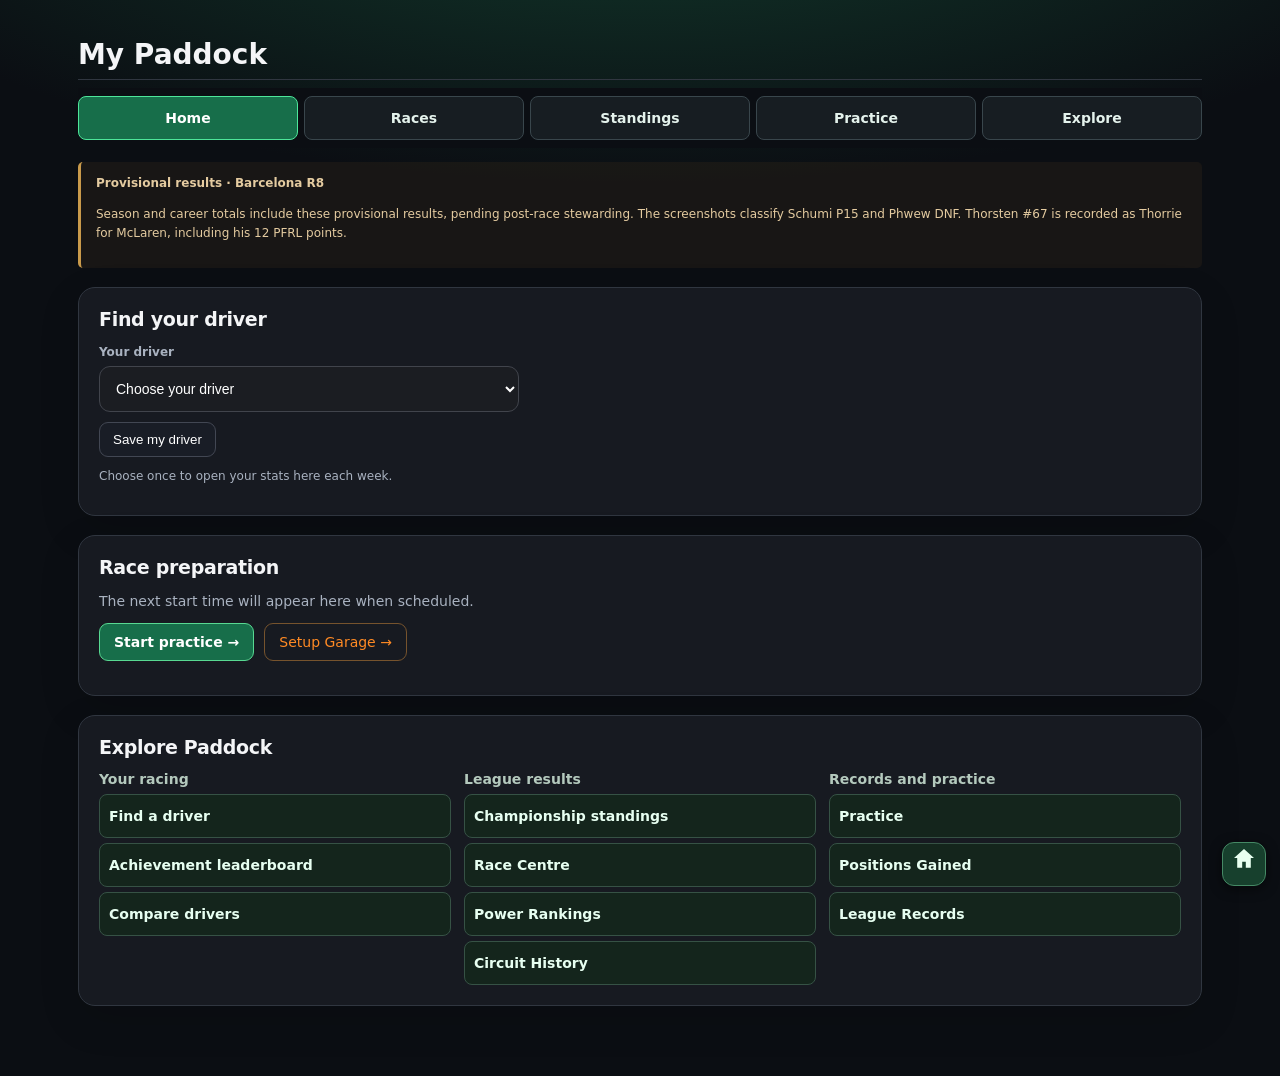
==== commit f2caa808: "Complete Barcelona times, resolve Thorrie McLaren entry and P15 classification" ====
--- a/index.html
+++ b/index.html
@@ -144,7 +144,7 @@
 </style><link rel="manifest" href="./manifest.webmanifest"><meta name="theme-color" content="#167b50"><link rel="icon" href="./pfrl-icon.svg" type="image/svg+xml"><link rel="stylesheet" href="./navigation.css"><link rel="stylesheet" href="./mobile.css"><script src="./mobile.js" defer></script><link rel="stylesheet" href="./home-nav.css"><link rel="stylesheet" href="./destination-nav.css"></head><body><main><div class="pfrl-home-bar"><a href="./index.html#mypaddock">Home</a></div><div class="archive-masthead"><div class="hero"><img class="neon-banner" src="PFRL%20Neon%20Racing%20League%20Banner.png" alt="PFRL neon racing league banner" loading="eager"></div><div class="top"><div><div class="brand">PFRL PADDOCK / OFFICIAL RACE ARCHIVE</div><h1>Statistics Centre</h1></div><span class="tag">SEASONS 9–12 · S9 PARTIAL</span></div><p class="sub">Your season. Your driver. Your history. Explore the PFRL race archive.</p></div>
 <div class="paddock-menu-row"><h1 class="paddock-heading">My Paddock</h1></div><nav id="destinationNav" class="destination-nav" aria-label="Main navigation"><a href="#mypaddock" data-destination="home">Home</a><a href="#section/race" data-destination="race">Races</a><a href="#section/championship" data-destination="championship">Standings</a><a href="#practice" data-destination="practice">Practice</a><a href="#explore" data-destination="explore">Explore</a></nav><div class="filters" id="mainFilters"><div><label for="season">Season</label><select id="season"><option value="all" selected>All Seasons</option><option value="10">Season 10</option><option value="11">Season 11</option><option value="12">Season 12</option></select></div><div><label for="driver">Driver</label><select id="driver"></select></div></div>
 <section id="content"></section><div class="bottom-track" id="bottomTrack"><label for="circuit">Choose Track</label><select id="circuit"></select></div></main>
-<script>const DB={"races":[{"season":10,"round":1,"event":"China","winner":"DerQuotenPole","pole":"DerQuotenPole","dotd":null,"entries":14,"finished":12,"dnf":2,"dsq":0,"dns":0},{"season":10,"round":2,"event":"Bahrain","winner":"Thorrie","pole":"Jam","dotd":"Thorrie","entries":15,"finished":12,"dnf":1,"dsq":1,"dns":1},{"season":10,"round":3,"event":"Baku","winner":"DerQuotenPole","pole":"DerQuotenPole","dotd":"Imadd","entries":14,"finished":10,"dnf":4,"dsq":0,"dns":0},{"season":10,"round":4,"event":"Barcelona","winner":"DerQuotenPole","pole":"DerQuotenPole","dotd":"Watson","entries":12,"finished":10,"dnf":2,"dsq":0,"dns":0},{"season":10,"round":5,"event":"Australia","winner":"DerQuotenPole","pole":"DerQuotenPole","dotd":null,"entries":11,"finished":9,"dnf":2,"dsq":0,"dns":0},{"season":10,"round":6,"event":"Hungary","winner":"DerQuotenPole","pole":"DerQuotenPole","dotd":"Anxst","entries":12,"finished":9,"dnf":3,"dsq":0,"dns":0},{"season":11,"round":0,"event":"Barcelona","winner":"Links","pole":"Links","dotd":"AngryGuns","entries":12,"finished":10,"dnf":2,"dsq":0,"dns":0},{"season":11,"round":1,"event":"Monza","winner":"DerQuotenPole","pole":"DerQuotenPole","dotd":"Smokin Ash","entries":13,"finished":13,"dnf":0,"dsq":0,"dns":0},{"season":11,"round":2,"event":"Netherlands","winner":"Links","pole":"Links","dotd":"Watson","entries":12,"finished":10,"dnf":2,"dsq":0,"dns":0},{"season":11,"round":3,"event":"Silverstone","winner":"AngryGuns","pole":"AngryGuns","dotd":"Watson","entries":10,"finished":7,"dnf":1,"dsq":0,"dns":2},{"season":11,"round":4,"event":"Spa-Francorchamps","winner":"Links","pole":"DerQuotenPole","dotd":"Watson","entries":11,"finished":9,"dnf":2,"dsq":0,"dns":0},{"season":11,"round":5,"event":"Las Vegas","winner":"DerQuotenPole","pole":"DerQuotenPole","dotd":"Imadd","entries":16,"finished":14,"dnf":2,"dsq":0,"dns":0},{"season":11,"round":6,"event":"Austria","winner":"DerQuotenPole","pole":"DerQuotenPole","dotd":"CJ-Drama","entries":12,"finished":12,"dnf":0,"dsq":0,"dns":0},{"season":11,"round":7,"event":"Hungary","winner":"Links","pole":"Links","dotd":"Watson","entries":10,"finished":9,"dnf":1,"dsq":0,"dns":0},{"season":11,"round":8,"event":"Abu Dhabi","winner":"Schumi","pole":"Links","dotd":"Imadd","entries":9,"finished":9,"dnf":0,"dsq":0,"dns":0},{"season":11,"round":9,"event":"Monaco","winner":"Links","pole":"Schumi","dotd":"AngryGuns","entries":13,"finished":9,"dnf":4,"dsq":0,"dns":0},{"season":11,"round":10,"event":"Baku","winner":"Links","pole":"Links","dotd":"Frobby","entries":11,"finished":8,"dnf":3,"dsq":0,"dns":0},{"season":12,"round":0,"event":"Spa-Francorchamps","winner":"DerQuotenPole","pole":"DerQuotenPole","dotd":"Frobby","entries":12,"finished":10,"dnf":2,"dsq":0,"dns":0},{"season":12,"round":1,"event":"Austin","winner":"DerQuotenPole","pole":"DerQuotenPole","dotd":"Smokin Ash","entries":15,"finished":11,"dnf":4,"dsq":0,"dns":0},{"season":12,"round":2,"event":"Mexico","winner":"DerQuotenPole","pole":"DerQuotenPole","dotd":"Phwew","entries":11,"finished":11,"dnf":0,"dsq":0,"dns":0},{"season":12,"round":3,"event":"Brazil","winner":"Links","pole":"Schumi","dotd":"Phwew","entries":11,"finished":10,"dnf":1,"dsq":0,"dns":0},{"season":12,"round":4,"event":"Qatar","winner":"DerQuotenPole","pole":"DerQuotenPole","dotd":"AngryGuns","entries":13,"finished":10,"dnf":3,"dsq":0,"dns":0},{"season":12,"round":5,"event":"Madring","winner":"DerQuotenPole","pole":"DerQuotenPole","dotd":"Watson","entries":13,"finished":9,"dnf":4,"dsq":0,"dns":0},{"season":12,"round":6,"event":"Japan","winner":"DerQuotenPole","pole":"Links","dotd":"Frobby","entries":16,"finished":15,"dnf":1,"dsq":0,"dns":0},{"season":12,"round":7,"event":"Singapore","winner":"Links","pole":"Schumi","dotd":"FreshOJ","entries":19,"finished":14,"dnf":4,"dsq":1,"dns":0},{"season":12,"round":8,"event":"Barcelona","provisional":true,"date":"2026-11-17","distance":"50%","winner":"DerQuotenPole","pole":"DerQuotenPole","dotd":"FreshOJ","entries":16,"finished":14,"dnf":1,"dsq":0,"dns":0,"statusUnconfirmed":1,"fastestLapDriver":"DerQuotenPole","fastestLap":75.199,"mostOvertakes":"FreshOJ","notes":"Provisional — subject to post-race stewarding. Schumi P15 retirement status unconfirmed. Thorsten is listed as a reserve; constructor allocation unconfirmed. Qualifying times, most race gaps, completed laps and penalties not supplied."}],"results":[{"season":10,"round":1,"event":"China","driver":"DerQuotenPole","team":"Red Bull Racing Honda RBPT","qual":1,"qlap":91.69,"grid":1,"position":1,"status":"Finished","points":26,"bestlap":95.911,"laps":0,"notes":null},{"season":10,"round":1,"event":"China","driver":"Jordan","team":"Mercedes","qual":4,"qlap":92.693,"grid":4,"position":2,"status":"Finished","points":21,"bestlap":96.434,"laps":0,"notes":null},{"season":10,"round":1,"event":"China","driver":"Frobby","team":"Racing Bulls Honda RBPT","qual":7,"qlap":92.935,"grid":7,"position":3,"status":"Finished","points":17,"bestlap":96.477,"laps":0,"notes":null},{"season":10,"round":1,"event":"China","driver":"Lil Majin","team":"Ferrari","qual":3,"qlap":92.61,"grid":3,"position":4,"status":"Finished","points":14,"bestlap":96.388,"laps":0,"notes":null},{"season":10,"round":1,"event":"China","driver":"Phwew","team":"McLaren Mercedes","qual":9,"qlap":93.283,"grid":9,"position":5,"status":"Finished","points":12,"bestlap":95.873,"laps":0,"notes":null},{"season":10,"round":1,"event":"China","driver":"AngryGuns","team":"Alpine Renault","qual":2,"qlap":92.537,"grid":2,"position":6,"status":"Finished","points":10,"bestlap":95.552,"laps":0,"notes":null},{"season":10,"round":1,"event":"China","driver":"Watson","team":"Aston Martin Aramco Mercedes","qual":10,"qlap":93.581,"grid":10,"position":7,"status":"Finished","points":9,"bestlap":97.546,"laps":0,"notes":null},{"season":10,"round":1,"event":"China","driver":"GavBoi","team":"Red Bull Racing Honda RBPT","qual":6,"qlap":92.864,"grid":6,"position":8,"status":"Finished","points":8,"bestlap":97.057,"laps":0,"notes":null},{"season":10,"round":1,"event":"China","driver":"Smokin Ash","team":"Racing Bulls Honda RBPT","qual":8,"qlap":93.19,"grid":8,"position":9,"status":"Finished","points":7,"bestlap":96.842,"laps":0,"notes":null},{"season":10,"round":1,"event":"China","driver":"MystiCarl","team":"Kick Sauber Ferrari","qual":11,"qlap":93.903,"grid":11,"position":10,"status":"Finished","points":6,"bestlap":96.543,"laps":0,"notes":null},{"season":10,"round":1,"event":"China","driver":"Percival","team":"Alpine Renault","qual":13,"qlap":94.386,"grid":13,"position":11,"status":"Finished","points":5,"bestlap":97.314,"laps":0,"notes":null},{"season":10,"round":1,"event":"China","driver":"NastyHulk","team":"Haas Ferrari","qual":14,"qlap":102.176,"grid":14,"position":12,"status":"Finished","points":4,"bestlap":103.97,"laps":0,"notes":null},{"season":10,"round":1,"event":"China","driver":"CJ-Drama","team":"Mercedes","qual":12,"qlap":94.145,"grid":12,"position":13,"status":"DNF","points":0,"bestlap":98.898,"laps":0,"notes":null},{"season":10,"round":1,"event":"China","driver":"Anxst","team":"Williams Mercedes","qual":5,"qlap":92.725,"grid":5,"position":14,"status":"DNF","points":0,"bestlap":97.549,"laps":0,"notes":null},{"season":10,"round":2,"event":"Bahrain","driver":"Thorrie","team":"Ferrari","qual":5,"qlap":88.458,"grid":5,"position":1,"status":"Finished","points":26,"bestlap":91.913,"laps":0,"notes":null},{"season":10,"round":2,"event":"Bahrain","driver":"Jam","team":"Haas Ferrari","qual":1,"qlap":87.936,"grid":1,"position":2,"status":"Finished","points":21,"bestlap":90.979,"laps":0,"notes":null},{"season":10,"round":2,"event":"Bahrain","driver":"Frobby","team":"Racing Bulls Honda RBPT","qual":8,"qlap":88.625,"grid":8,"position":3,"status":"Finished","points":17,"bestlap":92.242,"laps":0,"notes":null},{"season":10,"round":2,"event":"Bahrain","driver":"AngryGuns","team":"Alpine Renault","qual":2,"qlap":87.937,"grid":2,"position":4,"status":"Finished","points":14,"bestlap":91.482,"laps":0,"notes":null},{"season":10,"round":2,"event":"Bahrain","driver":"Smokin Ash","team":"Racing Bulls Honda RBPT","qual":6,"qlap":88.502,"grid":6,"position":5,"status":"Finished","points":12,"bestlap":92.658,"laps":0,"notes":null},{"season":10,"round":2,"event":"Bahrain","driver":"Lewis95","team":"McLaren Mercedes","qual":3,"qlap":87.974,"grid":3,"position":6,"status":"Finished","points":10,"bestlap":91.606,"laps":0,"notes":null},{"season":10,"round":2,"event":"Bahrain","driver":"Lukasz","team":"Aston Martin Aramco Mercedes","qual":9,"qlap":88.774,"grid":9,"position":7,"status":"Finished","points":9,"bestlap":91.153,"laps":0,"notes":null},{"season":10,"round":2,"event":"Bahrain","driver":"Watson","team":"Aston Martin Aramco Mercedes","qual":10,"qlap":88.786,"grid":10,"position":8,"status":"Finished","points":8,"bestlap":92.004,"laps":0,"notes":null},{"season":10,"round":2,"event":"Bahrain","driver":"CJ-Drama","team":"Mercedes","qual":11,"qlap":89.409,"grid":11,"position":9,"status":"Finished","points":7,"bestlap":92.437,"laps":0,"notes":null},{"season":10,"round":2,"event":"Bahrain","driver":"MystiCarl","team":"Kick Sauber Ferrari","qual":13,"qlap":89.863,"grid":13,"position":10,"status":"Finished","points":6,"bestlap":92.594,"laps":0,"notes":null},{"season":10,"round":2,"event":"Bahrain","driver":"Percival","team":"Alpine Renault","qual":12,"qlap":89.463,"grid":12,"position":11,"status":"Finished","points":5,"bestlap":93.044,"laps":0,"notes":null},{"season":10,"round":2,"event":"Bahrain","driver":"NastyHulk","team":"Red Bull Racing Honda RBPT","qual":14,"qlap":96.302,"grid":14,"position":12,"status":"Finished","points":4,"bestlap":97.638,"laps":0,"notes":null},{"season":10,"round":2,"event":"Bahrain","driver":"Imadd","team":"Williams Mercedes","qual":7,"qlap":88.532,"grid":7,"position":5,"status":"DSQ","points":0,"bestlap":91.214,"laps":0,"notes":null},{"season":10,"round":2,"event":"Bahrain","driver":"Phwew","team":"McLaren Mercedes","qual":4,"qlap":88.189,"grid":4,"position":14,"status":"DNF","points":0,"bestlap":91.844,"laps":0,"notes":null},{"season":10,"round":2,"event":"Bahrain","driver":"Jordan","team":"Mercedes","qual":null,"qlap":null,"grid":0,"position":15,"status":"DNS","points":0,"bestlap":null,"laps":0,"notes":null},{"season":10,"round":3,"event":"Baku","driver":"DerQuotenPole","team":"Red Bull Racing Honda RBPT","qual":1,"qlap":98.156,"grid":1,"position":1,"status":"Finished","points":26,"bestlap":101.63,"laps":0,"notes":null},{"season":10,"round":3,"event":"Baku","driver":"Frobby","team":"Racing Bulls Honda RBPT","qual":4,"qlap":99.733,"grid":4,"position":2,"status":"Finished","points":21,"bestlap":102.001,"laps":0,"notes":null},{"season":10,"round":3,"event":"Baku","driver":"AngryGuns","team":"Alpine Renault","qual":2,"qlap":99.285,"grid":2,"position":3,"status":"Finished","points":17,"bestlap":102.781,"laps":0,"notes":null},{"season":10,"round":3,"event":"Baku","driver":"Imadd","team":"Williams Mercedes","qual":14,"qlap":null,"grid":14,"position":4,"status":"Finished","points":14,"bestlap":102.817,"laps":0,"notes":null},{"season":10,"round":3,"event":"Baku","driver":"CJ-Drama","team":"Mercedes","qual":9,"qlap":100.504,"grid":9,"position":5,"status":"Finished","points":12,"bestlap":102.292,"laps":0,"notes":null},{"season":10,"round":3,"event":"Baku","driver":"Thorrie","team":"Ferrari","qual":11,"qlap":101.357,"grid":11,"position":6,"status":"Finished","points":10,"bestlap":104.287,"laps":0,"notes":null},{"season":10,"round":3,"event":"Baku","driver":"MystiCarl","team":"Kick Sauber Ferrari","qual":10,"qlap":100.665,"grid":10,"position":7,"status":"Finished","points":9,"bestlap":104.166,"laps":0,"notes":null},{"season":10,"round":3,"event":"Baku","driver":"Lukasz","team":"Aston Martin Aramco Mercedes","qual":7,"qlap":100.39,"grid":7,"position":8,"status":"Finished","points":8,"bestlap":103.399,"laps":0,"notes":null},{"season":10,"round":3,"event":"Baku","driver":"Percival","team":"Alpine Renault","qual":12,"qlap":101.734,"grid":12,"position":9,"status":"Finished","points":7,"bestlap":104.531,"laps":0,"notes":null},{"season":10,"round":3,"event":"Baku","driver":"GavBoi","team":"Red Bull Racing Honda RBPT","qual":3,"qlap":99.511,"grid":3,"position":10,"status":"Finished","points":6,"bestlap":102.754,"laps":0,"notes":null},{"season":10,"round":3,"event":"Baku","driver":"Smokin Ash","team":"Racing Bulls Honda RBPT","qual":5,"qlap":99.797,"grid":5,"position":11,"status":"DNF","points":0,"bestlap":103.147,"laps":0,"notes":null},{"season":10,"round":3,"event":"Baku","driver":"Anxst","team":"Williams Mercedes","qual":8,"qlap":100.406,"grid":8,"position":12,"status":"DNF","points":0,"bestlap":125.16,"laps":0,"notes":null},{"season":10,"round":3,"event":"Baku","driver":"NastyHulk","team":"McLaren Mercedes","qual":13,"qlap":108.769,"grid":13,"position":13,"status":"DNF","points":0,"bestlap":null,"laps":0,"notes":null},{"season":10,"round":3,"event":"Baku","driver":"Watson","team":"Aston Martin Aramco Mercedes","qual":6,"qlap":99.884,"grid":6,"position":14,"status":"DNF","points":0,"bestlap":103.886,"laps":0,"notes":null},{"season":10,"round":4,"event":"Barcelona","driver":"DerQuotenPole","team":"Red Bull Racing Honda RBPT","qual":1,"qlap":71.725,"grid":1,"position":1,"status":"Finished","points":26,"bestlap":74.616,"laps":0,"notes":null},{"season":10,"round":4,"event":"Barcelona","driver":"Frobby","team":"Racing Bulls Honda RBPT","qual":4,"qlap":72.644,"grid":4,"position":2,"status":"Finished","points":21,"bestlap":75.591,"laps":0,"notes":null},{"season":10,"round":4,"event":"Barcelona","driver":"AngryGuns","team":"Alpine Renault","qual":2,"qlap":72.559,"grid":2,"position":3,"status":"Finished","points":17,"bestlap":75.366,"laps":0,"notes":null},{"season":10,"round":4,"event":"Barcelona","driver":"GavBoi","team":"Red Bull Racing Honda RBPT","qual":5,"qlap":72.823,"grid":5,"position":4,"status":"Finished","points":14,"bestlap":76.198,"laps":0,"notes":null},{"season":10,"round":4,"event":"Barcelona","driver":"Watson","team":"Aston Martin Aramco Mercedes","qual":9,"qlap":73.47,"grid":12,"position":5,"status":"Finished","points":12,"bestlap":75.677,"laps":0,"notes":null},{"season":10,"round":4,"event":"Barcelona","driver":"Smokin Ash","team":"Racing Bulls Honda RBPT","qual":7,"qlap":72.858,"grid":7,"position":6,"status":"Finished","points":10,"bestlap":76.364,"laps":0,"notes":null},{"season":10,"round":4,"event":"Barcelona","driver":"CJ-Drama","team":"Mercedes","qual":8,"qlap":73.01,"grid":8,"position":7,"status":"Finished","points":9,"bestlap":74.652,"laps":0,"notes":null},{"season":10,"round":4,"event":"Barcelona","driver":"Percival","team":"Alpine Renault","qual":11,"qlap":73.918,"grid":10,"position":8,"status":"Finished","points":8,"bestlap":76.124,"laps":0,"notes":null},{"season":10,"round":4,"event":"Barcelona","driver":"MystiCarl","team":"Kick Sauber Ferrari","qual":10,"qlap":73.726,"grid":9,"position":9,"status":"Finished","points":7,"bestlap":76.151,"laps":0,"notes":null},{"season":10,"round":4,"event":"Barcelona","driver":"NastyHulk","team":"Reserve","qual":12,"qlap":79.867,"grid":11,"position":10,"status":"Finished","points":6,"bestlap":80.319,"laps":0,"notes":null},{"season":10,"round":4,"event":"Barcelona","driver":"Anxst","team":"Williams Mercedes","qual":3,"qlap":72.638,"grid":3,"position":11,"status":"DNF","points":0,"bestlap":75.779,"laps":0,"notes":null},{"season":10,"round":4,"event":"Barcelona","driver":"Lil Majin","team":"Ferrari","qual":6,"qlap":72.843,"grid":6,"position":12,"status":"DNF","points":0,"bestlap":74.992,"laps":0,"notes":null},{"season":10,"round":5,"event":"Australia","driver":"DerQuotenPole","team":"Red Bull Racing Honda RBPT","qual":1,"qlap":75.344,"grid":1,"position":1,"status":"Finished","points":26,"bestlap":77.402,"laps":0,"notes":null},{"season":10,"round":5,"event":"Australia","driver":"AngryGuns","team":"Alpine Renault","qual":2,"qlap":75.949,"grid":2,"position":2,"status":"Finished","points":21,"bestlap":78.942,"laps":0,"notes":null},{"season":10,"round":5,"event":"Australia","driver":"Imadd","team":"Williams Mercedes","qual":4,"qlap":76.473,"grid":4,"position":3,"status":"Finished","points":17,"bestlap":80.944,"laps":0,"notes":null},{"season":10,"round":5,"event":"Australia","driver":"Watson","team":"Aston Martin Aramco Mercedes","qual":6,"qlap":76.933,"grid":6,"position":4,"status":"Finished","points":14,"bestlap":79.818,"laps":0,"notes":null},{"season":10,"round":5,"event":"Australia","driver":"Smokin Ash","team":"Racing Bulls Honda RBPT","qual":7,"qlap":77.148,"grid":7,"position":5,"status":"Finished","points":12,"bestlap":81.399,"laps":0,"notes":null},{"season":10,"round":5,"event":"Australia","driver":"Percival","team":"Alpine Renault","qual":10,"qlap":78.618,"grid":10,"position":6,"status":"Finished","points":10,"bestlap":82.218,"laps":0,"notes":null},{"season":10,"round":5,"event":"Australia","driver":"MystiCarl","team":"Kick Sauber Ferrari","qual":8,"qlap":77.945,"grid":8,"position":7,"status":"Finished","points":9,"bestlap":79.388,"laps":0,"notes":null},{"season":10,"round":5,"event":"Australia","driver":"Reaper","team":"Ferrari","qual":9,"qlap":78.5,"grid":9,"position":8,"status":"Finished","points":8,"bestlap":81.779,"laps":0,"notes":null},{"season":10,"round":5,"event":"Australia","driver":"NastyHulk","team":"McLaren Mercedes","qual":11,"qlap":83.981,"grid":11,"position":9,"status":"Finished","points":7,"bestlap":86.564,"laps":0,"notes":null},{"season":10,"round":5,"event":"Australia","driver":"Frobby","team":"Racing Bulls Honda RBPT","qual":5,"qlap":76.658,"grid":5,"position":10,"status":"DNF","points":0,"bestlap":null,"laps":0,"notes":null},{"season":10,"round":5,"event":"Australia","driver":"GavBoi","team":"Red Bull Racing Honda RBPT","qual":3,"qlap":76.463,"grid":3,"position":11,"status":"DNF","points":0,"bestlap":null,"laps":0,"notes":null},{"season":10,"round":6,"event":"Hungary","driver":"DerQuotenPole","team":"Red Bull Racing Honda RBPT","qual":1,"qlap":74.717,"grid":1,"position":1,"status":"Finished","points":26,"bestlap":77.911,"laps":0,"notes":null},{"season":10,"round":6,"event":"Hungary","driver":"Anxst","team":"Williams Mercedes","qual":3,"qlap":75.98,"grid":3,"position":2,"status":"Finished","points":21,"bestlap":78.047,"laps":0,"notes":null},{"season":10,"round":6,"event":"Hungary","driver":"AngryGuns","team":"Alpine Renault","qual":2,"qlap":75.55,"grid":2,"position":3,"status":"Finished","points":17,"bestlap":79.214,"laps":0,"notes":null},{"season":10,"round":6,"event":"Hungary","driver":"GavBoi","team":"Red Bull Racing Honda RBPT","qual":5,"qlap":76.087,"grid":5,"position":4,"status":"Finished","points":14,"bestlap":79.513,"laps":0,"notes":null},{"season":10,"round":6,"event":"Hungary","driver":"Frobby","team":"Racing Bulls Honda RBPT","qual":4,"qlap":76.025,"grid":4,"position":5,"status":"Finished","points":12,"bestlap":78.545,"laps":0,"notes":null},{"season":10,"round":6,"event":"Hungary","driver":"Watson","team":"Aston Martin Aramco Mercedes","qual":7,"qlap":76.307,"grid":7,"position":6,"status":"Finished","points":10,"bestlap":79.838,"laps":0,"notes":null},{"season":10,"round":6,"event":"Hungary","driver":"Smokin Ash","team":"Racing Bulls Honda RBPT","qual":8,"qlap":76.722,"grid":8,"position":7,"status":"Finished","points":9,"bestlap":79.104,"laps":0,"notes":null},{"season":10,"round":6,"event":"Hungary","driver":"MystiCarl","team":"Kick Sauber Ferrari","qual":10,"qlap":77.641,"grid":10,"position":8,"status":"Finished","points":8,"bestlap":79.729,"laps":0,"notes":null},{"season":10,"round":6,"event":"Hungary","driver":"Reaper","team":"Haas Ferrari","qual":9,"qlap":77.283,"grid":9,"position":9,"status":"Finished","points":7,"bestlap":80.779,"laps":0,"notes":null},{"season":10,"round":6,"event":"Hungary","driver":"Imadd","team":"Williams Mercedes","qual":6,"qlap":76.269,"grid":6,"position":10,"status":"DNF","points":0,"bestlap":79.486,"laps":0,"notes":null},{"season":10,"round":6,"event":"Hungary","driver":"CJ-Drama","team":"Mercedes","qual":11,"qlap":80.372,"grid":11,"position":11,"status":"DNF","points":0,"bestlap":80.779,"laps":0,"notes":null},{"season":10,"round":6,"event":"Hungary","driver":"NastyHulk","team":"McLaren Mercedes","qual":12,"qlap":83.519,"grid":12,"position":12,"status":"DNF","points":0,"bestlap":91.781,"laps":0,"notes":null},{"season":11,"round":0,"event":"Barcelona","driver":"Lukasz","team":"Aston Martin","qual":9,"qlap":75.133,"grid":9,"position":8,"status":"Finished","points":0,"bestlap":77.087,"laps":null,"notes":null},{"season":11,"round":0,"event":"Barcelona","driver":"Simons","team":"Aston Martin","qual":12,"qlap":75.508,"grid":12,"position":7,"status":"Finished","points":0,"bestlap":77.504,"laps":null,"notes":null},{"season":11,"round":0,"event":"Barcelona","driver":"CJ-Drama","team":"Ferrari","qual":8,"qlap":74.86,"grid":8,"position":12,"status":"DNF","points":0,"bestlap":null,"laps":0,"notes":null},{"season":11,"round":0,"event":"Barcelona","driver":"Frobby","team":"Ferrari","qual":2,"qlap":74.071,"grid":2,"position":11,"status":"DNF","points":0,"bestlap":76.429,"laps":30,"notes":null},{"season":11,"round":0,"event":"Barcelona","driver":"AngryGuns","team":"McLaren","qual":10,"qlap":75.156,"grid":10,"position":9,"status":"Finished","points":0,"bestlap":75,"laps":null,"notes":null},{"season":11,"round":0,"event":"Barcelona","driver":"Watson","team":"Mercedes","qual":4,"qlap":74.184,"grid":4,"position":6,"status":"Finished","points":0,"bestlap":76.25,"laps":null,"notes":null},{"season":11,"round":0,"event":"Barcelona","driver":"Anxst","team":"Racing Bulls","qual":3,"qlap":74.114,"grid":3,"position":3,"status":"Finished","points":0,"bestlap":76.754,"laps":null,"notes":null},{"season":11,"round":0,"event":"Barcelona","driver":"Imadd","team":"Racing Bulls","qual":6,"qlap":74.394,"grid":6,"position":4,"status":"Finished","points":0,"bestlap":77.005,"laps":null,"notes":null},{"season":11,"round":0,"event":"Barcelona","driver":"Phwew","team":"Red Bull","qual":5,"qlap":74.357,"grid":5,"position":2,"status":"Finished","points":0,"bestlap":76.391,"laps":null,"notes":null},{"season":11,"round":0,"event":"Barcelona","driver":"Smokin Ash","team":"Red Bull","qual":7,"qlap":74.554,"grid":7,"position":5,"status":"Finished","points":0,"bestlap":76.838,"laps":null,"notes":null},{"season":11,"round":0,"event":"Barcelona","driver":"Links","team":"Williams","qual":1,"qlap":73.609,"grid":1,"position":1,"status":"Finished","points":0,"bestlap":76.23,"laps":33,"notes":null},{"season":11,"round":0,"event":"Barcelona","driver":"Reaper","team":"Williams","qual":11,"qlap":75.498,"grid":11,"position":10,"status":"Finished","points":0,"bestlap":77.352,"laps":null,"notes":null},{"season":11,"round":1,"event":"Monza","driver":"Percival","team":"Alpine","qual":11,"qlap":81.671,"grid":11,"position":10,"status":"Finished","points":6,"bestlap":83.774,"laps":27,"notes":null},{"season":11,"round":1,"event":"Monza","driver":"Lukasz","team":"Aston Martin","qual":9,"qlap":81.207,"grid":9,"position":11,"status":"Finished","points":5,"bestlap":83.112,"laps":27,"notes":null},{"season":11,"round":1,"event":"Monza","driver":"CJ-Drama","team":"Ferrari","qual":8,"qlap":80.999,"grid":8,"position":9,"status":"Finished","points":7,"bestlap":83.304,"laps":27,"notes":null},{"season":11,"round":1,"event":"Monza","driver":"Frobby","team":"Ferrari","qual":4,"qlap":80.432,"grid":4,"position":3,"status":"Finished","points":17,"bestlap":82.439,"laps":27,"notes":null},{"season":11,"round":1,"event":"Monza","driver":"DerQuotenPole","team":"Haas","qual":1,"qlap":79.264,"grid":1,"position":1,"status":"Finished","points":26,"bestlap":80.719,"laps":27,"notes":null},{"season":11,"round":1,"event":"Monza","driver":"AngryGuns","team":"McLaren","qual":3,"qlap":80.133,"grid":3,"position":2,"status":"Finished","points":21,"bestlap":82.204,"laps":27,"notes":null},{"season":11,"round":1,"event":"Monza","driver":"NastyHulk","team":"McLaren","qual":13,"qlap":89.05,"grid":13,"position":13,"status":"Finished","points":3,"bestlap":87.566,"laps":24,"notes":null},{"season":11,"round":1,"event":"Monza","driver":"Schumi","team":"Mercedes","qual":6,"qlap":80.722,"grid":6,"position":5,"status":"Finished","points":12,"bestlap":82.36,"laps":27,"notes":null},{"season":11,"round":1,"event":"Monza","driver":"Watson","team":"Mercedes","qual":10,"qlap":81.464,"grid":10,"position":7,"status":"Finished","points":9,"bestlap":83.3,"laps":27,"notes":null},{"season":11,"round":1,"event":"Monza","driver":"Imadd","team":"Racing Bulls","qual":7,"qlap":80.877,"grid":7,"position":8,"status":"Finished","points":8,"bestlap":83.025,"laps":27,"notes":null},{"season":11,"round":1,"event":"Monza","driver":"Smokin Ash","team":"Red Bull","qual":5,"qlap":80.663,"grid":5,"position":6,"status":"Finished","points":10,"bestlap":82.742,"laps":27,"notes":null},{"season":11,"round":1,"event":"Monza","driver":"Links","team":"Williams","qual":2,"qlap":79.812,"grid":2,"position":4,"status":"Finished","points":14,"bestlap":81.939,"laps":27,"notes":null},{"season":11,"round":1,"event":"Monza","driver":"Reaper","team":"Williams","qual":12,"qlap":82.494,"grid":12,"position":12,"status":"Finished","points":4,"bestlap":84.541,"laps":26,"notes":null},{"season":11,"round":2,"event":"Netherlands","driver":"Percival","team":"Alpine","qual":10,"qlap":71.794,"grid":10,"position":5,"status":"Finished","points":12,"bestlap":84.532,"laps":36,"notes":null},{"season":11,"round":2,"event":"Netherlands","driver":"Lukasz","team":"Aston Martin","qual":9,"qlap":71.724,"grid":9,"position":10,"status":"Finished","points":6,"bestlap":84.642,"laps":35,"notes":null},{"season":11,"round":2,"event":"Netherlands","driver":"You Reds","team":"Audi","qual":12,"qlap":75.744,"grid":12,"position":9,"status":"Finished","points":7,"bestlap":84.644,"laps":35,"notes":null},{"season":11,"round":2,"event":"Netherlands","driver":"CJ-Drama","team":"Ferrari","qual":4,"qlap":71.164,"grid":4,"position":4,"status":"Finished","points":14,"bestlap":83.46,"laps":36,"notes":null},{"season":11,"round":2,"event":"Netherlands","driver":"Frobby","team":"Ferrari","qual":2,"qlap":70.547,"grid":2,"position":12,"status":"DNF","points":0,"bestlap":84.282,"laps":9,"notes":null},{"season":11,"round":2,"event":"Netherlands","driver":"MystiCarl","team":"Haas","qual":11,"qlap":72.112,"grid":11,"position":7,"status":"Finished","points":9,"bestlap":84.232,"laps":35,"notes":null},{"season":11,"round":2,"event":"Netherlands","driver":"AngryGuns","team":"McLaren","qual":3,"qlap":70.791,"grid":3,"position":2,"status":"Finished","points":21,"bestlap":82.652,"laps":36,"notes":null},{"season":11,"round":2,"event":"Netherlands","driver":"Watson","team":"Mercedes","qual":8,"qlap":71.631,"grid":8,"position":3,"status":"Finished","points":17,"bestlap":83.648,"laps":36,"notes":null},{"season":11,"round":2,"event":"Netherlands","driver":"Imadd","team":"Racing Bulls","qual":5,"qlap":71.186,"grid":5,"position":8,"status":"Finished","points":8,"bestlap":84.12,"laps":35,"notes":null},{"season":11,"round":2,"event":"Netherlands","driver":"Phwew","team":"Red Bull","qual":6,"qlap":71.24,"grid":6,"position":11,"status":"DNF","points":0,"bestlap":82.804,"laps":32,"notes":null},{"season":11,"round":2,"event":"Netherlands","driver":"Smokin Ash","team":"Red Bull","qual":7,"qlap":71.413,"grid":7,"position":6,"status":"Finished","points":10,"bestlap":83.967,"laps":35,"notes":null},{"season":11,"round":2,"event":"Netherlands","driver":"Links","team":"Williams","qual":1,"qlap":70.413,"grid":1,"position":1,"status":"Finished","points":26,"bestlap":81.375,"laps":36,"notes":null},{"season":11,"round":3,"event":"Silverstone","driver":"Percival","team":"Alpine","qual":7,"qlap":89.85,"grid":7,"position":6,"status":"Finished","points":10,"bestlap":104.217,"laps":26,"notes":null},{"season":11,"round":3,"event":"Silverstone","driver":"Simons","team":"Aston Martin","qual":0,"qlap":null,"grid":null,"position":null,"status":"DNS","points":0,"bestlap":null,"laps":0,"notes":null},{"season":11,"round":3,"event":"Silverstone","driver":"CJ-Drama","team":"Ferrari","qual":0,"qlap":null,"grid":null,"position":null,"status":"DNS","points":0,"bestlap":null,"laps":0,"notes":null},{"season":11,"round":3,"event":"Silverstone","driver":"Frobby","team":"Ferrari","qual":4,"qlap":88.71,"grid":4,"position":4,"status":"Finished","points":14,"bestlap":102.572,"laps":26,"notes":null},{"season":11,"round":3,"event":"Silverstone","driver":"AngryGuns","team":"McLaren","qual":1,"qlap":87.908,"grid":1,"position":1,"status":"Finished","points":26,"bestlap":101.514,"laps":26,"notes":null},{"season":11,"round":3,"event":"Silverstone","driver":"NastyHulk","team":"McLaren","qual":8,"qlap":100.454,"grid":8,"position":7,"status":"Finished","points":9,"bestlap":111.527,"laps":26,"notes":null},{"season":11,"round":3,"event":"Silverstone","driver":"Watson","team":"Mercedes","qual":6,"qlap":89.471,"grid":6,"position":2,"status":"Finished","points":21,"bestlap":101.092,"laps":26,"notes":null},{"season":11,"round":3,"event":"Silverstone","driver":"Imadd","team":"Racing Bulls","qual":5,"qlap":89.306,"grid":5,"position":5,"status":"Finished","points":12,"bestlap":102.402,"laps":26,"notes":null},{"season":11,"round":3,"event":"Silverstone","driver":"Phwew","team":"Red Bull","qual":3,"qlap":88.33,"grid":3,"position":8,"status":"DNF","points":0,"bestlap":102.638,"laps":0,"notes":null},{"season":11,"round":3,"event":"Silverstone","driver":"Links","team":"Williams","qual":2,"qlap":88.037,"grid":2,"position":3,"status":"Finished","points":17,"bestlap":101.395,"laps":26,"notes":null},{"season":11,"round":4,"event":"Spa-Francorchamps","driver":"Percival","team":"Alpine","qual":11,"qlap":107.934,"grid":11,"position":7,"status":"Finished","points":9,"bestlap":121.527,"laps":22,"notes":null},{"season":11,"round":4,"event":"Spa-Francorchamps","driver":"CJ-Drama","team":"Ferrari","qual":7,"qlap":106.403,"grid":7,"position":9,"status":"Finished","points":7,"bestlap":119.811,"laps":22,"notes":null},{"season":11,"round":4,"event":"Spa-Francorchamps","driver":"Frobby","team":"Ferrari","qual":8,"qlap":106.561,"grid":8,"position":6,"status":"Finished","points":10,"bestlap":120.918,"laps":22,"notes":null},{"season":11,"round":4,"event":"Spa-Francorchamps","driver":"DerQuotenPole","team":"Haas","qual":1,"qlap":104.824,"grid":1,"position":10,"status":"DNF","points":0,"bestlap":118.56,"laps":14,"notes":null},{"season":11,"round":4,"event":"Spa-Francorchamps","driver":"AngryGuns","team":"McLaren","qual":3,"qlap":105.507,"grid":3,"position":2,"status":"Finished","points":21,"bestlap":119.829,"laps":22,"notes":null},{"season":11,"round":4,"event":"Spa-Francorchamps","driver":"Watson","team":"Mercedes","qual":9,"qlap":106.607,"grid":9,"position":3,"status":"Finished","points":17,"bestlap":119.931,"laps":22,"notes":null},{"season":11,"round":4,"event":"Spa-Francorchamps","driver":"Anxst","team":"Racing Bulls","qual":4,"qlap":106.038,"grid":4,"position":11,"status":"DNF","points":0,"bestlap":121.794,"laps":12,"notes":null},{"season":11,"round":4,"event":"Spa-Francorchamps","driver":"Imadd","team":"Racing Bulls","qual":10,"qlap":106.98,"grid":10,"position":4,"status":"Finished","points":14,"bestlap":120.125,"laps":22,"notes":null},{"season":11,"round":4,"event":"Spa-Francorchamps","driver":"Phwew","team":"Red Bull","qual":5,"qlap":106.157,"grid":5,"position":5,"status":"Finished","points":12,"bestlap":120.429,"laps":22,"notes":null},{"season":11,"round":4,"event":"Spa-Francorchamps","driver":"Smokin Ash","team":"Red Bull","qual":6,"qlap":106.267,"grid":6,"position":8,"status":"Finished","points":8,"bestlap":120.926,"laps":22,"notes":null},{"season":11,"round":4,"event":"Spa-Francorchamps","driver":"Links","team":"Williams","qual":2,"qlap":105.438,"grid":2,"position":1,"status":"Finished","points":26,"bestlap":118.524,"laps":22,"notes":null},{"season":11,"round":5,"event":"Las Vegas","driver":"Percival","team":"Alpine","qual":13,"qlap":93.908,"grid":13,"position":16,"status":"DNF","points":0,"bestlap":98.62,"laps":2,"notes":null},{"season":11,"round":5,"event":"Las Vegas","driver":"Lukasz","team":"Aston Martin","qual":12,"qlap":93.511,"grid":12,"position":11,"status":"Finished","points":5,"bestlap":96.963,"laps":25,"notes":null},{"season":11,"round":5,"event":"Las Vegas","driver":"Jordan","team":"Audi","qual":8,"qlap":93.193,"grid":8,"position":3,"status":"Finished","points":17,"bestlap":94.6,"laps":25,"notes":null},{"season":11,"round":5,"event":"Las Vegas","driver":"FreshOJ","team":"Cadillac","qual":5,"qlap":92.91,"grid":5,"position":12,"status":"Finished","points":4,"bestlap":94.96,"laps":25,"notes":null},{"season":11,"round":5,"event":"Las Vegas","driver":"Olus The Best","team":"Cadillac","qual":10,"qlap":93.241,"grid":10,"position":10,"status":"Finished","points":6,"bestlap":96.525,"laps":25,"notes":null},{"season":11,"round":5,"event":"Las Vegas","driver":"CJ-Drama","team":"Ferrari","qual":16,"qlap":null,"grid":16,"position":14,"status":"Finished","points":2,"bestlap":94.239,"laps":24,"notes":null},{"season":11,"round":5,"event":"Las Vegas","driver":"Frobby","team":"Ferrari","qual":4,"qlap":92.706,"grid":4,"position":2,"status":"Finished","points":21,"bestlap":95.038,"laps":25,"notes":null},{"season":11,"round":5,"event":"Las Vegas","driver":"DerQuotenPole","team":"Haas","qual":1,"qlap":92.051,"grid":1,"position":1,"status":"Finished","points":26,"bestlap":94.937,"laps":25,"notes":null},{"season":11,"round":5,"event":"Las Vegas","driver":"MystiCarl","team":"Haas","qual":14,"qlap":94.067,"grid":14,"position":13,"status":"Finished","points":3,"bestlap":95.878,"laps":25,"notes":null},{"season":11,"round":5,"event":"Las Vegas","driver":"AngryGuns","team":"McLaren","qual":3,"qlap":92.545,"grid":3,"position":9,"status":"Finished","points":7,"bestlap":94.511,"laps":25,"notes":null},{"season":11,"round":5,"event":"Las Vegas","driver":"NastyHulk","team":"McLaren","qual":15,"qlap":99.439,"grid":15,"position":15,"status":"DNF","points":0,"bestlap":103.782,"laps":8,"notes":null},{"season":11,"round":5,"event":"Las Vegas","driver":"Watson","team":"Mercedes","qual":7,"qlap":92.968,"grid":7,"position":8,"status":"Finished","points":8,"bestlap":95.754,"laps":25,"notes":null},{"season":11,"round":5,"event":"Las Vegas","driver":"Anxst","team":"Racing Bulls","qual":6,"qlap":92.927,"grid":6,"position":7,"status":"Finished","points":9,"bestlap":95.649,"laps":25,"notes":null},{"season":11,"round":5,"event":"Las Vegas","driver":"Imadd","team":"Racing Bulls","qual":11,"qlap":93.42,"grid":11,"position":5,"status":"Finished","points":12,"bestlap":95.779,"laps":25,"notes":null},{"season":11,"round":5,"event":"Las Vegas","driver":"Smokin Ash","team":"Red Bull","qual":9,"qlap":93.239,"grid":9,"position":6,"status":"Finished","points":10,"bestlap":95.821,"laps":25,"notes":null},{"season":11,"round":5,"event":"Las Vegas","driver":"Links","team":"Williams","qual":2,"qlap":92.286,"grid":2,"position":4,"status":"Finished","points":14,"bestlap":94.572,"laps":25,"notes":null},{"season":11,"round":6,"event":"Austria","driver":"Percival","team":"Alpine","qual":11,"qlap":66.602,"grid":10,"position":11,"status":"Finished","points":5,"bestlap":68.076,"laps":35,"notes":null},{"season":11,"round":6,"event":"Austria","driver":"CJ-Drama","team":"Ferrari","qual":7,"qlap":65.645,"grid":12,"position":9,"status":"Finished","points":7,"bestlap":67.198,"laps":36,"notes":null},{"season":11,"round":6,"event":"Austria","driver":"Frobby","team":"Ferrari","qual":3,"qlap":65.269,"grid":3,"position":4,"status":"Finished","points":14,"bestlap":67.347,"laps":36,"notes":null},{"season":11,"round":6,"event":"Austria","driver":"DerQuotenPole","team":"Haas","qual":1,"qlap":64.416,"grid":1,"position":1,"status":"Finished","points":26,"bestlap":66.521,"laps":36,"notes":null},{"season":11,"round":6,"event":"Austria","driver":"MystiCarl","team":"Haas","qual":10,"qlap":66.542,"grid":9,"position":10,"status":"Finished","points":6,"bestlap":67.822,"laps":35,"notes":null},{"season":11,"round":6,"event":"Austria","driver":"AngryGuns","team":"McLaren","qual":4,"qlap":65.433,"grid":4,"position":3,"status":"Finished","points":17,"bestlap":67.34,"laps":36,"notes":null},{"season":11,"round":6,"event":"Austria","driver":"NastyHulk","team":"McLaren","qual":12,"qlap":69.596,"grid":11,"position":12,"status":"Finished","points":4,"bestlap":70.791,"laps":34,"notes":null},{"season":11,"round":6,"event":"Austria","driver":"Schumi","team":"Mercedes","qual":6,"qlap":65.53,"grid":6,"position":5,"status":"Finished","points":12,"bestlap":67.549,"laps":36,"notes":null},{"season":11,"round":6,"event":"Austria","driver":"Watson","team":"Mercedes","qual":9,"qlap":65.813,"grid":8,"position":7,"status":"Finished","points":9,"bestlap":68.145,"laps":36,"notes":null},{"season":11,"round":6,"event":"Austria","driver":"Imadd","team":"Racing Bulls","qual":5,"qlap":65.511,"grid":5,"position":6,"status":"Finished","points":10,"bestlap":67.468,"laps":36,"notes":null},{"season":11,"round":6,"event":"Austria","driver":"Smokin Ash","team":"Red Bull","qual":8,"qlap":65.797,"grid":7,"position":8,"status":"Finished","points":8,"bestlap":67.819,"laps":36,"notes":null},{"season":11,"round":6,"event":"Austria","driver":"Links","team":"Williams","qual":2,"qlap":64.712,"grid":2,"position":2,"status":"Finished","points":21,"bestlap":67.126,"laps":36,"notes":null},{"season":11,"round":7,"event":"Hungary","driver":"Percival","team":"Alpine","qual":8,"qlap":77.901,"grid":8,"position":8,"status":"Finished","points":8,"bestlap":80.403,"laps":35,"notes":null},{"season":11,"round":7,"event":"Hungary","driver":"Simons","team":"Aston Martin","qual":10,"qlap":78.609,"grid":10,"position":9,"status":"Finished","points":7,"bestlap":80.895,"laps":34,"notes":null},{"season":11,"round":7,"event":"Hungary","driver":"Jordan","team":"Audi","qual":5,"qlap":76.934,"grid":5,"position":3,"status":"Finished","points":17,"bestlap":79.321,"laps":35,"notes":null},{"season":11,"round":7,"event":"Hungary","driver":"CJ-Drama","team":"Ferrari","qual":4,"qlap":76.932,"grid":4,"position":10,"status":"DNF","points":0,"bestlap":78.865,"laps":14,"notes":null},{"season":11,"round":7,"event":"Hungary","driver":"Frobby","team":"Ferrari","qual":2,"qlap":76.493,"grid":2,"position":2,"status":"Finished","points":21,"bestlap":78.868,"laps":35,"notes":null},{"season":11,"round":7,"event":"Hungary","driver":"AngryGuns","team":"McLaren","qual":3,"qlap":76.745,"grid":3,"position":4,"status":"Finished","points":14,"bestlap":79.499,"laps":35,"notes":null},{"season":11,"round":7,"event":"Hungary","driver":"Watson","team":"Mercedes","qual":9,"qlap":78.239,"grid":9,"position":5,"status":"Finished","points":12,"bestlap":79,"laps":35,"notes":null},{"season":11,"round":7,"event":"Hungary","driver":"Imadd","team":"Racing Bulls","qual":7,"qlap":77.061,"grid":7,"position":7,"status":"Finished","points":9,"bestlap":79.242,"laps":35,"notes":null},{"season":11,"round":7,"event":"Hungary","driver":"Smokin Ash","team":"Red Bull","qual":6,"qlap":76.989,"grid":6,"position":6,"status":"Finished","points":10,"bestlap":79.507,"laps":35,"notes":null},{"season":11,"round":7,"event":"Hungary","driver":"Links","team":"Williams","qual":1,"qlap":76.212,"grid":1,"position":1,"status":"Finished","points":26,"bestlap":79.204,"laps":35,"notes":null},{"season":11,"round":8,"event":"Abu Dhabi","driver":"Percival","team":"Alpine","qual":8,"qlap":85.456,"grid":8,"position":9,"status":"Finished","points":7,"bestlap":87.967,"laps":0,"notes":null},{"season":11,"round":8,"event":"Abu Dhabi","driver":"CJ-Drama","team":"Ferrari","qual":7,"qlap":84.669,"grid":7,"position":7,"status":"Finished","points":9,"bestlap":86.879,"laps":0,"notes":null},{"season":11,"round":8,"event":"Abu Dhabi","driver":"Frobby","team":"Ferrari","qual":3,"qlap":83.808,"grid":3,"position":3,"status":"Finished","points":17,"bestlap":85.847,"laps":0,"notes":null},{"season":11,"round":8,"event":"Abu Dhabi","driver":"AngryGuns","team":"McLaren","qual":2,"qlap":83.785,"grid":2,"position":2,"status":"Finished","points":21,"bestlap":86.706,"laps":0,"notes":null},{"season":11,"round":8,"event":"Abu Dhabi","driver":"Schumi","team":"Mercedes","qual":4,"qlap":83.892,"grid":4,"position":1,"status":"Finished","points":26,"bestlap":86.337,"laps":0,"notes":null},{"season":11,"round":8,"event":"Abu Dhabi","driver":"Watson","team":"Mercedes","qual":6,"qlap":84.459,"grid":6,"position":6,"status":"Finished","points":10,"bestlap":86.341,"laps":0,"notes":null},{"season":11,"round":8,"event":"Abu Dhabi","driver":"Imadd","team":"Racing Bulls","qual":9,"qlap":null,"grid":9,"position":5,"status":"Finished","points":12,"bestlap":86.326,"laps":0,"notes":null},{"season":11,"round":8,"event":"Abu Dhabi","driver":"Smokin Ash","team":"Red Bull","qual":5,"qlap":84.235,"grid":5,"position":8,"status":"Finished","points":8,"bestlap":87.106,"laps":0,"notes":null},{"season":11,"round":8,"event":"Abu Dhabi","driver":"Links","team":"Williams","qual":1,"qlap":83.572,"grid":1,"position":4,"status":"Finished","points":14,"bestlap":86.28,"laps":0,"notes":null},{"season":11,"round":9,"event":"Monaco","driver":"Percival","team":"Alpine","qual":11,"qlap":73.755,"grid":11,"position":7,"status":"Finished","points":9,"bestlap":75.22,"laps":38,"notes":null},{"season":11,"round":9,"event":"Monaco","driver":"Simons","team":"Aston Martin","qual":9,"qlap":73.022,"grid":9,"position":10,"status":"DNF","points":0,"bestlap":75.097,"laps":34,"notes":null},{"season":11,"round":9,"event":"Monaco","driver":"Lukasz","team":"Aston Martin","qual":13,"qlap":null,"grid":13,"position":11,"status":"DNF","points":0,"bestlap":76.075,"laps":12,"notes":null},{"season":11,"round":9,"event":"Monaco","driver":"WildCat","team":"Cadillac","qual":12,"qlap":null,"grid":12,"position":9,"status":"Finished","points":7,"bestlap":76.489,"laps":37,"notes":null},{"season":11,"round":9,"event":"Monaco","driver":"Frobby","team":"Ferrari","qual":2,"qlap":71.004,"grid":2,"position":12,"status":"DNF","points":0,"bestlap":74.087,"laps":7,"notes":null},{"season":11,"round":9,"event":"Monaco","driver":"AngryGuns","team":"McLaren","qual":8,"qlap":72.455,"grid":8,"position":4,"status":"Finished","points":14,"bestlap":74.659,"laps":39,"notes":null},{"season":11,"round":9,"event":"Monaco","driver":"Schumi","team":"Mercedes","qual":1,"qlap":70.388,"grid":1,"position":2,"status":"Finished","points":21,"bestlap":72.951,"laps":39,"notes":null},{"season":11,"round":9,"event":"Monaco","driver":"Watson","team":"Mercedes","qual":10,"qlap":73.286,"grid":10,"position":13,"status":"DNF","points":0,"bestlap":76.092,"laps":2,"notes":null},{"season":11,"round":9,"event":"Monaco","driver":"Anxst","team":"Racing Bulls","qual":3,"qlap":71.359,"grid":3,"position":3,"status":"Finished","points":17,"bestlap":73.577,"laps":39,"notes":null},{"season":11,"round":9,"event":"Monaco","driver":"Imadd","team":"Racing Bulls","qual":6,"qlap":71.804,"grid":6,"position":6,"status":"Finished","points":10,"bestlap":74.209,"laps":39,"notes":null},{"season":11,"round":9,"event":"Monaco","driver":"Phwew","team":"Red Bull","qual":5,"qlap":71.694,"grid":5,"position":5,"status":"Finished","points":12,"bestlap":73.021,"laps":39,"notes":null},{"season":11,"round":9,"event":"Monaco","driver":"Smokin Ash","team":"Red Bull","qual":7,"qlap":72.016,"grid":7,"position":8,"status":"Finished","points":8,"bestlap":73.689,"laps":38,"notes":null},{"season":11,"round":9,"event":"Monaco","driver":"Links","team":"Williams","qual":4,"qlap":71.361,"grid":4,"position":1,"status":"Finished","points":26,"bestlap":73.948,"laps":39,"notes":null},{"season":11,"round":10,"event":"Baku","driver":"Percival","team":"Alpine","qual":10,"qlap":102.586,"grid":10,"position":7,"status":"Finished","points":9,"bestlap":104.73,"laps":26,"notes":null},{"season":11,"round":10,"event":"Baku","driver":"Simons","team":"Aston Martin","qual":11,"qlap":102.794,"grid":11,"position":11,"status":"DNF","points":0,"bestlap":125.078,"laps":2,"notes":null},{"season":11,"round":10,"event":"Baku","driver":"WildCat","team":"Cadillac","qual":9,"qlap":102.559,"grid":9,"position":8,"status":"Finished","points":8,"bestlap":106.365,"laps":25,"notes":null},{"season":11,"round":10,"event":"Baku","driver":"CJ-Drama","team":"Ferrari","qual":8,"qlap":101.503,"grid":8,"position":9,"status":"DNF","points":0,"bestlap":104.307,"laps":16,"notes":null},{"season":11,"round":10,"event":"Baku","driver":"Frobby","team":"Ferrari","qual":5,"qlap":100.7,"grid":5,"position":4,"status":"Finished","points":14,"bestlap":103.074,"laps":26,"notes":null},{"season":11,"round":10,"event":"Baku","driver":"AngryGuns","team":"McLaren","qual":2,"qlap":99.983,"grid":2,"position":3,"status":"Finished","points":17,"bestlap":103.147,"laps":26,"notes":null},{"season":11,"round":10,"event":"Baku","driver":"Schumi","team":"Mercedes","qual":3,"qlap":100.293,"grid":3,"position":2,"status":"Finished","points":21,"bestlap":103.131,"laps":26,"notes":null},{"season":11,"round":10,"event":"Baku","driver":"Watson","team":"Mercedes","qual":7,"qlap":100.974,"grid":7,"position":6,"status":"Finished","points":10,"bestlap":103.954,"laps":26,"notes":null},{"season":11,"round":10,"event":"Baku","driver":"Imadd","team":"Racing Bulls","qual":4,"qlap":100.673,"grid":4,"position":10,"status":"DNF","points":0,"bestlap":104.734,"laps":11,"notes":null},{"season":11,"round":10,"event":"Baku","driver":"Smokin Ash","team":"Red Bull","qual":6,"qlap":100.761,"grid":6,"position":5,"status":"Finished","points":12,"bestlap":103.847,"laps":26,"notes":null},{"season":11,"round":10,"event":"Baku","driver":"Links","team":"Williams","qual":1,"qlap":99.954,"grid":1,"position":1,"status":"Finished","points":26,"bestlap":103.119,"laps":26,"notes":null},{"season":12,"round":0,"event":"Spa-Francorchamps","driver":"AngryGuns","team":"Alpine","qual":2,"qlap":105.364,"grid":2,"position":4,"status":"Finished","points":0,"bestlap":108.512,"laps":22,"notes":null},{"season":12,"round":0,"event":"Spa-Francorchamps","driver":"MagicNinja","team":"Alpine","qual":12,"qlap":114.32,"grid":12,"position":10,"status":"Finished","points":0,"bestlap":115.134,"laps":21,"notes":null},{"season":12,"round":0,"event":"Spa-Francorchamps","driver":"CJ-Drama","team":"Aston Martin","qual":7,"qlap":106.878,"grid":7,"position":12,"status":"DNF","points":0,"bestlap":110.523,"laps":13,"notes":null},{"season":12,"round":0,"event":"Spa-Francorchamps","driver":"WildCat","team":"Aston Martin","qual":11,"qlap":108.299,"grid":11,"position":8,"status":"Finished","points":0,"bestlap":111.203,"laps":22,"notes":null},{"season":12,"round":0,"event":"Spa-Francorchamps","driver":"Links","team":"Cadillac","qual":4,"qlap":105.506,"grid":4,"position":2,"status":"Finished","points":0,"bestlap":108.678,"laps":22,"notes":null},{"season":12,"round":0,"event":"Spa-Francorchamps","driver":"Anxst","team":"Ferrari","qual":6,"qlap":106.281,"grid":6,"position":6,"status":"Finished","points":0,"bestlap":109.512,"laps":22,"notes":null},{"season":12,"round":0,"event":"Spa-Francorchamps","driver":"DerQuotenPole","team":"Mercedes","qual":1,"qlap":104.827,"grid":1,"position":1,"status":"Finished","points":0,"bestlap":108.54,"laps":22,"notes":null},{"season":12,"round":0,"event":"Spa-Francorchamps","driver":"Watson","team":"Mercedes","qual":9,"qlap":107.051,"grid":9,"position":7,"status":"Finished","points":0,"bestlap":109.039,"laps":22,"notes":null},{"season":12,"round":0,"event":"Spa-Francorchamps","driver":"Frobby","team":"Racing Bulls","qual":5,"qlap":105.619,"grid":5,"position":3,"status":"Finished","points":0,"bestlap":108.43,"laps":22,"notes":null},{"season":12,"round":0,"event":"Spa-Francorchamps","driver":"Smokin Ash","team":"Racing Bulls","qual":8,"qlap":107.007,"grid":8,"position":5,"status":"Finished","points":0,"bestlap":109.566,"laps":22,"notes":null},{"season":12,"round":0,"event":"Spa-Francorchamps","driver":"Simons","team":"Red Bull","qual":10,"qlap":107.989,"grid":10,"position":9,"status":"Finished","points":0,"bestlap":109.546,"laps":22,"notes":null},{"season":12,"round":0,"event":"Spa-Francorchamps","driver":"Schumi","team":"Williams","qual":3,"qlap":105.428,"grid":3,"position":11,"status":"DNF","points":0,"bestlap":108.789,"laps":15,"notes":null},{"season":12,"round":1,"event":"Austin","driver":"AngryGuns","team":"Alpine","qual":5,"qlap":93.344,"grid":5,"position":3,"status":"Finished","points":17,"bestlap":96.461,"laps":28,"notes":null},{"season":12,"round":1,"event":"Austin","driver":"MagicNinja","team":"Alpine","qual":15,"qlap":102.11,"grid":15,"position":15,"status":"DNF","points":0,"bestlap":100.472,"laps":25,"notes":null},{"season":12,"round":1,"event":"Austin","driver":"CJ-Drama","team":"Aston Martin","qual":12,"qlap":94.509,"grid":12,"position":9,"status":"Finished","points":7,"bestlap":97.24,"laps":28,"notes":null},{"season":12,"round":1,"event":"Austin","driver":"WildCat","team":"Aston Martin","qual":13,"qlap":95.573,"grid":13,"position":13,"status":"DNF","points":0,"bestlap":98.893,"laps":20,"notes":null},{"season":12,"round":1,"event":"Austin","driver":"Big Wootz","team":"Audi","qual":6,"qlap":93.462,"grid":6,"position":5,"status":"Finished","points":12,"bestlap":96.718,"laps":28,"notes":null},{"season":12,"round":1,"event":"Austin","driver":"Imadd","team":"Cadillac","qual":8,"qlap":93.871,"grid":8,"position":11,"status":"Finished","points":5,"bestlap":96.958,"laps":28,"notes":null},{"season":12,"round":1,"event":"Austin","driver":"Links","team":"Cadillac","qual":2,"qlap":92.705,"grid":2,"position":2,"status":"Finished","points":21,"bestlap":95.482,"laps":28,"notes":null},{"season":12,"round":1,"event":"Austin","driver":"Phwew","team":"Ferrari","qual":7,"qlap":93.723,"grid":7,"position":14,"status":"DNF","points":0,"bestlap":96.691,"laps":10,"notes":null},{"season":12,"round":1,"event":"Austin","driver":"DerQuotenPole","team":"Mercedes","qual":1,"qlap":92.475,"grid":1,"position":1,"status":"Finished","points":26,"bestlap":95.568,"laps":28,"notes":null},{"season":12,"round":1,"event":"Austin","driver":"Watson","team":"Mercedes","qual":9,"qlap":94.022,"grid":9,"position":12,"status":"DNF","points":3,"bestlap":95.085,"laps":28,"notes":"Official correction: 3 points restored for the R1 RLT glitch."},{"season":12,"round":1,"event":"Austin","driver":"Frobby","team":"Racing Bulls","qual":4,"qlap":93.207,"grid":4,"position":6,"status":"Finished","points":10,"bestlap":96.909,"laps":28,"notes":null},{"season":12,"round":1,"event":"Austin","driver":"Smokin Ash","team":"Racing Bulls","qual":11,"qlap":94.36,"grid":11,"position":7,"status":"Finished","points":9,"bestlap":97.354,"laps":28,"notes":null},{"season":12,"round":1,"event":"Austin","driver":"FreshOJ","team":"Red Bull","qual":10,"qlap":94.086,"grid":10,"position":8,"status":"Finished","points":8,"bestlap":97.321,"laps":28,"notes":null},{"season":12,"round":1,"event":"Austin","driver":"Simons","team":"Red Bull","qual":14,"qlap":95.859,"grid":14,"position":10,"status":"Finished","points":6,"bestlap":97.755,"laps":28,"notes":null},{"season":12,"round":1,"event":"Austin","driver":"Schumi","team":"Williams","qual":3,"qlap":93.141,"grid":3,"position":4,"status":"Finished","points":14,"bestlap":96.821,"laps":28,"notes":null},{"season":12,"round":2,"event":"Mexico","driver":"MagicNinja","team":"Alpine","qual":9,"qlap":81.699,"grid":9,"position":10,"status":"Finished","points":6,"bestlap":82.501,"laps":36,"notes":null},{"season":12,"round":2,"event":"Mexico","driver":"CJ-Drama","team":"Aston Martin","qual":6,"qlap":76.693,"grid":6,"position":11,"status":"Finished","points":5,"bestlap":79.29,"laps":36,"notes":null},{"season":12,"round":2,"event":"Mexico","driver":"WildCat","team":"Aston Martin","qual":7,"qlap":76.727,"grid":7,"position":8,"status":"Finished","points":8,"bestlap":78.388,"laps":36,"notes":null},{"season":12,"round":2,"event":"Mexico","driver":"Imadd","team":"Cadillac","qual":5,"qlap":76.459,"grid":5,"position":3,"status":"Finished","points":17,"bestlap":78.11,"laps":36,"notes":null},{"season":12,"round":2,"event":"Mexico","driver":"Links","team":"Cadillac","qual":2,"qlap":75.187,"grid":2,"position":2,"status":"Finished","points":21,"bestlap":77.551,"laps":36,"notes":null},{"season":12,"round":2,"event":"Mexico","driver":"Phwew","team":"Ferrari","qual":11,"qlap":null,"grid":11,"position":6,"status":"Finished","points":10,"bestlap":78.633,"laps":36,"notes":null},{"season":12,"round":2,"event":"Mexico","driver":"DerQuotenPole","team":"Mercedes","qual":1,"qlap":74.866,"grid":1,"position":1,"status":"Finished","points":26,"bestlap":77.39,"laps":36,"notes":null},{"season":12,"round":2,"event":"Mexico","driver":"Watson","team":"Mercedes","qual":10,"qlap":null,"grid":10,"position":9,"status":"Finished","points":7,"bestlap":78.684,"laps":36,"notes":null},{"season":12,"round":2,"event":"Mexico","driver":"Frobby","team":"Racing Bulls","qual":3,"qlap":75.919,"grid":3,"position":4,"status":"Finished","points":14,"bestlap":78.106,"laps":36,"notes":null},{"season":12,"round":2,"event":"Mexico","driver":"Smokin Ash","team":"Racing Bulls","qual":4,"qlap":76.156,"grid":4,"position":5,"status":"Finished","points":12,"bestlap":78.031,"laps":36,"notes":null},{"season":12,"round":2,"event":"Mexico","driver":"Simons","team":"Red Bull","qual":8,"qlap":77.72,"grid":8,"position":7,"status":"Finished","points":9,"bestlap":78.66,"laps":36,"notes":null},{"season":12,"round":3,"event":"Brazil","driver":"AngryGuns","team":"Alpine","qual":3,"qlap":79.512,"grid":3,"position":3,"status":"Finished","points":17,"bestlap":70.75,"laps":36,"notes":null},{"season":12,"round":3,"event":"Brazil","driver":"MagicNinja","team":"Alpine","qual":11,"qlap":null,"grid":0,"position":10,"status":"Finished","points":6,"bestlap":74.382,"laps":36,"notes":null},{"season":12,"round":3,"event":"Brazil","driver":"WildCat","team":"Aston Martin","qual":9,"qlap":82.013,"grid":9,"position":9,"status":"Finished","points":7,"bestlap":72.39,"laps":36,"notes":null},{"season":12,"round":3,"event":"Brazil","driver":"Imadd","team":"Cadillac","qual":10,"qlap":82.427,"grid":10,"position":6,"status":"Finished","points":10,"bestlap":72.046,"laps":36,"notes":null},{"season":12,"round":3,"event":"Brazil","driver":"Links","team":"Cadillac","qual":2,"qlap":79.148,"grid":2,"position":1,"status":"Finished","points":26,"bestlap":71.262,"laps":36,"notes":null},{"season":12,"round":3,"event":"Brazil","driver":"Phwew","team":"Ferrari","qual":8,"qlap":81.882,"grid":8,"position":4,"status":"Finished","points":14,"bestlap":72.016,"laps":36,"notes":null},{"season":12,"round":3,"event":"Brazil","driver":"Watson","team":"Mercedes","qual":4,"qlap":80.335,"grid":4,"position":7,"status":"Finished","points":9,"bestlap":70.791,"laps":36,"notes":null},{"season":12,"round":3,"event":"Brazil","driver":"Frobby","team":"Racing Bulls","qual":5,"qlap":80.581,"grid":5,"position":2,"status":"Finished","points":21,"bestlap":71.308,"laps":36,"notes":null},{"season":12,"round":3,"event":"Brazil","driver":"Smokin Ash","team":"Racing Bulls","qual":7,"qlap":80.642,"grid":7,"position":5,"status":"Finished","points":12,"bestlap":71.629,"laps":36,"notes":null},{"season":12,"round":3,"event":"Brazil","driver":"Simons","team":"Red Bull","qual":6,"qlap":80.632,"grid":6,"position":8,"status":"Finished","points":8,"bestlap":70.612,"laps":36,"notes":null},{"season":12,"round":3,"event":"Brazil","driver":"Schumi","team":"Williams","qual":1,"qlap":79.096,"grid":1,"position":11,"status":"DNF","points":0,"bestlap":71.515,"laps":0,"notes":null},{"season":12,"round":4,"event":"Qatar","driver":"AngryGuns","team":"Alpine","qual":3,"qlap":83.157,"grid":3,"position":3,"status":"Finished","points":17,"bestlap":85.886,"laps":29,"notes":null},{"season":12,"round":4,"event":"Qatar","driver":"WildCat","team":"Aston Martin","qual":12,"qlap":84.68,"grid":12,"position":9,"status":"Finished","points":7,"bestlap":87.388,"laps":29,"notes":null},{"season":12,"round":4,"event":"Qatar","driver":"Imadd","team":"Cadillac","qual":8,"qlap":84.244,"grid":8,"position":4,"status":"Finished","points":14,"bestlap":85.934,"laps":29,"notes":null},{"season":12,"round":4,"event":"Qatar","driver":"Links","team":"Cadillac","qual":2,"qlap":82.976,"grid":2,"position":2,"status":"Finished","points":21,"bestlap":85.93,"laps":29,"notes":null},{"season":12,"round":4,"event":"Qatar","driver":"Phwew","team":"Ferrari","qual":11,"qlap":84.617,"grid":11,"position":13,"status":"DNF","points":0,"bestlap":87.608,"laps":0,"notes":null},{"season":12,"round":4,"event":"Qatar","driver":"N3XT","team":"Haas","qual":4,"qlap":83.433,"grid":4,"position":12,"status":"DNF","points":0,"bestlap":86.162,"laps":0,"notes":null},{"season":12,"round":4,"event":"Qatar","driver":"Insejnikk","team":"McLaren","qual":5,"qlap":83.778,"grid":5,"position":6,"status":"Finished","points":10,"bestlap":86.93,"laps":29,"notes":null},{"season":12,"round":4,"event":"Qatar","driver":"KingExodus","team":"McLaren","qual":13,"qlap":85.604,"grid":13,"position":11,"status":"DNF","points":0,"bestlap":87.327,"laps":0,"notes":null},{"season":12,"round":4,"event":"Qatar","driver":"DerQuotenPole","team":"Mercedes","qual":1,"qlap":82.647,"grid":1,"position":1,"status":"Finished","points":26,"bestlap":85.869,"laps":29,"notes":null},{"season":12,"round":4,"event":"Qatar","driver":"Watson","team":"Mercedes","qual":6,"qlap":83.972,"grid":6,"position":10,"status":"Finished","points":6,"bestlap":86.633,"laps":29,"notes":null},{"season":12,"round":4,"event":"Qatar","driver":"Frobby","team":"Racing Bulls","qual":7,"qlap":84.045,"grid":7,"position":7,"status":"Finished","points":9,"bestlap":86.517,"laps":29,"notes":null},{"season":12,"round":4,"event":"Qatar","driver":"Smokin Ash","team":"Racing Bulls","qual":9,"qlap":84.365,"grid":9,"position":5,"status":"Finished","points":12,"bestlap":86.672,"laps":29,"notes":null},{"season":12,"round":4,"event":"Qatar","driver":"Lukasz","team":"Williams","qual":10,"qlap":84.415,"grid":10,"position":8,"status":"Finished","points":8,"bestlap":86.837,"laps":29,"notes":null},{"season":12,"round":5,"event":"Madring","driver":"AngryGuns","team":"Alpine","qual":3,"qlap":90.728,"grid":3,"position":3,"status":"Finished","points":17,"bestlap":93.83,"laps":29,"notes":null},{"season":12,"round":5,"event":"Madring","driver":"WildCat","team":"Aston Martin","qual":13,"qlap":95.736,"grid":13,"position":11,"status":"DNF","points":0,"bestlap":97.231,"laps":0,"notes":null},{"season":12,"round":5,"event":"Madring","driver":"Imadd","team":"Cadillac","qual":6,"qlap":90.986,"grid":6,"position":7,"status":"Finished","points":9,"bestlap":93.974,"laps":29,"notes":null},{"season":12,"round":5,"event":"Madring","driver":"Links","team":"Cadillac","qual":2,"qlap":89.738,"grid":2,"position":2,"status":"Finished","points":21,"bestlap":93.192,"laps":29,"notes":null},{"season":12,"round":5,"event":"Madring","driver":"Phwew","team":"Ferrari","qual":7,"qlap":91.05,"grid":7,"position":12,"status":"DNF","points":0,"bestlap":95.852,"laps":0,"notes":null},{"season":12,"round":5,"event":"Madring","driver":"Insejnikk","team":"McLaren","qual":4,"qlap":90.761,"grid":4,"position":10,"status":"DNF","points":0,"bestlap":94.199,"laps":0,"notes":null},{"season":12,"round":5,"event":"Madring","driver":"DerQuotenPole","team":"Mercedes","qual":1,"qlap":89.548,"grid":1,"position":1,"status":"Finished","points":26,"bestlap":92.695,"laps":29,"notes":null},{"season":12,"round":5,"event":"Madring","driver":"Watson","team":"Mercedes","qual":9,"qlap":91.659,"grid":9,"position":5,"status":"Finished","points":12,"bestlap":94.795,"laps":29,"notes":null},{"season":12,"round":5,"event":"Madring","driver":"Frobby","team":"Racing Bulls","qual":5,"qlap":90.829,"grid":5,"position":4,"status":"Finished","points":14,"bestlap":93.96,"laps":29,"notes":null},{"season":12,"round":5,"event":"Madring","driver":"Smokin Ash","team":"Racing Bulls","qual":10,"qlap":91.74,"grid":10,"position":6,"status":"Finished","points":10,"bestlap":93.715,"laps":29,"notes":null},{"season":12,"round":5,"event":"Madring","driver":"FreshOJ","team":"Red Bull","qual":8,"qlap":91.583,"grid":8,"position":13,"status":"DNF","points":0,"bestlap":102.045,"laps":0,"notes":null},{"season":12,"round":5,"event":"Madring","driver":"Simons","team":"Red Bull","qual":12,"qlap":93.613,"grid":12,"position":9,"status":"Finished","points":7,"bestlap":93.911,"laps":29,"notes":null},{"season":12,"round":5,"event":"Madring","driver":"Lukasz","team":"Williams","qual":11,"qlap":92.69,"grid":11,"position":8,"status":"Finished","points":8,"bestlap":94.026,"laps":29,"notes":null},{"season":12,"round":6,"event":"Japan","driver":"DerQuotenPole","team":"Mercedes","qual":3,"qlap":99.632,"grid":3,"position":1,"status":"Finished","points":26,"bestlap":91.297,"laps":0,"notes":"Final classification"},{"season":12,"round":6,"event":"Japan","driver":"AngryGuns","team":"Alpine","qual":4,"qlap":99.794,"grid":4,"position":2,"status":"Finished","points":21,"bestlap":91.677,"laps":0,"notes":"Final classification"},{"season":12,"round":6,"event":"Japan","driver":"Frobby","team":"Racing Bulls","qual":10,"qlap":100.823,"grid":10,"position":3,"status":"Finished","points":17,"bestlap":91.57,"laps":0,"notes":"Final classification"},{"season":12,"round":6,"event":"Japan","driver":"Insejnikk","team":"McLaren","qual":9,"qlap":100.811,"grid":9,"position":4,"status":"Finished","points":14,"bestlap":91.9,"laps":0,"notes":"Final classification"},{"season":12,"round":6,"event":"Japan","driver":"Schumi","team":"Williams","qual":2,"qlap":99.231,"grid":2,"position":5,"status":"Finished","points":12,"bestlap":91.822,"laps":0,"notes":"Final classification"},{"season":12,"round":6,"event":"Japan","driver":"Links","team":"Cadillac","qual":1,"qlap":99.003,"grid":1,"position":6,"status":"Finished","points":10,"bestlap":91.478,"laps":0,"notes":"Final classification"},{"season":12,"round":6,"event":"Japan","driver":"Watson","team":"Mercedes","qual":6,"qlap":100.112,"grid":6,"position":7,"status":"Finished","points":9,"bestlap":91.67,"laps":0,"notes":"Final classification"},{"season":12,"round":6,"event":"Japan","driver":"FreshOJ","team":"Red Bull","qual":8,"qlap":100.731,"grid":8,"position":8,"status":"Finished","points":8,"bestlap":91.301,"laps":0,"notes":"Final classification"},{"season":12,"round":6,"event":"Japan","driver":"Imadd","team":"Cadillac","qual":14,"qlap":102.056,"grid":14,"position":9,"status":"Finished","points":7,"bestlap":92.75,"laps":0,"notes":"Final classification"},{"season":12,"round":6,"event":"Japan","driver":"Smokin Ash","team":"Racing Bulls","qual":11,"qlap":100.898,"grid":11,"position":10,"status":"Finished","points":6,"bestlap":92.746,"laps":0,"notes":"Final classification"},{"season":12,"round":6,"event":"Japan","driver":"Lukasz","team":"Williams","qual":12,"qlap":101.625,"grid":12,"position":11,"status":"Finished","points":5,"bestlap":92.479,"laps":0,"notes":"Final classification"},{"season":12,"round":6,"event":"Japan","driver":"WildCat","team":"Aston Martin","qual":13,"qlap":101.7,"grid":13,"position":12,"status":"Finished","points":4,"bestlap":92.026,"laps":0,"notes":"Final classification"},{"season":12,"round":6,"event":"Japan","driver":"MagicNinja","team":"Alpine","qual":16,"qlap":107.659,"grid":16,"position":13,"status":"Finished","points":3,"bestlap":95.773,"laps":0,"notes":"Final classification"},{"season":12,"round":6,"event":"Japan","driver":"CJ-Drama","team":"Aston Martin","qual":15,"qlap":102.187,"grid":15,"position":14,"status":"Finished","points":2,"bestlap":92.898,"laps":0,"notes":"Final classification"},{"season":12,"round":6,"event":"Japan","driver":"Big Wootz","team":"Haas","qual":7,"qlap":100.535,"grid":7,"position":15,"status":"Finished","points":1,"bestlap":92.511,"laps":0,"notes":"Final classification"},{"season":12,"round":6,"event":"Japan","driver":"Thorrie","team":"Audi","qual":5,"qlap":99.918,"grid":5,"position":16,"status":"DNF","points":0,"bestlap":97.607,"laps":0,"notes":"Final classification"},{"season":12,"round":7,"event":"Singapore","driver":"Links","team":"Cadillac","qual":4,"qlap":104.925,"grid":4,"position":1,"status":"Finished","points":26,"bestlap":93.154,"laps":null,"notes":null},{"season":12,"round":7,"event":"Singapore","driver":"FreshOJ","team":"Red Bull","qual":12,"qlap":107.249,"grid":12,"position":2,"status":"Finished","points":21,"bestlap":93.433,"laps":null,"notes":null},{"season":12,"round":7,"event":"Singapore","driver":"Watson","team":"Mercedes","qual":9,"qlap":106.55,"grid":9,"position":3,"status":"Finished","points":17,"bestlap":96.913,"laps":null,"notes":null},{"season":12,"round":7,"event":"Singapore","driver":"Imadd","team":"Cadillac","qual":5,"qlap":105.245,"grid":5,"position":4,"status":"Finished","points":14,"bestlap":96.087,"laps":null,"notes":"+13.000 gap; 5-second penalty"},{"season":12,"round":7,"event":"Singapore","driver":"SamanthaSays","team":"Ferrari","qual":3,"qlap":104.531,"grid":3,"position":5,"status":"Finished","points":12,"bestlap":101.354,"laps":null,"notes":null},{"season":12,"round":7,"event":"Singapore","driver":"Smokin Ash","team":"Racing Bulls","qual":7,"qlap":106.023,"grid":7,"position":6,"status":"Finished","points":10,"bestlap":100.697,"laps":null,"notes":null},{"season":12,"round":7,"event":"Singapore","driver":"Frobby","team":"Racing Bulls","qual":11,"qlap":106.691,"grid":11,"position":7,"status":"Finished","points":9,"bestlap":96.531,"laps":null,"notes":null},{"season":12,"round":7,"event":"Singapore","driver":"AngryGuns","team":"Alpine","qual":2,"qlap":104.463,"grid":2,"position":8,"status":"Finished","points":8,"bestlap":95.157,"laps":null,"notes":null},{"season":12,"round":7,"event":"Singapore","driver":"Phwew","team":"Ferrari","qual":10,"qlap":106.647,"grid":10,"position":9,"status":"Finished","points":7,"bestlap":100.47,"laps":null,"notes":null},{"season":12,"round":7,"event":"Singapore","driver":"Lukasz","team":"Williams","qual":8,"qlap":106.546,"grid":8,"position":10,"status":"Finished","points":6,"bestlap":102.37,"laps":null,"notes":null},{"season":12,"round":7,"event":"Singapore","driver":"NastyHulk","team":"McLaren","qual":19,"qlap":117.314,"grid":18,"position":11,"status":"Finished","points":5,"bestlap":98.936,"laps":null,"notes":null},{"season":12,"round":7,"event":"Singapore","driver":"DeanSherman","team":"Audi","qual":15,"qlap":107.796,"grid":14,"position":12,"status":"Finished","points":4,"bestlap":100.317,"laps":null,"notes":null},{"season":12,"round":7,"event":"Singapore","driver":"WildCat","team":"Aston Martin","qual":14,"qlap":107.622,"grid":13,"position":13,"status":"Finished","points":3,"bestlap":99.312,"laps":null,"notes":null},{"season":12,"round":7,"event":"Singapore","driver":"Wooley","team":"Audi","qual":17,"qlap":109.183,"grid":16,"position":14,"status":"Finished","points":2,"bestlap":104.707,"laps":null,"notes":null},{"season":12,"round":7,"event":"Singapore","driver":"Schumi","team":"Williams","qual":1,"qlap":104.053,"grid":1,"position":null,"status":"DNF","points":0,"bestlap":96.097,"laps":null,"notes":null},{"season":12,"round":7,"event":"Singapore","driver":"Jacksii","team":"Haas","qual":16,"qlap":108.151,"grid":15,"position":null,"status":"DNF","points":0,"bestlap":107.724,"laps":null,"notes":null},{"season":12,"round":7,"event":"Singapore","driver":"DerQuotenPole","team":"Mercedes","qual":6,"qlap":105.35,"grid":6,"position":null,"status":"DNF","points":0,"bestlap":126.41,"laps":null,"notes":null},{"season":12,"round":7,"event":"Singapore","driver":"Percival","team":"Haas","qual":13,"qlap":107.388,"grid":null,"position":null,"status":"DSQ","points":0,"bestlap":135.356,"laps":null,"notes":null},{"season":12,"round":7,"event":"Singapore","driver":"MagicNinja","team":"Alpine","qual":18,"qlap":115.02,"grid":17,"position":null,"status":"DNF","points":0,"bestlap":159.111,"laps":null,"notes":null},{"season":12,"round":8,"event":"Barcelona","provisional":true,"driver":"DerQuotenPole","team":"Mercedes","number":95,"qual":1,"qlap":null,"grid":1,"position":1,"status":"Finished","points":26,"pointsProvisional":true,"constructorEligible":true,"bestlap":75.199,"laps":null,"gap":null,"notes":"Provisional — subject to post-race stewarding.","positionChange":0},{"season":12,"round":8,"event":"Barcelona","provisional":true,"driver":"AngryGuns","team":"Alpine","number":90,"qual":2,"qlap":null,"grid":2,"position":2,"status":"Finished","points":21,"pointsProvisional":true,"constructorEligible":true,"bestlap":null,"laps":null,"gap":12.622,"notes":"Provisional — subject to post-race stewarding.","positionChange":0},{"season":12,"round":8,"event":"Barcelona","provisional":true,"driver":"Frobby","team":"Racing Bulls","number":34,"qual":6,"qlap":null,"grid":6,"position":3,"status":"Finished","points":17,"pointsProvisional":true,"constructorEligible":true,"bestlap":null,"laps":null,"gap":16.76,"notes":"Provisional — subject to post-race stewarding.","positionChange":3},{"season":12,"round":8,"event":"Barcelona","provisional":true,"driver":"Links","team":"Cadillac","number":89,"qual":3,"qlap":null,"grid":3,"position":4,"status":"Finished","points":14,"pointsProvisional":true,"constructorEligible":true,"bestlap":null,"laps":null,"gap":null,"notes":"Provisional — subject to post-race stewarding.","positionChange":-1},{"season":12,"round":8,"event":"Barcelona","provisional":true,"driver":"Thorsten","team":"Reserve","number":67,"qual":5,"qlap":null,"grid":5,"position":5,"status":"Finished","points":12,"pointsProvisional":true,"constructorEligible":false,"bestlap":null,"laps":null,"gap":null,"notes":"Provisional — subject to post-race stewarding. Reserve entry. Driver identity retained as supplied; constructor allocation unconfirmed.","positionChange":0},{"season":12,"round":8,"event":"Barcelona","provisional":true,"driver":"FreshOJ","team":"Red Bull","number":66,"qual":12,"qlap":null,"grid":12,"position":6,"status":"Finished","points":10,"pointsProvisional":true,"constructorEligible":true,"bestlap":null,"laps":null,"gap":null,"notes":"Provisional — subject to post-race stewarding.","positionChange":6},{"season":12,"round":8,"event":"Barcelona","provisional":true,"driver":"Imadd","team":"Cadillac","number":50,"qual":11,"qlap":null,"grid":11,"position":7,"status":"Finished","points":9,"pointsProvisional":true,"constructorEligible":true,"bestlap":null,"laps":null,"gap":null,"notes":"Provisional — subject to post-race stewarding.","positionChange":4},{"season":12,"round":8,"event":"Barcelona","provisional":true,"driver":"Smokin Ash","team":"Racing Bulls","number":20,"qual":7,"qlap":null,"grid":7,"position":8,"status":"Finished","points":8,"pointsProvisional":true,"constructorEligible":true,"bestlap":null,"laps":null,"gap":null,"notes":"Provisional — subject to post-race stewarding.","positionChange":-1},{"season":12,"round":8,"event":"Barcelona","provisional":true,"driver":"Watson","team":"Mercedes","number":29,"qual":10,"qlap":null,"grid":10,"position":9,"status":"Finished","points":7,"pointsProvisional":true,"constructorEligible":true,"bestlap":null,"laps":null,"gap":null,"notes":"Provisional — subject to post-race stewarding.","positionChange":1},{"season":12,"round":8,"event":"Barcelona","provisional":true,"driver":"SamanthaSays","team":"Ferrari","number":72,"qual":8,"qlap":null,"grid":8,"position":10,"status":"Finished","points":6,"pointsProvisional":true,"constructorEligible":true,"bestlap":null,"laps":null,"gap":null,"notes":"Provisional — subject to post-race stewarding.","positionChange":-2},{"season":12,"round":8,"event":"Barcelona","provisional":true,"driver":"WildCat","team":"Aston Martin","number":25,"qual":13,"qlap":null,"grid":13,"position":11,"status":"Finished","points":5,"pointsProvisional":true,"constructorEligible":true,"bestlap":null,"laps":null,"gap":null,"notes":"Provisional — subject to post-race stewarding.","positionChange":2},{"season":12,"round":8,"event":"Barcelona","provisional":true,"driver":"Wooley","team":"Audi","number":19,"qual":15,"qlap":null,"grid":15,"position":12,"status":"Finished","points":4,"pointsProvisional":true,"constructorEligible":true,"bestlap":null,"laps":null,"gap":null,"notes":"Provisional — subject to post-race stewarding.","positionChange":3},{"season":12,"round":8,"event":"Barcelona","provisional":true,"driver":"DeanSherman","team":"Audi","number":47,"qual":14,"qlap":null,"grid":14,"position":13,"status":"Finished","points":3,"pointsProvisional":true,"constructorEligible":true,"bestlap":null,"laps":null,"gap":null,"notes":"Provisional — subject to post-race stewarding.","positionChange":1},{"season":12,"round":8,"event":"Barcelona","provisional":true,"driver":"MagicNinja","team":"Alpine","number":52,"qual":16,"qlap":null,"grid":16,"position":14,"status":"Finished","points":2,"pointsProvisional":true,"constructorEligible":true,"bestlap":null,"laps":null,"gap":null,"notes":"Provisional — subject to post-race stewarding.","positionChange":2},{"season":12,"round":8,"event":"Barcelona","provisional":true,"driver":"Schumi","team":"Williams","number":85,"qual":4,"qlap":null,"grid":4,"position":15,"status":"Unconfirmed","points":1,"pointsProvisional":true,"constructorEligible":true,"bestlap":null,"laps":null,"gap":null,"notes":"Provisional — subject to post-race stewarding. P15 recorded; finish/retirement status unconfirmed. 1 point provisionally allocated for P15, pending eligibility confirmation.","positionChange":-11},{"season":12,"round":8,"event":"Barcelona","provisional":true,"driver":"Phwew","team":"Ferrari","number":26,"qual":9,"qlap":null,"grid":9,"position":16,"status":"DNF","points":0,"pointsProvisional":true,"constructorEligible":true,"bestlap":null,"laps":null,"gap":null,"notes":"Provisional — subject to post-race stewarding.","positionChange":null}]};
+<script>const DB={"races":[{"season":10,"round":1,"event":"China","winner":"DerQuotenPole","pole":"DerQuotenPole","dotd":null,"entries":14,"finished":12,"dnf":2,"dsq":0,"dns":0},{"season":10,"round":2,"event":"Bahrain","winner":"Thorrie","pole":"Jam","dotd":"Thorrie","entries":15,"finished":12,"dnf":1,"dsq":1,"dns":1},{"season":10,"round":3,"event":"Baku","winner":"DerQuotenPole","pole":"DerQuotenPole","dotd":"Imadd","entries":14,"finished":10,"dnf":4,"dsq":0,"dns":0},{"season":10,"round":4,"event":"Barcelona","winner":"DerQuotenPole","pole":"DerQuotenPole","dotd":"Watson","entries":12,"finished":10,"dnf":2,"dsq":0,"dns":0},{"season":10,"round":5,"event":"Australia","winner":"DerQuotenPole","pole":"DerQuotenPole","dotd":null,"entries":11,"finished":9,"dnf":2,"dsq":0,"dns":0},{"season":10,"round":6,"event":"Hungary","winner":"DerQuotenPole","pole":"DerQuotenPole","dotd":"Anxst","entries":12,"finished":9,"dnf":3,"dsq":0,"dns":0},{"season":11,"round":0,"event":"Barcelona","winner":"Links","pole":"Links","dotd":"AngryGuns","entries":12,"finished":10,"dnf":2,"dsq":0,"dns":0},{"season":11,"round":1,"event":"Monza","winner":"DerQuotenPole","pole":"DerQuotenPole","dotd":"Smokin Ash","entries":13,"finished":13,"dnf":0,"dsq":0,"dns":0},{"season":11,"round":2,"event":"Netherlands","winner":"Links","pole":"Links","dotd":"Watson","entries":12,"finished":10,"dnf":2,"dsq":0,"dns":0},{"season":11,"round":3,"event":"Silverstone","winner":"AngryGuns","pole":"AngryGuns","dotd":"Watson","entries":10,"finished":7,"dnf":1,"dsq":0,"dns":2},{"season":11,"round":4,"event":"Spa-Francorchamps","winner":"Links","pole":"DerQuotenPole","dotd":"Watson","entries":11,"finished":9,"dnf":2,"dsq":0,"dns":0},{"season":11,"round":5,"event":"Las Vegas","winner":"DerQuotenPole","pole":"DerQuotenPole","dotd":"Imadd","entries":16,"finished":14,"dnf":2,"dsq":0,"dns":0},{"season":11,"round":6,"event":"Austria","winner":"DerQuotenPole","pole":"DerQuotenPole","dotd":"CJ-Drama","entries":12,"finished":12,"dnf":0,"dsq":0,"dns":0},{"season":11,"round":7,"event":"Hungary","winner":"Links","pole":"Links","dotd":"Watson","entries":10,"finished":9,"dnf":1,"dsq":0,"dns":0},{"season":11,"round":8,"event":"Abu Dhabi","winner":"Schumi","pole":"Links","dotd":"Imadd","entries":9,"finished":9,"dnf":0,"dsq":0,"dns":0},{"season":11,"round":9,"event":"Monaco","winner":"Links","pole":"Schumi","dotd":"AngryGuns","entries":13,"finished":9,"dnf":4,"dsq":0,"dns":0},{"season":11,"round":10,"event":"Baku","winner":"Links","pole":"Links","dotd":"Frobby","entries":11,"finished":8,"dnf":3,"dsq":0,"dns":0},{"season":12,"round":0,"event":"Spa-Francorchamps","winner":"DerQuotenPole","pole":"DerQuotenPole","dotd":"Frobby","entries":12,"finished":10,"dnf":2,"dsq":0,"dns":0},{"season":12,"round":1,"event":"Austin","winner":"DerQuotenPole","pole":"DerQuotenPole","dotd":"Smokin Ash","entries":15,"finished":11,"dnf":4,"dsq":0,"dns":0},{"season":12,"round":2,"event":"Mexico","winner":"DerQuotenPole","pole":"DerQuotenPole","dotd":"Phwew","entries":11,"finished":11,"dnf":0,"dsq":0,"dns":0},{"season":12,"round":3,"event":"Brazil","winner":"Links","pole":"Schumi","dotd":"Phwew","entries":11,"finished":10,"dnf":1,"dsq":0,"dns":0},{"season":12,"round":4,"event":"Qatar","winner":"DerQuotenPole","pole":"DerQuotenPole","dotd":"AngryGuns","entries":13,"finished":10,"dnf":3,"dsq":0,"dns":0},{"season":12,"round":5,"event":"Madring","winner":"DerQuotenPole","pole":"DerQuotenPole","dotd":"Watson","entries":13,"finished":9,"dnf":4,"dsq":0,"dns":0},{"season":12,"round":6,"event":"Japan","winner":"DerQuotenPole","pole":"Links","dotd":"Frobby","entries":16,"finished":15,"dnf":1,"dsq":0,"dns":0},{"season":12,"round":7,"event":"Singapore","winner":"Links","pole":"Schumi","dotd":"FreshOJ","entries":19,"finished":14,"dnf":4,"dsq":1,"dns":0},{"season":12,"round":8,"event":"Barcelona","provisional":true,"date":"2026-11-17","distance":"50%","winner":"DerQuotenPole","pole":"DerQuotenPole","dotd":"FreshOJ","entries":16,"finished":15,"dnf":1,"dsq":0,"dns":0,"statusUnconfirmed":0,"fastestLapDriver":"DerQuotenPole","fastestLap":75.199,"mostOvertakes":"FreshOJ","notes":"Provisional — subject to post-race stewarding. Qualifying times supplied on soft tyres. Thorsten #67 is thorrie2000 / Thorrie, McLaren. Schumi is provisionally classified P15 without a DNF label. Only Phwew is labelled DNF. PFRL scoring retained. Race winner and P2 pit stops were not visible; most lower-order gaps are hidden by penalty indicators. Completed race laps remain unrecorded."}],"results":[{"season":10,"round":1,"event":"China","driver":"DerQuotenPole","team":"Red Bull Racing Honda RBPT","qual":1,"qlap":91.69,"grid":1,"position":1,"status":"Finished","points":26,"bestlap":95.911,"laps":0,"notes":null},{"season":10,"round":1,"event":"China","driver":"Jordan","team":"Mercedes","qual":4,"qlap":92.693,"grid":4,"position":2,"status":"Finished","points":21,"bestlap":96.434,"laps":0,"notes":null},{"season":10,"round":1,"event":"China","driver":"Frobby","team":"Racing Bulls Honda RBPT","qual":7,"qlap":92.935,"grid":7,"position":3,"status":"Finished","points":17,"bestlap":96.477,"laps":0,"notes":null},{"season":10,"round":1,"event":"China","driver":"Lil Majin","team":"Ferrari","qual":3,"qlap":92.61,"grid":3,"position":4,"status":"Finished","points":14,"bestlap":96.388,"laps":0,"notes":null},{"season":10,"round":1,"event":"China","driver":"Phwew","team":"McLaren Mercedes","qual":9,"qlap":93.283,"grid":9,"position":5,"status":"Finished","points":12,"bestlap":95.873,"laps":0,"notes":null},{"season":10,"round":1,"event":"China","driver":"AngryGuns","team":"Alpine Renault","qual":2,"qlap":92.537,"grid":2,"position":6,"status":"Finished","points":10,"bestlap":95.552,"laps":0,"notes":null},{"season":10,"round":1,"event":"China","driver":"Watson","team":"Aston Martin Aramco Mercedes","qual":10,"qlap":93.581,"grid":10,"position":7,"status":"Finished","points":9,"bestlap":97.546,"laps":0,"notes":null},{"season":10,"round":1,"event":"China","driver":"GavBoi","team":"Red Bull Racing Honda RBPT","qual":6,"qlap":92.864,"grid":6,"position":8,"status":"Finished","points":8,"bestlap":97.057,"laps":0,"notes":null},{"season":10,"round":1,"event":"China","driver":"Smokin Ash","team":"Racing Bulls Honda RBPT","qual":8,"qlap":93.19,"grid":8,"position":9,"status":"Finished","points":7,"bestlap":96.842,"laps":0,"notes":null},{"season":10,"round":1,"event":"China","driver":"MystiCarl","team":"Kick Sauber Ferrari","qual":11,"qlap":93.903,"grid":11,"position":10,"status":"Finished","points":6,"bestlap":96.543,"laps":0,"notes":null},{"season":10,"round":1,"event":"China","driver":"Percival","team":"Alpine Renault","qual":13,"qlap":94.386,"grid":13,"position":11,"status":"Finished","points":5,"bestlap":97.314,"laps":0,"notes":null},{"season":10,"round":1,"event":"China","driver":"NastyHulk","team":"Haas Ferrari","qual":14,"qlap":102.176,"grid":14,"position":12,"status":"Finished","points":4,"bestlap":103.97,"laps":0,"notes":null},{"season":10,"round":1,"event":"China","driver":"CJ-Drama","team":"Mercedes","qual":12,"qlap":94.145,"grid":12,"position":13,"status":"DNF","points":0,"bestlap":98.898,"laps":0,"notes":null},{"season":10,"round":1,"event":"China","driver":"Anxst","team":"Williams Mercedes","qual":5,"qlap":92.725,"grid":5,"position":14,"status":"DNF","points":0,"bestlap":97.549,"laps":0,"notes":null},{"season":10,"round":2,"event":"Bahrain","driver":"Thorrie","team":"Ferrari","qual":5,"qlap":88.458,"grid":5,"position":1,"status":"Finished","points":26,"bestlap":91.913,"laps":0,"notes":null},{"season":10,"round":2,"event":"Bahrain","driver":"Jam","team":"Haas Ferrari","qual":1,"qlap":87.936,"grid":1,"position":2,"status":"Finished","points":21,"bestlap":90.979,"laps":0,"notes":null},{"season":10,"round":2,"event":"Bahrain","driver":"Frobby","team":"Racing Bulls Honda RBPT","qual":8,"qlap":88.625,"grid":8,"position":3,"status":"Finished","points":17,"bestlap":92.242,"laps":0,"notes":null},{"season":10,"round":2,"event":"Bahrain","driver":"AngryGuns","team":"Alpine Renault","qual":2,"qlap":87.937,"grid":2,"position":4,"status":"Finished","points":14,"bestlap":91.482,"laps":0,"notes":null},{"season":10,"round":2,"event":"Bahrain","driver":"Smokin Ash","team":"Racing Bulls Honda RBPT","qual":6,"qlap":88.502,"grid":6,"position":5,"status":"Finished","points":12,"bestlap":92.658,"laps":0,"notes":null},{"season":10,"round":2,"event":"Bahrain","driver":"Lewis95","team":"McLaren Mercedes","qual":3,"qlap":87.974,"grid":3,"position":6,"status":"Finished","points":10,"bestlap":91.606,"laps":0,"notes":null},{"season":10,"round":2,"event":"Bahrain","driver":"Lukasz","team":"Aston Martin Aramco Mercedes","qual":9,"qlap":88.774,"grid":9,"position":7,"status":"Finished","points":9,"bestlap":91.153,"laps":0,"notes":null},{"season":10,"round":2,"event":"Bahrain","driver":"Watson","team":"Aston Martin Aramco Mercedes","qual":10,"qlap":88.786,"grid":10,"position":8,"status":"Finished","points":8,"bestlap":92.004,"laps":0,"notes":null},{"season":10,"round":2,"event":"Bahrain","driver":"CJ-Drama","team":"Mercedes","qual":11,"qlap":89.409,"grid":11,"position":9,"status":"Finished","points":7,"bestlap":92.437,"laps":0,"notes":null},{"season":10,"round":2,"event":"Bahrain","driver":"MystiCarl","team":"Kick Sauber Ferrari","qual":13,"qlap":89.863,"grid":13,"position":10,"status":"Finished","points":6,"bestlap":92.594,"laps":0,"notes":null},{"season":10,"round":2,"event":"Bahrain","driver":"Percival","team":"Alpine Renault","qual":12,"qlap":89.463,"grid":12,"position":11,"status":"Finished","points":5,"bestlap":93.044,"laps":0,"notes":null},{"season":10,"round":2,"event":"Bahrain","driver":"NastyHulk","team":"Red Bull Racing Honda RBPT","qual":14,"qlap":96.302,"grid":14,"position":12,"status":"Finished","points":4,"bestlap":97.638,"laps":0,"notes":null},{"season":10,"round":2,"event":"Bahrain","driver":"Imadd","team":"Williams Mercedes","qual":7,"qlap":88.532,"grid":7,"position":5,"status":"DSQ","points":0,"bestlap":91.214,"laps":0,"notes":null},{"season":10,"round":2,"event":"Bahrain","driver":"Phwew","team":"McLaren Mercedes","qual":4,"qlap":88.189,"grid":4,"position":14,"status":"DNF","points":0,"bestlap":91.844,"laps":0,"notes":null},{"season":10,"round":2,"event":"Bahrain","driver":"Jordan","team":"Mercedes","qual":null,"qlap":null,"grid":0,"position":15,"status":"DNS","points":0,"bestlap":null,"laps":0,"notes":null},{"season":10,"round":3,"event":"Baku","driver":"DerQuotenPole","team":"Red Bull Racing Honda RBPT","qual":1,"qlap":98.156,"grid":1,"position":1,"status":"Finished","points":26,"bestlap":101.63,"laps":0,"notes":null},{"season":10,"round":3,"event":"Baku","driver":"Frobby","team":"Racing Bulls Honda RBPT","qual":4,"qlap":99.733,"grid":4,"position":2,"status":"Finished","points":21,"bestlap":102.001,"laps":0,"notes":null},{"season":10,"round":3,"event":"Baku","driver":"AngryGuns","team":"Alpine Renault","qual":2,"qlap":99.285,"grid":2,"position":3,"status":"Finished","points":17,"bestlap":102.781,"laps":0,"notes":null},{"season":10,"round":3,"event":"Baku","driver":"Imadd","team":"Williams Mercedes","qual":14,"qlap":null,"grid":14,"position":4,"status":"Finished","points":14,"bestlap":102.817,"laps":0,"notes":null},{"season":10,"round":3,"event":"Baku","driver":"CJ-Drama","team":"Mercedes","qual":9,"qlap":100.504,"grid":9,"position":5,"status":"Finished","points":12,"bestlap":102.292,"laps":0,"notes":null},{"season":10,"round":3,"event":"Baku","driver":"Thorrie","team":"Ferrari","qual":11,"qlap":101.357,"grid":11,"position":6,"status":"Finished","points":10,"bestlap":104.287,"laps":0,"notes":null},{"season":10,"round":3,"event":"Baku","driver":"MystiCarl","team":"Kick Sauber Ferrari","qual":10,"qlap":100.665,"grid":10,"position":7,"status":"Finished","points":9,"bestlap":104.166,"laps":0,"notes":null},{"season":10,"round":3,"event":"Baku","driver":"Lukasz","team":"Aston Martin Aramco Mercedes","qual":7,"qlap":100.39,"grid":7,"position":8,"status":"Finished","points":8,"bestlap":103.399,"laps":0,"notes":null},{"season":10,"round":3,"event":"Baku","driver":"Percival","team":"Alpine Renault","qual":12,"qlap":101.734,"grid":12,"position":9,"status":"Finished","points":7,"bestlap":104.531,"laps":0,"notes":null},{"season":10,"round":3,"event":"Baku","driver":"GavBoi","team":"Red Bull Racing Honda RBPT","qual":3,"qlap":99.511,"grid":3,"position":10,"status":"Finished","points":6,"bestlap":102.754,"laps":0,"notes":null},{"season":10,"round":3,"event":"Baku","driver":"Smokin Ash","team":"Racing Bulls Honda RBPT","qual":5,"qlap":99.797,"grid":5,"position":11,"status":"DNF","points":0,"bestlap":103.147,"laps":0,"notes":null},{"season":10,"round":3,"event":"Baku","driver":"Anxst","team":"Williams Mercedes","qual":8,"qlap":100.406,"grid":8,"position":12,"status":"DNF","points":0,"bestlap":125.16,"laps":0,"notes":null},{"season":10,"round":3,"event":"Baku","driver":"NastyHulk","team":"McLaren Mercedes","qual":13,"qlap":108.769,"grid":13,"position":13,"status":"DNF","points":0,"bestlap":null,"laps":0,"notes":null},{"season":10,"round":3,"event":"Baku","driver":"Watson","team":"Aston Martin Aramco Mercedes","qual":6,"qlap":99.884,"grid":6,"position":14,"status":"DNF","points":0,"bestlap":103.886,"laps":0,"notes":null},{"season":10,"round":4,"event":"Barcelona","driver":"DerQuotenPole","team":"Red Bull Racing Honda RBPT","qual":1,"qlap":71.725,"grid":1,"position":1,"status":"Finished","points":26,"bestlap":74.616,"laps":0,"notes":null},{"season":10,"round":4,"event":"Barcelona","driver":"Frobby","team":"Racing Bulls Honda RBPT","qual":4,"qlap":72.644,"grid":4,"position":2,"status":"Finished","points":21,"bestlap":75.591,"laps":0,"notes":null},{"season":10,"round":4,"event":"Barcelona","driver":"AngryGuns","team":"Alpine Renault","qual":2,"qlap":72.559,"grid":2,"position":3,"status":"Finished","points":17,"bestlap":75.366,"laps":0,"notes":null},{"season":10,"round":4,"event":"Barcelona","driver":"GavBoi","team":"Red Bull Racing Honda RBPT","qual":5,"qlap":72.823,"grid":5,"position":4,"status":"Finished","points":14,"bestlap":76.198,"laps":0,"notes":null},{"season":10,"round":4,"event":"Barcelona","driver":"Watson","team":"Aston Martin Aramco Mercedes","qual":9,"qlap":73.47,"grid":12,"position":5,"status":"Finished","points":12,"bestlap":75.677,"laps":0,"notes":null},{"season":10,"round":4,"event":"Barcelona","driver":"Smokin Ash","team":"Racing Bulls Honda RBPT","qual":7,"qlap":72.858,"grid":7,"position":6,"status":"Finished","points":10,"bestlap":76.364,"laps":0,"notes":null},{"season":10,"round":4,"event":"Barcelona","driver":"CJ-Drama","team":"Mercedes","qual":8,"qlap":73.01,"grid":8,"position":7,"status":"Finished","points":9,"bestlap":74.652,"laps":0,"notes":null},{"season":10,"round":4,"event":"Barcelona","driver":"Percival","team":"Alpine Renault","qual":11,"qlap":73.918,"grid":10,"position":8,"status":"Finished","points":8,"bestlap":76.124,"laps":0,"notes":null},{"season":10,"round":4,"event":"Barcelona","driver":"MystiCarl","team":"Kick Sauber Ferrari","qual":10,"qlap":73.726,"grid":9,"position":9,"status":"Finished","points":7,"bestlap":76.151,"laps":0,"notes":null},{"season":10,"round":4,"event":"Barcelona","driver":"NastyHulk","team":"Reserve","qual":12,"qlap":79.867,"grid":11,"position":10,"status":"Finished","points":6,"bestlap":80.319,"laps":0,"notes":null},{"season":10,"round":4,"event":"Barcelona","driver":"Anxst","team":"Williams Mercedes","qual":3,"qlap":72.638,"grid":3,"position":11,"status":"DNF","points":0,"bestlap":75.779,"laps":0,"notes":null},{"season":10,"round":4,"event":"Barcelona","driver":"Lil Majin","team":"Ferrari","qual":6,"qlap":72.843,"grid":6,"position":12,"status":"DNF","points":0,"bestlap":74.992,"laps":0,"notes":null},{"season":10,"round":5,"event":"Australia","driver":"DerQuotenPole","team":"Red Bull Racing Honda RBPT","qual":1,"qlap":75.344,"grid":1,"position":1,"status":"Finished","points":26,"bestlap":77.402,"laps":0,"notes":null},{"season":10,"round":5,"event":"Australia","driver":"AngryGuns","team":"Alpine Renault","qual":2,"qlap":75.949,"grid":2,"position":2,"status":"Finished","points":21,"bestlap":78.942,"laps":0,"notes":null},{"season":10,"round":5,"event":"Australia","driver":"Imadd","team":"Williams Mercedes","qual":4,"qlap":76.473,"grid":4,"position":3,"status":"Finished","points":17,"bestlap":80.944,"laps":0,"notes":null},{"season":10,"round":5,"event":"Australia","driver":"Watson","team":"Aston Martin Aramco Mercedes","qual":6,"qlap":76.933,"grid":6,"position":4,"status":"Finished","points":14,"bestlap":79.818,"laps":0,"notes":null},{"season":10,"round":5,"event":"Australia","driver":"Smokin Ash","team":"Racing Bulls Honda RBPT","qual":7,"qlap":77.148,"grid":7,"position":5,"status":"Finished","points":12,"bestlap":81.399,"laps":0,"notes":null},{"season":10,"round":5,"event":"Australia","driver":"Percival","team":"Alpine Renault","qual":10,"qlap":78.618,"grid":10,"position":6,"status":"Finished","points":10,"bestlap":82.218,"laps":0,"notes":null},{"season":10,"round":5,"event":"Australia","driver":"MystiCarl","team":"Kick Sauber Ferrari","qual":8,"qlap":77.945,"grid":8,"position":7,"status":"Finished","points":9,"bestlap":79.388,"laps":0,"notes":null},{"season":10,"round":5,"event":"Australia","driver":"Reaper","team":"Ferrari","qual":9,"qlap":78.5,"grid":9,"position":8,"status":"Finished","points":8,"bestlap":81.779,"laps":0,"notes":null},{"season":10,"round":5,"event":"Australia","driver":"NastyHulk","team":"McLaren Mercedes","qual":11,"qlap":83.981,"grid":11,"position":9,"status":"Finished","points":7,"bestlap":86.564,"laps":0,"notes":null},{"season":10,"round":5,"event":"Australia","driver":"Frobby","team":"Racing Bulls Honda RBPT","qual":5,"qlap":76.658,"grid":5,"position":10,"status":"DNF","points":0,"bestlap":null,"laps":0,"notes":null},{"season":10,"round":5,"event":"Australia","driver":"GavBoi","team":"Red Bull Racing Honda RBPT","qual":3,"qlap":76.463,"grid":3,"position":11,"status":"DNF","points":0,"bestlap":null,"laps":0,"notes":null},{"season":10,"round":6,"event":"Hungary","driver":"DerQuotenPole","team":"Red Bull Racing Honda RBPT","qual":1,"qlap":74.717,"grid":1,"position":1,"status":"Finished","points":26,"bestlap":77.911,"laps":0,"notes":null},{"season":10,"round":6,"event":"Hungary","driver":"Anxst","team":"Williams Mercedes","qual":3,"qlap":75.98,"grid":3,"position":2,"status":"Finished","points":21,"bestlap":78.047,"laps":0,"notes":null},{"season":10,"round":6,"event":"Hungary","driver":"AngryGuns","team":"Alpine Renault","qual":2,"qlap":75.55,"grid":2,"position":3,"status":"Finished","points":17,"bestlap":79.214,"laps":0,"notes":null},{"season":10,"round":6,"event":"Hungary","driver":"GavBoi","team":"Red Bull Racing Honda RBPT","qual":5,"qlap":76.087,"grid":5,"position":4,"status":"Finished","points":14,"bestlap":79.513,"laps":0,"notes":null},{"season":10,"round":6,"event":"Hungary","driver":"Frobby","team":"Racing Bulls Honda RBPT","qual":4,"qlap":76.025,"grid":4,"position":5,"status":"Finished","points":12,"bestlap":78.545,"laps":0,"notes":null},{"season":10,"round":6,"event":"Hungary","driver":"Watson","team":"Aston Martin Aramco Mercedes","qual":7,"qlap":76.307,"grid":7,"position":6,"status":"Finished","points":10,"bestlap":79.838,"laps":0,"notes":null},{"season":10,"round":6,"event":"Hungary","driver":"Smokin Ash","team":"Racing Bulls Honda RBPT","qual":8,"qlap":76.722,"grid":8,"position":7,"status":"Finished","points":9,"bestlap":79.104,"laps":0,"notes":null},{"season":10,"round":6,"event":"Hungary","driver":"MystiCarl","team":"Kick Sauber Ferrari","qual":10,"qlap":77.641,"grid":10,"position":8,"status":"Finished","points":8,"bestlap":79.729,"laps":0,"notes":null},{"season":10,"round":6,"event":"Hungary","driver":"Reaper","team":"Haas Ferrari","qual":9,"qlap":77.283,"grid":9,"position":9,"status":"Finished","points":7,"bestlap":80.779,"laps":0,"notes":null},{"season":10,"round":6,"event":"Hungary","driver":"Imadd","team":"Williams Mercedes","qual":6,"qlap":76.269,"grid":6,"position":10,"status":"DNF","points":0,"bestlap":79.486,"laps":0,"notes":null},{"season":10,"round":6,"event":"Hungary","driver":"CJ-Drama","team":"Mercedes","qual":11,"qlap":80.372,"grid":11,"position":11,"status":"DNF","points":0,"bestlap":80.779,"laps":0,"notes":null},{"season":10,"round":6,"event":"Hungary","driver":"NastyHulk","team":"McLaren Mercedes","qual":12,"qlap":83.519,"grid":12,"position":12,"status":"DNF","points":0,"bestlap":91.781,"laps":0,"notes":null},{"season":11,"round":0,"event":"Barcelona","driver":"Lukasz","team":"Aston Martin","qual":9,"qlap":75.133,"grid":9,"position":8,"status":"Finished","points":0,"bestlap":77.087,"laps":null,"notes":null},{"season":11,"round":0,"event":"Barcelona","driver":"Simons","team":"Aston Martin","qual":12,"qlap":75.508,"grid":12,"position":7,"status":"Finished","points":0,"bestlap":77.504,"laps":null,"notes":null},{"season":11,"round":0,"event":"Barcelona","driver":"CJ-Drama","team":"Ferrari","qual":8,"qlap":74.86,"grid":8,"position":12,"status":"DNF","points":0,"bestlap":null,"laps":0,"notes":null},{"season":11,"round":0,"event":"Barcelona","driver":"Frobby","team":"Ferrari","qual":2,"qlap":74.071,"grid":2,"position":11,"status":"DNF","points":0,"bestlap":76.429,"laps":30,"notes":null},{"season":11,"round":0,"event":"Barcelona","driver":"AngryGuns","team":"McLaren","qual":10,"qlap":75.156,"grid":10,"position":9,"status":"Finished","points":0,"bestlap":75,"laps":null,"notes":null},{"season":11,"round":0,"event":"Barcelona","driver":"Watson","team":"Mercedes","qual":4,"qlap":74.184,"grid":4,"position":6,"status":"Finished","points":0,"bestlap":76.25,"laps":null,"notes":null},{"season":11,"round":0,"event":"Barcelona","driver":"Anxst","team":"Racing Bulls","qual":3,"qlap":74.114,"grid":3,"position":3,"status":"Finished","points":0,"bestlap":76.754,"laps":null,"notes":null},{"season":11,"round":0,"event":"Barcelona","driver":"Imadd","team":"Racing Bulls","qual":6,"qlap":74.394,"grid":6,"position":4,"status":"Finished","points":0,"bestlap":77.005,"laps":null,"notes":null},{"season":11,"round":0,"event":"Barcelona","driver":"Phwew","team":"Red Bull","qual":5,"qlap":74.357,"grid":5,"position":2,"status":"Finished","points":0,"bestlap":76.391,"laps":null,"notes":null},{"season":11,"round":0,"event":"Barcelona","driver":"Smokin Ash","team":"Red Bull","qual":7,"qlap":74.554,"grid":7,"position":5,"status":"Finished","points":0,"bestlap":76.838,"laps":null,"notes":null},{"season":11,"round":0,"event":"Barcelona","driver":"Links","team":"Williams","qual":1,"qlap":73.609,"grid":1,"position":1,"status":"Finished","points":0,"bestlap":76.23,"laps":33,"notes":null},{"season":11,"round":0,"event":"Barcelona","driver":"Reaper","team":"Williams","qual":11,"qlap":75.498,"grid":11,"position":10,"status":"Finished","points":0,"bestlap":77.352,"laps":null,"notes":null},{"season":11,"round":1,"event":"Monza","driver":"Percival","team":"Alpine","qual":11,"qlap":81.671,"grid":11,"position":10,"status":"Finished","points":6,"bestlap":83.774,"laps":27,"notes":null},{"season":11,"round":1,"event":"Monza","driver":"Lukasz","team":"Aston Martin","qual":9,"qlap":81.207,"grid":9,"position":11,"status":"Finished","points":5,"bestlap":83.112,"laps":27,"notes":null},{"season":11,"round":1,"event":"Monza","driver":"CJ-Drama","team":"Ferrari","qual":8,"qlap":80.999,"grid":8,"position":9,"status":"Finished","points":7,"bestlap":83.304,"laps":27,"notes":null},{"season":11,"round":1,"event":"Monza","driver":"Frobby","team":"Ferrari","qual":4,"qlap":80.432,"grid":4,"position":3,"status":"Finished","points":17,"bestlap":82.439,"laps":27,"notes":null},{"season":11,"round":1,"event":"Monza","driver":"DerQuotenPole","team":"Haas","qual":1,"qlap":79.264,"grid":1,"position":1,"status":"Finished","points":26,"bestlap":80.719,"laps":27,"notes":null},{"season":11,"round":1,"event":"Monza","driver":"AngryGuns","team":"McLaren","qual":3,"qlap":80.133,"grid":3,"position":2,"status":"Finished","points":21,"bestlap":82.204,"laps":27,"notes":null},{"season":11,"round":1,"event":"Monza","driver":"NastyHulk","team":"McLaren","qual":13,"qlap":89.05,"grid":13,"position":13,"status":"Finished","points":3,"bestlap":87.566,"laps":24,"notes":null},{"season":11,"round":1,"event":"Monza","driver":"Schumi","team":"Mercedes","qual":6,"qlap":80.722,"grid":6,"position":5,"status":"Finished","points":12,"bestlap":82.36,"laps":27,"notes":null},{"season":11,"round":1,"event":"Monza","driver":"Watson","team":"Mercedes","qual":10,"qlap":81.464,"grid":10,"position":7,"status":"Finished","points":9,"bestlap":83.3,"laps":27,"notes":null},{"season":11,"round":1,"event":"Monza","driver":"Imadd","team":"Racing Bulls","qual":7,"qlap":80.877,"grid":7,"position":8,"status":"Finished","points":8,"bestlap":83.025,"laps":27,"notes":null},{"season":11,"round":1,"event":"Monza","driver":"Smokin Ash","team":"Red Bull","qual":5,"qlap":80.663,"grid":5,"position":6,"status":"Finished","points":10,"bestlap":82.742,"laps":27,"notes":null},{"season":11,"round":1,"event":"Monza","driver":"Links","team":"Williams","qual":2,"qlap":79.812,"grid":2,"position":4,"status":"Finished","points":14,"bestlap":81.939,"laps":27,"notes":null},{"season":11,"round":1,"event":"Monza","driver":"Reaper","team":"Williams","qual":12,"qlap":82.494,"grid":12,"position":12,"status":"Finished","points":4,"bestlap":84.541,"laps":26,"notes":null},{"season":11,"round":2,"event":"Netherlands","driver":"Percival","team":"Alpine","qual":10,"qlap":71.794,"grid":10,"position":5,"status":"Finished","points":12,"bestlap":84.532,"laps":36,"notes":null},{"season":11,"round":2,"event":"Netherlands","driver":"Lukasz","team":"Aston Martin","qual":9,"qlap":71.724,"grid":9,"position":10,"status":"Finished","points":6,"bestlap":84.642,"laps":35,"notes":null},{"season":11,"round":2,"event":"Netherlands","driver":"You Reds","team":"Audi","qual":12,"qlap":75.744,"grid":12,"position":9,"status":"Finished","points":7,"bestlap":84.644,"laps":35,"notes":null},{"season":11,"round":2,"event":"Netherlands","driver":"CJ-Drama","team":"Ferrari","qual":4,"qlap":71.164,"grid":4,"position":4,"status":"Finished","points":14,"bestlap":83.46,"laps":36,"notes":null},{"season":11,"round":2,"event":"Netherlands","driver":"Frobby","team":"Ferrari","qual":2,"qlap":70.547,"grid":2,"position":12,"status":"DNF","points":0,"bestlap":84.282,"laps":9,"notes":null},{"season":11,"round":2,"event":"Netherlands","driver":"MystiCarl","team":"Haas","qual":11,"qlap":72.112,"grid":11,"position":7,"status":"Finished","points":9,"bestlap":84.232,"laps":35,"notes":null},{"season":11,"round":2,"event":"Netherlands","driver":"AngryGuns","team":"McLaren","qual":3,"qlap":70.791,"grid":3,"position":2,"status":"Finished","points":21,"bestlap":82.652,"laps":36,"notes":null},{"season":11,"round":2,"event":"Netherlands","driver":"Watson","team":"Mercedes","qual":8,"qlap":71.631,"grid":8,"position":3,"status":"Finished","points":17,"bestlap":83.648,"laps":36,"notes":null},{"season":11,"round":2,"event":"Netherlands","driver":"Imadd","team":"Racing Bulls","qual":5,"qlap":71.186,"grid":5,"position":8,"status":"Finished","points":8,"bestlap":84.12,"laps":35,"notes":null},{"season":11,"round":2,"event":"Netherlands","driver":"Phwew","team":"Red Bull","qual":6,"qlap":71.24,"grid":6,"position":11,"status":"DNF","points":0,"bestlap":82.804,"laps":32,"notes":null},{"season":11,"round":2,"event":"Netherlands","driver":"Smokin Ash","team":"Red Bull","qual":7,"qlap":71.413,"grid":7,"position":6,"status":"Finished","points":10,"bestlap":83.967,"laps":35,"notes":null},{"season":11,"round":2,"event":"Netherlands","driver":"Links","team":"Williams","qual":1,"qlap":70.413,"grid":1,"position":1,"status":"Finished","points":26,"bestlap":81.375,"laps":36,"notes":null},{"season":11,"round":3,"event":"Silverstone","driver":"Percival","team":"Alpine","qual":7,"qlap":89.85,"grid":7,"position":6,"status":"Finished","points":10,"bestlap":104.217,"laps":26,"notes":null},{"season":11,"round":3,"event":"Silverstone","driver":"Simons","team":"Aston Martin","qual":0,"qlap":null,"grid":null,"position":null,"status":"DNS","points":0,"bestlap":null,"laps":0,"notes":null},{"season":11,"round":3,"event":"Silverstone","driver":"CJ-Drama","team":"Ferrari","qual":0,"qlap":null,"grid":null,"position":null,"status":"DNS","points":0,"bestlap":null,"laps":0,"notes":null},{"season":11,"round":3,"event":"Silverstone","driver":"Frobby","team":"Ferrari","qual":4,"qlap":88.71,"grid":4,"position":4,"status":"Finished","points":14,"bestlap":102.572,"laps":26,"notes":null},{"season":11,"round":3,"event":"Silverstone","driver":"AngryGuns","team":"McLaren","qual":1,"qlap":87.908,"grid":1,"position":1,"status":"Finished","points":26,"bestlap":101.514,"laps":26,"notes":null},{"season":11,"round":3,"event":"Silverstone","driver":"NastyHulk","team":"McLaren","qual":8,"qlap":100.454,"grid":8,"position":7,"status":"Finished","points":9,"bestlap":111.527,"laps":26,"notes":null},{"season":11,"round":3,"event":"Silverstone","driver":"Watson","team":"Mercedes","qual":6,"qlap":89.471,"grid":6,"position":2,"status":"Finished","points":21,"bestlap":101.092,"laps":26,"notes":null},{"season":11,"round":3,"event":"Silverstone","driver":"Imadd","team":"Racing Bulls","qual":5,"qlap":89.306,"grid":5,"position":5,"status":"Finished","points":12,"bestlap":102.402,"laps":26,"notes":null},{"season":11,"round":3,"event":"Silverstone","driver":"Phwew","team":"Red Bull","qual":3,"qlap":88.33,"grid":3,"position":8,"status":"DNF","points":0,"bestlap":102.638,"laps":0,"notes":null},{"season":11,"round":3,"event":"Silverstone","driver":"Links","team":"Williams","qual":2,"qlap":88.037,"grid":2,"position":3,"status":"Finished","points":17,"bestlap":101.395,"laps":26,"notes":null},{"season":11,"round":4,"event":"Spa-Francorchamps","driver":"Percival","team":"Alpine","qual":11,"qlap":107.934,"grid":11,"position":7,"status":"Finished","points":9,"bestlap":121.527,"laps":22,"notes":null},{"season":11,"round":4,"event":"Spa-Francorchamps","driver":"CJ-Drama","team":"Ferrari","qual":7,"qlap":106.403,"grid":7,"position":9,"status":"Finished","points":7,"bestlap":119.811,"laps":22,"notes":null},{"season":11,"round":4,"event":"Spa-Francorchamps","driver":"Frobby","team":"Ferrari","qual":8,"qlap":106.561,"grid":8,"position":6,"status":"Finished","points":10,"bestlap":120.918,"laps":22,"notes":null},{"season":11,"round":4,"event":"Spa-Francorchamps","driver":"DerQuotenPole","team":"Haas","qual":1,"qlap":104.824,"grid":1,"position":10,"status":"DNF","points":0,"bestlap":118.56,"laps":14,"notes":null},{"season":11,"round":4,"event":"Spa-Francorchamps","driver":"AngryGuns","team":"McLaren","qual":3,"qlap":105.507,"grid":3,"position":2,"status":"Finished","points":21,"bestlap":119.829,"laps":22,"notes":null},{"season":11,"round":4,"event":"Spa-Francorchamps","driver":"Watson","team":"Mercedes","qual":9,"qlap":106.607,"grid":9,"position":3,"status":"Finished","points":17,"bestlap":119.931,"laps":22,"notes":null},{"season":11,"round":4,"event":"Spa-Francorchamps","driver":"Anxst","team":"Racing Bulls","qual":4,"qlap":106.038,"grid":4,"position":11,"status":"DNF","points":0,"bestlap":121.794,"laps":12,"notes":null},{"season":11,"round":4,"event":"Spa-Francorchamps","driver":"Imadd","team":"Racing Bulls","qual":10,"qlap":106.98,"grid":10,"position":4,"status":"Finished","points":14,"bestlap":120.125,"laps":22,"notes":null},{"season":11,"round":4,"event":"Spa-Francorchamps","driver":"Phwew","team":"Red Bull","qual":5,"qlap":106.157,"grid":5,"position":5,"status":"Finished","points":12,"bestlap":120.429,"laps":22,"notes":null},{"season":11,"round":4,"event":"Spa-Francorchamps","driver":"Smokin Ash","team":"Red Bull","qual":6,"qlap":106.267,"grid":6,"position":8,"status":"Finished","points":8,"bestlap":120.926,"laps":22,"notes":null},{"season":11,"round":4,"event":"Spa-Francorchamps","driver":"Links","team":"Williams","qual":2,"qlap":105.438,"grid":2,"position":1,"status":"Finished","points":26,"bestlap":118.524,"laps":22,"notes":null},{"season":11,"round":5,"event":"Las Vegas","driver":"Percival","team":"Alpine","qual":13,"qlap":93.908,"grid":13,"position":16,"status":"DNF","points":0,"bestlap":98.62,"laps":2,"notes":null},{"season":11,"round":5,"event":"Las Vegas","driver":"Lukasz","team":"Aston Martin","qual":12,"qlap":93.511,"grid":12,"position":11,"status":"Finished","points":5,"bestlap":96.963,"laps":25,"notes":null},{"season":11,"round":5,"event":"Las Vegas","driver":"Jordan","team":"Audi","qual":8,"qlap":93.193,"grid":8,"position":3,"status":"Finished","points":17,"bestlap":94.6,"laps":25,"notes":null},{"season":11,"round":5,"event":"Las Vegas","driver":"FreshOJ","team":"Cadillac","qual":5,"qlap":92.91,"grid":5,"position":12,"status":"Finished","points":4,"bestlap":94.96,"laps":25,"notes":null},{"season":11,"round":5,"event":"Las Vegas","driver":"Olus The Best","team":"Cadillac","qual":10,"qlap":93.241,"grid":10,"position":10,"status":"Finished","points":6,"bestlap":96.525,"laps":25,"notes":null},{"season":11,"round":5,"event":"Las Vegas","driver":"CJ-Drama","team":"Ferrari","qual":16,"qlap":null,"grid":16,"position":14,"status":"Finished","points":2,"bestlap":94.239,"laps":24,"notes":null},{"season":11,"round":5,"event":"Las Vegas","driver":"Frobby","team":"Ferrari","qual":4,"qlap":92.706,"grid":4,"position":2,"status":"Finished","points":21,"bestlap":95.038,"laps":25,"notes":null},{"season":11,"round":5,"event":"Las Vegas","driver":"DerQuotenPole","team":"Haas","qual":1,"qlap":92.051,"grid":1,"position":1,"status":"Finished","points":26,"bestlap":94.937,"laps":25,"notes":null},{"season":11,"round":5,"event":"Las Vegas","driver":"MystiCarl","team":"Haas","qual":14,"qlap":94.067,"grid":14,"position":13,"status":"Finished","points":3,"bestlap":95.878,"laps":25,"notes":null},{"season":11,"round":5,"event":"Las Vegas","driver":"AngryGuns","team":"McLaren","qual":3,"qlap":92.545,"grid":3,"position":9,"status":"Finished","points":7,"bestlap":94.511,"laps":25,"notes":null},{"season":11,"round":5,"event":"Las Vegas","driver":"NastyHulk","team":"McLaren","qual":15,"qlap":99.439,"grid":15,"position":15,"status":"DNF","points":0,"bestlap":103.782,"laps":8,"notes":null},{"season":11,"round":5,"event":"Las Vegas","driver":"Watson","team":"Mercedes","qual":7,"qlap":92.968,"grid":7,"position":8,"status":"Finished","points":8,"bestlap":95.754,"laps":25,"notes":null},{"season":11,"round":5,"event":"Las Vegas","driver":"Anxst","team":"Racing Bulls","qual":6,"qlap":92.927,"grid":6,"position":7,"status":"Finished","points":9,"bestlap":95.649,"laps":25,"notes":null},{"season":11,"round":5,"event":"Las Vegas","driver":"Imadd","team":"Racing Bulls","qual":11,"qlap":93.42,"grid":11,"position":5,"status":"Finished","points":12,"bestlap":95.779,"laps":25,"notes":null},{"season":11,"round":5,"event":"Las Vegas","driver":"Smokin Ash","team":"Red Bull","qual":9,"qlap":93.239,"grid":9,"position":6,"status":"Finished","points":10,"bestlap":95.821,"laps":25,"notes":null},{"season":11,"round":5,"event":"Las Vegas","driver":"Links","team":"Williams","qual":2,"qlap":92.286,"grid":2,"position":4,"status":"Finished","points":14,"bestlap":94.572,"laps":25,"notes":null},{"season":11,"round":6,"event":"Austria","driver":"Percival","team":"Alpine","qual":11,"qlap":66.602,"grid":10,"position":11,"status":"Finished","points":5,"bestlap":68.076,"laps":35,"notes":null},{"season":11,"round":6,"event":"Austria","driver":"CJ-Drama","team":"Ferrari","qual":7,"qlap":65.645,"grid":12,"position":9,"status":"Finished","points":7,"bestlap":67.198,"laps":36,"notes":null},{"season":11,"round":6,"event":"Austria","driver":"Frobby","team":"Ferrari","qual":3,"qlap":65.269,"grid":3,"position":4,"status":"Finished","points":14,"bestlap":67.347,"laps":36,"notes":null},{"season":11,"round":6,"event":"Austria","driver":"DerQuotenPole","team":"Haas","qual":1,"qlap":64.416,"grid":1,"position":1,"status":"Finished","points":26,"bestlap":66.521,"laps":36,"notes":null},{"season":11,"round":6,"event":"Austria","driver":"MystiCarl","team":"Haas","qual":10,"qlap":66.542,"grid":9,"position":10,"status":"Finished","points":6,"bestlap":67.822,"laps":35,"notes":null},{"season":11,"round":6,"event":"Austria","driver":"AngryGuns","team":"McLaren","qual":4,"qlap":65.433,"grid":4,"position":3,"status":"Finished","points":17,"bestlap":67.34,"laps":36,"notes":null},{"season":11,"round":6,"event":"Austria","driver":"NastyHulk","team":"McLaren","qual":12,"qlap":69.596,"grid":11,"position":12,"status":"Finished","points":4,"bestlap":70.791,"laps":34,"notes":null},{"season":11,"round":6,"event":"Austria","driver":"Schumi","team":"Mercedes","qual":6,"qlap":65.53,"grid":6,"position":5,"status":"Finished","points":12,"bestlap":67.549,"laps":36,"notes":null},{"season":11,"round":6,"event":"Austria","driver":"Watson","team":"Mercedes","qual":9,"qlap":65.813,"grid":8,"position":7,"status":"Finished","points":9,"bestlap":68.145,"laps":36,"notes":null},{"season":11,"round":6,"event":"Austria","driver":"Imadd","team":"Racing Bulls","qual":5,"qlap":65.511,"grid":5,"position":6,"status":"Finished","points":10,"bestlap":67.468,"laps":36,"notes":null},{"season":11,"round":6,"event":"Austria","driver":"Smokin Ash","team":"Red Bull","qual":8,"qlap":65.797,"grid":7,"position":8,"status":"Finished","points":8,"bestlap":67.819,"laps":36,"notes":null},{"season":11,"round":6,"event":"Austria","driver":"Links","team":"Williams","qual":2,"qlap":64.712,"grid":2,"position":2,"status":"Finished","points":21,"bestlap":67.126,"laps":36,"notes":null},{"season":11,"round":7,"event":"Hungary","driver":"Percival","team":"Alpine","qual":8,"qlap":77.901,"grid":8,"position":8,"status":"Finished","points":8,"bestlap":80.403,"laps":35,"notes":null},{"season":11,"round":7,"event":"Hungary","driver":"Simons","team":"Aston Martin","qual":10,"qlap":78.609,"grid":10,"position":9,"status":"Finished","points":7,"bestlap":80.895,"laps":34,"notes":null},{"season":11,"round":7,"event":"Hungary","driver":"Jordan","team":"Audi","qual":5,"qlap":76.934,"grid":5,"position":3,"status":"Finished","points":17,"bestlap":79.321,"laps":35,"notes":null},{"season":11,"round":7,"event":"Hungary","driver":"CJ-Drama","team":"Ferrari","qual":4,"qlap":76.932,"grid":4,"position":10,"status":"DNF","points":0,"bestlap":78.865,"laps":14,"notes":null},{"season":11,"round":7,"event":"Hungary","driver":"Frobby","team":"Ferrari","qual":2,"qlap":76.493,"grid":2,"position":2,"status":"Finished","points":21,"bestlap":78.868,"laps":35,"notes":null},{"season":11,"round":7,"event":"Hungary","driver":"AngryGuns","team":"McLaren","qual":3,"qlap":76.745,"grid":3,"position":4,"status":"Finished","points":14,"bestlap":79.499,"laps":35,"notes":null},{"season":11,"round":7,"event":"Hungary","driver":"Watson","team":"Mercedes","qual":9,"qlap":78.239,"grid":9,"position":5,"status":"Finished","points":12,"bestlap":79,"laps":35,"notes":null},{"season":11,"round":7,"event":"Hungary","driver":"Imadd","team":"Racing Bulls","qual":7,"qlap":77.061,"grid":7,"position":7,"status":"Finished","points":9,"bestlap":79.242,"laps":35,"notes":null},{"season":11,"round":7,"event":"Hungary","driver":"Smokin Ash","team":"Red Bull","qual":6,"qlap":76.989,"grid":6,"position":6,"status":"Finished","points":10,"bestlap":79.507,"laps":35,"notes":null},{"season":11,"round":7,"event":"Hungary","driver":"Links","team":"Williams","qual":1,"qlap":76.212,"grid":1,"position":1,"status":"Finished","points":26,"bestlap":79.204,"laps":35,"notes":null},{"season":11,"round":8,"event":"Abu Dhabi","driver":"Percival","team":"Alpine","qual":8,"qlap":85.456,"grid":8,"position":9,"status":"Finished","points":7,"bestlap":87.967,"laps":0,"notes":null},{"season":11,"round":8,"event":"Abu Dhabi","driver":"CJ-Drama","team":"Ferrari","qual":7,"qlap":84.669,"grid":7,"position":7,"status":"Finished","points":9,"bestlap":86.879,"laps":0,"notes":null},{"season":11,"round":8,"event":"Abu Dhabi","driver":"Frobby","team":"Ferrari","qual":3,"qlap":83.808,"grid":3,"position":3,"status":"Finished","points":17,"bestlap":85.847,"laps":0,"notes":null},{"season":11,"round":8,"event":"Abu Dhabi","driver":"AngryGuns","team":"McLaren","qual":2,"qlap":83.785,"grid":2,"position":2,"status":"Finished","points":21,"bestlap":86.706,"laps":0,"notes":null},{"season":11,"round":8,"event":"Abu Dhabi","driver":"Schumi","team":"Mercedes","qual":4,"qlap":83.892,"grid":4,"position":1,"status":"Finished","points":26,"bestlap":86.337,"laps":0,"notes":null},{"season":11,"round":8,"event":"Abu Dhabi","driver":"Watson","team":"Mercedes","qual":6,"qlap":84.459,"grid":6,"position":6,"status":"Finished","points":10,"bestlap":86.341,"laps":0,"notes":null},{"season":11,"round":8,"event":"Abu Dhabi","driver":"Imadd","team":"Racing Bulls","qual":9,"qlap":null,"grid":9,"position":5,"status":"Finished","points":12,"bestlap":86.326,"laps":0,"notes":null},{"season":11,"round":8,"event":"Abu Dhabi","driver":"Smokin Ash","team":"Red Bull","qual":5,"qlap":84.235,"grid":5,"position":8,"status":"Finished","points":8,"bestlap":87.106,"laps":0,"notes":null},{"season":11,"round":8,"event":"Abu Dhabi","driver":"Links","team":"Williams","qual":1,"qlap":83.572,"grid":1,"position":4,"status":"Finished","points":14,"bestlap":86.28,"laps":0,"notes":null},{"season":11,"round":9,"event":"Monaco","driver":"Percival","team":"Alpine","qual":11,"qlap":73.755,"grid":11,"position":7,"status":"Finished","points":9,"bestlap":75.22,"laps":38,"notes":null},{"season":11,"round":9,"event":"Monaco","driver":"Simons","team":"Aston Martin","qual":9,"qlap":73.022,"grid":9,"position":10,"status":"DNF","points":0,"bestlap":75.097,"laps":34,"notes":null},{"season":11,"round":9,"event":"Monaco","driver":"Lukasz","team":"Aston Martin","qual":13,"qlap":null,"grid":13,"position":11,"status":"DNF","points":0,"bestlap":76.075,"laps":12,"notes":null},{"season":11,"round":9,"event":"Monaco","driver":"WildCat","team":"Cadillac","qual":12,"qlap":null,"grid":12,"position":9,"status":"Finished","points":7,"bestlap":76.489,"laps":37,"notes":null},{"season":11,"round":9,"event":"Monaco","driver":"Frobby","team":"Ferrari","qual":2,"qlap":71.004,"grid":2,"position":12,"status":"DNF","points":0,"bestlap":74.087,"laps":7,"notes":null},{"season":11,"round":9,"event":"Monaco","driver":"AngryGuns","team":"McLaren","qual":8,"qlap":72.455,"grid":8,"position":4,"status":"Finished","points":14,"bestlap":74.659,"laps":39,"notes":null},{"season":11,"round":9,"event":"Monaco","driver":"Schumi","team":"Mercedes","qual":1,"qlap":70.388,"grid":1,"position":2,"status":"Finished","points":21,"bestlap":72.951,"laps":39,"notes":null},{"season":11,"round":9,"event":"Monaco","driver":"Watson","team":"Mercedes","qual":10,"qlap":73.286,"grid":10,"position":13,"status":"DNF","points":0,"bestlap":76.092,"laps":2,"notes":null},{"season":11,"round":9,"event":"Monaco","driver":"Anxst","team":"Racing Bulls","qual":3,"qlap":71.359,"grid":3,"position":3,"status":"Finished","points":17,"bestlap":73.577,"laps":39,"notes":null},{"season":11,"round":9,"event":"Monaco","driver":"Imadd","team":"Racing Bulls","qual":6,"qlap":71.804,"grid":6,"position":6,"status":"Finished","points":10,"bestlap":74.209,"laps":39,"notes":null},{"season":11,"round":9,"event":"Monaco","driver":"Phwew","team":"Red Bull","qual":5,"qlap":71.694,"grid":5,"position":5,"status":"Finished","points":12,"bestlap":73.021,"laps":39,"notes":null},{"season":11,"round":9,"event":"Monaco","driver":"Smokin Ash","team":"Red Bull","qual":7,"qlap":72.016,"grid":7,"position":8,"status":"Finished","points":8,"bestlap":73.689,"laps":38,"notes":null},{"season":11,"round":9,"event":"Monaco","driver":"Links","team":"Williams","qual":4,"qlap":71.361,"grid":4,"position":1,"status":"Finished","points":26,"bestlap":73.948,"laps":39,"notes":null},{"season":11,"round":10,"event":"Baku","driver":"Percival","team":"Alpine","qual":10,"qlap":102.586,"grid":10,"position":7,"status":"Finished","points":9,"bestlap":104.73,"laps":26,"notes":null},{"season":11,"round":10,"event":"Baku","driver":"Simons","team":"Aston Martin","qual":11,"qlap":102.794,"grid":11,"position":11,"status":"DNF","points":0,"bestlap":125.078,"laps":2,"notes":null},{"season":11,"round":10,"event":"Baku","driver":"WildCat","team":"Cadillac","qual":9,"qlap":102.559,"grid":9,"position":8,"status":"Finished","points":8,"bestlap":106.365,"laps":25,"notes":null},{"season":11,"round":10,"event":"Baku","driver":"CJ-Drama","team":"Ferrari","qual":8,"qlap":101.503,"grid":8,"position":9,"status":"DNF","points":0,"bestlap":104.307,"laps":16,"notes":null},{"season":11,"round":10,"event":"Baku","driver":"Frobby","team":"Ferrari","qual":5,"qlap":100.7,"grid":5,"position":4,"status":"Finished","points":14,"bestlap":103.074,"laps":26,"notes":null},{"season":11,"round":10,"event":"Baku","driver":"AngryGuns","team":"McLaren","qual":2,"qlap":99.983,"grid":2,"position":3,"status":"Finished","points":17,"bestlap":103.147,"laps":26,"notes":null},{"season":11,"round":10,"event":"Baku","driver":"Schumi","team":"Mercedes","qual":3,"qlap":100.293,"grid":3,"position":2,"status":"Finished","points":21,"bestlap":103.131,"laps":26,"notes":null},{"season":11,"round":10,"event":"Baku","driver":"Watson","team":"Mercedes","qual":7,"qlap":100.974,"grid":7,"position":6,"status":"Finished","points":10,"bestlap":103.954,"laps":26,"notes":null},{"season":11,"round":10,"event":"Baku","driver":"Imadd","team":"Racing Bulls","qual":4,"qlap":100.673,"grid":4,"position":10,"status":"DNF","points":0,"bestlap":104.734,"laps":11,"notes":null},{"season":11,"round":10,"event":"Baku","driver":"Smokin Ash","team":"Red Bull","qual":6,"qlap":100.761,"grid":6,"position":5,"status":"Finished","points":12,"bestlap":103.847,"laps":26,"notes":null},{"season":11,"round":10,"event":"Baku","driver":"Links","team":"Williams","qual":1,"qlap":99.954,"grid":1,"position":1,"status":"Finished","points":26,"bestlap":103.119,"laps":26,"notes":null},{"season":12,"round":0,"event":"Spa-Francorchamps","driver":"AngryGuns","team":"Alpine","qual":2,"qlap":105.364,"grid":2,"position":4,"status":"Finished","points":0,"bestlap":108.512,"laps":22,"notes":null},{"season":12,"round":0,"event":"Spa-Francorchamps","driver":"MagicNinja","team":"Alpine","qual":12,"qlap":114.32,"grid":12,"position":10,"status":"Finished","points":0,"bestlap":115.134,"laps":21,"notes":null},{"season":12,"round":0,"event":"Spa-Francorchamps","driver":"CJ-Drama","team":"Aston Martin","qual":7,"qlap":106.878,"grid":7,"position":12,"status":"DNF","points":0,"bestlap":110.523,"laps":13,"notes":null},{"season":12,"round":0,"event":"Spa-Francorchamps","driver":"WildCat","team":"Aston Martin","qual":11,"qlap":108.299,"grid":11,"position":8,"status":"Finished","points":0,"bestlap":111.203,"laps":22,"notes":null},{"season":12,"round":0,"event":"Spa-Francorchamps","driver":"Links","team":"Cadillac","qual":4,"qlap":105.506,"grid":4,"position":2,"status":"Finished","points":0,"bestlap":108.678,"laps":22,"notes":null},{"season":12,"round":0,"event":"Spa-Francorchamps","driver":"Anxst","team":"Ferrari","qual":6,"qlap":106.281,"grid":6,"position":6,"status":"Finished","points":0,"bestlap":109.512,"laps":22,"notes":null},{"season":12,"round":0,"event":"Spa-Francorchamps","driver":"DerQuotenPole","team":"Mercedes","qual":1,"qlap":104.827,"grid":1,"position":1,"status":"Finished","points":0,"bestlap":108.54,"laps":22,"notes":null},{"season":12,"round":0,"event":"Spa-Francorchamps","driver":"Watson","team":"Mercedes","qual":9,"qlap":107.051,"grid":9,"position":7,"status":"Finished","points":0,"bestlap":109.039,"laps":22,"notes":null},{"season":12,"round":0,"event":"Spa-Francorchamps","driver":"Frobby","team":"Racing Bulls","qual":5,"qlap":105.619,"grid":5,"position":3,"status":"Finished","points":0,"bestlap":108.43,"laps":22,"notes":null},{"season":12,"round":0,"event":"Spa-Francorchamps","driver":"Smokin Ash","team":"Racing Bulls","qual":8,"qlap":107.007,"grid":8,"position":5,"status":"Finished","points":0,"bestlap":109.566,"laps":22,"notes":null},{"season":12,"round":0,"event":"Spa-Francorchamps","driver":"Simons","team":"Red Bull","qual":10,"qlap":107.989,"grid":10,"position":9,"status":"Finished","points":0,"bestlap":109.546,"laps":22,"notes":null},{"season":12,"round":0,"event":"Spa-Francorchamps","driver":"Schumi","team":"Williams","qual":3,"qlap":105.428,"grid":3,"position":11,"status":"DNF","points":0,"bestlap":108.789,"laps":15,"notes":null},{"season":12,"round":1,"event":"Austin","driver":"AngryGuns","team":"Alpine","qual":5,"qlap":93.344,"grid":5,"position":3,"status":"Finished","points":17,"bestlap":96.461,"laps":28,"notes":null},{"season":12,"round":1,"event":"Austin","driver":"MagicNinja","team":"Alpine","qual":15,"qlap":102.11,"grid":15,"position":15,"status":"DNF","points":0,"bestlap":100.472,"laps":25,"notes":null},{"season":12,"round":1,"event":"Austin","driver":"CJ-Drama","team":"Aston Martin","qual":12,"qlap":94.509,"grid":12,"position":9,"status":"Finished","points":7,"bestlap":97.24,"laps":28,"notes":null},{"season":12,"round":1,"event":"Austin","driver":"WildCat","team":"Aston Martin","qual":13,"qlap":95.573,"grid":13,"position":13,"status":"DNF","points":0,"bestlap":98.893,"laps":20,"notes":null},{"season":12,"round":1,"event":"Austin","driver":"Big Wootz","team":"Audi","qual":6,"qlap":93.462,"grid":6,"position":5,"status":"Finished","points":12,"bestlap":96.718,"laps":28,"notes":null},{"season":12,"round":1,"event":"Austin","driver":"Imadd","team":"Cadillac","qual":8,"qlap":93.871,"grid":8,"position":11,"status":"Finished","points":5,"bestlap":96.958,"laps":28,"notes":null},{"season":12,"round":1,"event":"Austin","driver":"Links","team":"Cadillac","qual":2,"qlap":92.705,"grid":2,"position":2,"status":"Finished","points":21,"bestlap":95.482,"laps":28,"notes":null},{"season":12,"round":1,"event":"Austin","driver":"Phwew","team":"Ferrari","qual":7,"qlap":93.723,"grid":7,"position":14,"status":"DNF","points":0,"bestlap":96.691,"laps":10,"notes":null},{"season":12,"round":1,"event":"Austin","driver":"DerQuotenPole","team":"Mercedes","qual":1,"qlap":92.475,"grid":1,"position":1,"status":"Finished","points":26,"bestlap":95.568,"laps":28,"notes":null},{"season":12,"round":1,"event":"Austin","driver":"Watson","team":"Mercedes","qual":9,"qlap":94.022,"grid":9,"position":12,"status":"DNF","points":3,"bestlap":95.085,"laps":28,"notes":"Official correction: 3 points restored for the R1 RLT glitch."},{"season":12,"round":1,"event":"Austin","driver":"Frobby","team":"Racing Bulls","qual":4,"qlap":93.207,"grid":4,"position":6,"status":"Finished","points":10,"bestlap":96.909,"laps":28,"notes":null},{"season":12,"round":1,"event":"Austin","driver":"Smokin Ash","team":"Racing Bulls","qual":11,"qlap":94.36,"grid":11,"position":7,"status":"Finished","points":9,"bestlap":97.354,"laps":28,"notes":null},{"season":12,"round":1,"event":"Austin","driver":"FreshOJ","team":"Red Bull","qual":10,"qlap":94.086,"grid":10,"position":8,"status":"Finished","points":8,"bestlap":97.321,"laps":28,"notes":null},{"season":12,"round":1,"event":"Austin","driver":"Simons","team":"Red Bull","qual":14,"qlap":95.859,"grid":14,"position":10,"status":"Finished","points":6,"bestlap":97.755,"laps":28,"notes":null},{"season":12,"round":1,"event":"Austin","driver":"Schumi","team":"Williams","qual":3,"qlap":93.141,"grid":3,"position":4,"status":"Finished","points":14,"bestlap":96.821,"laps":28,"notes":null},{"season":12,"round":2,"event":"Mexico","driver":"MagicNinja","team":"Alpine","qual":9,"qlap":81.699,"grid":9,"position":10,"status":"Finished","points":6,"bestlap":82.501,"laps":36,"notes":null},{"season":12,"round":2,"event":"Mexico","driver":"CJ-Drama","team":"Aston Martin","qual":6,"qlap":76.693,"grid":6,"position":11,"status":"Finished","points":5,"bestlap":79.29,"laps":36,"notes":null},{"season":12,"round":2,"event":"Mexico","driver":"WildCat","team":"Aston Martin","qual":7,"qlap":76.727,"grid":7,"position":8,"status":"Finished","points":8,"bestlap":78.388,"laps":36,"notes":null},{"season":12,"round":2,"event":"Mexico","driver":"Imadd","team":"Cadillac","qual":5,"qlap":76.459,"grid":5,"position":3,"status":"Finished","points":17,"bestlap":78.11,"laps":36,"notes":null},{"season":12,"round":2,"event":"Mexico","driver":"Links","team":"Cadillac","qual":2,"qlap":75.187,"grid":2,"position":2,"status":"Finished","points":21,"bestlap":77.551,"laps":36,"notes":null},{"season":12,"round":2,"event":"Mexico","driver":"Phwew","team":"Ferrari","qual":11,"qlap":null,"grid":11,"position":6,"status":"Finished","points":10,"bestlap":78.633,"laps":36,"notes":null},{"season":12,"round":2,"event":"Mexico","driver":"DerQuotenPole","team":"Mercedes","qual":1,"qlap":74.866,"grid":1,"position":1,"status":"Finished","points":26,"bestlap":77.39,"laps":36,"notes":null},{"season":12,"round":2,"event":"Mexico","driver":"Watson","team":"Mercedes","qual":10,"qlap":null,"grid":10,"position":9,"status":"Finished","points":7,"bestlap":78.684,"laps":36,"notes":null},{"season":12,"round":2,"event":"Mexico","driver":"Frobby","team":"Racing Bulls","qual":3,"qlap":75.919,"grid":3,"position":4,"status":"Finished","points":14,"bestlap":78.106,"laps":36,"notes":null},{"season":12,"round":2,"event":"Mexico","driver":"Smokin Ash","team":"Racing Bulls","qual":4,"qlap":76.156,"grid":4,"position":5,"status":"Finished","points":12,"bestlap":78.031,"laps":36,"notes":null},{"season":12,"round":2,"event":"Mexico","driver":"Simons","team":"Red Bull","qual":8,"qlap":77.72,"grid":8,"position":7,"status":"Finished","points":9,"bestlap":78.66,"laps":36,"notes":null},{"season":12,"round":3,"event":"Brazil","driver":"AngryGuns","team":"Alpine","qual":3,"qlap":79.512,"grid":3,"position":3,"status":"Finished","points":17,"bestlap":70.75,"laps":36,"notes":null},{"season":12,"round":3,"event":"Brazil","driver":"MagicNinja","team":"Alpine","qual":11,"qlap":null,"grid":0,"position":10,"status":"Finished","points":6,"bestlap":74.382,"laps":36,"notes":null},{"season":12,"round":3,"event":"Brazil","driver":"WildCat","team":"Aston Martin","qual":9,"qlap":82.013,"grid":9,"position":9,"status":"Finished","points":7,"bestlap":72.39,"laps":36,"notes":null},{"season":12,"round":3,"event":"Brazil","driver":"Imadd","team":"Cadillac","qual":10,"qlap":82.427,"grid":10,"position":6,"status":"Finished","points":10,"bestlap":72.046,"laps":36,"notes":null},{"season":12,"round":3,"event":"Brazil","driver":"Links","team":"Cadillac","qual":2,"qlap":79.148,"grid":2,"position":1,"status":"Finished","points":26,"bestlap":71.262,"laps":36,"notes":null},{"season":12,"round":3,"event":"Brazil","driver":"Phwew","team":"Ferrari","qual":8,"qlap":81.882,"grid":8,"position":4,"status":"Finished","points":14,"bestlap":72.016,"laps":36,"notes":null},{"season":12,"round":3,"event":"Brazil","driver":"Watson","team":"Mercedes","qual":4,"qlap":80.335,"grid":4,"position":7,"status":"Finished","points":9,"bestlap":70.791,"laps":36,"notes":null},{"season":12,"round":3,"event":"Brazil","driver":"Frobby","team":"Racing Bulls","qual":5,"qlap":80.581,"grid":5,"position":2,"status":"Finished","points":21,"bestlap":71.308,"laps":36,"notes":null},{"season":12,"round":3,"event":"Brazil","driver":"Smokin Ash","team":"Racing Bulls","qual":7,"qlap":80.642,"grid":7,"position":5,"status":"Finished","points":12,"bestlap":71.629,"laps":36,"notes":null},{"season":12,"round":3,"event":"Brazil","driver":"Simons","team":"Red Bull","qual":6,"qlap":80.632,"grid":6,"position":8,"status":"Finished","points":8,"bestlap":70.612,"laps":36,"notes":null},{"season":12,"round":3,"event":"Brazil","driver":"Schumi","team":"Williams","qual":1,"qlap":79.096,"grid":1,"position":11,"status":"DNF","points":0,"bestlap":71.515,"laps":0,"notes":null},{"season":12,"round":4,"event":"Qatar","driver":"AngryGuns","team":"Alpine","qual":3,"qlap":83.157,"grid":3,"position":3,"status":"Finished","points":17,"bestlap":85.886,"laps":29,"notes":null},{"season":12,"round":4,"event":"Qatar","driver":"WildCat","team":"Aston Martin","qual":12,"qlap":84.68,"grid":12,"position":9,"status":"Finished","points":7,"bestlap":87.388,"laps":29,"notes":null},{"season":12,"round":4,"event":"Qatar","driver":"Imadd","team":"Cadillac","qual":8,"qlap":84.244,"grid":8,"position":4,"status":"Finished","points":14,"bestlap":85.934,"laps":29,"notes":null},{"season":12,"round":4,"event":"Qatar","driver":"Links","team":"Cadillac","qual":2,"qlap":82.976,"grid":2,"position":2,"status":"Finished","points":21,"bestlap":85.93,"laps":29,"notes":null},{"season":12,"round":4,"event":"Qatar","driver":"Phwew","team":"Ferrari","qual":11,"qlap":84.617,"grid":11,"position":13,"status":"DNF","points":0,"bestlap":87.608,"laps":0,"notes":null},{"season":12,"round":4,"event":"Qatar","driver":"N3XT","team":"Haas","qual":4,"qlap":83.433,"grid":4,"position":12,"status":"DNF","points":0,"bestlap":86.162,"laps":0,"notes":null},{"season":12,"round":4,"event":"Qatar","driver":"Insejnikk","team":"McLaren","qual":5,"qlap":83.778,"grid":5,"position":6,"status":"Finished","points":10,"bestlap":86.93,"laps":29,"notes":null},{"season":12,"round":4,"event":"Qatar","driver":"KingExodus","team":"McLaren","qual":13,"qlap":85.604,"grid":13,"position":11,"status":"DNF","points":0,"bestlap":87.327,"laps":0,"notes":null},{"season":12,"round":4,"event":"Qatar","driver":"DerQuotenPole","team":"Mercedes","qual":1,"qlap":82.647,"grid":1,"position":1,"status":"Finished","points":26,"bestlap":85.869,"laps":29,"notes":null},{"season":12,"round":4,"event":"Qatar","driver":"Watson","team":"Mercedes","qual":6,"qlap":83.972,"grid":6,"position":10,"status":"Finished","points":6,"bestlap":86.633,"laps":29,"notes":null},{"season":12,"round":4,"event":"Qatar","driver":"Frobby","team":"Racing Bulls","qual":7,"qlap":84.045,"grid":7,"position":7,"status":"Finished","points":9,"bestlap":86.517,"laps":29,"notes":null},{"season":12,"round":4,"event":"Qatar","driver":"Smokin Ash","team":"Racing Bulls","qual":9,"qlap":84.365,"grid":9,"position":5,"status":"Finished","points":12,"bestlap":86.672,"laps":29,"notes":null},{"season":12,"round":4,"event":"Qatar","driver":"Lukasz","team":"Williams","qual":10,"qlap":84.415,"grid":10,"position":8,"status":"Finished","points":8,"bestlap":86.837,"laps":29,"notes":null},{"season":12,"round":5,"event":"Madring","driver":"AngryGuns","team":"Alpine","qual":3,"qlap":90.728,"grid":3,"position":3,"status":"Finished","points":17,"bestlap":93.83,"laps":29,"notes":null},{"season":12,"round":5,"event":"Madring","driver":"WildCat","team":"Aston Martin","qual":13,"qlap":95.736,"grid":13,"position":11,"status":"DNF","points":0,"bestlap":97.231,"laps":0,"notes":null},{"season":12,"round":5,"event":"Madring","driver":"Imadd","team":"Cadillac","qual":6,"qlap":90.986,"grid":6,"position":7,"status":"Finished","points":9,"bestlap":93.974,"laps":29,"notes":null},{"season":12,"round":5,"event":"Madring","driver":"Links","team":"Cadillac","qual":2,"qlap":89.738,"grid":2,"position":2,"status":"Finished","points":21,"bestlap":93.192,"laps":29,"notes":null},{"season":12,"round":5,"event":"Madring","driver":"Phwew","team":"Ferrari","qual":7,"qlap":91.05,"grid":7,"position":12,"status":"DNF","points":0,"bestlap":95.852,"laps":0,"notes":null},{"season":12,"round":5,"event":"Madring","driver":"Insejnikk","team":"McLaren","qual":4,"qlap":90.761,"grid":4,"position":10,"status":"DNF","points":0,"bestlap":94.199,"laps":0,"notes":null},{"season":12,"round":5,"event":"Madring","driver":"DerQuotenPole","team":"Mercedes","qual":1,"qlap":89.548,"grid":1,"position":1,"status":"Finished","points":26,"bestlap":92.695,"laps":29,"notes":null},{"season":12,"round":5,"event":"Madring","driver":"Watson","team":"Mercedes","qual":9,"qlap":91.659,"grid":9,"position":5,"status":"Finished","points":12,"bestlap":94.795,"laps":29,"notes":null},{"season":12,"round":5,"event":"Madring","driver":"Frobby","team":"Racing Bulls","qual":5,"qlap":90.829,"grid":5,"position":4,"status":"Finished","points":14,"bestlap":93.96,"laps":29,"notes":null},{"season":12,"round":5,"event":"Madring","driver":"Smokin Ash","team":"Racing Bulls","qual":10,"qlap":91.74,"grid":10,"position":6,"status":"Finished","points":10,"bestlap":93.715,"laps":29,"notes":null},{"season":12,"round":5,"event":"Madring","driver":"FreshOJ","team":"Red Bull","qual":8,"qlap":91.583,"grid":8,"position":13,"status":"DNF","points":0,"bestlap":102.045,"laps":0,"notes":null},{"season":12,"round":5,"event":"Madring","driver":"Simons","team":"Red Bull","qual":12,"qlap":93.613,"grid":12,"position":9,"status":"Finished","points":7,"bestlap":93.911,"laps":29,"notes":null},{"season":12,"round":5,"event":"Madring","driver":"Lukasz","team":"Williams","qual":11,"qlap":92.69,"grid":11,"position":8,"status":"Finished","points":8,"bestlap":94.026,"laps":29,"notes":null},{"season":12,"round":6,"event":"Japan","driver":"DerQuotenPole","team":"Mercedes","qual":3,"qlap":99.632,"grid":3,"position":1,"status":"Finished","points":26,"bestlap":91.297,"laps":0,"notes":"Final classification"},{"season":12,"round":6,"event":"Japan","driver":"AngryGuns","team":"Alpine","qual":4,"qlap":99.794,"grid":4,"position":2,"status":"Finished","points":21,"bestlap":91.677,"laps":0,"notes":"Final classification"},{"season":12,"round":6,"event":"Japan","driver":"Frobby","team":"Racing Bulls","qual":10,"qlap":100.823,"grid":10,"position":3,"status":"Finished","points":17,"bestlap":91.57,"laps":0,"notes":"Final classification"},{"season":12,"round":6,"event":"Japan","driver":"Insejnikk","team":"McLaren","qual":9,"qlap":100.811,"grid":9,"position":4,"status":"Finished","points":14,"bestlap":91.9,"laps":0,"notes":"Final classification"},{"season":12,"round":6,"event":"Japan","driver":"Schumi","team":"Williams","qual":2,"qlap":99.231,"grid":2,"position":5,"status":"Finished","points":12,"bestlap":91.822,"laps":0,"notes":"Final classification"},{"season":12,"round":6,"event":"Japan","driver":"Links","team":"Cadillac","qual":1,"qlap":99.003,"grid":1,"position":6,"status":"Finished","points":10,"bestlap":91.478,"laps":0,"notes":"Final classification"},{"season":12,"round":6,"event":"Japan","driver":"Watson","team":"Mercedes","qual":6,"qlap":100.112,"grid":6,"position":7,"status":"Finished","points":9,"bestlap":91.67,"laps":0,"notes":"Final classification"},{"season":12,"round":6,"event":"Japan","driver":"FreshOJ","team":"Red Bull","qual":8,"qlap":100.731,"grid":8,"position":8,"status":"Finished","points":8,"bestlap":91.301,"laps":0,"notes":"Final classification"},{"season":12,"round":6,"event":"Japan","driver":"Imadd","team":"Cadillac","qual":14,"qlap":102.056,"grid":14,"position":9,"status":"Finished","points":7,"bestlap":92.75,"laps":0,"notes":"Final classification"},{"season":12,"round":6,"event":"Japan","driver":"Smokin Ash","team":"Racing Bulls","qual":11,"qlap":100.898,"grid":11,"position":10,"status":"Finished","points":6,"bestlap":92.746,"laps":0,"notes":"Final classification"},{"season":12,"round":6,"event":"Japan","driver":"Lukasz","team":"Williams","qual":12,"qlap":101.625,"grid":12,"position":11,"status":"Finished","points":5,"bestlap":92.479,"laps":0,"notes":"Final classification"},{"season":12,"round":6,"event":"Japan","driver":"WildCat","team":"Aston Martin","qual":13,"qlap":101.7,"grid":13,"position":12,"status":"Finished","points":4,"bestlap":92.026,"laps":0,"notes":"Final classification"},{"season":12,"round":6,"event":"Japan","driver":"MagicNinja","team":"Alpine","qual":16,"qlap":107.659,"grid":16,"position":13,"status":"Finished","points":3,"bestlap":95.773,"laps":0,"notes":"Final classification"},{"season":12,"round":6,"event":"Japan","driver":"CJ-Drama","team":"Aston Martin","qual":15,"qlap":102.187,"grid":15,"position":14,"status":"Finished","points":2,"bestlap":92.898,"laps":0,"notes":"Final classification"},{"season":12,"round":6,"event":"Japan","driver":"Big Wootz","team":"Haas","qual":7,"qlap":100.535,"grid":7,"position":15,"status":"Finished","points":1,"bestlap":92.511,"laps":0,"notes":"Final classification"},{"season":12,"round":6,"event":"Japan","driver":"Thorrie","team":"Audi","qual":5,"qlap":99.918,"grid":5,"position":16,"status":"DNF","points":0,"bestlap":97.607,"laps":0,"notes":"Final classification"},{"season":12,"round":7,"event":"Singapore","driver":"Links","team":"Cadillac","qual":4,"qlap":104.925,"grid":4,"position":1,"status":"Finished","points":26,"bestlap":93.154,"laps":null,"notes":null},{"season":12,"round":7,"event":"Singapore","driver":"FreshOJ","team":"Red Bull","qual":12,"qlap":107.249,"grid":12,"position":2,"status":"Finished","points":21,"bestlap":93.433,"laps":null,"notes":null},{"season":12,"round":7,"event":"Singapore","driver":"Watson","team":"Mercedes","qual":9,"qlap":106.55,"grid":9,"position":3,"status":"Finished","points":17,"bestlap":96.913,"laps":null,"notes":null},{"season":12,"round":7,"event":"Singapore","driver":"Imadd","team":"Cadillac","qual":5,"qlap":105.245,"grid":5,"position":4,"status":"Finished","points":14,"bestlap":96.087,"laps":null,"notes":"+13.000 gap; 5-second penalty"},{"season":12,"round":7,"event":"Singapore","driver":"SamanthaSays","team":"Ferrari","qual":3,"qlap":104.531,"grid":3,"position":5,"status":"Finished","points":12,"bestlap":101.354,"laps":null,"notes":null},{"season":12,"round":7,"event":"Singapore","driver":"Smokin Ash","team":"Racing Bulls","qual":7,"qlap":106.023,"grid":7,"position":6,"status":"Finished","points":10,"bestlap":100.697,"laps":null,"notes":null},{"season":12,"round":7,"event":"Singapore","driver":"Frobby","team":"Racing Bulls","qual":11,"qlap":106.691,"grid":11,"position":7,"status":"Finished","points":9,"bestlap":96.531,"laps":null,"notes":null},{"season":12,"round":7,"event":"Singapore","driver":"AngryGuns","team":"Alpine","qual":2,"qlap":104.463,"grid":2,"position":8,"status":"Finished","points":8,"bestlap":95.157,"laps":null,"notes":null},{"season":12,"round":7,"event":"Singapore","driver":"Phwew","team":"Ferrari","qual":10,"qlap":106.647,"grid":10,"position":9,"status":"Finished","points":7,"bestlap":100.47,"laps":null,"notes":null},{"season":12,"round":7,"event":"Singapore","driver":"Lukasz","team":"Williams","qual":8,"qlap":106.546,"grid":8,"position":10,"status":"Finished","points":6,"bestlap":102.37,"laps":null,"notes":null},{"season":12,"round":7,"event":"Singapore","driver":"NastyHulk","team":"McLaren","qual":19,"qlap":117.314,"grid":18,"position":11,"status":"Finished","points":5,"bestlap":98.936,"laps":null,"notes":null},{"season":12,"round":7,"event":"Singapore","driver":"DeanSherman","team":"Audi","qual":15,"qlap":107.796,"grid":14,"position":12,"status":"Finished","points":4,"bestlap":100.317,"laps":null,"notes":null},{"season":12,"round":7,"event":"Singapore","driver":"WildCat","team":"Aston Martin","qual":14,"qlap":107.622,"grid":13,"position":13,"status":"Finished","points":3,"bestlap":99.312,"laps":null,"notes":null},{"season":12,"round":7,"event":"Singapore","driver":"Wooley","team":"Audi","qual":17,"qlap":109.183,"grid":16,"position":14,"status":"Finished","points":2,"bestlap":104.707,"laps":null,"notes":null},{"season":12,"round":7,"event":"Singapore","driver":"Schumi","team":"Williams","qual":1,"qlap":104.053,"grid":1,"position":null,"status":"DNF","points":0,"bestlap":96.097,"laps":null,"notes":null},{"season":12,"round":7,"event":"Singapore","driver":"Jacksii","team":"Haas","qual":16,"qlap":108.151,"grid":15,"position":null,"status":"DNF","points":0,"bestlap":107.724,"laps":null,"notes":null},{"season":12,"round":7,"event":"Singapore","driver":"DerQuotenPole","team":"Mercedes","qual":6,"qlap":105.35,"grid":6,"position":null,"status":"DNF","points":0,"bestlap":126.41,"laps":null,"notes":null},{"season":12,"round":7,"event":"Singapore","driver":"Percival","team":"Haas","qual":13,"qlap":107.388,"grid":null,"position":null,"status":"DSQ","points":0,"bestlap":135.356,"laps":null,"notes":null},{"season":12,"round":7,"event":"Singapore","driver":"MagicNinja","team":"Alpine","qual":18,"qlap":115.02,"grid":17,"position":null,"status":"DNF","points":0,"bestlap":159.111,"laps":null,"notes":null},{"season":12,"round":8,"event":"Barcelona","provisional":true,"driver":"DerQuotenPole","team":"Mercedes","number":95,"qual":1,"qlap":72.802,"grid":1,"position":1,"status":"Finished","points":26,"pointsProvisional":true,"constructorEligible":true,"bestlap":75.199,"laps":null,"gap":null,"notes":"Provisional — subject to post-race stewarding.","positionChange":0,"qualifyingTyre":"Soft"},{"season":12,"round":8,"event":"Barcelona","provisional":true,"driver":"AngryGuns","team":"Alpine","number":90,"qual":2,"qlap":73.375,"grid":2,"position":2,"status":"Finished","points":21,"pointsProvisional":true,"constructorEligible":true,"bestlap":null,"laps":null,"gap":12.622,"notes":"Provisional — subject to post-race stewarding.","positionChange":0,"qualifyingTyre":"Soft"},{"season":12,"round":8,"event":"Barcelona","provisional":true,"driver":"Frobby","team":"Racing Bulls","number":34,"qual":6,"qlap":73.828,"grid":6,"position":3,"status":"Finished","points":17,"pointsProvisional":true,"constructorEligible":true,"bestlap":75.332,"laps":null,"gap":16.76,"notes":"Provisional — subject to post-race stewarding.","positionChange":3,"qualifyingTyre":"Soft","pitStops":2,"penaltySeconds":0},{"season":12,"round":8,"event":"Barcelona","provisional":true,"driver":"Links","team":"Cadillac","number":89,"qual":3,"qlap":73.494,"grid":3,"position":4,"status":"Finished","points":14,"pointsProvisional":true,"constructorEligible":true,"bestlap":75.404,"laps":null,"gap":22.481,"notes":"Provisional — subject to post-race stewarding.","positionChange":-1,"qualifyingTyre":"Soft","pitStops":2,"penaltySeconds":0},{"season":12,"round":8,"event":"Barcelona","provisional":true,"driver":"Thorrie","team":"McLaren","number":67,"qual":5,"qlap":73.748,"grid":5,"position":5,"status":"Finished","points":12,"pointsProvisional":true,"constructorEligible":true,"bestlap":75.689,"laps":null,"gap":25.358,"notes":"Provisional — subject to post-race stewarding. Thorsten #67 identified as thorrie2000 in McLaren from the qualifying and race screenshots.","positionChange":0,"qualifyingTyre":"Soft","displayName":"Thorsten","gamertag":"thorrie2000","pitStops":2,"penaltySeconds":0},{"season":12,"round":8,"event":"Barcelona","provisional":true,"driver":"FreshOJ","team":"Red Bull","number":66,"qual":12,"qlap":74.72,"grid":12,"position":6,"status":"Finished","points":10,"pointsProvisional":true,"constructorEligible":true,"bestlap":76.492,"laps":null,"gap":25.892,"notes":"Provisional — subject to post-race stewarding.","positionChange":6,"qualifyingTyre":"Soft","pitStops":1,"penaltySeconds":0},{"season":12,"round":8,"event":"Barcelona","provisional":true,"driver":"Imadd","team":"Cadillac","number":50,"qual":11,"qlap":74.427,"grid":11,"position":7,"status":"Finished","points":9,"pointsProvisional":true,"constructorEligible":true,"bestlap":76.649,"laps":null,"gap":37.001,"notes":"Provisional — subject to post-race stewarding.","positionChange":4,"qualifyingTyre":"Soft","pitStops":2,"penaltySeconds":0},{"season":12,"round":8,"event":"Barcelona","provisional":true,"driver":"Smokin Ash","team":"Racing Bulls","number":20,"qual":7,"qlap":74.122,"grid":7,"position":8,"status":"Finished","points":8,"pointsProvisional":true,"constructorEligible":true,"bestlap":76.573,"laps":null,"gap":37.529,"notes":"Provisional — subject to post-race stewarding.","positionChange":-1,"qualifyingTyre":"Soft","pitStops":2,"penaltySeconds":0},{"season":12,"round":8,"event":"Barcelona","provisional":true,"driver":"Watson","team":"Mercedes","number":29,"qual":10,"qlap":74.403,"grid":10,"position":9,"status":"Finished","points":7,"pointsProvisional":true,"constructorEligible":true,"bestlap":76.655,"laps":null,"gap":47.201,"notes":"Provisional — subject to post-race stewarding.","positionChange":1,"qualifyingTyre":"Soft","pitStops":2,"penaltySeconds":0},{"season":12,"round":8,"event":"Barcelona","provisional":true,"driver":"SamanthaSays","team":"Ferrari","number":72,"qual":8,"qlap":74.219,"grid":8,"position":10,"status":"Finished","points":6,"pointsProvisional":true,"constructorEligible":true,"bestlap":76.197,"laps":null,"gap":48.757,"notes":"Provisional — subject to post-race stewarding.","positionChange":-2,"qualifyingTyre":"Soft","pitStops":2,"penaltySeconds":0},{"season":12,"round":8,"event":"Barcelona","provisional":true,"driver":"WildCat","team":"Aston Martin","number":25,"qual":13,"qlap":74.767,"grid":13,"position":11,"status":"Finished","points":5,"pointsProvisional":true,"constructorEligible":true,"bestlap":77.048,"laps":null,"gap":"+1 Lap","notes":"Provisional — subject to post-race stewarding.","positionChange":2,"qualifyingTyre":"Soft","pitStops":2,"penaltySeconds":0},{"season":12,"round":8,"event":"Barcelona","provisional":true,"driver":"Wooley","team":"Audi","number":19,"qual":15,"qlap":75.975,"grid":15,"position":12,"status":"Finished","points":4,"pointsProvisional":true,"constructorEligible":true,"bestlap":77.56,"laps":null,"gap":null,"notes":"Provisional — subject to post-race stewarding.","positionChange":3,"qualifyingTyre":"Soft","pitStops":2,"penaltySeconds":3},{"season":12,"round":8,"event":"Barcelona","provisional":true,"driver":"DeanSherman","team":"Audi","number":47,"qual":14,"qlap":75.397,"grid":14,"position":13,"status":"Finished","points":3,"pointsProvisional":true,"constructorEligible":true,"bestlap":77.087,"laps":null,"gap":null,"notes":"Provisional — subject to post-race stewarding.","positionChange":1,"qualifyingTyre":"Soft","pitStops":3,"penaltySeconds":6},{"season":12,"round":8,"event":"Barcelona","provisional":true,"driver":"MagicNinja","team":"Alpine","number":52,"qual":16,"qlap":78.09,"grid":16,"position":14,"status":"Finished","points":2,"pointsProvisional":true,"constructorEligible":true,"bestlap":79.781,"laps":null,"gap":null,"notes":"Provisional — subject to post-race stewarding.","positionChange":2,"qualifyingTyre":"Soft","pitStops":3,"penaltySeconds":3},{"season":12,"round":8,"event":"Barcelona","provisional":true,"driver":"Schumi","team":"Williams","number":85,"qual":4,"qlap":73.628,"grid":4,"position":15,"status":"Finished","points":1,"pointsProvisional":true,"constructorEligible":true,"bestlap":76.205,"laps":null,"gap":null,"notes":"Provisional P15 classification. Screenshot shows P15 without a DNF label; 1 PFRL point.","positionChange":-11,"qualifyingTyre":"Soft","pitStops":2,"penaltySeconds":6},{"season":12,"round":8,"event":"Barcelona","provisional":true,"driver":"Phwew","team":"Ferrari","number":26,"qual":9,"qlap":74.263,"grid":9,"position":16,"status":"DNF","points":0,"pointsProvisional":true,"constructorEligible":true,"bestlap":76.27,"laps":null,"gap":null,"notes":"Provisional — subject to post-race stewarding.","positionChange":null,"qualifyingTyre":"Soft","pitStops":3,"penaltySeconds":0}]};
 const $=id=>document.getElementById(id),esc=s=>String(s??'—').replace(/[&<>"']/g,c=>({'&':'&amp;','<':'&lt;','>':'&gt;','"':'&quot;',"'":'&#39;'}[c]));
 const fmt=x=>Number(x||0).toLocaleString('en-GB'),pct=(n,d)=>d?((100*n/d).toFixed(1)+'%'):'—';
 let tab='overview';
@@ -267,7 +267,8 @@
 return '<div class="archive-heading"><button class="archive-back" data-back>← Race Centre</button><span class="muted">Season '+season+' / Round '+round+'</span></div>'+
 '<div class="archive-hero"><div class="sectionlabel">Grand Prix archive'+(r.provisional?' · PROVISIONAL':r.season===12&&r.round===6?' · FINAL':'')+'</div><h2>'+esc(r.event)+' Grand Prix'+(r.provisional?' (Provisional)':r.season===12&&r.round===6?' (Final)':'')+'</h2><p>Season '+season+' · Round '+round+' · '+r.entries+' race entries'+''+'</p><div class="archive-links">'+(links||'<span class="muted">Previews and reviews will appear here when their links are added.</span>')+'</div></div>'+
 '<div class="panel"><h2>Previous races at '+esc(r.event)+'</h2><div class="archive-links">'+DB.races.filter(x=>x.event===r.event&&raceId(x)!==raceId(r)&&x.round!==0).map(x=>'<a href="'+raceUrl(x)+'">Season '+x.season+' · Round '+x.round+' · '+esc(x.winner)+'</a>').join('')+'</div></div><div class="archive-cards">'+[['Winner',navLink(driverUrl(r.winner),r.winner)],['Pole position',navLink(driverUrl(r.pole),r.pole)],['Fastest recorded lap',fastest?navLink(driverUrl(fastest.driver),fastest.driver)+' · '+lapTime(fastest.bestlap):'Not recorded'],['Driver of the Day',r.dotd?navLink(driverUrl(r.dotd),r.dotd):'Not recorded'],['Confirmed finishers',r.finished],['DNFs',r.dnf]].map(([k,v])=>'<div><small>'+k+'</small><strong>'+v+'</strong></div>').join('')+'</div>'+
-(r.provisional?'<section class="panel"><h2>Barcelona result notes</h2><p>Qualifying positions are provisional. Qualifying lap times were not supplied.</p><p>DerQuotenPole set the fastest lap: 1:15.199. AngryGuns finished +12.622s; Frobby +16.760s. Other gaps, completed laps, penalties and race lap times are unrecorded.</p><p>FreshOJ is Driver of the Day, reported most overtakes and the biggest classified gain: P12 to P6 (+6). No overtake count was supplied.</p><p>Phwew is reported DNF. Schumi is classified P15 with finish status unconfirmed. Thorsten #67 is recorded as Reserve, with constructor allocation pending.</p></section>':'')+
+(r.provisional?'<section class="panel"><h2>Barcelona result notes</h2><p>Qualifying positions and times are provisional. All 16 times are recorded on soft tyres.</p><p>DerQuotenPole set the fastest lap: 1:15.199. AngryGuns finished +12.622s; Frobby +16.760s. Available race lap times, gaps, stops and penalties are recorded below. AngryGuns’ race best lap, the top two pit-stop counts, completed laps and lower-order gaps covered by penalty indicators remain unrecorded.</p><p>FreshOJ is Driver of the Day, reported most overtakes and the biggest classified gain: P12 to P6 (+6). No overtake count was supplied.</p><p>Phwew is labelled DNF. Schumi is provisionally classified P15 without a DNF label and receives 1 PFRL point. Thorsten #67 is identified as thorrie2000, recorded under the existing Thorrie profile for McLaren.</p></section>':'')+
+(season===12&&round===8?'<details class="panel"><summary>Barcelona race timing and penalties</summary>'+archiveTable(['Driver','Gap / status','Pit stops','Penalty'],rows.slice().sort((a,b)=>a.position-b.position).map(x=>[navLink(driverUrl(x.driver),x.driver),x.status==='DNF'?'DNF':typeof x.gap==='number'?'+'+x.gap.toFixed(3)+'s':esc(x.gap||'Not recorded'),x.pitStops??'Not recorded',x.penaltySeconds===undefined?'Not recorded':x.penaltySeconds?x.penaltySeconds+'s':'None shown']))+'</details>':'')+
 grandPrixHighlights(r,rows)+'<div class="panel"><h2>Podium</h2><div class="podium-grid">'+podium.map((x,i)=>'<div class="podium-place"><span class="rank">P'+(i+1)+'</span><strong>'+(x?navLink(driverUrl(x.driver),x.driver):'Not recorded')+'</strong><small>'+esc(x?.team||'')+'</small></div>').join('')+'</div></div>'+
 '<div class="panel"><h2>Race classification</h2>'+archiveTable(['Finish','Driver','Team','Grid','Qualifying position','Qualifying lap','Status','Points','Best lap'],rows.slice().sort((a,b)=>(a.position??999)-(b.position??999)).map(x=>[x.position??'—',navLink(driverUrl(x.driver),x.driver),esc(x.team),x.grid??'—',x.qual??'—',lapTime(x.qlap),esc(x.status),x.points??'—',lapTime(x.bestlap)]))+'</div>'+
 (season===12&&round===6?"<details class=\"panel\"><summary>Japan timing, penalties and post-race standings</summary><p>Cleanest driver: Links. Qualifying times were set on intermediates.</p><p>Penalty details are shown where available. Adjusted gaps were not calculated.</p><div class=\"tablewrap\"><table><thead><tr><th>Driver</th><th>Gap / status</th></tr></thead><tbody><tr><td>DerQuotenPole</td><td>41:49.984</td></tr><tr><td>AngryGuns</td><td>+7.596</td></tr><tr><td>Frobby</td><td>+23.347</td></tr><tr><td>Insejnikk</td><td>+ penalty 3s</td></tr><tr><td>Schumi</td><td>+29.790</td></tr><tr><td>Links</td><td>+31.537</td></tr><tr><td>Watson</td><td>+31.552</td></tr><tr><td>FreshOJ</td><td>+31.909</td></tr><tr><td>Imadd</td><td>+52.393</td></tr><tr><td>Ash</td><td>+ penalty 10s</td></tr><tr><td>Lukasz</td><td>+55.616</td></tr><tr><td>WildCat</td><td>+ penalty 3s</td></tr><tr><td>MagicNinja</td><td>+ penalty 12s</td></tr><tr><td>CJ-drama</td><td>+3 laps</td></tr><tr><td>Big Wootz</td><td>+ penalty 10s</td></tr><tr><td>Thorrie</td><td>DNF</td></tr></tbody></table></div><p>Drivers: DerQuotenPole 130 · Links 120 · AngryGuns 89 · Frobby 85.</p><p>Constructors: Cadillac 182 · Mercedes 176 · Racing Bulls 146 · Alpine 104. Mercedes includes Watson’s 3 restored points.</p></details>":'')+
@@ -859,7 +860,7 @@
 function provisionalResultsNotice(){
 const races=DB.races.filter(race=>race.provisional);
 if(!races.length)return '';
-return '<div class="notice provisional-notice" role="note"><strong>Provisional results · '+races.map(race=>esc(race.event)+' R'+race.round).join(', ')+'</strong><p>Season and career totals include these provisional results. Schumi’s Barcelona P15 carries 1 provisional point; retirement status and point eligibility await confirmation. Thorsten’s 12 driver points have no constructor allocation yet.</p></div>';
+return '<div class="notice provisional-notice" role="note"><strong>Provisional results · '+races.map(race=>esc(race.event)+' R'+race.round).join(', ')+'</strong><p>Season and career totals include these provisional results, pending post-race stewarding. The screenshots classify Schumi P15 and Phwew DNF. Thorsten #67 is recorded as Thorrie for McLaren, including his 12 PFRL points.</p></div>';
 }
 
 function render(){const f=selected(),races=getRaces(f),rows=getRows(f),m=metrics(rows,races,f.d),section=$('content');
